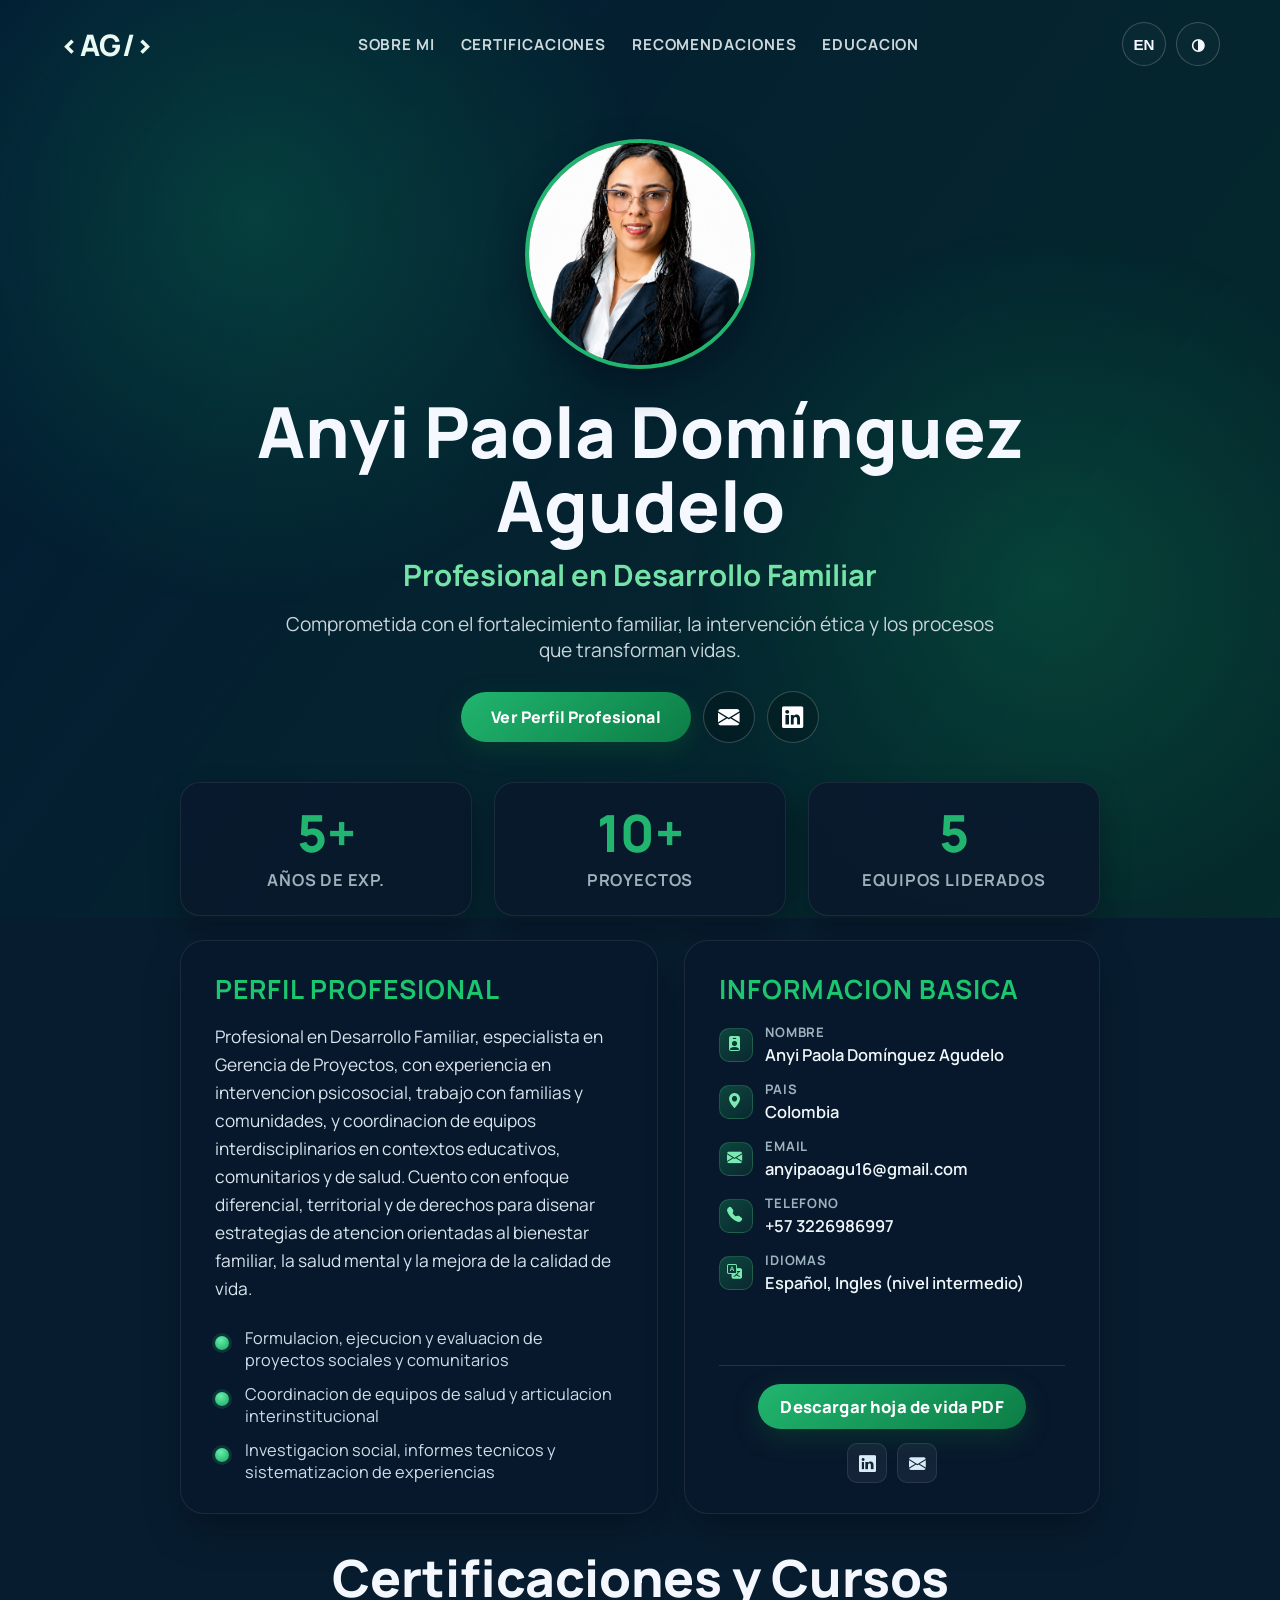
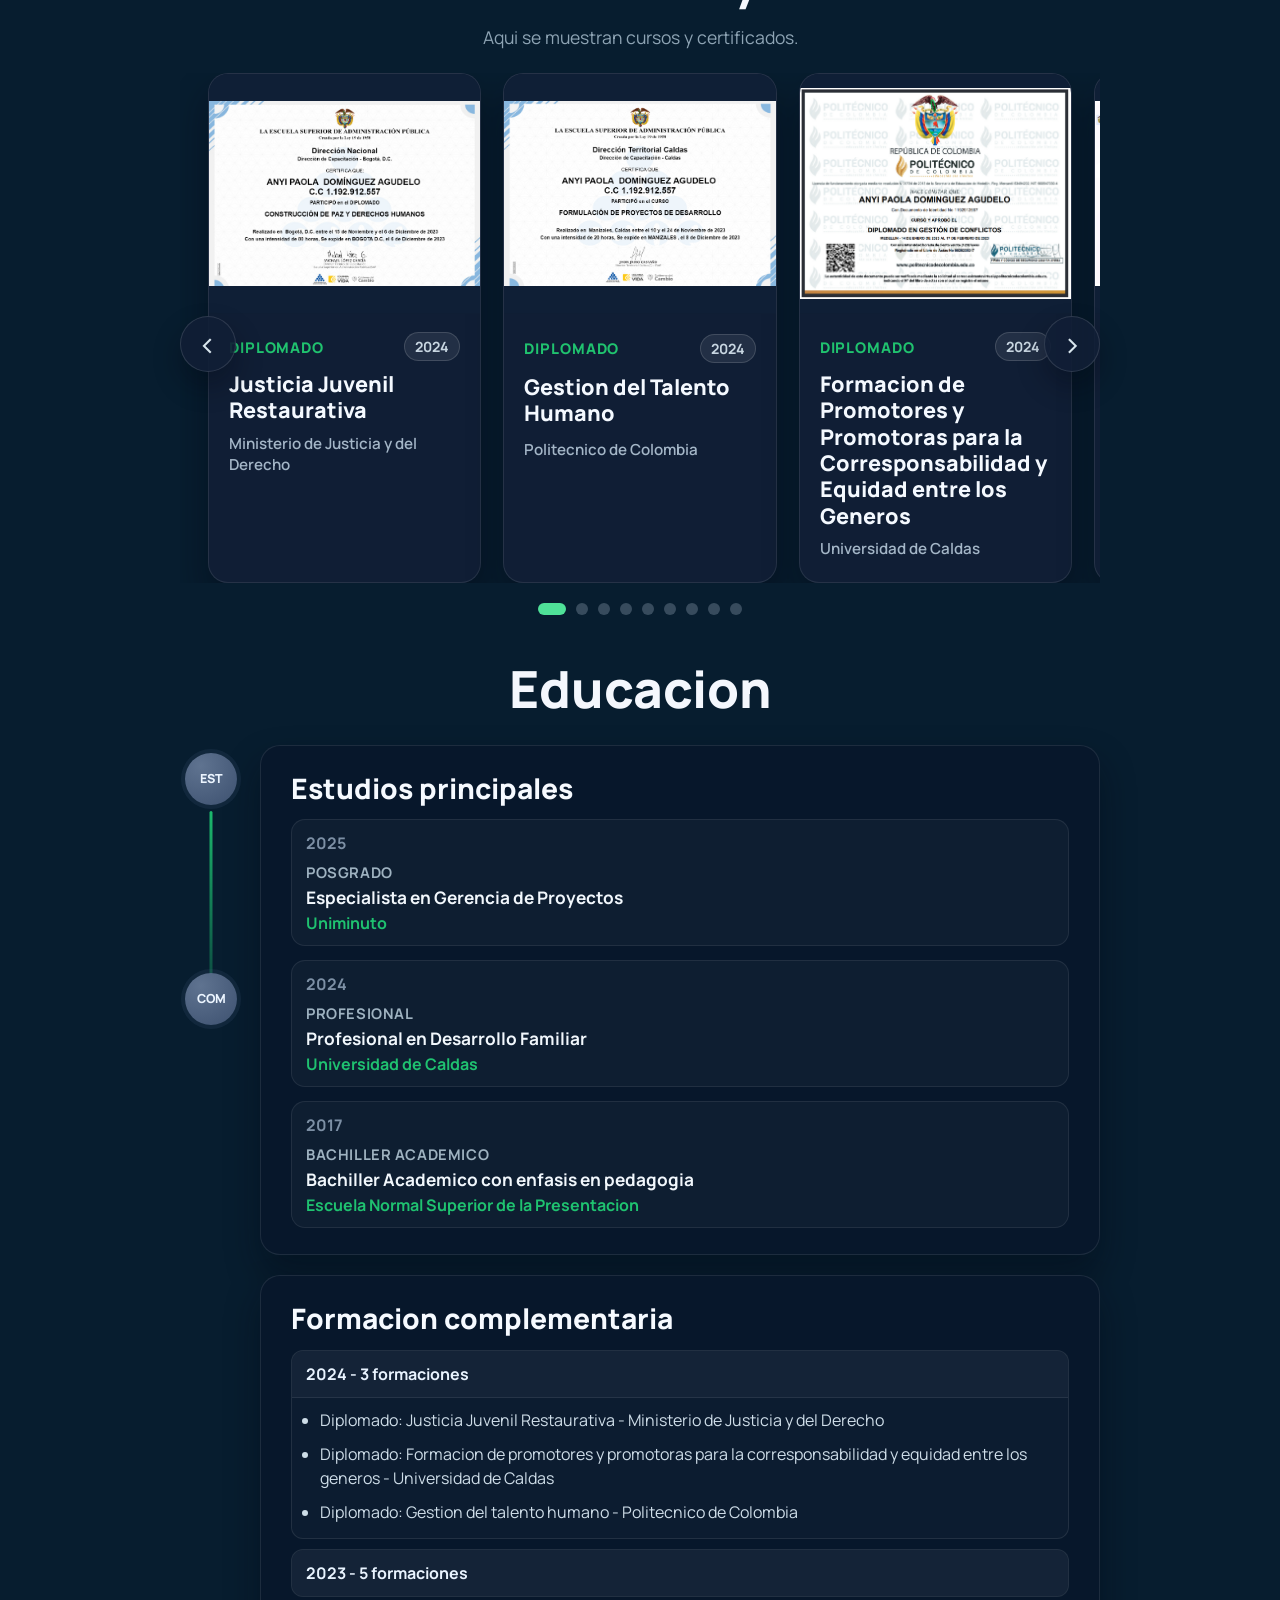
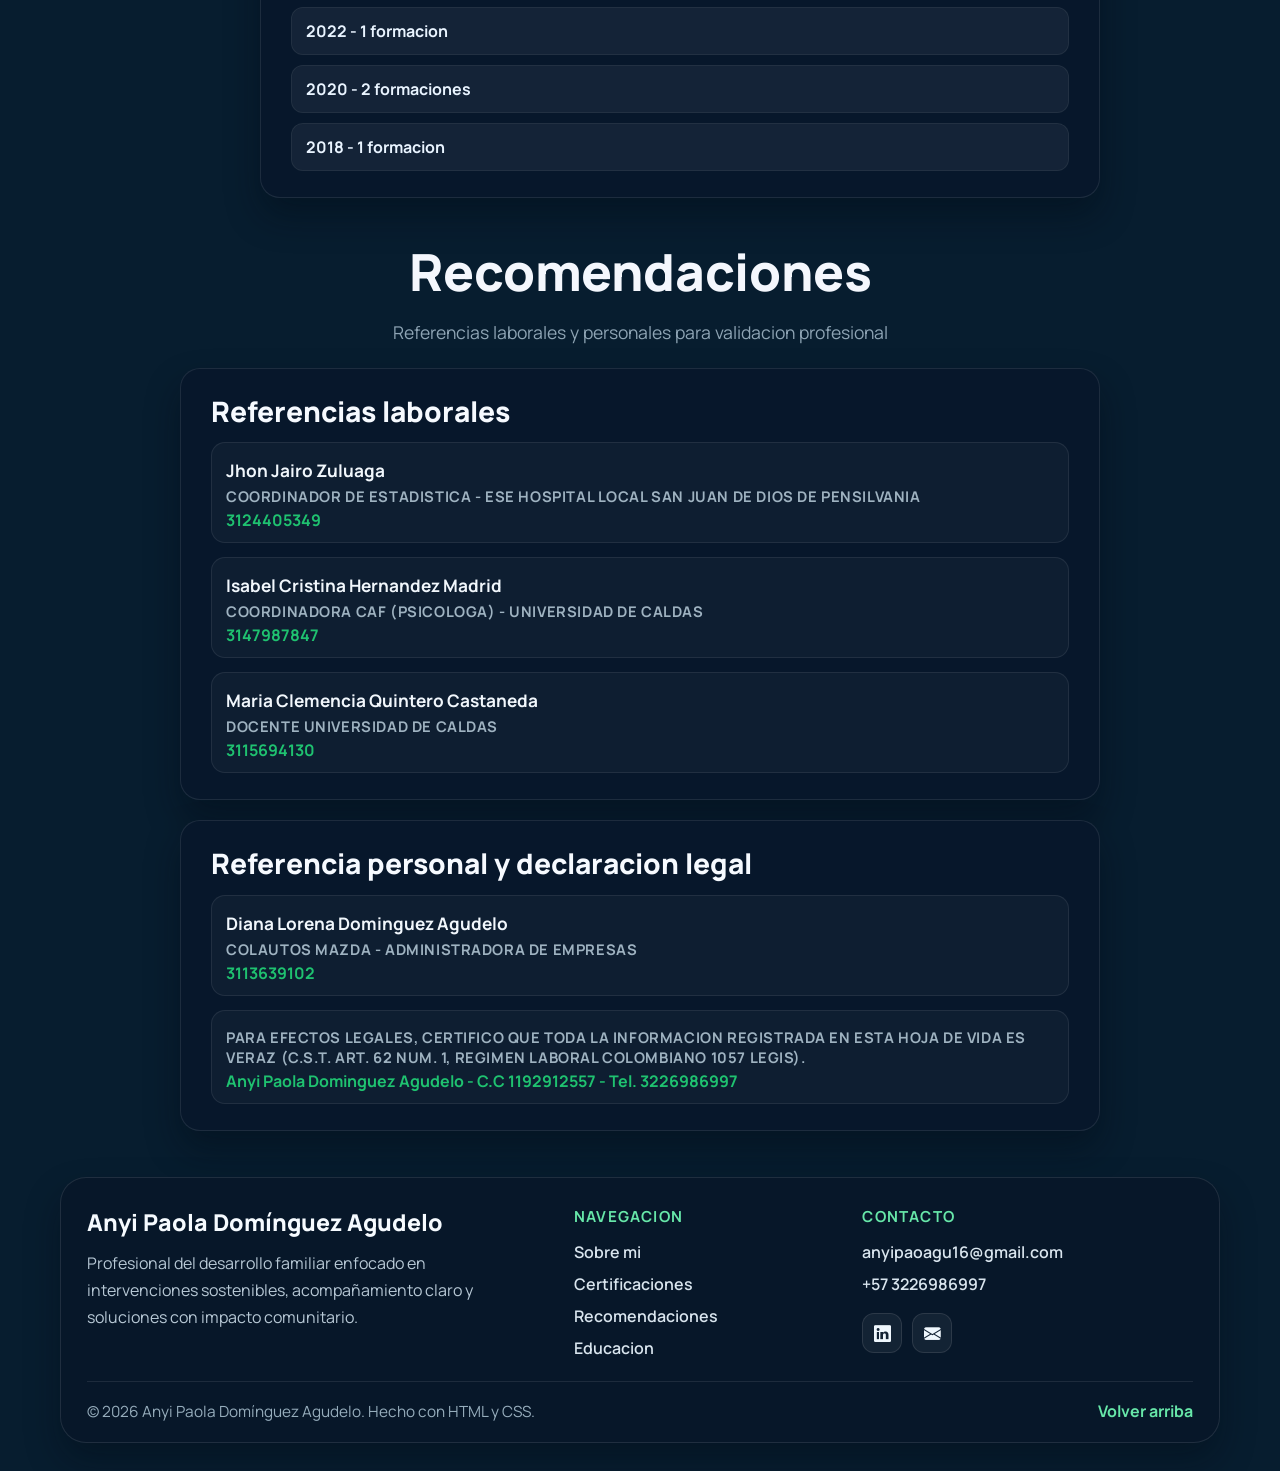
==== index.html @ e4d6c09f "Corregir flecha anterior del carrusel y enlace telefónico del footer Co-Authored-By: Claude Opus 5.5" ====
<!DOCTYPE html>
<html lang="es">
<head>
	<meta charset="UTF-8">
	<meta name="viewport" content="width=device-width, initial-scale=1.0">
	<title>Hoja de Vida | Anyi</title>
	<link rel="preconnect" href="https://fonts.googleapis.com">
	<link rel="preconnect" href="https://fonts.gstatic.com" crossorigin>
	<link href="https://fonts.googleapis.com/css2?family=Manrope:wght@400;500;600;700;800&display=swap" rel="stylesheet">
	<link rel="stylesheet" href="https://cdn.jsdelivr.net/npm/bootstrap-icons@1.11.3/font/bootstrap-icons.min.css">
	<link rel="stylesheet" href="styles.css">
</head>
<body>
	<!-- SECCION: FONDO DECORATIVO -->
	<div class="page-bg"></div>
	<div class="page-overlay"></div>

	<!-- SECCION: ENCABEZADO PRINCIPAL -->
	<header class="site-header">
		<a class="brand" href="#inicio" aria-label="Inicio">
			<span class="brand-mark">&lt;AG/&gt;</span>
		</a>

		<nav class="top-nav" aria-label="Navegacion principal">
			<a href="#sobre-mi">Sobre mi</a>
			<a href="#certificaciones">Certificaciones</a>
			<a href="#recomendaciones">Recomendaciones</a>
			<a href="#educacion">Educacion</a>
		</nav>

		<div class="top-actions" aria-label="Opciones">
			<button class="chip" type="button">EN</button>
			<button class="chip chip-icon" type="button" aria-label="Modo oscuro">&#9681;</button>
		</div>
	</header>

	<!-- SECCION: CONTENIDO PRINCIPAL -->
	<main id="inicio">
		<!-- SECCION: PORTADA / HERO -->
		<section class="hero">
			<img
				class="profile-image"
				src="assets/images/Imagen.png"
				alt="Foto de perfil">

			<h1>Anyi Paola Domínguez Agudelo</h1>
			<p class="job-title">Profesional en Desarrollo Familiar</p>
			<p class="tagline">Comprometida con el fortalecimiento familiar, la intervención ética y los procesos que transforman vidas.</p>

			<div class="hero-actions">
				<a class="btn-download" href="perfil-profesional.html" role="button">Ver Perfil Profesional</a>
				<a class="btn-social" href="https://mail.google.com/mail/?view=cm&fs=1&to=anyipaoagu16@gmail.com&su=Interes%20en%20tu%20perfil%20profesional&body=Hola%20Anyi,%0A%0AVi%20tu%20perfil%20y%20me%20interesa%20conversar%20contigo%20sobre%20una%20oportunidad%20laboral.%20Tu%20enfoque%20en%20desarrollo%20familiar,%20intervención%20psicosocial%20y%20gestión%20de%20proyectos%20está%20muy%20alineado%20con%20lo%20que%20estamos%20buscando.%0A%0ASi%20te%20parece,%20coordinamos%20una%20entrevista%20esta%20semana.%0A%0AQuedo%20atento/a,%0A" target="_blank" rel="noopener noreferrer" aria-label="Email"><i class="bi bi-envelope-fill" aria-hidden="true"></i></a>
				<a class="btn-social" href="https://www.linkedin.com/in/anyi-paola-domínguez-agudelo-2b6349274?utm_source=share_via&utm_content=profile&utm_medium=member_android" target="_blank" rel="noopener noreferrer" aria-label="LinkedIn"><i class="bi bi-linkedin" aria-hidden="true"></i></a>
			</div>
		</section>

		<!-- SECCION: SOBRE MI -->
		<section id="sobre-mi" class="about-section" aria-label="Seccion sobre mi">
			<div class="about-stats">
				<article class="stat-card">
					<h3>5+</h3>
					<p>Años de exp.</p>
				</article>
				<article class="stat-card">
					<h3>10+</h3>
					<p>Proyectos</p>
				</article>
				<article class="stat-card">
					<h3>5</h3>
					<p>Equipos liderados</p>
				</article>
			</div>

			<div class="about-grid">
				<article class="about-card who-card">
					<h2>Perfil profesional</h2>
					<p>
						Profesional en Desarrollo Familiar, especialista en Gerencia de Proyectos,
						con experiencia en intervencion psicosocial, trabajo con familias y comunidades, y coordinacion
						de equipos interdisciplinarios en contextos educativos, comunitarios y de salud. Cuento con
						enfoque diferencial, territorial y de derechos para disenar estrategias de atencion orientadas al
						bienestar familiar, la salud mental y la mejora de la calidad de vida.
					</p>

					<ul class="about-highlights">
						<li>Formulacion, ejecucion y evaluacion de proyectos sociales y comunitarios</li>
						<li>Coordinacion de equipos de salud y articulacion interinstitucional</li>
						<li>Investigacion social, informes tecnicos y sistematizacion de experiencias</li>
					</ul>
				</article>

				<article class="about-card info-card">
					<h2>Informacion basica</h2>
					<ul class="info-list">
						<li><i class="bi bi-person-badge-fill info-icon" aria-hidden="true"></i><span>Nombre</span><strong>Anyi Paola Domínguez Agudelo</strong></li>
						<li><i class="bi bi-geo-alt-fill info-icon" aria-hidden="true"></i><span>Pais</span><strong>Colombia</strong></li>
						<li><i class="bi bi-envelope-fill info-icon" aria-hidden="true"></i><span>Email</span><strong>anyipaoagu16@gmail.com</strong></li>
						<li><i class="bi bi-telephone-fill info-icon" aria-hidden="true"></i><span>Telefono</span><strong>+57 3226986997</strong></li>
						<li><i class="bi bi-translate info-icon" aria-hidden="true"></i><span>Idiomas</span><strong>Español, Ingles (nivel intermedio)</strong></li>
					</ul>

					<div class="info-footer">
						<a class="btn-download compact" href="assets/images/docs/hoja-de-vida-anyi.pdf" download="Hoja-de-Vida-Anyi-Paola-Dominguez.pdf" aria-label="Descargar hoja de vida en PDF">Descargar hoja de vida PDF</a>
						<div class="info-socials" aria-label="Redes sociales">
							<a href="https://www.linkedin.com/in/anyi-paola-domínguez-agudelo-2b6349274?utm_source=share_via&utm_content=profile&utm_medium=member_android" target="_blank" rel="noopener noreferrer" aria-label="LinkedIn"><i class="bi bi-linkedin" aria-hidden="true"></i></a>
							<a href="https://mail.google.com/mail/?view=cm&fs=1&to=anyipaoagu16@gmail.com&su=Interes%20en%20tu%20perfil%20profesional&body=Hola%20Anyi,%0A%0AVi%20tu%20perfil%20y%20me%20interesa%20conversar%20contigo%20sobre%20una%20oportunidad%20laboral.%20Tu%20enfoque%20en%20desarrollo%20familiar,%20intervención%20psicosocial%20y%20gestión%20de%20proyectos%20está%20muy%20alineado%20con%20lo%20que%20estamos%20buscando.%0A%0ASi%20te%20parece,%20coordinamos%20una%20entrevista%20esta%20semana.%0A%0AQuedo%20atento/a,%0A" target="_blank" rel="noopener noreferrer" aria-label="Email"><i class="bi bi-envelope-fill" aria-hidden="true"></i></a>
						</div>
					</div>
				</article>
			</div>
		</section>

		<!-- SECCION: EXPERIENCIA 
		<section id="experiencia" class="experience-section" aria-label="Seccion experiencia laboral">
			<h2 class="section-title">Experiencia Laboral</h2>

			<div class="experience-shell">
				<div class="experience-rail" aria-hidden="true">
					<div class="rail-dot">BK</div>
				</div>

				<div class="experience-card">
					<header class="experience-company">
						<h3>Banco Davivienda</h3>
						<p>5 anos 1 mes</p>
					</header>

					<article class="experience-role">
						<div class="role-head">
							<h4>Especialista I - Arquitecturas Agiles</h4>
							<span>Abr 2025 - Presente - 1 ano</span>
						</div>
						<p>
							Liderazgo integral (tecnico y de negocio) de equipos agiles para evolucionar el canal digital
							principal del banco. Definicion y ejecucion de soluciones distribuidas en AWS con building
							blocks reutilizables (APIs REST/GraphQL, cache en Redis y microservicios en Spring Boot con Kotlin).
						</p>
						<ul class="tech-list" aria-label="Tecnologias usadas en este cargo">
							<li>Angular</li>
							<li>React Native</li>
							<li>Spring Boot</li>
							<li>Kotlin</li>
							<li>AWS</li>
							<li>Redis</li>
							<li>GraphQL</li>
							<li>Jira</li>
						</ul>
					</article>

					<article class="experience-role">
						<div class="role-head">
							<h4>Profesional III - Arquitecturas Agiles</h4>
							<span>May 2023 - Abr 2025 - 2 anos</span>
						</div>
						<p>
							Liderazgo de equipos agiles para implementacion de software concurrente sobre AWS. Arquitecturas
							de microservicios y microfrontends con Angular, Quarkus y NestJS. Gestion de proyectos con Jira
							bajo Scrum.
						</p>
						<ul class="tech-list" aria-label="Tecnologias usadas en este cargo">
							<li>Angular</li>
							<li>NestJS</li>
							<li>Quarkus</li>
							<li>AWS</li>
							<li>Jira</li>
							<li>Scrum</li>
						</ul>
					</article>
				</div>
			</div>
		</section> -->

		<!-- SECCION: CERTIFICACIONES -->
		<section id="certificaciones" class="certifications-section" aria-label="Seccion certificaciones">
			<h2 class="section-title">Certificaciones y Cursos</h2>
			<p class="section-subtitle">Aqui se muestran cursos y certificados.</p>

			<div class="carousel certifications-carousel">
				<input class="carousel-toggle" type="radio" name="certifications-carousel" id="certifications-slide-1" checked>
				<input class="carousel-toggle" type="radio" name="certifications-carousel" id="certifications-slide-2">
				<input class="carousel-toggle" type="radio" name="certifications-carousel" id="certifications-slide-3">
				<input class="carousel-toggle" type="radio" name="certifications-carousel" id="certifications-slide-4">
				<input class="carousel-toggle" type="radio" name="certifications-carousel" id="certifications-slide-5">
				<input class="carousel-toggle" type="radio" name="certifications-carousel" id="certifications-slide-6">
				<input class="carousel-toggle" type="radio" name="certifications-carousel" id="certifications-slide-7">
				<input class="carousel-toggle" type="radio" name="certifications-carousel" id="certifications-slide-8">
				<input class="carousel-toggle" type="radio" name="certifications-carousel" id="certifications-slide-9">

				<div class="carousel-stage">
					<div class="carousel-track">
						<article class="certificate-card carousel-card">
							<div class="certificate-preview">
								<a class="certificate-zoom" href="#cert-modal-1" aria-label="Ver certificado Justicia Juvenil Restaurativa en grande">
									<img src="assets/images/Diplomado1.png" alt="Certificado Diplomado 1">
								</a>
							</div>
							<div class="certificate-body">
								<div class="certificate-meta">
									<p class="certificate-platform">Diplomado</p>
									<p class="certificate-year">2024</p>
								</div>
								<h3 class="certificate-title">Justicia Juvenil Restaurativa</h3>
								<p class="certificate-issuer">Ministerio de Justicia y del Derecho</p>
							</div>
						</article>

						<article class="certificate-card carousel-card">
							<div class="certificate-preview">
								<a class="certificate-zoom" href="#cert-modal-2" aria-label="Ver certificado Gestion del Talento Humano en grande">
									<img src="assets/images/Diplomado2.png" alt="Certificado Diplomado 2">
								</a>
							</div>
							<div class="certificate-body">
								<div class="certificate-meta">
									<p class="certificate-platform">Diplomado</p>
									<p class="certificate-year">2024</p>
								</div>
								<h3 class="certificate-title">Gestion del Talento Humano</h3>
								<p class="certificate-issuer">Politecnico de Colombia</p>
							</div>
						</article>

						<article class="certificate-card carousel-card">
							<div class="certificate-preview">
								<a class="certificate-zoom" href="#cert-modal-3" aria-label="Ver certificado Diplomado 3 en grande">
									<img src="assets/images/Diplomado3.png" alt="Certificado Diplomado 3">
								</a>
							</div>
							<div class="certificate-body">
								<div class="certificate-meta">
									<p class="certificate-platform">Diplomado</p>
									<p class="certificate-year">2024</p>
								</div>
								<h3 class="certificate-title">Formacion de Promotores y Promotoras para la Corresponsabilidad y Equidad entre los Generos</h3>
								<p class="certificate-issuer">Universidad de Caldas</p>
							</div>
						</article>

						<article class="certificate-card carousel-card">
							<div class="certificate-preview">
								<a class="certificate-zoom" href="#cert-modal-4" aria-label="Ver certificado en grande">
									<img src="assets/images/Certificado.png" alt="Certificado">
								</a>
							</div>
							<div class="certificate-body">
								<div class="certificate-meta">
									<p class="certificate-platform">Diplomado</p>
									<p class="certificate-year">2023</p>
								</div>
								<h3 class="certificate-title">Formulacion de Proyectos de Desarrollo</h3>
								<p class="certificate-issuer">ESAP</p>
							</div>
						</article>

						<article class="certificate-card carousel-card">
							<div class="certificate-preview">
								<a class="certificate-zoom" href="#cert-modal-5" aria-label="Ver certificado en grande">
									<img src="assets/images/Certificado1.png" alt="Certificado 1">
								</a>
							</div>
							<div class="certificate-body">
								<div class="certificate-meta">
									<p class="certificate-platform">Diplomado</p>
									<p class="certificate-year">2023</p>
								</div>
								<h3 class="certificate-title">Construccion de Paz y Derechos Humanos</h3>
								<p class="certificate-issuer">ESAP</p>
							</div>
						</article>

						<article class="certificate-card carousel-card">
							<div class="certificate-preview">
								<a class="certificate-zoom" href="#cert-modal-6" aria-label="Ver certificado en grande">
									<img src="assets/images/Certificado2.png" alt="Certificado 2">
								</a>
							</div>
							<div class="certificate-body">
								<div class="certificate-meta">
									<p class="certificate-platform">Diplomado</p>
									<p class="certificate-year">2023</p>
								</div>
								<h3 class="certificate-title">Me Cuido Activo</h3>
								<p class="certificate-issuer">Universidad Autonoma de Manizales</p>
							</div>
						</article>

						<article class="certificate-card carousel-card">
							<div class="certificate-preview">
								<a class="certificate-zoom" href="#cert-modal-7" aria-label="Ver certificado en grande">
									<img src="assets/images/Certificado3.png" alt="Certificado 3">
								</a>
							</div>
							<div class="certificate-body">
								<div class="certificate-meta">
									<p class="certificate-platform">Diplomado</p>
									<p class="certificate-year">2023</p>
								</div>
								<h3 class="certificate-title">Gestion de Conflictos</h3>
								<p class="certificate-issuer">Politecnico de Colombia</p>
							</div>
						</article>

						<article class="certificate-card carousel-card">
							<div class="certificate-preview">
								<a class="certificate-zoom" href="#cert-modal-8" aria-label="Ver certificado en grande">
									<img src="assets/images/Certificado4.png" alt="Certificado 4">
								</a>
							</div>
							<div class="certificate-body">
								<div class="certificate-meta">
									<p class="certificate-platform">Diplomado</p>
									<p class="certificate-year">2020</p>
								</div>
								<h3 class="certificate-title">Gestion Integral del Servicio al Ciudadano</h3>
								<p class="certificate-issuer">ESAP</p>
							</div>
						</article>

						<article class="certificate-card carousel-card">
							<div class="certificate-preview">
								<a class="certificate-zoom" href="#cert-modal-9" aria-label="Ver certificado en grande">
									<img src="assets/images/Certificado5.png" alt="Certificado 5">
								</a>
							</div>
							<div class="certificate-body">
								<div class="certificate-meta">
									<p class="certificate-platform">Diplomado</p>
									<p class="certificate-year">2020</p>
								</div>
								<h3 class="certificate-title">Habilidades para la Vida</h3>
								<p class="certificate-issuer">Prosperidad Social</p>
							</div>
						</article>
					</div>
				</div>

				<div class="carousel-arrows" aria-label="Controles del carrusel de certificaciones">
					<div class="arrow-set arrow-set-1">
						<label for="certifications-slide-9" class="carousel-arrow" aria-label="Certificado anterior">&#8249;</label>
						<label for="certifications-slide-2" class="carousel-arrow" aria-label="Certificado siguiente">&#8250;</label>
					</div>
					<div class="arrow-set arrow-set-2">
						<label for="certifications-slide-1" class="carousel-arrow" aria-label="Certificado anterior">&#8249;</label>
						<label for="certifications-slide-3" class="carousel-arrow" aria-label="Certificado siguiente">&#8250;</label>
					</div>
					<div class="arrow-set arrow-set-3">
						<label for="certifications-slide-2" class="carousel-arrow" aria-label="Certificado anterior">&#8249;</label>
						<label for="certifications-slide-4" class="carousel-arrow" aria-label="Certificado siguiente">&#8250;</label>
					</div>
					<div class="arrow-set arrow-set-4">
						<label for="certifications-slide-3" class="carousel-arrow" aria-label="Certificado anterior">&#8249;</label>
						<label for="certifications-slide-5" class="carousel-arrow" aria-label="Certificado siguiente">&#8250;</label>
					</div>
					<div class="arrow-set arrow-set-5">
						<label for="certifications-slide-4" class="carousel-arrow" aria-label="Certificado anterior">&#8249;</label>
						<label for="certifications-slide-6" class="carousel-arrow" aria-label="Certificado siguiente">&#8250;</label>
					</div>
					<div class="arrow-set arrow-set-6">
						<label for="certifications-slide-5" class="carousel-arrow" aria-label="Certificado anterior">&#8249;</label>
						<label for="certifications-slide-7" class="carousel-arrow" aria-label="Certificado siguiente">&#8250;</label>
					</div>
					<div class="arrow-set arrow-set-7">
						<label for="certifications-slide-6" class="carousel-arrow" aria-label="Certificado anterior">&#8249;</label>
						<label for="certifications-slide-8" class="carousel-arrow" aria-label="Certificado siguiente">&#8250;</label>
					</div>
					<div class="arrow-set arrow-set-8">
						<label for="certifications-slide-7" class="carousel-arrow" aria-label="Certificado anterior">&#8249;</label>
						<label for="certifications-slide-9" class="carousel-arrow" aria-label="Certificado siguiente">&#8250;</label>
					</div>
					<div class="arrow-set arrow-set-9">
						<label for="certifications-slide-8" class="carousel-arrow" aria-label="Certificado anterior">&#8249;</label>
						<label for="certifications-slide-1" class="carousel-arrow" aria-label="Certificado siguiente">&#8250;</label>
					</div>
				</div>

				<div class="carousel-dots" aria-label="Paginacion del carrusel de certificaciones">
					<label for="certifications-slide-1" class="carousel-dot"><span class="sr-only">Certificado 1</span></label>
					<label for="certifications-slide-2" class="carousel-dot"><span class="sr-only">Certificado 2</span></label>
					<label for="certifications-slide-3" class="carousel-dot"><span class="sr-only">Certificado 3</span></label>
					<label for="certifications-slide-4" class="carousel-dot"><span class="sr-only">Certificado 4</span></label>
					<label for="certifications-slide-5" class="carousel-dot"><span class="sr-only">Certificado 5</span></label>
					<label for="certifications-slide-6" class="carousel-dot"><span class="sr-only">Certificado 6</span></label>
					<label for="certifications-slide-7" class="carousel-dot"><span class="sr-only">Certificado 7</span></label>
					<label for="certifications-slide-8" class="carousel-dot"><span class="sr-only">Certificado 8</span></label>
					<label for="certifications-slide-9" class="carousel-dot"><span class="sr-only">Certificado 9</span></label>
				</div>
			</div>

			<div class="certificate-modals" aria-hidden="true">
				<aside id="cert-modal-1" class="cert-modal">
					<a href="#certificaciones" class="cert-modal-backdrop" aria-label="Cerrar vista ampliada"></a>
					<div class="cert-modal-content">
						<a href="#certificaciones" class="cert-modal-close" aria-label="Cerrar">&times;</a>
						<img src="assets/images/Diplomado1.png" alt="Certificado Diplomado 1 ampliado">
					</div>
				</aside>

				<aside id="cert-modal-2" class="cert-modal">
					<a href="#certificaciones" class="cert-modal-backdrop" aria-label="Cerrar vista ampliada"></a>
					<div class="cert-modal-content">
						<a href="#certificaciones" class="cert-modal-close" aria-label="Cerrar">&times;</a>
						<img src="assets/images/Diplomado2.png" alt="Certificado Diplomado 2 ampliado">
					</div>
				</aside>

				<aside id="cert-modal-3" class="cert-modal">
					<a href="#certificaciones" class="cert-modal-backdrop" aria-label="Cerrar vista ampliada"></a>
					<div class="cert-modal-content">
						<a href="#certificaciones" class="cert-modal-close" aria-label="Cerrar">&times;</a>
						<img src="assets/images/Diplomado3.png" alt="Certificado Diplomado 3 ampliado">
					</div>
				</aside>

				<aside id="cert-modal-4" class="cert-modal">
					<a href="#certificaciones" class="cert-modal-backdrop" aria-label="Cerrar vista ampliada"></a>
					<div class="cert-modal-content">
						<a href="#certificaciones" class="cert-modal-close" aria-label="Cerrar">&times;</a>
						<img src="assets/images/Certificado.png" alt="Certificado ampliado">
					</div>
				</aside>

				<aside id="cert-modal-5" class="cert-modal">
					<a href="#certificaciones" class="cert-modal-backdrop" aria-label="Cerrar vista ampliada"></a>
					<div class="cert-modal-content">
						<a href="#certificaciones" class="cert-modal-close" aria-label="Cerrar">&times;</a>
						<img src="assets/images/Certificado1.png" alt="Certificado 1 ampliado">
					</div>
				</aside>

				<aside id="cert-modal-6" class="cert-modal">
					<a href="#certificaciones" class="cert-modal-backdrop" aria-label="Cerrar vista ampliada"></a>
					<div class="cert-modal-content">
						<a href="#certificaciones" class="cert-modal-close" aria-label="Cerrar">&times;</a>
						<img src="assets/images/Certificado2.png" alt="Certificado 2 ampliado">
					</div>
				</aside>

				<aside id="cert-modal-7" class="cert-modal">
					<a href="#certificaciones" class="cert-modal-backdrop" aria-label="Cerrar vista ampliada"></a>
					<div class="cert-modal-content">
						<a href="#certificaciones" class="cert-modal-close" aria-label="Cerrar">&times;</a>
						<img src="assets/images/Certificado3.png" alt="Certificado 3 ampliado">
					</div>
				</aside>

				<aside id="cert-modal-8" class="cert-modal">
					<a href="#certificaciones" class="cert-modal-backdrop" aria-label="Cerrar vista ampliada"></a>
					<div class="cert-modal-content">
						<a href="#certificaciones" class="cert-modal-close" aria-label="Cerrar">&times;</a>
						<img src="assets/images/Certificado4.png" alt="Certificado 4 ampliado">
					</div>
				</aside>

				<aside id="cert-modal-9" class="cert-modal">
					<a href="#certificaciones" class="cert-modal-backdrop" aria-label="Cerrar vista ampliada"></a>
					<div class="cert-modal-content">
						<a href="#certificaciones" class="cert-modal-close" aria-label="Cerrar">&times;</a>
						<img src="assets/images/Certificado5.png" alt="Certificado 5 ampliado">
					</div>
				</aside>
			</div>
		</section>

		<!-- SECCION: EDUCACION -->
		<section id="educacion" class="education-section" aria-label="Seccion educacion">
			<h2 class="section-title">Educacion</h2>

			<div class="education-shell">
				<div class="education-rail" aria-hidden="true">
					<div class="edu-dot">EST</div>
					<div class="edu-dot">COM</div>
				</div>

				<div class="education-list">
					<article class="education-card">
						<h3>Estudios principales</h3>
						<ul class="edu-main-list" aria-label="Estudios principales">
							<li>
								<p class="edu-years">2025</p>
								<p class="edu-level">Posgrado</p>
								<p class="edu-title">Especialista en Gerencia de Proyectos</p>
								<p class="edu-institution">Uniminuto</p>
							</li>
							<li>
								<p class="edu-years">2024</p>
								<p class="edu-level">Profesional</p>
								<p class="edu-title">Profesional en Desarrollo Familiar</p>
								<p class="edu-institution">Universidad de Caldas</p>
							</li>
							<li>
								<p class="edu-years">2017</p>
								<p class="edu-level">Bachiller academico</p>
								<p class="edu-title">Bachiller Academico con enfasis en pedagogia</p>
								<p class="edu-institution">Escuela Normal Superior de la Presentacion</p>
							</li>
						</ul>
					</article>

					<article class="education-card">
						<h3>Formacion complementaria</h3>
						<div class="edu-accordion" aria-label="Formacion complementaria por ano">
							<details class="edu-group" open>
								<summary>2024 - 3 formaciones</summary>
								<ul>
									<li>Diplomado: Justicia Juvenil Restaurativa - Ministerio de Justicia y del Derecho</li>
									<li>Diplomado: Formacion de promotores y promotoras para la corresponsabilidad y equidad entre los generos - Universidad de Caldas</li>
									<li>Diplomado: Gestion del talento humano - Politecnico de Colombia</li>
								</ul>
							</details>

							<details class="edu-group">
								<summary>2023 - 5 formaciones</summary>
								<ul>
									<li>Semillero de investigacion: Semillero de Desarrollo Familiar - Universidad de Caldas</li>
									<li>Diplomado: Formulacion de proyectos de desarrollo - ESAP</li>
									<li>Diplomado: Construccion de paz y derechos humanos - ESAP</li>
									<li>Diplomado: Me cuido activo - Universidad Autonoma de Manizales</li>
									<li>Diplomado: Gestion de conflictos - Politecnico de Colombia</li>
								</ul>
							</details>

							<details class="edu-group">
								<summary>2022 - 1 formacion</summary>
								<ul>
									<li>Asistente: XII Foro Regional sobre Familia (retos y perspectivas) - Vicerrectoria de Proyeccion, Universidad de Caldas</li>
								</ul>
							</details>

							<details class="edu-group">
								<summary>2020 - 2 formaciones</summary>
								<ul>
									<li>Diplomado: Gestion integral del servicio al ciudadano - ESAP</li>
									<li>Diplomado: Habilidades para la vida - Prosperidad Social</li>
								</ul>
							</details>

							<details class="edu-group">
								<summary>2018 - 1 formacion</summary>
								<ul>
									<li>Curso: Organizacion de archivos - CINOC</li>
								</ul>
							</details>
						</div>
					</article>
				</div>
			</div>
		</section>

		<!-- SECCION: RECOMENDACIONES -->
		<section id="recomendaciones" class="education-section" aria-label="Seccion recomendaciones">
			<h2 class="section-title">Recomendaciones</h2>
			<p class="section-subtitle">Referencias laborales y personales para validacion profesional</p>

			<div class="education-list">
				<article class="education-card">
					<h3>Referencias laborales</h3>
					<ul class="edu-main-list" aria-label="Referencias laborales">
						<li>
							<p class="edu-title">Jhon Jairo Zuluaga</p>
							<p class="edu-level">Coordinador de estadistica - ESE Hospital Local San Juan de Dios de Pensilvania</p>
							<p class="edu-institution">3124405349</p>
						</li>
						<li>
							<p class="edu-title">Isabel Cristina Hernandez Madrid</p>
							<p class="edu-level">Coordinadora CAF (Psicologa) - Universidad de Caldas</p>
							<p class="edu-institution">3147987847</p>
						</li>
						<li>
							<p class="edu-title">Maria Clemencia Quintero Castaneda</p>
							<p class="edu-level">Docente Universidad de Caldas</p>
							<p class="edu-institution">3115694130</p>
						</li>
					</ul>
				</article>

				<article class="education-card">
					<h3>Referencia personal y declaracion legal</h3>
					<ul class="edu-main-list" aria-label="Referencia personal y declaracion legal">
						<li>
							<p class="edu-title">Diana Lorena Dominguez Agudelo</p>
							<p class="edu-level">Colautos Mazda - Administradora de empresas</p>
							<p class="edu-institution">3113639102</p>
						</li>
						<li>
							<p class="edu-level">Para efectos legales, certifico que toda la informacion registrada en esta hoja de vida es veraz (C.S.T. Art. 62 num. 1, Regimen laboral Colombiano 1057 Legis).</p>
							<p class="edu-institution">Anyi Paola Dominguez Agudelo - C.C 1192912557 - Tel. 3226986997</p>
						</li>
					</ul>
				</article>
			</div>
		</section>
	</main>

	<!-- SECCION: FOOTER -->
	<footer class="site-footer" aria-label="Pie de pagina">
		<div class="footer-grid">
			<div class="footer-brand-block">
				<a class="footer-brand" href="#inicio">Anyi Paola Domínguez Agudelo</a>
				<p>
					Profesional del desarrollo familiar enfocado en intervenciones sostenibles, acompañamiento claro y soluciones con impacto comunitario.
				</p>
			</div>

			<nav class="footer-links" aria-label="Enlaces rapidos del footer">
				<h3>Navegacion</h3>
				<a href="#sobre-mi">Sobre mi</a>
				<a href="#certificaciones">Certificaciones</a>
				<a href="#recomendaciones">Recomendaciones</a>
				<a href="#educacion">Educacion</a>
			</nav>

			<div class="footer-contact">
				<h3>Contacto</h3>
				<a href="mailto:anyipaoagu16@gmail.com">anyipaoagu16@gmail.com</a>
				<a href="tel:+573226986997">+57 3226986997</a>
				<div class="footer-socials" aria-label="Redes del footer">
					<a href="https://www.linkedin.com/in/anyi-paola-domínguez-agudelo-2b6349274?utm_source=share_via&utm_content=profile&utm_medium=member_android" target="_blank" rel="noopener noreferrer" aria-label="LinkedIn"><i class="bi bi-linkedin" aria-hidden="true"></i></a>
					<a href="https://mail.google.com/mail/?view=cm&fs=1&to=anyipaoagu16@gmail.com&su=Interes%20en%20tu%20perfil%20profesional&body=Hola%20Anyi,%0A%0AVi%20tu%20perfil%20y%20me%20interesa%20conversar%20contigo%20sobre%20una%20oportunidad%20laboral.%20Tu%20enfoque%20en%20desarrollo%20familiar,%20intervencion%20psicosocial%20y%20gestion%20de%20proyectos%20es%20muy%20alineado%20con%20lo%20que%20estamos%20buscando.%0A%0ASi%20te%20parece,%20coordinemos%20una%20entrevista%20esta%20semana.%0A%0AQuedo%20atento/a,%0A" target="_blank" rel="noopener noreferrer" aria-label="Correo"><i class="bi bi-envelope-fill" aria-hidden="true"></i></a>
				</div>
			</div>
		</div>

		<div class="footer-bottom">
			<p>© 2026 Anyi Paola Domínguez Agudelo. Hecho con HTML y CSS.</p>
			<a href="#inicio">Volver arriba</a>
		</div>
	</footer>

	<script>
		(() => {
			const slides = document.querySelectorAll('input[name="certifications-carousel"]');
			if (!slides.length) return;

			setInterval(() => {
				let currentIndex = 0;
				slides.forEach((slide, index) => {
					if (slide.checked) currentIndex = index;
				});

				const nextIndex = (currentIndex + 1) % slides.length;
				slides[nextIndex].checked = true;
			}, 3000);
		})();
	</script>

</body>
</html>
---- styles.css ----
:root {
	/* SECCION: VARIABLES GLOBALES */
	--bg-dark: #062038;
	--bg-mid: #0a4237;
	--text-primary: #f5f8ff;
	--text-soft: #c9d5da;
	--accent: #21b56f;
	--accent-dark: #0c7d46;
	--card-bg: rgba(8, 22, 35, 0.62);
	--card-deep: rgba(10, 25, 45, 0.88);
	--stroke: rgba(255, 255, 255, 0.2);
}

/* SECCION: BASE */
* {
	box-sizing: border-box;
}

html,
body {
	margin: 0;
	min-height: 100%;
}

body {
	font-family: "Manrope", sans-serif;
	color: var(--text-primary);
	background: #071d2f;
	position: relative;
	overflow-x: hidden;
}

/* SECCION: FONDOS */
.page-bg,
.page-overlay {
	position: fixed;
	inset: 0;
	pointer-events: none;
}

.page-bg {
	background-image:
		linear-gradient(125deg, rgba(4, 27, 52, 0.94), rgba(5, 51, 42, 0.65)),
		url("https://images.unsplash.com/photo-1482192505345-5655af888cc4?auto=format&fit=crop&w=2050&q=80");
	background-size: cover;
	background-position: center;
	z-index: -2;
	transform: scale(1.04);
}

.page-overlay {
	z-index: -1;
	background:
		radial-gradient(circle at 20% 24%, rgba(17, 197, 110, 0.2), transparent 32%),
		radial-gradient(circle at 82% 65%, rgba(17, 197, 110, 0.18), transparent 30%);
	animation: glow 12s ease-in-out infinite alternate;
}

@keyframes glow {
	from {
		filter: saturate(0.95);
	}

	to {
		filter: saturate(1.2);
	}
}

/* SECCION: ENCABEZADO */
.site-header {
	width: min(1160px, 92%);
	margin: 22px auto 0;
	display: flex;
	align-items: center;
	justify-content: space-between;
	gap: 18px;
}

.brand {
	text-decoration: none;
}

.brand-mark {
	display: inline-flex;
	align-items: center;
	color: #eaf9f2;
	font-weight: 800;
	font-size: 1.85rem;
	letter-spacing: 0.02em;
}

.top-nav {
	display: flex;
	align-items: center;
	gap: clamp(12px, 2vw, 34px);
}

.top-nav a {
	text-decoration: none;
	color: #e5edf0;
	font-weight: 700;
	text-transform: uppercase;
	font-size: 0.95rem;
	letter-spacing: 0.06em;
	opacity: 0.9;
	position: relative;
	transition: opacity 0.3s ease;
}

.top-nav a::after {
	content: '';
	position: absolute;
	bottom: -6px;
	left: 0;
	width: 0;
	height: 2px;
	background: linear-gradient(90deg, #72d3a7, #2ed18d);
	transition: width 0.3s ease;
}

.top-nav a:hover {
	opacity: 1;
}

.top-nav a:hover::after {
	width: 100%;
}

.top-actions {
	display: flex;
	align-items: center;
	gap: 10px;
}

.chip {
	border: 1px solid var(--stroke);
	border-radius: 999px;
	min-width: 44px;
	height: 44px;
	background: rgba(255, 255, 255, 0.02);
	color: var(--text-primary);
	font-size: 0.95rem;
	font-weight: 700;
	cursor: pointer;
}

.chip-icon {
	font-size: 1rem;
}

/* SECCION: HERO */
main {
	width: min(920px, 92%);
	margin: 42px auto 40px;
}

.hero {
	min-height: 74vh;
	display: grid;
	place-items: center;
	text-align: center;
	align-content: center;
	gap: 10px;
	animation: fade-up 0.9s ease both;
}

@keyframes fade-up {
	from {
		opacity: 0;
		transform: translateY(18px);
	}

	to {
		opacity: 1;
		transform: translateY(0);
	}
}

.profile-image {
	width: clamp(180px, 22vw, 230px);
	aspect-ratio: 1;
	border-radius: 50%;
	object-fit: cover;
	border: 4px solid var(--accent);
	box-shadow: 0 16px 34px rgba(3, 15, 28, 0.6);
	margin-bottom: 16px;
	cursor: pointer;
	transition:
		transform 0.28s ease,
		box-shadow 0.28s ease,
		border-color 0.28s ease,
		filter 0.28s ease;
	will-change: transform, box-shadow, filter;
	animation: profile-radar 1.2s ease-out infinite;
}

.profile-image:hover,
.profile-image:focus-visible {
	transform: translateY(-4px) scale(1.03);
	border-color: #7ff0b5;
	filter: brightness(1.06) saturate(1.05);
	box-shadow:
		0 20px 40px rgba(3, 15, 28, 0.68),
		0 0 0 14px rgba(33, 181, 111, 0.16),
		0 0 0 28px rgba(33, 181, 111, 0.06);
	animation-play-state: paused;
}

@keyframes profile-radar {
	0% {
		box-shadow:
			0 16px 34px rgba(3, 15, 28, 0.6),
			0 0 0 0 rgba(27, 182, 103, 0.38),
			0 0 0 0 rgba(27, 182, 103, 0.18);
	}

	55% {
		box-shadow:
			0 16px 34px rgba(3, 15, 28, 0.6),
			0 0 0 18px rgba(27, 182, 103, 0.14),
			0 0 0 36px rgba(27, 182, 103, 0.06);
	}

	100% {
		box-shadow:
			0 16px 34px rgba(3, 15, 28, 0.6),
			0 0 0 28px rgba(27, 182, 103, 0),
			0 0 0 52px rgba(27, 182, 103, 0);
	}
}

.hero h1 {
	margin: 0;
	font-size: clamp(2.1rem, 6vw, 4.4rem);
	font-weight: 800;
	line-height: 1.05;
}

.job-title {
	margin: 2px 0;
	color: #75e3a8;
	font-weight: 700;
	font-size: clamp(1.15rem, 2.3vw, 2rem);
}

.tagline {
	margin: 4px 0 18px;
	color: var(--text-soft);
	font-size: clamp(0.98rem, 1.5vw, 1.45rem);
	max-width: 720px;
}

.hero-actions {
	display: flex;
	align-items: center;
	justify-content: center;
	gap: 12px;
	flex-wrap: wrap;
}

.btn-download {
	text-decoration: none;
	color: white;
	font-weight: 800;
	background: linear-gradient(140deg, var(--accent), var(--accent-dark));
	border-radius: 999px;
	padding: 14px 30px;
	letter-spacing: 0.01em;
	box-shadow: 0 8px 24px rgba(8, 82, 48, 0.45);
	transition:
		transform 0.24s ease,
		box-shadow 0.24s ease,
		filter 0.24s ease;
}

.btn-download:hover,
.btn-download:focus-visible {
	transform: translateY(-2px);
	filter: brightness(1.04);
	box-shadow: 0 14px 28px rgba(8, 82, 48, 0.58);
}

.btn-social {
	text-decoration: none;
	width: 52px;
	height: 52px;
	border-radius: 50%;
	border: 1px solid var(--stroke);
	color: white;
	display: grid;
	place-items: center;
	font-weight: 800;
	background: rgba(0, 0, 0, 0.2);
	transition:
		transform 0.24s ease,
		box-shadow 0.24s ease,
		border-color 0.24s ease,
		background 0.24s ease;
}

.btn-social:hover,
.btn-social:focus-visible {
	transform: translateY(-2px) scale(1.04);
	border-color: rgba(127, 240, 181, 0.7);
	background: rgba(33, 181, 111, 0.16);
	box-shadow: 0 12px 24px rgba(4, 18, 34, 0.5);
}

.btn-social i {
	font-size: 1.35rem;
}

/* SECCION: SOBRE MI */
.about-section {
	margin: 8px 0 36px;
}

.about-stats {
	display: grid;
	grid-template-columns: repeat(3, minmax(140px, 1fr));
	gap: 22px;
	margin-bottom: 24px;
}

.stat-card {
	background: var(--card-deep);
	border: 1px solid rgba(255, 255, 255, 0.08);
	border-radius: 20px;
	padding: 24px 18px;
	text-align: center;
	box-shadow: 0 14px 28px rgba(5, 11, 21, 0.35);
}

.stat-card h3 {
	margin: 0;
	font-size: clamp(2.2rem, 4vw, 3.2rem);
	line-height: 1;
	color: var(--accent);
	font-weight: 800;
}

.stat-card p {
	margin: 10px 0 0;
	text-transform: uppercase;
	letter-spacing: 0.05em;
	font-weight: 700;
	color: #9eb0ba;
	font-size: 1.03rem;
}

.about-grid {
	display: grid;
	grid-template-columns: 1.15fr 1fr;
	gap: 26px;
	align-items: stretch;
}

.about-card {
	background: var(--card-deep);
	border: 1px solid rgba(255, 255, 255, 0.08);
	border-radius: 24px;
	padding: 30px 34px;
	box-shadow: 0 20px 34px rgba(4, 14, 26, 0.45);
}

.info-card {
	display: flex;
	flex-direction: column;
}

.about-card h2 {
	margin: 0 0 16px;
	text-transform: uppercase;
	letter-spacing: 0.04em;
	font-size: 1.65rem;
	color: #1cc66f;
}

.about-card p {
	margin: 0;
	font-size: 1.08rem;
	line-height: 1.62;
	color: #d9e5ee;
}

.about-highlights {
	margin: 24px 0 0;
	padding: 0;
	list-style: none;
	display: grid;
	gap: 12px;
}

.about-highlights li {
	position: relative;
	padding-left: 30px;
	font-size: 1.02rem;
	color: #d0dee9;
}

.about-highlights li::before {
	content: "";
	position: absolute;
	left: 0;
	top: 9px;
	width: 14px;
	height: 14px;
	border-radius: 50%;
	background: radial-gradient(circle at 40% 30%, #69edab, #13a760);
	box-shadow: 0 0 0 3px rgba(27, 182, 103, 0.18);
}

.info-list {
	margin: 0;
	padding: 0;
	list-style: none;
	display: grid;
	gap: 14px;
}

.info-list li {
	display: grid;
	gap: 2px;
	padding-left: 46px;
	position: relative;
}

.info-list li::before {
	content: "";
	position: absolute;
	left: 0;
	top: 5px;
	width: 32px;
	height: 32px;
	border-radius: 10px;
	background: linear-gradient(145deg, rgba(25, 168, 98, 0.32), rgba(18, 93, 62, 0.25));
	border: 1px solid rgba(102, 227, 159, 0.2);
}

.info-icon {
	position: absolute;
	left: 8px;
	top: 13px;
	font-size: 0.95rem;
	line-height: 1;
	color: #79ebb2;
	z-index: 1;
}

.info-list span {
	text-transform: uppercase;
	font-weight: 700;
	letter-spacing: 0.06em;
	font-size: 0.82rem;
	color: #9db3bf;
}

.info-list strong {
	font-size: 1.03rem;
	font-weight: 600;
	color: #f0f7fb;
}

.info-footer {
	margin-top: auto;
	padding-top: 18px;
	border-top: 1px solid rgba(255, 255, 255, 0.11);
	display: flex;
	justify-content: center;
	align-items: center;
	gap: 14px;
	flex-wrap: wrap;
	flex-direction: column;
}

.info-socials {
	display: flex;
	gap: 10px;
}

.info-socials a {
	text-decoration: none;
	width: 40px;
	height: 40px;
	display: grid;
	place-items: center;
	border-radius: 10px;
	background: rgba(255, 255, 255, 0.05);
	border: 1px solid rgba(255, 255, 255, 0.09);
	color: #d9ecf7;
	font-weight: 800;
}

.info-socials a i {
	font-size: 1.05rem;
}

.btn-download.compact {
	padding: 11px 22px;
	font-size: 1.04rem;
}

/* SECCION: EXPERIENCIA */
.experience-section {
	margin: 26px 0 38px;
}

.section-title {
	margin: 0 0 28px;
	text-align: center;
	font-size: clamp(2rem, 4.5vw, 3.2rem);
	line-height: 1.08;
	font-weight: 800;
	color: #f4f7fd;
}

.experience-shell {
	display: grid;
	grid-template-columns: 58px 1fr;
	gap: 16px;
	align-items: stretch;
}

.experience-rail {
	position: relative;
	display: flex;
	justify-content: center;
}

.experience-rail::after {
	content: "";
	position: absolute;
	top: 70px;
	bottom: 12px;
	width: 3px;
	border-radius: 12px;
	background: linear-gradient(180deg, #1dc06f, rgba(29, 192, 111, 0.22));
}

.rail-dot {
	width: 52px;
	height: 52px;
	border-radius: 50%;
	display: grid;
	place-items: center;
	font-size: 0.85rem;
	font-weight: 800;
	color: #ecfff4;
	background: radial-gradient(circle at 30% 20%, #22c975, #0f8f50);
	box-shadow: 0 0 0 5px rgba(22, 180, 100, 0.16);
	z-index: 1;
	margin-top: 18px;
}

.experience-card {
	background: rgba(8, 23, 44, 0.9);
	border: 1px solid rgba(255, 255, 255, 0.09);
	border-radius: 20px;
	overflow: hidden;
	box-shadow: 0 24px 36px rgba(1, 8, 18, 0.45);
}

.experience-company {
	padding: 26px 30px 16px;
	border-bottom: 1px solid rgba(255, 255, 255, 0.08);
	background: rgba(255, 255, 255, 0.015);
}

.experience-company h3 {
	margin: 0;
	font-size: 2rem;
	line-height: 1.1;
	font-weight: 800;
	color: #f7fbff;
}

.experience-company p {
	margin: 8px 0 0;
	font-size: 1.05rem;
	color: #8ca0af;
	font-weight: 500;
}

.experience-role {
	padding: 24px 30px;
	border-bottom: 1px solid rgba(255, 255, 255, 0.14);
}

.experience-role:last-child {
	border-bottom: none;
}

.role-head {
	display: flex;
	justify-content: space-between;
	align-items: baseline;
	gap: 12px;
	flex-wrap: wrap;
	margin-bottom: 10px;
}

.role-head h4 {
	margin: 0;
	font-size: 1.7rem;
	line-height: 1.2;
	font-weight: 800;
	color: #f4f8ff;
}

.role-head span {
	color: #1ec06f;
	font-size: 1.03rem;
	font-weight: 700;
	white-space: nowrap;
}

.experience-role p {
	margin: 0;
	color: #c9d8e3;
	font-size: 1.08rem;
	line-height: 1.58;
}

.tech-list {
	list-style: none;
	margin: 18px 0 0;
	padding: 0;
	display: flex;
	flex-wrap: wrap;
	gap: 10px;
}

.tech-list li {
	padding: 8px 12px;
	border-radius: 10px;
	border: 1px solid rgba(255, 255, 255, 0.09);
	background: rgba(255, 255, 255, 0.045);
	color: #dbe6ee;
	font-size: 0.95rem;
	font-weight: 600;
}

/* SECCION: PROYECTOS */
.sr-only {
	position: absolute;
	width: 1px;
	height: 1px;
	padding: 0;
	margin: -1px;
	overflow: hidden;
	clip: rect(0, 0, 0, 0);
	white-space: nowrap;
	border: 0;
}

.carousel {
	--gap: 22px;
	--cards-visible: 3;
	--slide-size: calc((100% - (var(--cards-visible) - 1) * var(--gap)) / var(--cards-visible));
	position: relative;
}

.carousel-toggle {
	position: absolute;
	opacity: 0;
	pointer-events: none;
}

.carousel-stage {
	overflow: hidden;
	padding: 0 28px;
}

.carousel-track {
	display: grid;
	grid-auto-flow: column;
	grid-auto-columns: var(--slide-size);
	gap: var(--gap);
	transition: transform 3.9s ease;
	will-change: transform;
}

.carousel-card {
	min-width: 0;
}

.carousel-arrows {
	position: absolute;
	left: 0;
	right: 0;
	top: 50%;
	transform: translateY(-50%);
	pointer-events: none;
	z-index: 2;
}

.arrow-set {
	display: none;
	justify-content: space-between;
	align-items: center;
}

.carousel-arrow {
	pointer-events: auto;
	width: 56px;
	height: 56px;
	border-radius: 50%;
	display: grid;
	place-items: center;
	background: rgba(17, 31, 54, 0.9);
	border: 1px solid rgba(255, 255, 255, 0.12);
	color: #d9e6ee;
	font-size: 2rem;
	line-height: 1;
	cursor: pointer;
	box-shadow: 0 14px 28px rgba(1, 7, 15, 0.32);
	transition: transform 0.2s ease, border-color 0.2s ease;
}

.carousel-arrow:hover {
	transform: scale(1.04);
	border-color: rgba(86, 228, 157, 0.35);
}

.carousel-dots {
	margin-top: 20px;
	display: flex;
	justify-content: center;
	gap: 10px;
}

.carousel-dot {
	width: 12px;
	height: 12px;
	border-radius: 999px;
	background: rgba(145, 164, 181, 0.35);
	cursor: pointer;
	transition: width 0.2s ease, background 0.2s ease;
}

.projects-section {
	margin: 24px 0 38px;
}

.section-subtitle {
	margin: -8px auto 24px;
	max-width: 720px;
	text-align: center;
	font-size: 1.1rem;
	color: #8ea4b4;
}

.project-card {
	background: rgba(8, 23, 44, 0.92);
	border: 1px solid rgba(255, 255, 255, 0.09);
	border-radius: 20px;
	box-shadow: 0 20px 34px rgba(1, 9, 18, 0.42);
	overflow: hidden;
	display: grid;
	gap: 12px;
	height: 100%;
}

.project-head {
	padding: 24px 22px 4px;
	display: flex;
	justify-content: space-between;
	gap: 10px;
	align-items: flex-start;
}

.project-title-wrap {
	display: flex;
	gap: 12px;
}

.project-icon {
	min-width: 46px;
	height: 46px;
	border-radius: 14px;
	display: grid;
	place-items: center;
	font-size: 0.78rem;
	font-weight: 800;
	color: #e6fff3;
	background: linear-gradient(155deg, rgba(30, 195, 111, 0.5), rgba(8, 94, 58, 0.4));
	border: 1px solid rgba(117, 242, 178, 0.25);
}

.project-title-wrap h3 {
	margin: 0;
	font-size: 1.65rem;
	line-height: 1.15;
	font-weight: 800;
	color: #f8fbff;
}

.project-title-wrap p {
	margin: 4px 0 0;
	text-transform: uppercase;
	font-size: 0.92rem;
	letter-spacing: 0.03em;
	font-weight: 700;
	color: #19c06c;
}

.status-pill {
	padding: 6px 12px;
	border-radius: 999px;
	border: 1px solid rgba(68, 233, 152, 0.3);
	background: rgba(22, 179, 100, 0.18);
	font-size: 0.94rem;
	font-weight: 700;
	color: #56e69d;
	white-space: nowrap;
}

.project-description {
	margin: 0;
	padding: 8px 22px 0;
	font-size: 1.04rem;
	line-height: 1.55;
	color: #c7d6e1;
}

.project-stack {
	list-style: none;
	margin: 8px 22px 6px;
	padding: 0;
	display: flex;
	flex-wrap: wrap;
	gap: 10px;
}

.project-stack li {
	padding: 8px 12px;
	border-radius: 10px;
	font-size: 0.92rem;
	font-weight: 600;
	color: #d7e4ed;
	background: rgba(255, 255, 255, 0.05);
	border: 1px solid rgba(255, 255, 255, 0.1);
}

.project-link {
	display: block;
	margin: 8px 0 0;
	text-decoration: none;
	text-align: center;
	padding: 16px 18px;
	font-size: 1.2rem;
	font-weight: 800;
	color: #f6fffa;
	background: linear-gradient(145deg, #1dbb69, #17954f);
	border-top: 1px solid rgba(255, 255, 255, 0.22);
}

.projects-carousel #projects-slide-1:checked ~ .carousel-stage .carousel-track {
	transform: translateX(0);
}

.projects-carousel #projects-slide-2:checked ~ .carousel-stage .carousel-track {
	transform: translateX(calc(-1 * (var(--slide-size) + var(--gap))));
}

.projects-carousel #projects-slide-3:checked ~ .carousel-stage .carousel-track {
	transform: translateX(calc(-2 * (var(--slide-size) + var(--gap))));
}

.projects-carousel #projects-slide-1:checked ~ .carousel-arrows .arrow-set-1,
.projects-carousel #projects-slide-2:checked ~ .carousel-arrows .arrow-set-2,
.projects-carousel #projects-slide-3:checked ~ .carousel-arrows .arrow-set-3,
.certifications-carousel #certifications-slide-1:checked ~ .carousel-arrows .arrow-set-1,
.certifications-carousel #certifications-slide-2:checked ~ .carousel-arrows .arrow-set-2,
.certifications-carousel #certifications-slide-3:checked ~ .carousel-arrows .arrow-set-3,
.certifications-carousel #certifications-slide-4:checked ~ .carousel-arrows .arrow-set-4,
.certifications-carousel #certifications-slide-5:checked ~ .carousel-arrows .arrow-set-5,
.certifications-carousel #certifications-slide-6:checked ~ .carousel-arrows .arrow-set-6,
.certifications-carousel #certifications-slide-7:checked ~ .carousel-arrows .arrow-set-7,
.certifications-carousel #certifications-slide-8:checked ~ .carousel-arrows .arrow-set-8,
.certifications-carousel #certifications-slide-9:checked ~ .carousel-arrows .arrow-set-9 {
	display: flex;
}

.projects-carousel #projects-slide-1:checked ~ .carousel-dots label[for="projects-slide-1"],
.projects-carousel #projects-slide-2:checked ~ .carousel-dots label[for="projects-slide-2"],
.projects-carousel #projects-slide-3:checked ~ .carousel-dots label[for="projects-slide-3"],
.certifications-carousel #certifications-slide-1:checked ~ .carousel-dots label[for="certifications-slide-1"],
.certifications-carousel #certifications-slide-2:checked ~ .carousel-dots label[for="certifications-slide-2"],
.certifications-carousel #certifications-slide-3:checked ~ .carousel-dots label[for="certifications-slide-3"],
.certifications-carousel #certifications-slide-4:checked ~ .carousel-dots label[for="certifications-slide-4"],
.certifications-carousel #certifications-slide-5:checked ~ .carousel-dots label[for="certifications-slide-5"],
.certifications-carousel #certifications-slide-6:checked ~ .carousel-dots label[for="certifications-slide-6"],
.certifications-carousel #certifications-slide-7:checked ~ .carousel-dots label[for="certifications-slide-7"],
.certifications-carousel #certifications-slide-8:checked ~ .carousel-dots label[for="certifications-slide-8"],
.certifications-carousel #certifications-slide-9:checked ~ .carousel-dots label[for="certifications-slide-9"] {
	width: 28px;
	background: #4fe198;
}

/* SECCION: CERTIFICACIONES */
.certifications-section {
	margin: 24px 0 46px;
}

.certificate-card {
	background: rgba(18, 31, 55, 0.94);
	border: 1px solid rgba(255, 255, 255, 0.09);
	border-radius: 20px;
	overflow: hidden;
	box-shadow: 0 20px 34px rgba(2, 8, 18, 0.42);
	height: 100%;
	display: flex;
	flex-direction: column;
}

.certificate-preview {
	height: 240px;
	position: relative;
	overflow: hidden;
	background: #0f1f36;
	border-bottom: 1px solid rgba(18, 27, 41, 0.12);
}

.certificate-preview img {
	width: 100%;
	height: 100%;
	object-fit: contain;
	display: block;
}

.certificate-zoom {
	display: block;
	width: 100%;
	height: 100%;
	cursor: zoom-in;
}

.certificate-zoom img {
	width: 100%;
	height: 100%;
	object-fit: contain;
	display: block;
}

.certificate-preview::before {
	content: "";
	position: absolute;
	inset: 0;
	background:
		linear-gradient(120deg, rgba(20, 38, 67, 0.08) 0 24%, transparent 24%),
		radial-gradient(circle at 88% 16%, rgba(208, 188, 122, 0.18), transparent 16%),
		linear-gradient(180deg, transparent 0 88%, rgba(25, 70, 116, 0.95) 88% 100%);
}

.certificate-preview::after {
	position: absolute;
	left: 34px;
	right: 34px;
	top: 42px;
	font-weight: 800;
	line-height: 1.08;
	color: #172534;
	white-space: pre-line;
	font-size: 1.1rem;
	text-transform: uppercase;
}

.certificate-preview-1::after {
	content: "Historias de Usuario\A en Scrum";
}

.certificate-preview-2::after {
	content: "Nest: Desarrollo backend\A escalable con Node";
	font-size: 1.22rem;
	text-transform: none;
}

.certificate-preview-3::after {
	content: "Diseno Web con CSS Grid\A y Flexbox";
}

.certificate-preview::before,
.certificate-preview::after,
.certificate-preview-1::after,
.certificate-preview-2::after,
.certificate-preview-3::after {
	content: none;
}

.certificate-body {
	padding: 18px 20px 22px;
	display: grid;
	gap: 10px;
	min-height: 172px;
}

.certificate-meta {
	display: flex;
	justify-content: space-between;
	align-items: center;
	gap: 12px;
}

.certificate-platform {
	margin: 0;
	font-size: 0.92rem;
	font-weight: 800;
	text-transform: uppercase;
	letter-spacing: 0.06em;
	color: #20c36f;
}

.certificate-year {
	margin: 0;
	padding: 4px 10px;
	border-radius: 999px;
	font-size: 0.88rem;
	font-weight: 700;
	color: #c9d7e2;
	background: rgba(255, 255, 255, 0.08);
	border: 1px solid rgba(255, 255, 255, 0.14);
}

.certificate-title {
	margin: 0;
	font-size: 1.35rem;
	line-height: 1.22;
	font-weight: 800;
	color: #f4f9ff;
}

.certificate-issuer {
	margin: 0;
	font-size: 0.95rem;
	line-height: 1.38;
	color: #a4b6c7;
	font-weight: 600;
}

.certifications-carousel #certifications-slide-1:checked ~ .carousel-stage .carousel-track {
	transform: translateX(0);
}

.certifications-carousel #certifications-slide-2:checked ~ .carousel-stage .carousel-track {
	transform: translateX(calc(-1 * (var(--slide-size) + var(--gap))));
}

.certifications-carousel #certifications-slide-3:checked ~ .carousel-stage .carousel-track {
	transform: translateX(calc(-2 * (var(--slide-size) + var(--gap))));
}

.certifications-carousel #certifications-slide-4:checked ~ .carousel-stage .carousel-track {
	transform: translateX(calc(-3 * (var(--slide-size) + var(--gap))));
}

.certifications-carousel #certifications-slide-5:checked ~ .carousel-stage .carousel-track {
	transform: translateX(calc(-4 * (var(--slide-size) + var(--gap))));
}

.certifications-carousel #certifications-slide-6:checked ~ .carousel-stage .carousel-track {
	transform: translateX(calc(-5 * (var(--slide-size) + var(--gap))));
}

.certifications-carousel #certifications-slide-7:checked ~ .carousel-stage .carousel-track {
	transform: translateX(calc(-6 * (var(--slide-size) + var(--gap))));
}

.certifications-carousel #certifications-slide-8:checked ~ .carousel-stage .carousel-track {
	transform: translateX(calc(-6 * (var(--slide-size) + var(--gap))));
}

.certifications-carousel #certifications-slide-9:checked ~ .carousel-stage .carousel-track {
	transform: translateX(calc(-6 * (var(--slide-size) + var(--gap))));
}

.cert-modal {
	position: fixed;
	inset: 0;
	display: none;
	align-items: center;
	justify-content: center;
	z-index: 1000;
	padding: 24px;
}

.cert-modal:target {
	display: flex;
}

.cert-modal-backdrop {
	position: absolute;
	inset: 0;
	background: rgba(2, 11, 21, 0.82);
	backdrop-filter: blur(3px);
}

.cert-modal-content {
	position: relative;
	max-width: min(1100px, 94vw);
	max-height: 90vh;
	padding: 14px;
	background: rgba(10, 28, 48, 0.95);
	border: 1px solid rgba(255, 255, 255, 0.18);
	border-radius: 18px;
	box-shadow: 0 30px 50px rgba(0, 0, 0, 0.5);
	z-index: 1;
}

.cert-modal-content img {
	display: block;
	max-width: 100%;
	max-height: calc(90vh - 30px);
	width: auto;
	height: auto;
	object-fit: contain;
	border-radius: 10px;
	background: #0b1a2f;
}

.cert-modal-close {
	position: absolute;
	right: -12px;
	top: -12px;
	width: 38px;
	height: 38px;
	display: grid;
	place-items: center;
	text-decoration: none;
	border-radius: 50%;
	background: #1cbf6d;
	color: #ffffff;
	font-size: 1.55rem;
	line-height: 1;
	font-weight: 700;
	box-shadow: 0 12px 24px rgba(3, 30, 18, 0.35);
}

/* SECCION: EDUCACION */
.education-section {
	margin: 26px 0 46px;
}

.education-shell {
	display: grid;
	grid-template-columns: 62px 1fr;
	gap: 18px;
	align-items: start;
}

.education-rail {
	position: relative;
	display: grid;
	justify-items: center;
	align-content: start;
	gap: 168px;
	padding-top: 8px;
}

.education-rail::before {
	content: "";
	position: absolute;
	left: 50%;
	transform: translateX(-50%);
	top: 66px;
	bottom: 26px;
	width: 3px;
	border-radius: 999px;
	background: linear-gradient(180deg, rgba(29, 193, 112, 0.95), rgba(29, 193, 112, 0.22));
}

.edu-dot {
	position: relative;
	z-index: 1;
	width: 52px;
	height: 52px;
	border-radius: 50%;
	display: grid;
	place-items: center;
	font-size: 0.78rem;
	font-weight: 800;
	color: #ecf5ff;
	background: radial-gradient(circle at 30% 25%, #5f7390, #3d5170);
	box-shadow: 0 0 0 4px rgba(69, 89, 122, 0.18);
}

.education-list {
	display: grid;
	gap: 20px;
}

.education-card {
	background: rgba(8, 23, 44, 0.92);
	border: 1px solid rgba(255, 255, 255, 0.09);
	border-radius: 20px;
	padding: 26px 30px;
	box-shadow: 0 18px 34px rgba(2, 9, 20, 0.4);
}

.education-card h3 {
	margin: 0 0 14px;
	font-size: clamp(1.35rem, 2.2vw, 1.9rem);
	line-height: 1.2;
	font-weight: 800;
	color: #f6faff;
}

.edu-main-list {
	list-style: none;
	margin: 0;
	padding: 0;
	display: grid;
	gap: 14px;
}

.edu-main-list li {
	padding: 12px 14px;
	border-radius: 14px;
	background: rgba(255, 255, 255, 0.03);
	border: 1px solid rgba(255, 255, 255, 0.08);
}

.edu-level,
.edu-title,
.edu-institution {
	margin: 4px 0 0;
}

.edu-level {
	font-size: 0.92rem;
	color: #9fb3c1;
	font-weight: 700;
	text-transform: uppercase;
	letter-spacing: 0.04em;
}

.edu-title {
	font-size: 1.08rem;
	color: #f1f7fc;
	font-weight: 700;
}

.edu-years {
	margin: 0 0 8px;
	font-size: 1rem;
	font-weight: 700;
	color: #7d90a5;
}

.edu-institution {
	font-size: 1rem;
	font-weight: 700;
	line-height: 1.25;
	color: #1fc270;
}

.edu-duration {
	margin: 8px 0 0;
	font-size: 1.12rem;
	color: #7f93a8;
	font-weight: 500;
}

.edu-tags {
	list-style: none;
	margin: 18px 0 0;
	padding: 0;
	display: flex;
	flex-wrap: wrap;
	gap: 10px;
}

.edu-tags li {
	padding: 8px 12px;
	border-radius: 10px;
	font-size: 0.95rem;
	font-weight: 600;
	color: #dbe7ee;
	background: rgba(255, 255, 255, 0.045);
	border: 1px solid rgba(255, 255, 255, 0.1);
}

.edu-accordion {
	display: grid;
	gap: 10px;
}

.edu-group {
	border: 1px solid rgba(255, 255, 255, 0.09);
	border-radius: 12px;
	background: rgba(255, 255, 255, 0.025);
	overflow: hidden;
}

.edu-group summary {
	cursor: pointer;
	list-style: none;
	padding: 12px 14px;
	font-weight: 700;
	color: #e9f4ff;
	background: rgba(255, 255, 255, 0.03);
}

.edu-group summary::-webkit-details-marker {
	display: none;
}

.edu-group[open] summary {
	border-bottom: 1px solid rgba(255, 255, 255, 0.08);
}

.edu-group ul {
	margin: 0;
	padding: 10px 14px 14px 28px;
	display: grid;
	gap: 10px;
	color: #cedde8;
	line-height: 1.5;
}

/* SECCION: TARJETAS BASE (OTRAS SECCIONES) */
.content-card {
	margin: 28px auto;
	background: var(--card-bg);
	backdrop-filter: blur(7px);
	border: 1px solid rgba(255, 255, 255, 0.12);
	border-radius: 24px;
	padding: 24px 24px 28px;
}

.content-card h2 {
	margin-top: 0;
	margin-bottom: 10px;
	font-size: 1.25rem;
	text-transform: uppercase;
	letter-spacing: 0.08em;
	color: #8ce8b7;
}

.content-card p {
	margin: 0;
	line-height: 1.7;
	color: #deebf2;
}

/* SECCION: FOOTER */
.site-footer {
	width: min(1160px, 92%);
	margin: 10px auto 28px;
	padding: 28px 26px 20px;
	background: rgba(8, 22, 40, 0.78);
	border: 1px solid rgba(255, 255, 255, 0.1);
	border-radius: 26px;
	backdrop-filter: blur(8px);
	box-shadow: 0 18px 34px rgba(2, 10, 19, 0.34);
}

.footer-grid {
	display: grid;
	grid-template-columns: 1.4fr 0.8fr 1fr;
	gap: 24px;
	padding-bottom: 22px;
}

.footer-brand,
.footer-links a,
.footer-contact a,
.footer-bottom a {
	text-decoration: none;
}

.footer-brand {
	display: inline-block;
	margin-bottom: 12px;
	font-size: 1.45rem;
	font-weight: 800;
	color: #f6fbff;
}

.footer-brand-block p {
	margin: 0;
	max-width: 420px;
	font-size: 1rem;
	line-height: 1.7;
	color: #b7c8d5;
}

.footer-links,
.footer-contact {
	display: grid;
	align-content: start;
	gap: 10px;
}

.footer-links h3,
.footer-contact h3 {
	margin: 0 0 4px;
	font-size: 0.95rem;
	text-transform: uppercase;
	letter-spacing: 0.08em;
	color: #67e7a9;
}

.footer-links a,
.footer-contact a {
	color: #d9e5ee;
	font-weight: 600;
}

.footer-socials {
	display: flex;
	gap: 10px;
	margin-top: 8px;
}

.footer-socials a {
	width: 40px;
	height: 40px;
	display: grid;
	place-items: center;
	border-radius: 12px;
	background: rgba(255, 255, 255, 0.05);
	border: 1px solid rgba(255, 255, 255, 0.1);
	color: #eff7fd;
	font-weight: 800;
}

.footer-socials a i {
	font-size: 1.05rem;
}

.footer-bottom {
	padding-top: 18px;
	border-top: 1px solid rgba(255, 255, 255, 0.09);
	display: flex;
	justify-content: space-between;
	align-items: center;
	gap: 14px;
	flex-wrap: wrap;
}

.footer-bottom p {
	margin: 0;
	color: #96adbc;
	font-size: 0.96rem;
}

.footer-bottom a {
	color: #67e7a9;
	font-weight: 700;
}

/* SECCION: RESPONSIVE */
@media (max-width: 880px) {
	.site-header {
		flex-wrap: wrap;
		justify-content: center;
	}

	.top-nav {
		order: 3;
		width: 100%;
		justify-content: center;
		flex-wrap: wrap;
		padding-top: 4px;
	}

	main {
		margin-top: 26px;
	}

	.about-stats {
		grid-template-columns: 1fr;
		gap: 14px;
	}

	.about-grid {
		grid-template-columns: 1fr;
		gap: 18px;
	}

	.about-card {
		padding: 24px 22px;
	}

	.experience-shell {
		grid-template-columns: 1fr;
		gap: 12px;
	}

	.experience-rail {
		display: none;
	}

	.experience-company h3 {
		font-size: 1.7rem;
	}

	.role-head h4 {
		font-size: 1.4rem;
	}

	.carousel {
		--cards-visible: 1;
	}

	.certifications-carousel #certifications-slide-8:checked ~ .carousel-stage .carousel-track {
		transform: translateX(calc(-7 * (var(--slide-size) + var(--gap))));
	}

	.certifications-carousel #certifications-slide-9:checked ~ .carousel-stage .carousel-track {
		transform: translateX(calc(-8 * (var(--slide-size) + var(--gap))));
	}

	.project-title-wrap h3 {
		font-size: 1.35rem;
	}

	.carousel-stage {
		padding: 0 18px;
	}

	.carousel-arrow {
		width: 48px;
		height: 48px;
		font-size: 1.7rem;
	}

	.education-shell {
		grid-template-columns: 1fr;
		gap: 12px;
	}

	.education-rail {
		display: none;
	}

	.site-footer {
		padding: 24px 20px 18px;
	}

	.footer-grid {
		grid-template-columns: 1fr;
		gap: 20px;
	}
}

@media (max-width: 560px) {
	.site-header {
		margin-top: 16px;
	}

	.brand-mark {
		font-size: 1.5rem;
	}

	.top-nav a {
		font-size: 0.78rem;
	}

	.chip {
		min-width: 40px;
		height: 40px;
	}

	.hero {
		min-height: 67vh;
	}

	.about-card h2 {
		font-size: 1.35rem;
	}

	.about-card p {
		font-size: 0.99rem;
	}

	.section-title {
		font-size: 1.75rem;
	}

	.experience-company,
	.experience-role {
		padding-left: 18px;
		padding-right: 18px;
	}

	.experience-role p {
		font-size: 0.98rem;
	}

	.tech-list li {
		font-size: 0.86rem;
	}

	.section-subtitle {
		font-size: 0.98rem;
	}

	.project-description {
		font-size: 0.97rem;
	}

	.project-link {
		font-size: 1.35rem;
	}

	.certificate-preview {
		height: 210px;
	}

	.certificate-title {
		font-size: 1.18rem;
	}

	.certificate-issuer {
		font-size: 0.9rem;
	}

	.cert-modal {
		padding: 12px;
	}

	.cert-modal-close {
		right: 4px;
		top: 4px;
	}

	.education-card {
		padding-left: 18px;
		padding-right: 18px;
	}

	.edu-institution {
		font-size: 1.08rem;
	}

	.edu-duration,
	.edu-years {
		font-size: 0.96rem;
	}

	.edu-tags li {
		font-size: 0.86rem;
	}

	.edu-group summary,
	.edu-group ul {
		font-size: 0.92rem;
	}

	.footer-brand {
		font-size: 1.2rem;
	}

	.footer-brand-block p,
	.footer-links a,
	.footer-contact a,
	.footer-bottom p,
	.footer-bottom a {
		font-size: 0.92rem;
	}
}

:root {
	/* SECCION: VARIABLES GLOBALES */
	--bg-dark: #062038;
	--bg-mid: #0a4237;
	--text-primary: #f5f8ff;
	--text-soft: #c9d5da;
	--accent: #21b56f;
	--accent-dark: #0c7d46;
	--card-bg: rgba(8, 22, 35, 0.62);
	--card-deep: rgba(10, 25, 45, 0.88);
	--stroke: rgba(255, 255, 255, 0.2);
}

/* SECCION: BASE */
* {
	box-sizing: border-box;
}

html,
body {
	margin: 0;
	min-height: 100%;
}

body {
	font-family: "Manrope", sans-serif;
	color: var(--text-primary);
	background: #071d2f;
	position: relative;
	overflow-x: hidden;
}

/* SECCION: FONDOS */
.page-bg,
.page-overlay {
	position: fixed;
	inset: 0;
	pointer-events: none;
}

.page-bg {
	background-image:
		linear-gradient(125deg, rgba(4, 27, 52, 0.94), rgba(5, 51, 42, 0.65)),
		url("https://images.unsplash.com/photo-1482192505345-5655af888cc4?auto=format&fit=crop&w=2050&q=80");
	background-size: cover;
	background-position: center;
	z-index: -2;
	transform: scale(1.04);
}

.page-overlay {
	z-index: -1;
	background:
		radial-gradient(circle at 20% 24%, rgba(17, 197, 110, 0.2), transparent 32%),
		radial-gradient(circle at 82% 65%, rgba(17, 197, 110, 0.18), transparent 30%);
	animation: glow 12s ease-in-out infinite alternate;
}

@keyframes glow {
	from {
		filter: saturate(0.95);
	}

	to {
		filter: saturate(1.2);
	}
}

/* SECCION: ENCABEZADO */
.site-header {
	width: min(1160px, 92%);
	margin: 22px auto 0;
	display: flex;
	align-items: center;
	justify-content: space-between;
	gap: 18px;
}

.brand {
	text-decoration: none;
}

.brand-mark {
	display: inline-flex;
	align-items: center;
	color: #eaf9f2;
	font-weight: 800;
	font-size: 1.85rem;
	letter-spacing: 0.02em;
}

.top-nav {
	display: flex;
	align-items: center;
	gap: clamp(12px, 2vw, 34px);
}

.top-nav a {
	text-decoration: none;
	color: #e5edf0;
	font-weight: 700;
	text-transform: uppercase;
	font-size: 0.95rem;
	letter-spacing: 0.06em;
	opacity: 0.9;
	position: relative;
	transition: opacity 0.3s ease;
}

.top-nav a::after {
	content: '';
	position: absolute;
	bottom: -6px;
	left: 0;
	width: 0;
	height: 2px;
	background: linear-gradient(90deg, #72d3a7, #2ed18d);
	transition: width 0.3s ease;
}

.top-nav a:hover {
	opacity: 1;
}

.top-nav a:hover::after {
	width: 100%;
}

.top-actions {
	display: flex;
	align-items: center;
	gap: 10px;
}

.chip {
	border: 1px solid var(--stroke);
	border-radius: 999px;
	min-width: 44px;
	height: 44px;
	background: rgba(255, 255, 255, 0.02);
	color: var(--text-primary);
	font-size: 0.95rem;
	font-weight: 700;
	cursor: pointer;
}

.chip-icon {
	font-size: 1rem;
}

/* SECCION: HERO */
main {
	width: min(920px, 92%);
	margin: 42px auto 40px;
}

.hero {
	min-height: 74vh;
	display: grid;
	place-items: center;
	text-align: center;
	align-content: center;
	gap: 10px;
	animation: fade-up 0.9s ease both;
}

@keyframes fade-up {
	from {
		opacity: 0;
		transform: translateY(18px);
	}

	to {
		opacity: 1;
		transform: translateY(0);
	}
}

.profile-image {
	width: clamp(180px, 22vw, 230px);
	aspect-ratio: 1;
	border-radius: 50%;
	object-fit: cover;
	border: 4px solid var(--accent);
	box-shadow: 0 16px 34px rgba(3, 15, 28, 0.6);
	margin-bottom: 16px;
	animation: profile-radar 1.2s ease-out infinite;
}

@keyframes profile-radar {
	0% {
		box-shadow:
			0 16px 34px rgba(3, 15, 28, 0.6),
			0 0 0 0 rgba(27, 182, 103, 0.38),
			0 0 0 0 rgba(27, 182, 103, 0.18);
	}

	55% {
		box-shadow:
			0 16px 34px rgba(3, 15, 28, 0.6),
			0 0 0 18px rgba(27, 182, 103, 0.14),
			0 0 0 36px rgba(27, 182, 103, 0.06);
	}

	100% {
		box-shadow:
			0 16px 34px rgba(3, 15, 28, 0.6),
			0 0 0 28px rgba(27, 182, 103, 0),
			0 0 0 52px rgba(27, 182, 103, 0);
	}
}

.hero h1 {
	margin: 0;
	font-size: clamp(2.1rem, 6vw, 4.4rem);
	font-weight: 800;
	line-height: 1.05;
}

.job-title {
	margin: 2px 0;
	color: #75e3a8;
	font-weight: 700;
	font-size: clamp(1.15rem, 2.3vw, 2rem);
}

.tagline {
	margin: 4px 0 18px;
	color: var(--text-soft);
	font-size: clamp(0.98rem, 1.5vw, 1.45rem);
	max-width: 720px;
}

.hero-actions {
	display: flex;
	align-items: center;
	justify-content: center;
	gap: 12px;
	flex-wrap: wrap;
}

.btn-download {
	text-decoration: none;
	color: white;
	font-weight: 800;
	background: linear-gradient(140deg, var(--accent), var(--accent-dark));
	border-radius: 999px;
	padding: 14px 30px;
	letter-spacing: 0.01em;
	box-shadow: 0 8px 24px rgba(8, 82, 48, 0.45);
}

.btn-social {
	text-decoration: none;
	width: 52px;
	height: 52px;
	border-radius: 50%;
	border: 1px solid var(--stroke);
	color: white;
	display: grid;
	place-items: center;
	font-weight: 800;
	background: rgba(0, 0, 0, 0.2);
}

.btn-social i {
	font-size: 1.35rem;
}

/* SECCION: SOBRE MI */
.about-section {
	margin: 8px 0 36px;
}

.about-stats {
	display: grid;
	grid-template-columns: repeat(3, minmax(140px, 1fr));
	gap: 22px;
	margin-bottom: 24px;
}

.stat-card {
	background: var(--card-deep);
	border: 1px solid rgba(255, 255, 255, 0.08);
	border-radius: 20px;
	padding: 24px 18px;
	text-align: center;
	box-shadow: 0 14px 28px rgba(5, 11, 21, 0.35);
}

.stat-card h3 {
	margin: 0;
	font-size: clamp(2.2rem, 4vw, 3.2rem);
	line-height: 1;
	color: var(--accent);
	font-weight: 800;
}

.stat-card p {
	margin: 10px 0 0;
	text-transform: uppercase;
	letter-spacing: 0.05em;
	font-weight: 700;
	color: #9eb0ba;
	font-size: 1.03rem;
}

.about-grid {
	display: grid;
	grid-template-columns: 1.15fr 1fr;
	gap: 26px;
	align-items: stretch;
}

.about-card {
	background: var(--card-deep);
	border: 1px solid rgba(255, 255, 255, 0.08);
	border-radius: 24px;
	padding: 30px 34px;
	box-shadow: 0 20px 34px rgba(4, 14, 26, 0.45);
}

.info-card {
	display: flex;
	flex-direction: column;
}

.about-card h2 {
	margin: 0 0 16px;
	text-transform: uppercase;
	letter-spacing: 0.04em;
	font-size: 1.65rem;
	color: #1cc66f;
}

.about-card p {
	margin: 0;
	font-size: 1.08rem;
	line-height: 1.62;
	color: #d9e5ee;
}

.about-highlights {
	margin: 24px 0 0;
	padding: 0;
	list-style: none;
	display: grid;
	gap: 12px;
}

.about-highlights li {
	position: relative;
	padding-left: 30px;
	font-size: 1.02rem;
	color: #d0dee9;
}

.about-highlights li::before {
	content: "";
	position: absolute;
	left: 0;
	top: 9px;
	width: 14px;
	height: 14px;
	border-radius: 50%;
	background: radial-gradient(circle at 40% 30%, #69edab, #13a760);
	box-shadow: 0 0 0 3px rgba(27, 182, 103, 0.18);
}

.info-list {
	margin: 0;
	padding: 0;
	list-style: none;
	display: grid;
	gap: 14px;
}

.info-list li {
	display: grid;
	gap: 2px;
	padding-left: 46px;
	position: relative;
}

.info-list li::before {
	content: "";
	position: absolute;
	left: 0;
	top: 5px;
	width: 32px;
	height: 32px;
	border-radius: 10px;
	background: linear-gradient(145deg, rgba(25, 168, 98, 0.32), rgba(18, 93, 62, 0.25));
	border: 1px solid rgba(102, 227, 159, 0.2);
}

.info-icon {
	position: absolute;
	left: 8px;
	top: 13px;
	font-size: 0.95rem;
	line-height: 1;
	color: #79ebb2;
	z-index: 1;
}

.info-list span {
	text-transform: uppercase;
	font-weight: 700;
	letter-spacing: 0.06em;
	font-size: 0.82rem;
	color: #9db3bf;
}

.info-list strong {
	font-size: 1.03rem;
	font-weight: 600;
	color: #f0f7fb;
}

.info-footer {
	margin-top: auto;
	padding-top: 18px;
	border-top: 1px solid rgba(255, 255, 255, 0.11);
	display: flex;
	justify-content: center;
	align-items: center;
	gap: 14px;
	flex-wrap: wrap;
	flex-direction: column;
}

.info-socials {
	display: flex;
	gap: 10px;
}

.info-socials a {
	text-decoration: none;
	width: 40px;
	height: 40px;
	display: grid;
	place-items: center;
	border-radius: 10px;
	background: rgba(255, 255, 255, 0.05);
	border: 1px solid rgba(255, 255, 255, 0.09);
	color: #d9ecf7;
	font-weight: 800;
}

.info-socials a i {
	font-size: 1.05rem;
}

.btn-download.compact {
	padding: 11px 22px;
	font-size: 1.04rem;
}

/* SECCION: EXPERIENCIA */
.experience-section {
	margin: 26px 0 38px;
}

.section-title {
	margin: 0 0 28px;
	text-align: center;
	font-size: clamp(2rem, 4.5vw, 3.2rem);
	line-height: 1.08;
	font-weight: 800;
	color: #f4f7fd;
}

.experience-shell {
	display: grid;
	grid-template-columns: 58px 1fr;
	gap: 16px;
	align-items: stretch;
}

.experience-rail {
	position: relative;
	display: flex;
	justify-content: center;
}

.experience-rail::after {
	content: "";
	position: absolute;
	top: 70px;
	bottom: 12px;
	width: 3px;
	border-radius: 12px;
	background: linear-gradient(180deg, #1dc06f, rgba(29, 192, 111, 0.22));
}

.rail-dot {
	width: 52px;
	height: 52px;
	border-radius: 50%;
	display: grid;
	place-items: center;
	font-size: 0.85rem;
	font-weight: 800;
	color: #ecfff4;
	background: radial-gradient(circle at 30% 20%, #22c975, #0f8f50);
	box-shadow: 0 0 0 5px rgba(22, 180, 100, 0.16);
	z-index: 1;
	margin-top: 18px;
}

.experience-card {
	background: rgba(8, 23, 44, 0.9);
	border: 1px solid rgba(255, 255, 255, 0.09);
	border-radius: 20px;
	overflow: hidden;
	box-shadow: 0 24px 36px rgba(1, 8, 18, 0.45);
}

.experience-company {
	padding: 26px 30px 16px;
	border-bottom: 1px solid rgba(255, 255, 255, 0.08);
	background: rgba(255, 255, 255, 0.015);
}

.experience-company h3 {
	margin: 0;
	font-size: 2rem;
	line-height: 1.1;
	font-weight: 800;
	color: #f7fbff;
}

.experience-company p {
	margin: 8px 0 0;
	font-size: 1.05rem;
	color: #8ca0af;
	font-weight: 500;
}

.experience-role {
	padding: 24px 30px;
	border-bottom: 1px solid rgba(255, 255, 255, 0.14);
}

.experience-role:last-child {
	border-bottom: none;
}

.role-head {
	display: flex;
	justify-content: space-between;
	align-items: baseline;
	gap: 12px;
	flex-wrap: wrap;
	margin-bottom: 10px;
}

.role-head h4 {
	margin: 0;
	font-size: 1.7rem;
	line-height: 1.2;
	font-weight: 800;
	color: #f4f8ff;
}

.role-head span {
	color: #1ec06f;
	font-size: 1.03rem;
	font-weight: 700;
	white-space: nowrap;
}

.experience-role p {
	margin: 0;
	color: #c9d8e3;
	font-size: 1.08rem;
	line-height: 1.58;
}

.tech-list {
	list-style: none;
	margin: 18px 0 0;
	padding: 0;
	display: flex;
	flex-wrap: wrap;
	gap: 10px;
}

.tech-list li {
	padding: 8px 12px;
	border-radius: 10px;
	border: 1px solid rgba(255, 255, 255, 0.09);
	background: rgba(255, 255, 255, 0.045);
	color: #dbe6ee;
	font-size: 0.95rem;
	font-weight: 600;
}

/* SECCION: PROYECTOS */
.sr-only {
	position: absolute;
	width: 1px;
	height: 1px;
	padding: 0;
	margin: -1px;
	overflow: hidden;
	clip: rect(0, 0, 0, 0);
	white-space: nowrap;
	border: 0;
}

.carousel {
	--gap: 22px;
	--cards-visible: 3;
	--slide-size: calc((100% - (var(--cards-visible) - 1) * var(--gap)) / var(--cards-visible));
	position: relative;
}

.carousel-toggle {
	position: absolute;
	opacity: 0;
	pointer-events: none;
}

.carousel-stage {
	overflow: hidden;
	padding: 0 28px;
}

.carousel-track {
	display: grid;
	grid-auto-flow: column;
	grid-auto-columns: var(--slide-size);
	gap: var(--gap);
	transition: transform 3.9s ease;
	will-change: transform;
}

.carousel-card {
	min-width: 0;
}

.carousel-arrows {
	position: absolute;
	left: 0;
	right: 0;
	top: 50%;
	transform: translateY(-50%);
	pointer-events: none;
	z-index: 2;
}

.arrow-set {
	display: none;
	justify-content: space-between;
	align-items: center;
}

.carousel-arrow {
	pointer-events: auto;
	width: 56px;
	height: 56px;
	border-radius: 50%;
	display: grid;
	place-items: center;
	background: rgba(17, 31, 54, 0.9);
	border: 1px solid rgba(255, 255, 255, 0.12);
	color: #d9e6ee;
	font-size: 2rem;
	line-height: 1;
	cursor: pointer;
	box-shadow: 0 14px 28px rgba(1, 7, 15, 0.32);
	transition: transform 0.2s ease, border-color 0.2s ease;
}

.carousel-arrow:hover {
	transform: scale(1.04);
	border-color: rgba(86, 228, 157, 0.35);
}

.carousel-dots {
	margin-top: 20px;
	display: flex;
	justify-content: center;
	gap: 10px;
}

.carousel-dot {
	width: 12px;
	height: 12px;
	border-radius: 999px;
	background: rgba(145, 164, 181, 0.35);
	cursor: pointer;
	transition: width 0.2s ease, background 0.2s ease;
}

.projects-section {
	margin: 24px 0 38px;
}

.section-subtitle {
	margin: -8px auto 24px;
	max-width: 720px;
	text-align: center;
	font-size: 1.1rem;
	color: #8ea4b4;
}

.project-card {
	background: rgba(8, 23, 44, 0.92);
	border: 1px solid rgba(255, 255, 255, 0.09);
	border-radius: 20px;
	box-shadow: 0 20px 34px rgba(1, 9, 18, 0.42);
	overflow: hidden;
	display: grid;
	gap: 12px;
	height: 100%;
}

.project-head {
	padding: 24px 22px 4px;
	display: flex;
	justify-content: space-between;
	gap: 10px;
	align-items: flex-start;
}

.project-title-wrap {
	display: flex;
	gap: 12px;
}

.project-icon {
	min-width: 46px;
	height: 46px;
	border-radius: 14px;
	display: grid;
	place-items: center;
	font-size: 0.78rem;
	font-weight: 800;
	color: #e6fff3;
	background: linear-gradient(155deg, rgba(30, 195, 111, 0.5), rgba(8, 94, 58, 0.4));
	border: 1px solid rgba(117, 242, 178, 0.25);
}

.project-title-wrap h3 {
	margin: 0;
	font-size: 1.65rem;
	line-height: 1.15;
	font-weight: 800;
	color: #f8fbff;
}

.project-title-wrap p {
	margin: 4px 0 0;
	text-transform: uppercase;
	font-size: 0.92rem;
	letter-spacing: 0.03em;
	font-weight: 700;
	color: #19c06c;
}

.status-pill {
	padding: 6px 12px;
	border-radius: 999px;
	border: 1px solid rgba(68, 233, 152, 0.3);
	background: rgba(22, 179, 100, 0.18);
	font-size: 0.94rem;
	font-weight: 700;
	color: #56e69d;
	white-space: nowrap;
}

.project-description {
	margin: 0;
	padding: 8px 22px 0;
	font-size: 1.04rem;
	line-height: 1.55;
	color: #c7d6e1;
}

.project-stack {
	list-style: none;
	margin: 8px 22px 6px;
	padding: 0;
	display: flex;
	flex-wrap: wrap;
	gap: 10px;
}

.project-stack li {
	padding: 8px 12px;
	border-radius: 10px;
	font-size: 0.92rem;
	font-weight: 600;
	color: #d7e4ed;
	background: rgba(255, 255, 255, 0.05);
	border: 1px solid rgba(255, 255, 255, 0.1);
}

.project-link {
	display: block;
	margin: 8px 0 0;
	text-decoration: none;
	text-align: center;
	padding: 16px 18px;
	font-size: 1.2rem;
	font-weight: 800;
	color: #f6fffa;
	background: linear-gradient(145deg, #1dbb69, #17954f);
	border-top: 1px solid rgba(255, 255, 255, 0.22);
}

.projects-carousel #projects-slide-1:checked ~ .carousel-stage .carousel-track {
	transform: translateX(0);
}

.projects-carousel #projects-slide-2:checked ~ .carousel-stage .carousel-track {
	transform: translateX(calc(-1 * (var(--slide-size) + var(--gap))));
}

.projects-carousel #projects-slide-3:checked ~ .carousel-stage .carousel-track {
	transform: translateX(calc(-2 * (var(--slide-size) + var(--gap))));
}

.projects-carousel #projects-slide-1:checked ~ .carousel-arrows .arrow-set-1,
.projects-carousel #projects-slide-2:checked ~ .carousel-arrows .arrow-set-2,
.projects-carousel #projects-slide-3:checked ~ .carousel-arrows .arrow-set-3,
.certifications-carousel #certifications-slide-1:checked ~ .carousel-arrows .arrow-set-1,
.certifications-carousel #certifications-slide-2:checked ~ .carousel-arrows .arrow-set-2,
.certifications-carousel #certifications-slide-3:checked ~ .carousel-arrows .arrow-set-3,
.certifications-carousel #certifications-slide-4:checked ~ .carousel-arrows .arrow-set-4,
.certifications-carousel #certifications-slide-5:checked ~ .carousel-arrows .arrow-set-5,
.certifications-carousel #certifications-slide-6:checked ~ .carousel-arrows .arrow-set-6,
.certifications-carousel #certifications-slide-7:checked ~ .carousel-arrows .arrow-set-7,
.certifications-carousel #certifications-slide-8:checked ~ .carousel-arrows .arrow-set-8,
.certifications-carousel #certifications-slide-9:checked ~ .carousel-arrows .arrow-set-9 {
	display: flex;
}

.projects-carousel #projects-slide-1:checked ~ .carousel-dots label[for="projects-slide-1"],
.projects-carousel #projects-slide-2:checked ~ .carousel-dots label[for="projects-slide-2"],
.projects-carousel #projects-slide-3:checked ~ .carousel-dots label[for="projects-slide-3"],
.certifications-carousel #certifications-slide-1:checked ~ .carousel-dots label[for="certifications-slide-1"],
.certifications-carousel #certifications-slide-2:checked ~ .carousel-dots label[for="certifications-slide-2"],
.certifications-carousel #certifications-slide-3:checked ~ .carousel-dots label[for="certifications-slide-3"],
.certifications-carousel #certifications-slide-4:checked ~ .carousel-dots label[for="certifications-slide-4"],
.certifications-carousel #certifications-slide-5:checked ~ .carousel-dots label[for="certifications-slide-5"],
.certifications-carousel #certifications-slide-6:checked ~ .carousel-dots label[for="certifications-slide-6"],
.certifications-carousel #certifications-slide-7:checked ~ .carousel-dots label[for="certifications-slide-7"],
.certifications-carousel #certifications-slide-8:checked ~ .carousel-dots label[for="certifications-slide-8"],
.certifications-carousel #certifications-slide-9:checked ~ .carousel-dots label[for="certifications-slide-9"] {
	width: 28px;
	background: #4fe198;
}

/* SECCION: CERTIFICACIONES */
.certifications-section {
	margin: 24px 0 46px;
}

.certificate-card {
	background: rgba(18, 31, 55, 0.94);
	border: 1px solid rgba(255, 255, 255, 0.09);
	border-radius: 20px;
	overflow: hidden;
	box-shadow: 0 20px 34px rgba(2, 8, 18, 0.42);
	height: 100%;
	display: flex;
	flex-direction: column;
}

.certificate-preview {
	height: 240px;
	position: relative;
	overflow: hidden;
	background: #0f1f36;
	border-bottom: 1px solid rgba(18, 27, 41, 0.12);
}

.certificate-preview img {
	width: 100%;
	height: 100%;
	object-fit: contain;
	display: block;
}

.certificate-zoom {
	display: block;
	width: 100%;
	height: 100%;
	cursor: zoom-in;
}

.certificate-zoom img {
	width: 100%;
	height: 100%;
	object-fit: contain;
	display: block;
}

.certificate-preview::before {
	content: "";
	position: absolute;
	inset: 0;
	background:
		linear-gradient(120deg, rgba(20, 38, 67, 0.08) 0 24%, transparent 24%),
		radial-gradient(circle at 88% 16%, rgba(208, 188, 122, 0.18), transparent 16%),
		linear-gradient(180deg, transparent 0 88%, rgba(25, 70, 116, 0.95) 88% 100%);
}

.certificate-preview::after {
	position: absolute;
	left: 34px;
	right: 34px;
	top: 42px;
	font-weight: 800;
	line-height: 1.08;
	color: #172534;
	white-space: pre-line;
	font-size: 1.1rem;
	text-transform: uppercase;
}

.certificate-preview-1::after {
	content: "Historias de Usuario\A en Scrum";
}

.certificate-preview-2::after {
	content: "Nest: Desarrollo backend\A escalable con Node";
	font-size: 1.22rem;
	text-transform: none;
}

.certificate-preview-3::after {
	content: "Diseno Web con CSS Grid\A y Flexbox";
}

.certificate-preview::before,
.certificate-preview::after,
.certificate-preview-1::after,
.certificate-preview-2::after,
.certificate-preview-3::after {
	content: none;
}

.certificate-body {
	padding: 18px 20px 22px;
	display: grid;
	gap: 10px;
	min-height: 172px;
}

.certificate-meta {
	display: flex;
	justify-content: space-between;
	align-items: center;
	gap: 12px;
}

.certificate-platform {
	margin: 0;
	font-size: 0.92rem;
	font-weight: 800;
	text-transform: uppercase;
	letter-spacing: 0.06em;
	color: #20c36f;
}

.certificate-year {
	margin: 0;
	padding: 4px 10px;
	border-radius: 999px;
	font-size: 0.88rem;
	font-weight: 700;
	color: #c9d7e2;
	background: rgba(255, 255, 255, 0.08);
	border: 1px solid rgba(255, 255, 255, 0.14);
}

.certificate-title {
	margin: 0;
	font-size: 1.35rem;
	line-height: 1.22;
	font-weight: 800;
	color: #f4f9ff;
}

.certificate-issuer {
	margin: 0;
	font-size: 0.95rem;
	line-height: 1.38;
	color: #a4b6c7;
	font-weight: 600;
}

.certifications-carousel #certifications-slide-1:checked ~ .carousel-stage .carousel-track {
	transform: translateX(0);
}

.certifications-carousel #certifications-slide-2:checked ~ .carousel-stage .carousel-track {
	transform: translateX(calc(-1 * (var(--slide-size) + var(--gap))));
}

.certifications-carousel #certifications-slide-3:checked ~ .carousel-stage .carousel-track {
	transform: translateX(calc(-2 * (var(--slide-size) + var(--gap))));
}

.certifications-carousel #certifications-slide-4:checked ~ .carousel-stage .carousel-track {
	transform: translateX(calc(-3 * (var(--slide-size) + var(--gap))));
}

.certifications-carousel #certifications-slide-5:checked ~ .carousel-stage .carousel-track {
	transform: translateX(calc(-4 * (var(--slide-size) + var(--gap))));
}

.certifications-carousel #certifications-slide-6:checked ~ .carousel-stage .carousel-track {
	transform: translateX(calc(-5 * (var(--slide-size) + var(--gap))));
}

.certifications-carousel #certifications-slide-7:checked ~ .carousel-stage .carousel-track {
	transform: translateX(calc(-6 * (var(--slide-size) + var(--gap))));
}

.certifications-carousel #certifications-slide-8:checked ~ .carousel-stage .carousel-track {
	transform: translateX(calc(-6 * (var(--slide-size) + var(--gap))));
}

.certifications-carousel #certifications-slide-9:checked ~ .carousel-stage .carousel-track {
	transform: translateX(calc(-6 * (var(--slide-size) + var(--gap))));
}

.cert-modal {
	position: fixed;
	inset: 0;
	display: none;
	align-items: center;
	justify-content: center;
	z-index: 1000;
	padding: 24px;
}

.cert-modal:target {
	display: flex;
}

.cert-modal-backdrop {
	position: absolute;
	inset: 0;
	background: rgba(2, 11, 21, 0.82);
	backdrop-filter: blur(3px);
}

.cert-modal-content {
	position: relative;
	max-width: min(1100px, 94vw);
	max-height: 90vh;
	padding: 14px;
	background: rgba(10, 28, 48, 0.95);
	border: 1px solid rgba(255, 255, 255, 0.18);
	border-radius: 18px;
	box-shadow: 0 30px 50px rgba(0, 0, 0, 0.5);
	z-index: 1;
}

.cert-modal-content img {
	display: block;
	max-width: 100%;
	max-height: calc(90vh - 30px);
	width: auto;
	height: auto;
	object-fit: contain;
	border-radius: 10px;
	background: #0b1a2f;
}

.cert-modal-close {
	position: absolute;
	right: -12px;
	top: -12px;
	width: 38px;
	height: 38px;
	display: grid;
	place-items: center;
	text-decoration: none;
	border-radius: 50%;
	background: #1cbf6d;
	color: #ffffff;
	font-size: 1.55rem;
	line-height: 1;
	font-weight: 700;
	box-shadow: 0 12px 24px rgba(3, 30, 18, 0.35);
}

/* SECCION: EDUCACION */
.education-section {
	margin: 26px 0 46px;
}

.education-shell {
	display: grid;
	grid-template-columns: 62px 1fr;
	gap: 18px;
	align-items: start;
}

.education-rail {
	position: relative;
	display: grid;
	justify-items: center;
	align-content: start;
	gap: 168px;
	padding-top: 8px;
}

.education-rail::before {
	content: "";
	position: absolute;
	left: 50%;
	transform: translateX(-50%);
	top: 66px;
	bottom: 26px;
	width: 3px;
	border-radius: 999px;
	background: linear-gradient(180deg, rgba(29, 193, 112, 0.95), rgba(29, 193, 112, 0.22));
}

.edu-dot {
	position: relative;
	z-index: 1;
	width: 52px;
	height: 52px;
	border-radius: 50%;
	display: grid;
	place-items: center;
	font-size: 0.78rem;
	font-weight: 800;
	color: #ecf5ff;
	background: radial-gradient(circle at 30% 25%, #5f7390, #3d5170);
	box-shadow: 0 0 0 4px rgba(69, 89, 122, 0.18);
}

.education-list {
	display: grid;
	gap: 20px;
}

.education-card {
	background: rgba(8, 23, 44, 0.92);
	border: 1px solid rgba(255, 255, 255, 0.09);
	border-radius: 20px;
	padding: 26px 30px;
	box-shadow: 0 18px 34px rgba(2, 9, 20, 0.4);
}

.education-card h3 {
	margin: 0 0 14px;
	font-size: clamp(1.35rem, 2.2vw, 1.9rem);
	line-height: 1.2;
	font-weight: 800;
	color: #f6faff;
}

.edu-main-list {
	list-style: none;
	margin: 0;
	padding: 0;
	display: grid;
	gap: 14px;
}

.edu-main-list li {
	padding: 12px 14px;
	border-radius: 14px;
	background: rgba(255, 255, 255, 0.03);
	border: 1px solid rgba(255, 255, 255, 0.08);
}

.edu-level,
.edu-title,
.edu-institution {
	margin: 4px 0 0;
}

.edu-level {
	font-size: 0.92rem;
	color: #9fb3c1;
	font-weight: 700;
	text-transform: uppercase;
	letter-spacing: 0.04em;
}

.edu-title {
	font-size: 1.08rem;
	color: #f1f7fc;
	font-weight: 700;
}

.edu-years {
	margin: 0 0 8px;
	font-size: 1rem;
	font-weight: 700;
	color: #7d90a5;
}

.edu-institution {
	font-size: 1rem;
	font-weight: 700;
	line-height: 1.25;
	color: #1fc270;
}

.edu-duration {
	margin: 8px 0 0;
	font-size: 1.12rem;
	color: #7f93a8;
	font-weight: 500;
}

.edu-tags {
	list-style: none;
	margin: 18px 0 0;
	padding: 0;
	display: flex;
	flex-wrap: wrap;
	gap: 10px;
}

.edu-tags li {
	padding: 8px 12px;
	border-radius: 10px;
	font-size: 0.95rem;
	font-weight: 600;
	color: #dbe7ee;
	background: rgba(255, 255, 255, 0.045);
	border: 1px solid rgba(255, 255, 255, 0.1);
}

.edu-accordion {
	display: grid;
	gap: 10px;
}

.edu-group {
	border: 1px solid rgba(255, 255, 255, 0.09);
	border-radius: 12px;
	background: rgba(255, 255, 255, 0.025);
	overflow: hidden;
}

.edu-group summary {
	cursor: pointer;
	list-style: none;
	padding: 12px 14px;
	font-weight: 700;
	color: #e9f4ff;
	background: rgba(255, 255, 255, 0.03);
}

.edu-group summary::-webkit-details-marker {
	display: none;
}

.edu-group[open] summary {
	border-bottom: 1px solid rgba(255, 255, 255, 0.08);
}

.edu-group ul {
	margin: 0;
	padding: 10px 14px 14px 28px;
	display: grid;
	gap: 10px;
	color: #cedde8;
	line-height: 1.5;
}

/* SECCION: TARJETAS BASE (OTRAS SECCIONES) */
.content-card {
	margin: 28px auto;
	background: var(--card-bg);
	backdrop-filter: blur(7px);
	border: 1px solid rgba(255, 255, 255, 0.12);
	border-radius: 24px;
	padding: 24px 24px 28px;
}

.content-card h2 {
	margin-top: 0;
	margin-bottom: 10px;
	font-size: 1.25rem;
	text-transform: uppercase;
	letter-spacing: 0.08em;
	color: #8ce8b7;
}

.content-card p {
	margin: 0;
	line-height: 1.7;
	color: #deebf2;
}

/* SECCION: FOOTER */
.site-footer {
	width: min(1160px, 92%);
	margin: 10px auto 28px;
	padding: 28px 26px 20px;
	background: rgba(8, 22, 40, 0.78);
	border: 1px solid rgba(255, 255, 255, 0.1);
	border-radius: 26px;
	backdrop-filter: blur(8px);
	box-shadow: 0 18px 34px rgba(2, 10, 19, 0.34);
}

.footer-grid {
	display: grid;
	grid-template-columns: 1.4fr 0.8fr 1fr;
	gap: 24px;
	padding-bottom: 22px;
}

.footer-brand,
.footer-links a,
.footer-contact a,
.footer-bottom a {
	text-decoration: none;
}

.footer-brand {
	display: inline-block;
	margin-bottom: 12px;
	font-size: 1.45rem;
	font-weight: 800;
	color: #f6fbff;
}

.footer-brand-block p {
	margin: 0;
	max-width: 420px;
	font-size: 1rem;
	line-height: 1.7;
	color: #b7c8d5;
}

.footer-links,
.footer-contact {
	display: grid;
	align-content: start;
	gap: 10px;
}

.footer-links h3,
.footer-contact h3 {
	margin: 0 0 4px;
	font-size: 0.95rem;
	text-transform: uppercase;
	letter-spacing: 0.08em;
	color: #67e7a9;
}

.footer-links a,
.footer-contact a {
	color: #d9e5ee;
	font-weight: 600;
}

.footer-socials {
	display: flex;
	gap: 10px;
	margin-top: 8px;
}

.footer-socials a {
	width: 40px;
	height: 40px;
	display: grid;
	place-items: center;
	border-radius: 12px;
	background: rgba(255, 255, 255, 0.05);
	border: 1px solid rgba(255, 255, 255, 0.1);
	color: #eff7fd;
	font-weight: 800;
}

.footer-socials a i {
	font-size: 1.05rem;
}

.footer-bottom {
	padding-top: 18px;
	border-top: 1px solid rgba(255, 255, 255, 0.09);
	display: flex;
	justify-content: space-between;
	align-items: center;
	gap: 14px;
	flex-wrap: wrap;
}

.footer-bottom p {
	margin: 0;
	color: #96adbc;
	font-size: 0.96rem;
}

.footer-bottom a {
	color: #67e7a9;
	font-weight: 700;
}

/* SECCION: RESPONSIVE */
@media (max-width: 880px) {
	.site-header {
		flex-wrap: wrap;
		justify-content: center;
	}

	.top-nav {
		order: 3;
		width: 100%;
		justify-content: center;
		flex-wrap: wrap;
		padding-top: 4px;
	}

	main {
		margin-top: 26px;
	}

	.about-stats {
		grid-template-columns: 1fr;
		gap: 14px;
	}

	.about-grid {
		grid-template-columns: 1fr;
		gap: 18px;
	}

	.about-card {
		padding: 24px 22px;
	}

	.experience-shell {
		grid-template-columns: 1fr;
		gap: 12px;
	}

	.experience-rail {
		display: none;
	}

	.experience-company h3 {
		font-size: 1.7rem;
	}

	.role-head h4 {
		font-size: 1.4rem;
	}

	.carousel {
		--cards-visible: 1;
	}

	.certifications-carousel #certifications-slide-8:checked ~ .carousel-stage .carousel-track {
		transform: translateX(calc(-7 * (var(--slide-size) + var(--gap))));
	}

	.certifications-carousel #certifications-slide-9:checked ~ .carousel-stage .carousel-track {
		transform: translateX(calc(-8 * (var(--slide-size) + var(--gap))));
	}

	.project-title-wrap h3 {
		font-size: 1.35rem;
	}

	.carousel-stage {
		padding: 0 18px;
	}

	.carousel-arrow {
		width: 48px;
		height: 48px;
		font-size: 1.7rem;
	}

	.education-shell {
		grid-template-columns: 1fr;
		gap: 12px;
	}

	.education-rail {
		display: none;
	}

	.site-footer {
		padding: 24px 20px 18px;
	}

	.footer-grid {
		grid-template-columns: 1fr;
		gap: 20px;
	}
}

@media (max-width: 560px) {
	.site-header {
		margin-top: 16px;
	}

	.brand-mark {
		font-size: 1.5rem;
	}

	.top-nav a {
		font-size: 0.78rem;
	}

	.chip {
		min-width: 40px;
		height: 40px;
	}

	.hero {
		min-height: 67vh;
	}

	.about-card h2 {
		font-size: 1.35rem;
	}

	.about-card p {
		font-size: 0.99rem;
	}

	.section-title {
		font-size: 1.75rem;
	}

	.experience-company,
	.experience-role {
		padding-left: 18px;
		padding-right: 18px;
	}

	.experience-role p {
		font-size: 0.98rem;
	}

	.tech-list li {
		font-size: 0.86rem;
	}

	.section-subtitle {
		font-size: 0.98rem;
	}

	.project-description {
		font-size: 0.97rem;
	}

	.project-link {
		font-size: 1.35rem;
	}

	.certificate-preview {
		height: 210px;
	}

	.certificate-title {
		font-size: 1.18rem;
	}

	.certificate-issuer {
		font-size: 0.9rem;
	}

	.cert-modal {
		padding: 12px;
	}

	.cert-modal-close {
		right: 4px;
		top: 4px;
	}

	.education-card {
		padding-left: 18px;
		padding-right: 18px;
	}

	.edu-institution {
		font-size: 1.08rem;
	}

	.edu-duration,
	.edu-years {
		font-size: 0.96rem;
	}

	.edu-tags li {
		font-size: 0.86rem;
	}

	.edu-group summary,
	.edu-group ul {
		font-size: 0.92rem;
	}

	.footer-brand {
		font-size: 1.2rem;
	}

	.footer-brand-block p,
	.footer-links a,
	.footer-contact a,
	.footer-bottom p,
	.footer-bottom a {
		font-size: 0.92rem;
	}
}
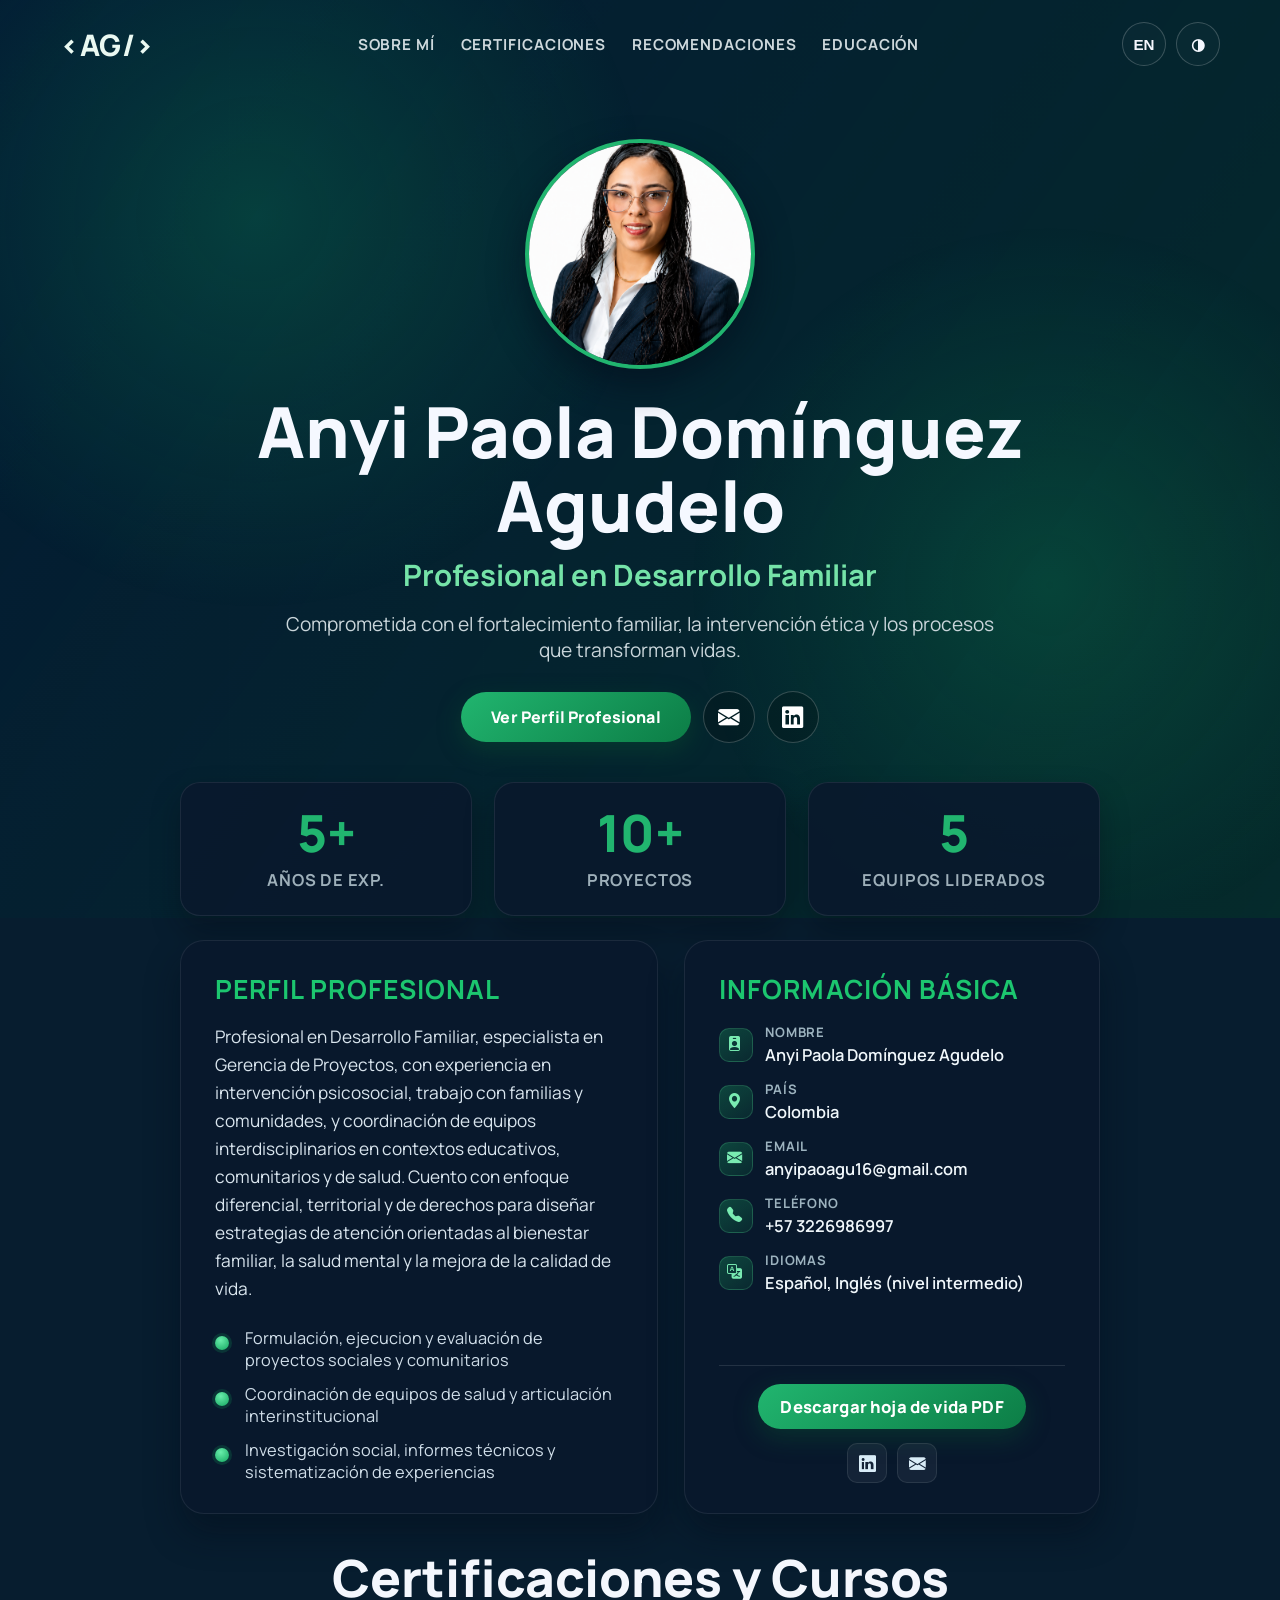
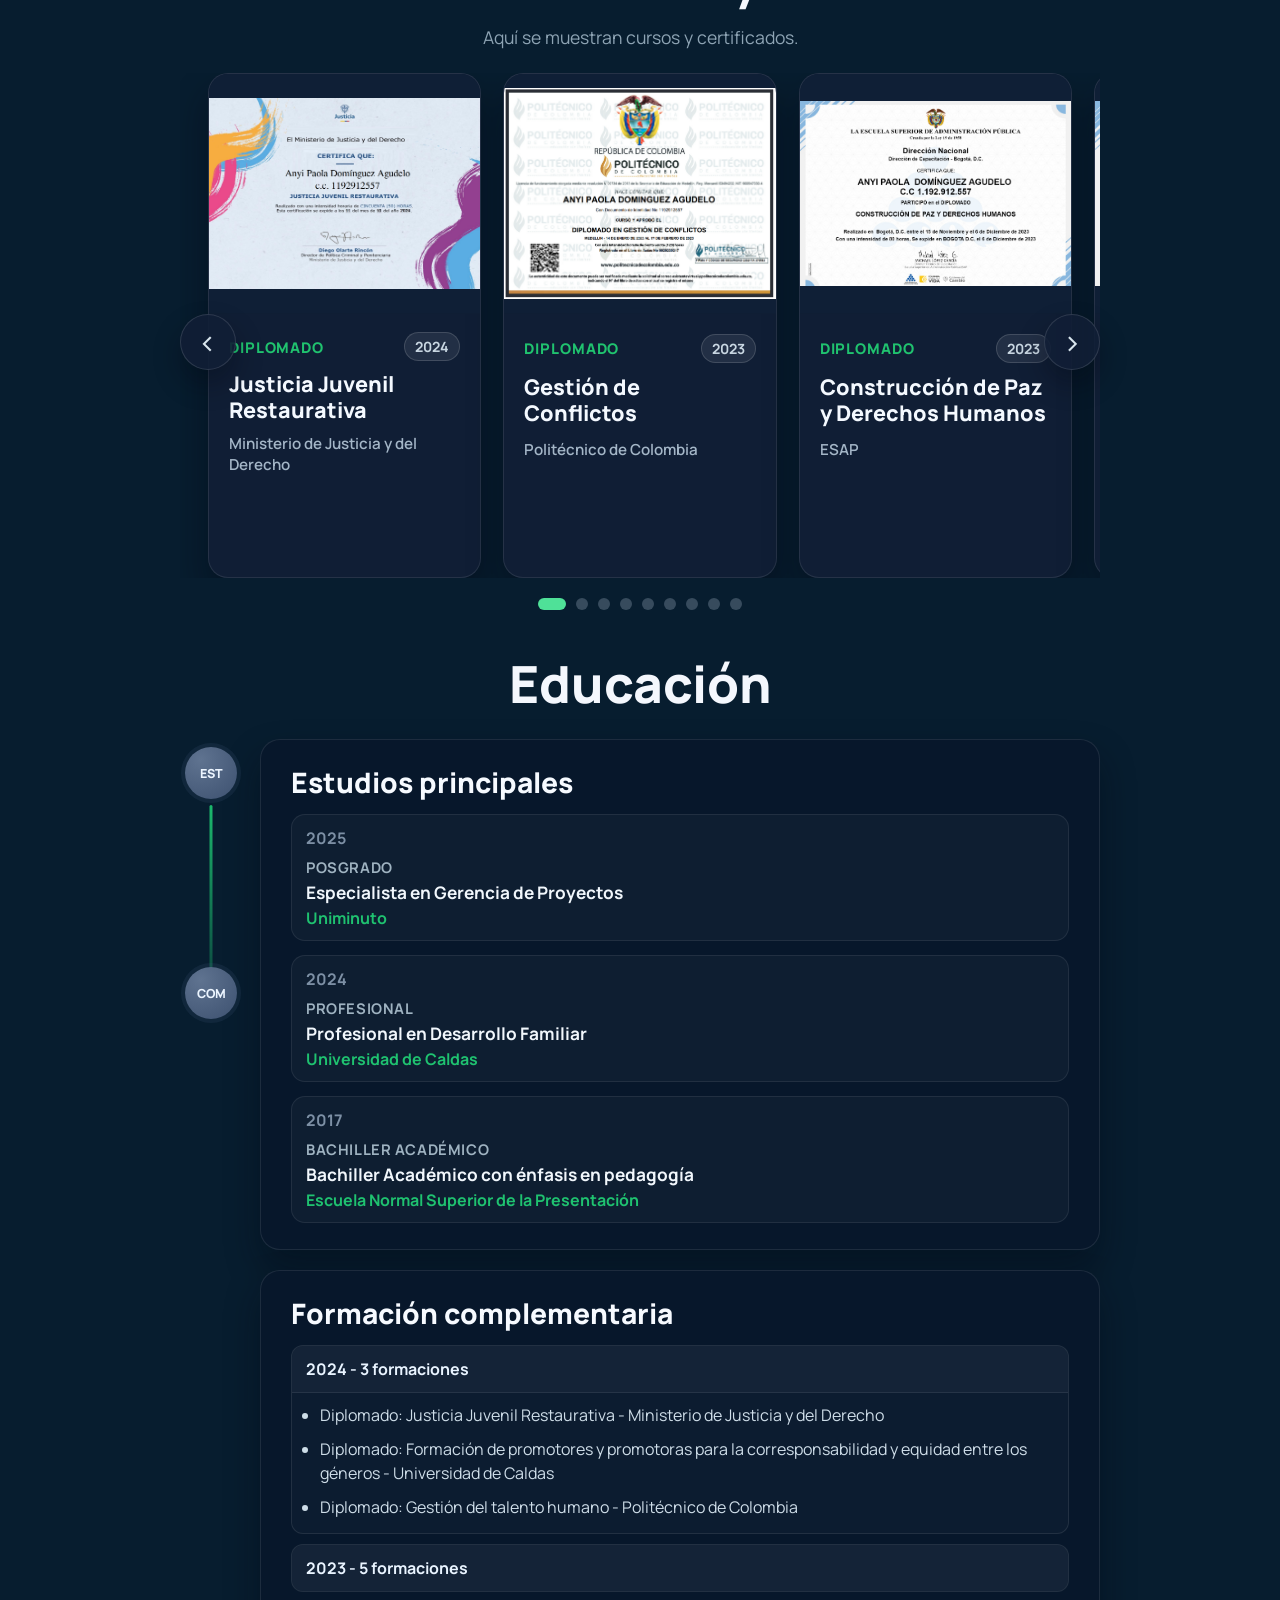
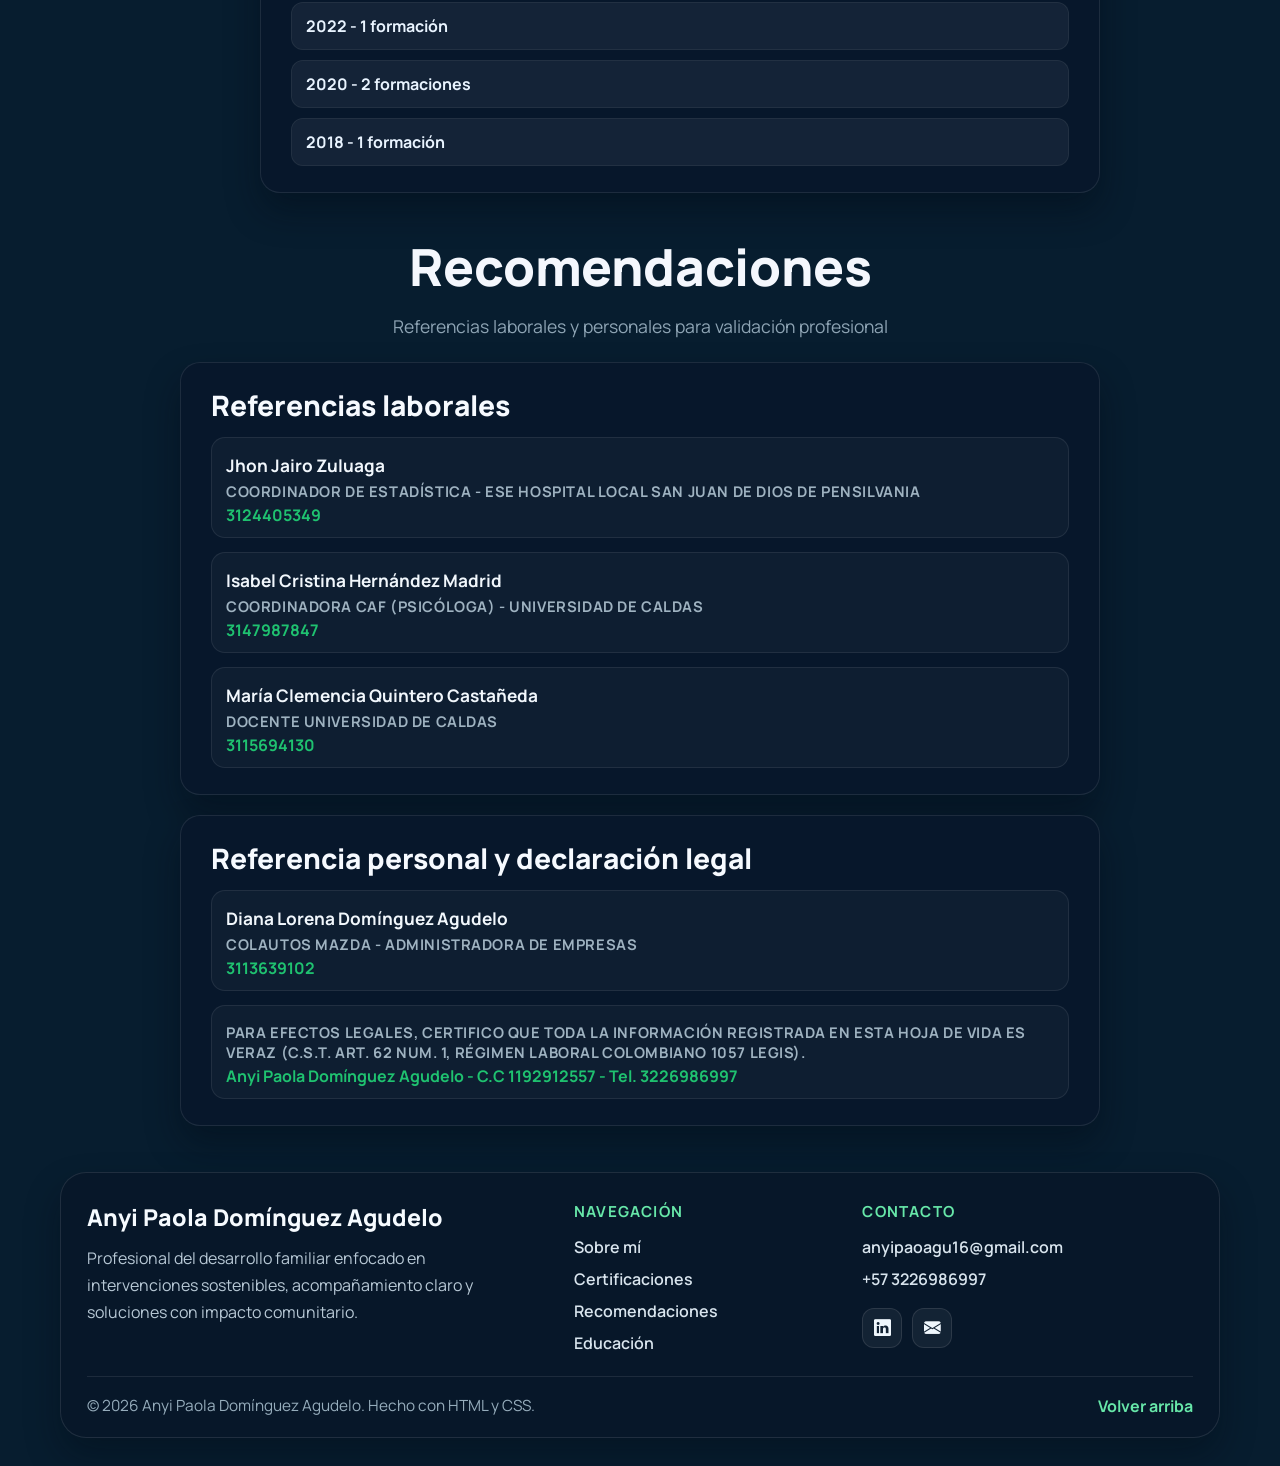
==== commit a8d32685: "Emparejar certificados con sus imágenes y corregir tildes - Cada tarjeta del carrusel y su vista amp" ====
--- a/index.html
+++ b/index.html
@@ -21,11 +21,11 @@
 			<span class="brand-mark">&lt;AG/&gt;</span>
 		</a>
 
-		<nav class="top-nav" aria-label="Navegacion principal">
-			<a href="#sobre-mi">Sobre mi</a>
+		<nav class="top-nav" aria-label="Navegación principal">
+			<a href="#sobre-mi">Sobre mí</a>
 			<a href="#certificaciones">Certificaciones</a>
 			<a href="#recomendaciones">Recomendaciones</a>
-			<a href="#educacion">Educacion</a>
+			<a href="#educacion">Educación</a>
 		</nav>
 
 		<div class="top-actions" aria-label="Opciones">
@@ -55,7 +55,7 @@
 		</section>
 
 		<!-- SECCION: SOBRE MI -->
-		<section id="sobre-mi" class="about-section" aria-label="Seccion sobre mi">
+		<section id="sobre-mi" class="about-section" aria-label="Sección sobre mí">
 			<div class="about-stats">
 				<article class="stat-card">
 					<h3>5+</h3>
@@ -76,27 +76,27 @@
 					<h2>Perfil profesional</h2>
 					<p>
 						Profesional en Desarrollo Familiar, especialista en Gerencia de Proyectos,
-						con experiencia en intervencion psicosocial, trabajo con familias y comunidades, y coordinacion
+						con experiencia en intervención psicosocial, trabajo con familias y comunidades, y coordinación
 						de equipos interdisciplinarios en contextos educativos, comunitarios y de salud. Cuento con
-						enfoque diferencial, territorial y de derechos para disenar estrategias de atencion orientadas al
+						enfoque diferencial, territorial y de derechos para diseñar estrategias de atención orientadas al
 						bienestar familiar, la salud mental y la mejora de la calidad de vida.
 					</p>
 
 					<ul class="about-highlights">
-						<li>Formulacion, ejecucion y evaluacion de proyectos sociales y comunitarios</li>
-						<li>Coordinacion de equipos de salud y articulacion interinstitucional</li>
-						<li>Investigacion social, informes tecnicos y sistematizacion de experiencias</li>
+						<li>Formulación, ejecucion y evaluación de proyectos sociales y comunitarios</li>
+						<li>Coordinación de equipos de salud y articulación interinstitucional</li>
+						<li>Investigación social, informes técnicos y sistematización de experiencias</li>
 					</ul>
 				</article>
 
 				<article class="about-card info-card">
-					<h2>Informacion basica</h2>
+					<h2>Información básica</h2>
 					<ul class="info-list">
 						<li><i class="bi bi-person-badge-fill info-icon" aria-hidden="true"></i><span>Nombre</span><strong>Anyi Paola Domínguez Agudelo</strong></li>
-						<li><i class="bi bi-geo-alt-fill info-icon" aria-hidden="true"></i><span>Pais</span><strong>Colombia</strong></li>
+						<li><i class="bi bi-geo-alt-fill info-icon" aria-hidden="true"></i><span>País</span><strong>Colombia</strong></li>
 						<li><i class="bi bi-envelope-fill info-icon" aria-hidden="true"></i><span>Email</span><strong>anyipaoagu16@gmail.com</strong></li>
-						<li><i class="bi bi-telephone-fill info-icon" aria-hidden="true"></i><span>Telefono</span><strong>+57 3226986997</strong></li>
-						<li><i class="bi bi-translate info-icon" aria-hidden="true"></i><span>Idiomas</span><strong>Español, Ingles (nivel intermedio)</strong></li>
+						<li><i class="bi bi-telephone-fill info-icon" aria-hidden="true"></i><span>Teléfono</span><strong>+57 3226986997</strong></li>
+						<li><i class="bi bi-translate info-icon" aria-hidden="true"></i><span>Idiomas</span><strong>Español, Inglés (nivel intermedio)</strong></li>
 					</ul>
 
 					<div class="info-footer">
@@ -171,9 +171,9 @@
 		</section> -->
 
 		<!-- SECCION: CERTIFICACIONES -->
-		<section id="certificaciones" class="certifications-section" aria-label="Seccion certificaciones">
+		<section id="certificaciones" class="certifications-section" aria-label="Sección certificaciones">
 			<h2 class="section-title">Certificaciones y Cursos</h2>
-			<p class="section-subtitle">Aqui se muestran cursos y certificados.</p>
+			<p class="section-subtitle">Aquí se muestran cursos y certificados.</p>
 
 			<div class="carousel certifications-carousel">
 				<input class="carousel-toggle" type="radio" name="certifications-carousel" id="certifications-slide-1" checked>
@@ -191,7 +191,7 @@
 						<article class="certificate-card carousel-card">
 							<div class="certificate-preview">
 								<a class="certificate-zoom" href="#cert-modal-1" aria-label="Ver certificado Justicia Juvenil Restaurativa en grande">
-									<img src="assets/images/Diplomado1.png" alt="Certificado Diplomado 1">
+									<img src="assets/images/Certificado3.png" alt="Certificado Justicia Juvenil Restaurativa - Ministerio de Justicia y del Derecho">
 								</a>
 							</div>
 							<div class="certificate-body">
@@ -206,40 +206,8 @@
 
 						<article class="certificate-card carousel-card">
 							<div class="certificate-preview">
-								<a class="certificate-zoom" href="#cert-modal-2" aria-label="Ver certificado Gestion del Talento Humano en grande">
-									<img src="assets/images/Diplomado2.png" alt="Certificado Diplomado 2">
-								</a>
-							</div>
-							<div class="certificate-body">
-								<div class="certificate-meta">
-									<p class="certificate-platform">Diplomado</p>
-									<p class="certificate-year">2024</p>
-								</div>
-								<h3 class="certificate-title">Gestion del Talento Humano</h3>
-								<p class="certificate-issuer">Politecnico de Colombia</p>
-							</div>
-						</article>
-
-						<article class="certificate-card carousel-card">
-							<div class="certificate-preview">
-								<a class="certificate-zoom" href="#cert-modal-3" aria-label="Ver certificado Diplomado 3 en grande">
-									<img src="assets/images/Diplomado3.png" alt="Certificado Diplomado 3">
-								</a>
-							</div>
-							<div class="certificate-body">
-								<div class="certificate-meta">
-									<p class="certificate-platform">Diplomado</p>
-									<p class="certificate-year">2024</p>
-								</div>
-								<h3 class="certificate-title">Formacion de Promotores y Promotoras para la Corresponsabilidad y Equidad entre los Generos</h3>
-								<p class="certificate-issuer">Universidad de Caldas</p>
-							</div>
-						</article>
-
-						<article class="certificate-card carousel-card">
-							<div class="certificate-preview">
-								<a class="certificate-zoom" href="#cert-modal-4" aria-label="Ver certificado en grande">
-									<img src="assets/images/Certificado.png" alt="Certificado">
+								<a class="certificate-zoom" href="#cert-modal-2" aria-label="Ver certificado Gestión de Conflictos en grande">
+									<img src="assets/images/Diplomado3.png" alt="Certificado Gestión de Conflictos - Politécnico de Colombia">
 								</a>
 							</div>
 							<div class="certificate-body">
@@ -247,15 +215,15 @@
 									<p class="certificate-platform">Diplomado</p>
 									<p class="certificate-year">2023</p>
 								</div>
-								<h3 class="certificate-title">Formulacion de Proyectos de Desarrollo</h3>
-								<p class="certificate-issuer">ESAP</p>
-							</div>
-						</article>
-
-						<article class="certificate-card carousel-card">
-							<div class="certificate-preview">
-								<a class="certificate-zoom" href="#cert-modal-5" aria-label="Ver certificado en grande">
-									<img src="assets/images/Certificado1.png" alt="Certificado 1">
+								<h3 class="certificate-title">Gestión de Conflictos</h3>
+								<p class="certificate-issuer">Politécnico de Colombia</p>
+							</div>
+						</article>
+
+						<article class="certificate-card carousel-card">
+							<div class="certificate-preview">
+								<a class="certificate-zoom" href="#cert-modal-3" aria-label="Ver certificado Construcción de Paz y Derechos Humanos en grande">
+									<img src="assets/images/Diplomado1.png" alt="Certificado Construcción de Paz y Derechos Humanos - ESAP">
 								</a>
 							</div>
 							<div class="certificate-body">
@@ -263,68 +231,100 @@
 									<p class="certificate-platform">Diplomado</p>
 									<p class="certificate-year">2023</p>
 								</div>
-								<h3 class="certificate-title">Construccion de Paz y Derechos Humanos</h3>
+								<h3 class="certificate-title">Construcción de Paz y Derechos Humanos</h3>
 								<p class="certificate-issuer">ESAP</p>
 							</div>
 						</article>
 
 						<article class="certificate-card carousel-card">
 							<div class="certificate-preview">
-								<a class="certificate-zoom" href="#cert-modal-6" aria-label="Ver certificado en grande">
-									<img src="assets/images/Certificado2.png" alt="Certificado 2">
-								</a>
-							</div>
-							<div class="certificate-body">
-								<div class="certificate-meta">
-									<p class="certificate-platform">Diplomado</p>
+								<a class="certificate-zoom" href="#cert-modal-4" aria-label="Ver certificado Formulación de Proyectos de Desarrollo en grande">
+									<img src="assets/images/Diplomado2.png" alt="Certificado Formulación de Proyectos de Desarrollo - ESAP">
+								</a>
+							</div>
+							<div class="certificate-body">
+								<div class="certificate-meta">
+									<p class="certificate-platform">Curso</p>
 									<p class="certificate-year">2023</p>
 								</div>
+								<h3 class="certificate-title">Formulación de Proyectos de Desarrollo</h3>
+								<p class="certificate-issuer">ESAP</p>
+							</div>
+						</article>
+
+						<article class="certificate-card carousel-card">
+							<div class="certificate-preview">
+								<a class="certificate-zoom" href="#cert-modal-5" aria-label="Ver certificado Me Cuido Activo en grande">
+									<img src="assets/images/Certificado1.png" alt="Certificado Me Cuido Activo - Universidad Autónoma de Manizales">
+								</a>
+							</div>
+							<div class="certificate-body">
+								<div class="certificate-meta">
+									<p class="certificate-platform">Curso</p>
+									<p class="certificate-year">2023</p>
+								</div>
 								<h3 class="certificate-title">Me Cuido Activo</h3>
-								<p class="certificate-issuer">Universidad Autonoma de Manizales</p>
-							</div>
-						</article>
-
-						<article class="certificate-card carousel-card">
-							<div class="certificate-preview">
-								<a class="certificate-zoom" href="#cert-modal-7" aria-label="Ver certificado en grande">
-									<img src="assets/images/Certificado3.png" alt="Certificado 3">
-								</a>
-							</div>
-							<div class="certificate-body">
-								<div class="certificate-meta">
-									<p class="certificate-platform">Diplomado</p>
+								<p class="certificate-issuer">Universidad Autónoma de Manizales</p>
+							</div>
+						</article>
+
+						<article class="certificate-card carousel-card">
+							<div class="certificate-preview">
+								<a class="certificate-zoom" href="#cert-modal-6" aria-label="Ver certificado VIII Cátedra Itinerante Bonaventuriana: Infancias, Desarrollo Humano y Contextos en grande">
+									<img src="assets/images/Certificado5.png" alt="Certificado VIII Cátedra Itinerante Bonaventuriana: Infancias, Desarrollo Humano y Contextos - Universidad de San Buenaventura Cali">
+								</a>
+							</div>
+							<div class="certificate-body">
+								<div class="certificate-meta">
+									<p class="certificate-platform">Cátedra</p>
 									<p class="certificate-year">2023</p>
 								</div>
-								<h3 class="certificate-title">Gestion de Conflictos</h3>
-								<p class="certificate-issuer">Politecnico de Colombia</p>
-							</div>
-						</article>
-
-						<article class="certificate-card carousel-card">
-							<div class="certificate-preview">
-								<a class="certificate-zoom" href="#cert-modal-8" aria-label="Ver certificado en grande">
-									<img src="assets/images/Certificado4.png" alt="Certificado 4">
-								</a>
-							</div>
-							<div class="certificate-body">
-								<div class="certificate-meta">
-									<p class="certificate-platform">Diplomado</p>
+								<h3 class="certificate-title">VIII Cátedra Itinerante Bonaventuriana: Infancias, Desarrollo Humano y Contextos</h3>
+								<p class="certificate-issuer">Universidad de San Buenaventura Cali</p>
+							</div>
+						</article>
+
+						<article class="certificate-card carousel-card">
+							<div class="certificate-preview">
+								<a class="certificate-zoom" href="#cert-modal-7" aria-label="Ver certificado XII Foro Regional sobre Familia: Retos y Perspectivas en grande">
+									<img src="assets/images/Certificado4.png" alt="Certificado XII Foro Regional sobre Familia: Retos y Perspectivas - Universidad de Caldas">
+								</a>
+							</div>
+							<div class="certificate-body">
+								<div class="certificate-meta">
+									<p class="certificate-platform">Foro</p>
+									<p class="certificate-year">2022</p>
+								</div>
+								<h3 class="certificate-title">XII Foro Regional sobre Familia: Retos y Perspectivas</h3>
+								<p class="certificate-issuer">Universidad de Caldas</p>
+							</div>
+						</article>
+
+						<article class="certificate-card carousel-card">
+							<div class="certificate-preview">
+								<a class="certificate-zoom" href="#cert-modal-8" aria-label="Ver certificado Gestión Integral del Servicio al Ciudadano en grande">
+									<img src="assets/images/Certificado2.png" alt="Certificado Gestión Integral del Servicio al Ciudadano - ESAP">
+								</a>
+							</div>
+							<div class="certificate-body">
+								<div class="certificate-meta">
+									<p class="certificate-platform">Curso</p>
 									<p class="certificate-year">2020</p>
 								</div>
-								<h3 class="certificate-title">Gestion Integral del Servicio al Ciudadano</h3>
+								<h3 class="certificate-title">Gestión Integral del Servicio al Ciudadano</h3>
 								<p class="certificate-issuer">ESAP</p>
 							</div>
 						</article>
 
 						<article class="certificate-card carousel-card">
 							<div class="certificate-preview">
-								<a class="certificate-zoom" href="#cert-modal-9" aria-label="Ver certificado en grande">
-									<img src="assets/images/Certificado5.png" alt="Certificado 5">
-								</a>
-							</div>
-							<div class="certificate-body">
-								<div class="certificate-meta">
-									<p class="certificate-platform">Diplomado</p>
+								<a class="certificate-zoom" href="#cert-modal-9" aria-label="Ver certificado Habilidades para la Vida en grande">
+									<img src="assets/images/Certificado.png" alt="Certificado Habilidades para la Vida - Prosperidad Social">
+								</a>
+							</div>
+							<div class="certificate-body">
+								<div class="certificate-meta">
+									<p class="certificate-platform">Módulo en línea</p>
 									<p class="certificate-year">2020</p>
 								</div>
 								<h3 class="certificate-title">Habilidades para la Vida</h3>
@@ -373,7 +373,7 @@
 					</div>
 				</div>
 
-				<div class="carousel-dots" aria-label="Paginacion del carrusel de certificaciones">
+				<div class="carousel-dots" aria-label="Paginación del carrusel de certificaciones">
 					<label for="certifications-slide-1" class="carousel-dot"><span class="sr-only">Certificado 1</span></label>
 					<label for="certifications-slide-2" class="carousel-dot"><span class="sr-only">Certificado 2</span></label>
 					<label for="certifications-slide-3" class="carousel-dot"><span class="sr-only">Certificado 3</span></label>
@@ -391,7 +391,7 @@
 					<a href="#certificaciones" class="cert-modal-backdrop" aria-label="Cerrar vista ampliada"></a>
 					<div class="cert-modal-content">
 						<a href="#certificaciones" class="cert-modal-close" aria-label="Cerrar">&times;</a>
-						<img src="assets/images/Diplomado1.png" alt="Certificado Diplomado 1 ampliado">
+						<img src="assets/images/Certificado3.png" alt="Certificado Justicia Juvenil Restaurativa ampliado">
 					</div>
 				</aside>
 
@@ -399,7 +399,7 @@
 					<a href="#certificaciones" class="cert-modal-backdrop" aria-label="Cerrar vista ampliada"></a>
 					<div class="cert-modal-content">
 						<a href="#certificaciones" class="cert-modal-close" aria-label="Cerrar">&times;</a>
-						<img src="assets/images/Diplomado2.png" alt="Certificado Diplomado 2 ampliado">
+						<img src="assets/images/Diplomado3.png" alt="Certificado Gestión de Conflictos ampliado">
 					</div>
 				</aside>
 
@@ -407,7 +407,7 @@
 					<a href="#certificaciones" class="cert-modal-backdrop" aria-label="Cerrar vista ampliada"></a>
 					<div class="cert-modal-content">
 						<a href="#certificaciones" class="cert-modal-close" aria-label="Cerrar">&times;</a>
-						<img src="assets/images/Diplomado3.png" alt="Certificado Diplomado 3 ampliado">
+						<img src="assets/images/Diplomado1.png" alt="Certificado Construcción de Paz y Derechos Humanos ampliado">
 					</div>
 				</aside>
 
@@ -415,7 +415,7 @@
 					<a href="#certificaciones" class="cert-modal-backdrop" aria-label="Cerrar vista ampliada"></a>
 					<div class="cert-modal-content">
 						<a href="#certificaciones" class="cert-modal-close" aria-label="Cerrar">&times;</a>
-						<img src="assets/images/Certificado.png" alt="Certificado ampliado">
+						<img src="assets/images/Diplomado2.png" alt="Certificado Formulación de Proyectos de Desarrollo ampliado">
 					</div>
 				</aside>
 
@@ -423,7 +423,7 @@
 					<a href="#certificaciones" class="cert-modal-backdrop" aria-label="Cerrar vista ampliada"></a>
 					<div class="cert-modal-content">
 						<a href="#certificaciones" class="cert-modal-close" aria-label="Cerrar">&times;</a>
-						<img src="assets/images/Certificado1.png" alt="Certificado 1 ampliado">
+						<img src="assets/images/Certificado1.png" alt="Certificado Me Cuido Activo ampliado">
 					</div>
 				</aside>
 
@@ -431,7 +431,7 @@
 					<a href="#certificaciones" class="cert-modal-backdrop" aria-label="Cerrar vista ampliada"></a>
 					<div class="cert-modal-content">
 						<a href="#certificaciones" class="cert-modal-close" aria-label="Cerrar">&times;</a>
-						<img src="assets/images/Certificado2.png" alt="Certificado 2 ampliado">
+						<img src="assets/images/Certificado5.png" alt="Certificado VIII Cátedra Itinerante Bonaventuriana: Infancias, Desarrollo Humano y Contextos ampliado">
 					</div>
 				</aside>
 
@@ -439,7 +439,7 @@
 					<a href="#certificaciones" class="cert-modal-backdrop" aria-label="Cerrar vista ampliada"></a>
 					<div class="cert-modal-content">
 						<a href="#certificaciones" class="cert-modal-close" aria-label="Cerrar">&times;</a>
-						<img src="assets/images/Certificado3.png" alt="Certificado 3 ampliado">
+						<img src="assets/images/Certificado4.png" alt="Certificado XII Foro Regional sobre Familia: Retos y Perspectivas ampliado">
 					</div>
 				</aside>
 
@@ -447,7 +447,7 @@
 					<a href="#certificaciones" class="cert-modal-backdrop" aria-label="Cerrar vista ampliada"></a>
 					<div class="cert-modal-content">
 						<a href="#certificaciones" class="cert-modal-close" aria-label="Cerrar">&times;</a>
-						<img src="assets/images/Certificado4.png" alt="Certificado 4 ampliado">
+						<img src="assets/images/Certificado2.png" alt="Certificado Gestión Integral del Servicio al Ciudadano ampliado">
 					</div>
 				</aside>
 
@@ -455,15 +455,15 @@
 					<a href="#certificaciones" class="cert-modal-backdrop" aria-label="Cerrar vista ampliada"></a>
 					<div class="cert-modal-content">
 						<a href="#certificaciones" class="cert-modal-close" aria-label="Cerrar">&times;</a>
-						<img src="assets/images/Certificado5.png" alt="Certificado 5 ampliado">
+						<img src="assets/images/Certificado.png" alt="Certificado Habilidades para la Vida ampliado">
 					</div>
 				</aside>
 			</div>
 		</section>
 
 		<!-- SECCION: EDUCACION -->
-		<section id="educacion" class="education-section" aria-label="Seccion educacion">
-			<h2 class="section-title">Educacion</h2>
+		<section id="educacion" class="education-section" aria-label="Sección educación">
+			<h2 class="section-title">Educación</h2>
 
 			<div class="education-shell">
 				<div class="education-rail" aria-hidden="true">
@@ -489,55 +489,55 @@
 							</li>
 							<li>
 								<p class="edu-years">2017</p>
-								<p class="edu-level">Bachiller academico</p>
-								<p class="edu-title">Bachiller Academico con enfasis en pedagogia</p>
-								<p class="edu-institution">Escuela Normal Superior de la Presentacion</p>
+								<p class="edu-level">Bachiller académico</p>
+								<p class="edu-title">Bachiller Académico con énfasis en pedagogía</p>
+								<p class="edu-institution">Escuela Normal Superior de la Presentación</p>
 							</li>
 						</ul>
 					</article>
 
 					<article class="education-card">
-						<h3>Formacion complementaria</h3>
-						<div class="edu-accordion" aria-label="Formacion complementaria por ano">
+						<h3>Formación complementaria</h3>
+						<div class="edu-accordion" aria-label="Formación complementaria por año">
 							<details class="edu-group" open>
 								<summary>2024 - 3 formaciones</summary>
 								<ul>
 									<li>Diplomado: Justicia Juvenil Restaurativa - Ministerio de Justicia y del Derecho</li>
-									<li>Diplomado: Formacion de promotores y promotoras para la corresponsabilidad y equidad entre los generos - Universidad de Caldas</li>
-									<li>Diplomado: Gestion del talento humano - Politecnico de Colombia</li>
+									<li>Diplomado: Formación de promotores y promotoras para la corresponsabilidad y equidad entre los géneros - Universidad de Caldas</li>
+									<li>Diplomado: Gestión del talento humano - Politécnico de Colombia</li>
 								</ul>
 							</details>
 
 							<details class="edu-group">
 								<summary>2023 - 5 formaciones</summary>
 								<ul>
-									<li>Semillero de investigacion: Semillero de Desarrollo Familiar - Universidad de Caldas</li>
-									<li>Diplomado: Formulacion de proyectos de desarrollo - ESAP</li>
-									<li>Diplomado: Construccion de paz y derechos humanos - ESAP</li>
-									<li>Diplomado: Me cuido activo - Universidad Autonoma de Manizales</li>
-									<li>Diplomado: Gestion de conflictos - Politecnico de Colombia</li>
+									<li>Semillero de investigación: Semillero de Desarrollo Familiar - Universidad de Caldas</li>
+									<li>Diplomado: Formulación de proyectos de desarrollo - ESAP</li>
+									<li>Diplomado: Construcción de paz y derechos humanos - ESAP</li>
+									<li>Diplomado: Me cuido activo - Universidad Autónoma de Manizales</li>
+									<li>Diplomado: Gestión de conflictos - Politécnico de Colombia</li>
 								</ul>
 							</details>
 
 							<details class="edu-group">
-								<summary>2022 - 1 formacion</summary>
+								<summary>2022 - 1 formación</summary>
 								<ul>
-									<li>Asistente: XII Foro Regional sobre Familia (retos y perspectivas) - Vicerrectoria de Proyeccion, Universidad de Caldas</li>
+									<li>Asistente: XII Foro Regional sobre Familia (retos y perspectivas) - Vicerrectoría de Proyección, Universidad de Caldas</li>
 								</ul>
 							</details>
 
 							<details class="edu-group">
 								<summary>2020 - 2 formaciones</summary>
 								<ul>
-									<li>Diplomado: Gestion integral del servicio al ciudadano - ESAP</li>
+									<li>Diplomado: Gestión integral del servicio al ciudadano - ESAP</li>
 									<li>Diplomado: Habilidades para la vida - Prosperidad Social</li>
 								</ul>
 							</details>
 
 							<details class="edu-group">
-								<summary>2018 - 1 formacion</summary>
+								<summary>2018 - 1 formación</summary>
 								<ul>
-									<li>Curso: Organizacion de archivos - CINOC</li>
+									<li>Curso: Organización de archivos - CINOC</li>
 								</ul>
 							</details>
 						</div>
@@ -547,9 +547,9 @@
 		</section>
 
 		<!-- SECCION: RECOMENDACIONES -->
-		<section id="recomendaciones" class="education-section" aria-label="Seccion recomendaciones">
+		<section id="recomendaciones" class="education-section" aria-label="Sección recomendaciones">
 			<h2 class="section-title">Recomendaciones</h2>
-			<p class="section-subtitle">Referencias laborales y personales para validacion profesional</p>
+			<p class="section-subtitle">Referencias laborales y personales para validación profesional</p>
 
 			<div class="education-list">
 				<article class="education-card">
@@ -557,16 +557,16 @@
 					<ul class="edu-main-list" aria-label="Referencias laborales">
 						<li>
 							<p class="edu-title">Jhon Jairo Zuluaga</p>
-							<p class="edu-level">Coordinador de estadistica - ESE Hospital Local San Juan de Dios de Pensilvania</p>
+							<p class="edu-level">Coordinador de estadística - ESE Hospital Local San Juan de Dios de Pensilvania</p>
 							<p class="edu-institution">3124405349</p>
 						</li>
 						<li>
-							<p class="edu-title">Isabel Cristina Hernandez Madrid</p>
-							<p class="edu-level">Coordinadora CAF (Psicologa) - Universidad de Caldas</p>
+							<p class="edu-title">Isabel Cristina Hernández Madrid</p>
+							<p class="edu-level">Coordinadora CAF (Psicóloga) - Universidad de Caldas</p>
 							<p class="edu-institution">3147987847</p>
 						</li>
 						<li>
-							<p class="edu-title">Maria Clemencia Quintero Castaneda</p>
+							<p class="edu-title">María Clemencia Quintero Castañeda</p>
 							<p class="edu-level">Docente Universidad de Caldas</p>
 							<p class="edu-institution">3115694130</p>
 						</li>
@@ -574,16 +574,16 @@
 				</article>
 
 				<article class="education-card">
-					<h3>Referencia personal y declaracion legal</h3>
-					<ul class="edu-main-list" aria-label="Referencia personal y declaracion legal">
+					<h3>Referencia personal y declaración legal</h3>
+					<ul class="edu-main-list" aria-label="Referencia personal y declaración legal">
 						<li>
-							<p class="edu-title">Diana Lorena Dominguez Agudelo</p>
+							<p class="edu-title">Diana Lorena Domínguez Agudelo</p>
 							<p class="edu-level">Colautos Mazda - Administradora de empresas</p>
 							<p class="edu-institution">3113639102</p>
 						</li>
 						<li>
-							<p class="edu-level">Para efectos legales, certifico que toda la informacion registrada en esta hoja de vida es veraz (C.S.T. Art. 62 num. 1, Regimen laboral Colombiano 1057 Legis).</p>
-							<p class="edu-institution">Anyi Paola Dominguez Agudelo - C.C 1192912557 - Tel. 3226986997</p>
+							<p class="edu-level">Para efectos legales, certifico que toda la información registrada en esta hoja de vida es veraz (C.S.T. Art. 62 num. 1, Régimen laboral Colombiano 1057 Legis).</p>
+							<p class="edu-institution">Anyi Paola Domínguez Agudelo - C.C 1192912557 - Tel. 3226986997</p>
 						</li>
 					</ul>
 				</article>
@@ -592,7 +592,7 @@
 	</main>
 
 	<!-- SECCION: FOOTER -->
-	<footer class="site-footer" aria-label="Pie de pagina">
+	<footer class="site-footer" aria-label="Pie de página">
 		<div class="footer-grid">
 			<div class="footer-brand-block">
 				<a class="footer-brand" href="#inicio">Anyi Paola Domínguez Agudelo</a>
@@ -601,12 +601,12 @@
 				</p>
 			</div>
 
-			<nav class="footer-links" aria-label="Enlaces rapidos del footer">
-				<h3>Navegacion</h3>
-				<a href="#sobre-mi">Sobre mi</a>
+			<nav class="footer-links" aria-label="Enlaces rápidos del footer">
+				<h3>Navegación</h3>
+				<a href="#sobre-mi">Sobre mí</a>
 				<a href="#certificaciones">Certificaciones</a>
 				<a href="#recomendaciones">Recomendaciones</a>
-				<a href="#educacion">Educacion</a>
+				<a href="#educacion">Educación</a>
 			</nav>
 
 			<div class="footer-contact">
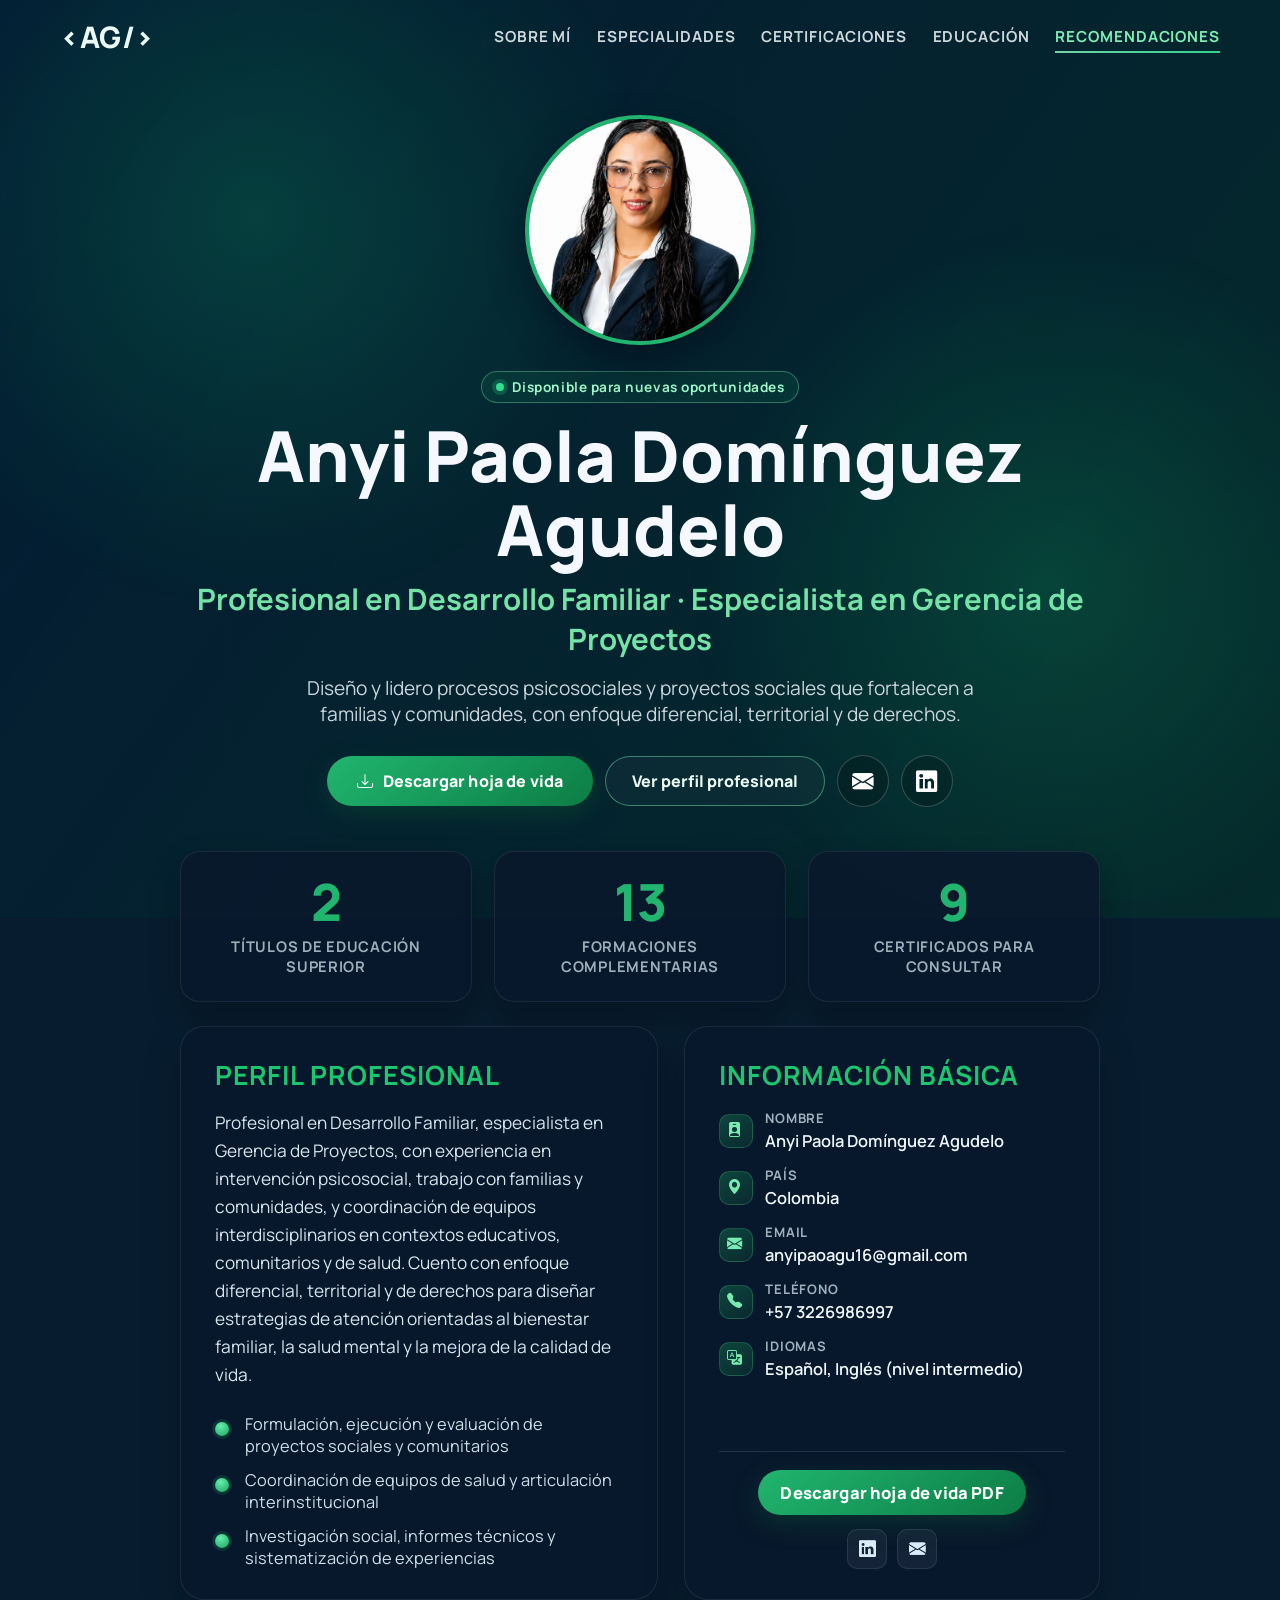
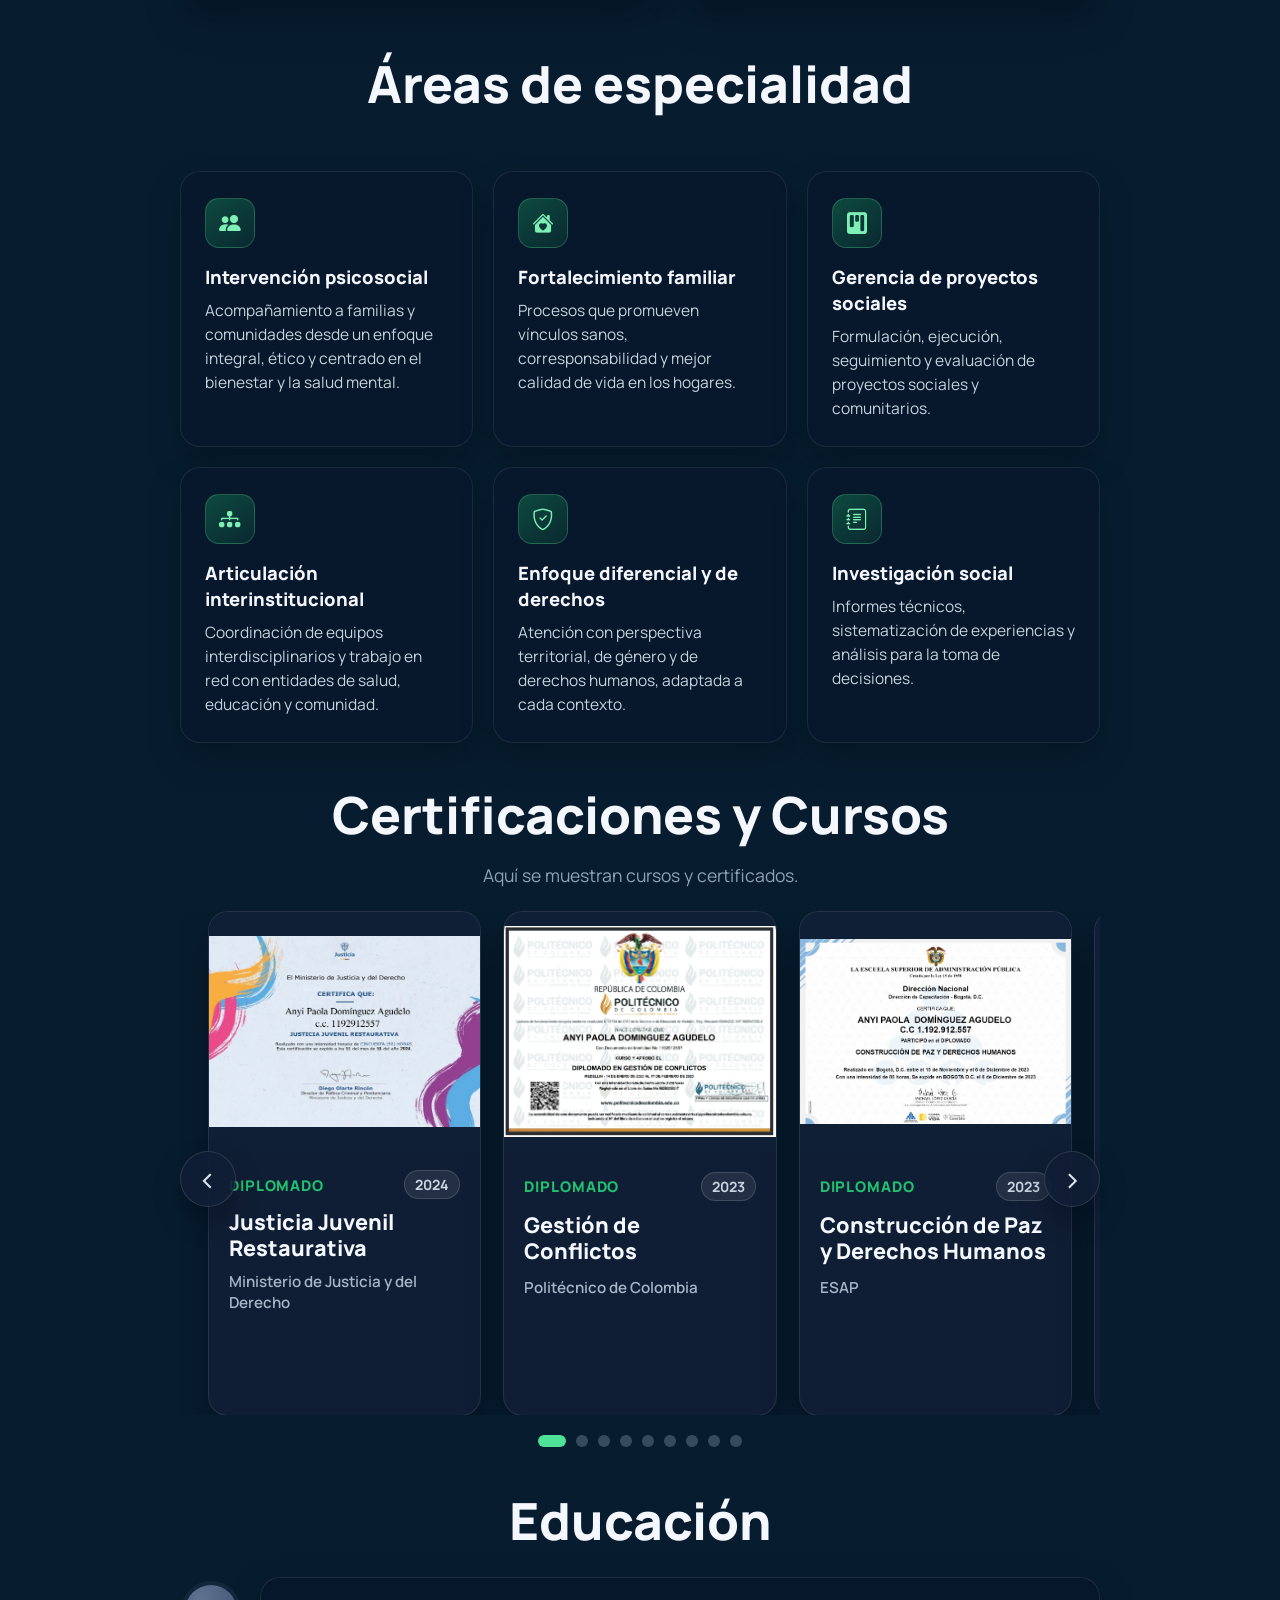
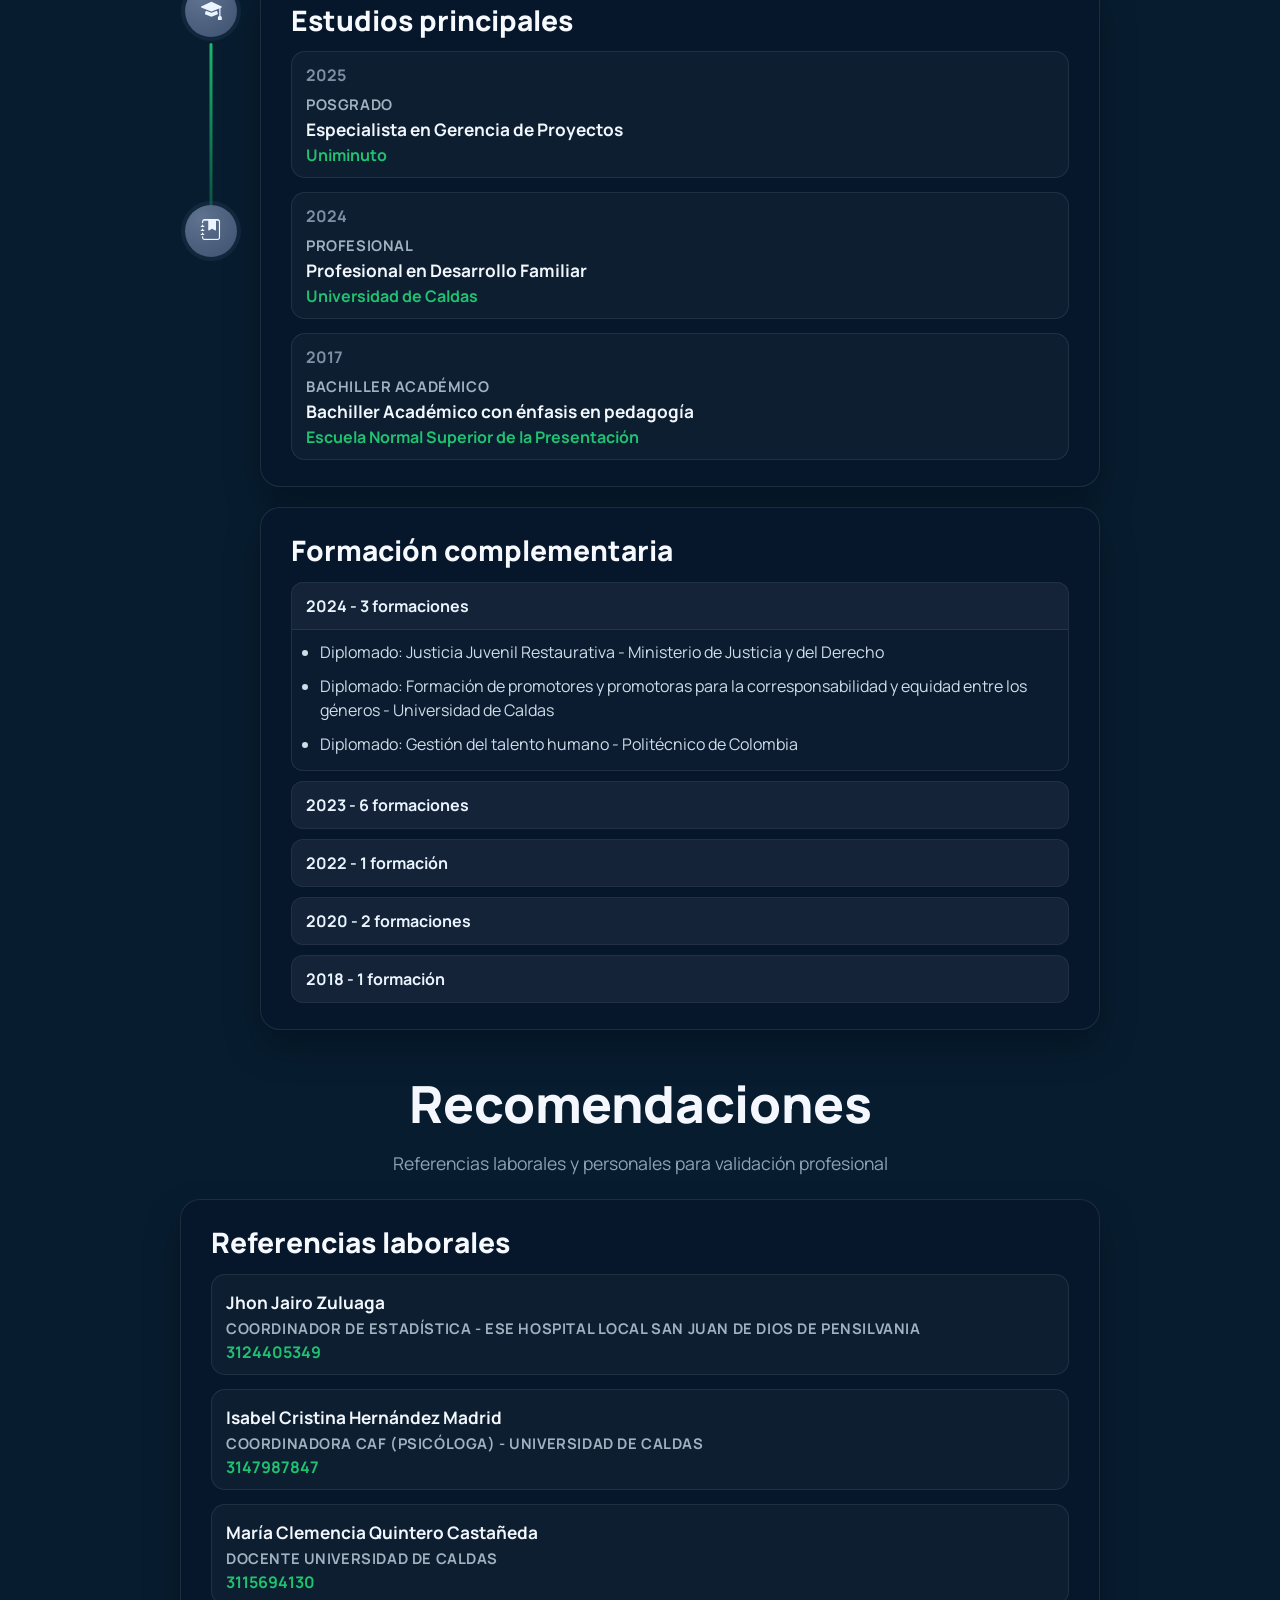
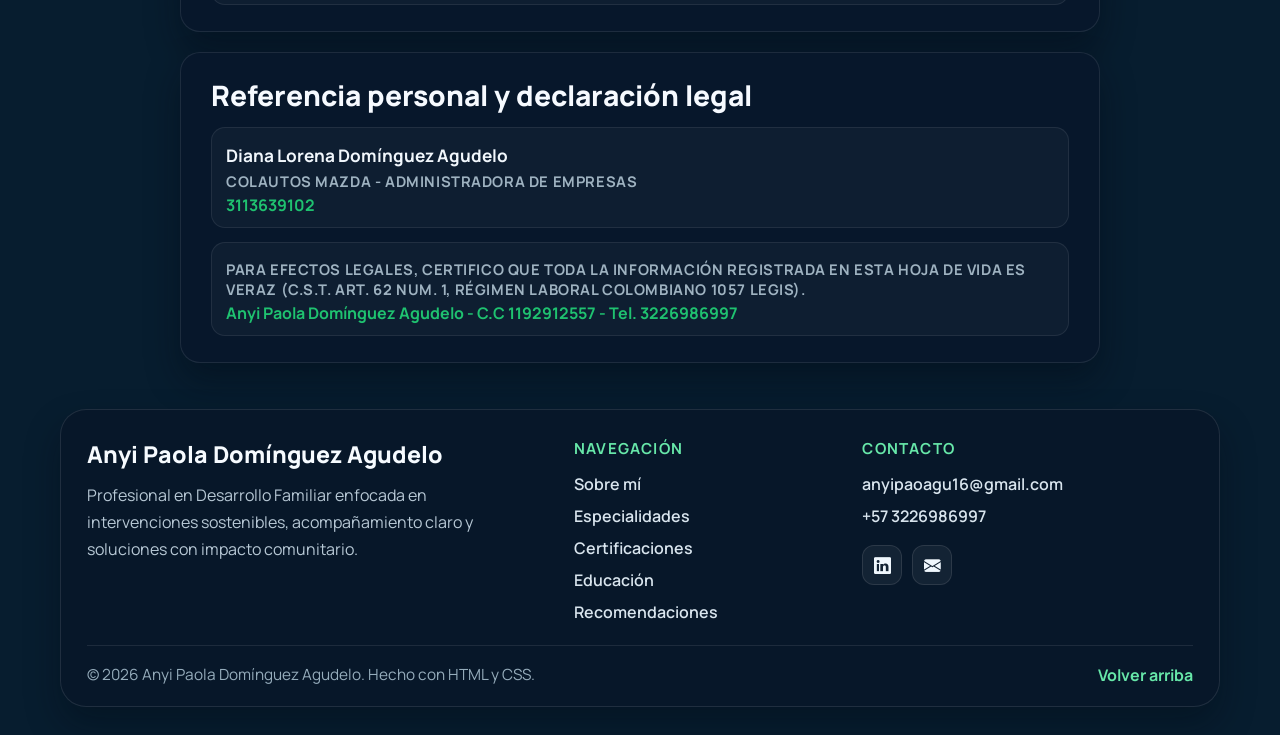
==== commit 64918dfa: "Mejorar la hoja de vida: diseño premium, rendimiento y vista previa al compartir - Encabezado fijo c" ====
--- a/index.html
+++ b/index.html
@@ -3,7 +3,24 @@
 <head>
 	<meta charset="UTF-8">
 	<meta name="viewport" content="width=device-width, initial-scale=1.0">
-	<title>Hoja de Vida | Anyi</title>
+	<title>Anyi Paola Domínguez Agudelo | Hoja de vida</title>
+	<meta name="description" content="Hoja de vida de Anyi Paola Domínguez Agudelo, Profesional en Desarrollo Familiar y Especialista en Gerencia de Proyectos. Intervención psicosocial, trabajo con familias y comunidades, y gestión de proyectos sociales.">
+	<meta name="author" content="Anyi Paola Domínguez Agudelo">
+	<meta name="theme-color" content="#062038">
+	<link rel="canonical" href="https://oskildo97.github.io/Hoja-de-vida-anyi.github.io/">
+	<meta property="og:type" content="profile">
+	<meta property="og:locale" content="es_CO">
+	<meta property="og:site_name" content="Hoja de vida | Anyi Paola Domínguez Agudelo">
+	<meta property="og:title" content="Anyi Paola Domínguez Agudelo | Hoja de vida">
+	<meta property="og:description" content="Profesional en Desarrollo Familiar y Especialista en Gerencia de Proyectos. Intervención psicosocial, familias, comunidades y proyectos sociales.">
+	<meta property="og:url" content="https://oskildo97.github.io/Hoja-de-vida-anyi.github.io/">
+	<meta property="og:image" content="https://oskildo97.github.io/Hoja-de-vida-anyi.github.io/assets/images/og-image.jpg">
+	<meta property="og:image:width" content="1200">
+	<meta property="og:image:height" content="630">
+	<meta property="og:image:alt" content="Anyi Paola Domínguez Agudelo, Profesional en Desarrollo Familiar">
+	<meta name="twitter:card" content="summary_large_image">
+	<link rel="icon" href="favicon.svg" type="image/svg+xml">
+	<link rel="apple-touch-icon" href="apple-touch-icon.png">
 	<link rel="preconnect" href="https://fonts.googleapis.com">
 	<link rel="preconnect" href="https://fonts.gstatic.com" crossorigin>
 	<link href="https://fonts.googleapis.com/css2?family=Manrope:wght@400;500;600;700;800&display=swap" rel="stylesheet">
@@ -23,15 +40,11 @@
 
 		<nav class="top-nav" aria-label="Navegación principal">
 			<a href="#sobre-mi">Sobre mí</a>
+			<a href="#especialidades">Especialidades</a>
 			<a href="#certificaciones">Certificaciones</a>
+			<a href="#educacion">Educación</a>
 			<a href="#recomendaciones">Recomendaciones</a>
-			<a href="#educacion">Educación</a>
 		</nav>
-
-		<div class="top-actions" aria-label="Opciones">
-			<button class="chip" type="button">EN</button>
-			<button class="chip chip-icon" type="button" aria-label="Modo oscuro">&#9681;</button>
-		</div>
 	</header>
 
 	<!-- SECCION: CONTENIDO PRINCIPAL -->
@@ -40,15 +53,19 @@
 		<section class="hero">
 			<img
 				class="profile-image"
-				src="assets/images/Imagen.png"
-				alt="Foto de perfil">
-
+				src="assets/images/perfil.webp"
+				width="560" height="710"
+				fetchpriority="high"
+				alt="Foto de perfil de Anyi Paola Domínguez Agudelo">
+
+			<p class="hero-kicker">Disponible para nuevas oportunidades</p>
 			<h1>Anyi Paola Domínguez Agudelo</h1>
-			<p class="job-title">Profesional en Desarrollo Familiar</p>
-			<p class="tagline">Comprometida con el fortalecimiento familiar, la intervención ética y los procesos que transforman vidas.</p>
+			<p class="job-title">Profesional en Desarrollo Familiar · Especialista en Gerencia de Proyectos</p>
+			<p class="tagline">Diseño y lidero procesos psicosociales y proyectos sociales que fortalecen a familias y comunidades, con enfoque diferencial, territorial y de derechos.</p>
 
 			<div class="hero-actions">
-				<a class="btn-download" href="perfil-profesional.html" role="button">Ver Perfil Profesional</a>
+				<a class="btn-download" href="assets/images/docs/hoja-de-vida-anyi.pdf" download="Hoja-de-Vida-Anyi-Paola-Dominguez.pdf"><i class="bi bi-download" aria-hidden="true"></i> Descargar hoja de vida</a>
+				<a class="btn-outline" href="perfil-profesional.html">Ver perfil profesional</a>
 				<a class="btn-social" href="https://mail.google.com/mail/?view=cm&fs=1&to=anyipaoagu16@gmail.com&su=Interes%20en%20tu%20perfil%20profesional&body=Hola%20Anyi,%0A%0AVi%20tu%20perfil%20y%20me%20interesa%20conversar%20contigo%20sobre%20una%20oportunidad%20laboral.%20Tu%20enfoque%20en%20desarrollo%20familiar,%20intervención%20psicosocial%20y%20gestión%20de%20proyectos%20está%20muy%20alineado%20con%20lo%20que%20estamos%20buscando.%0A%0ASi%20te%20parece,%20coordinamos%20una%20entrevista%20esta%20semana.%0A%0AQuedo%20atento/a,%0A" target="_blank" rel="noopener noreferrer" aria-label="Email"><i class="bi bi-envelope-fill" aria-hidden="true"></i></a>
 				<a class="btn-social" href="https://www.linkedin.com/in/anyi-paola-domínguez-agudelo-2b6349274?utm_source=share_via&utm_content=profile&utm_medium=member_android" target="_blank" rel="noopener noreferrer" aria-label="LinkedIn"><i class="bi bi-linkedin" aria-hidden="true"></i></a>
 			</div>
@@ -58,16 +75,16 @@
 		<section id="sobre-mi" class="about-section" aria-label="Sección sobre mí">
 			<div class="about-stats">
 				<article class="stat-card">
-					<h3>5+</h3>
-					<p>Años de exp.</p>
+					<h3>2</h3>
+					<p>Títulos de educación superior</p>
 				</article>
 				<article class="stat-card">
-					<h3>10+</h3>
-					<p>Proyectos</p>
+					<h3>13</h3>
+					<p>Formaciones complementarias</p>
 				</article>
 				<article class="stat-card">
-					<h3>5</h3>
-					<p>Equipos liderados</p>
+					<h3>9</h3>
+					<p>Certificados para consultar</p>
 				</article>
 			</div>
 
@@ -83,7 +100,7 @@
 					</p>
 
 					<ul class="about-highlights">
-						<li>Formulación, ejecucion y evaluación de proyectos sociales y comunitarios</li>
+						<li>Formulación, ejecución y evaluación de proyectos sociales y comunitarios</li>
 						<li>Coordinación de equipos de salud y articulación interinstitucional</li>
 						<li>Investigación social, informes técnicos y sistematización de experiencias</li>
 					</ul>
@@ -110,7 +127,46 @@
 			</div>
 		</section>
 
-		<!-- SECCION: EXPERIENCIA 
+		<!-- SECCION: AREAS DE ESPECIALIDAD -->
+		<section id="especialidades" class="skills-section" aria-label="Sección áreas de especialidad">
+			<h2 class="section-title">Áreas de especialidad</h2>
+			<p class="section-subtitle">Lo que aporto a equipos, instituciones y comunidades</p>
+
+			<div class="skills-grid">
+				<article class="skill-card">
+					<span class="skill-icon"><i class="bi bi-people-fill" aria-hidden="true"></i></span>
+					<h3>Intervención psicosocial</h3>
+					<p>Acompañamiento a familias y comunidades desde un enfoque integral, ético y centrado en el bienestar y la salud mental.</p>
+				</article>
+				<article class="skill-card">
+					<span class="skill-icon"><i class="bi bi-house-heart-fill" aria-hidden="true"></i></span>
+					<h3>Fortalecimiento familiar</h3>
+					<p>Procesos que promueven vínculos sanos, corresponsabilidad y mejor calidad de vida en los hogares.</p>
+				</article>
+				<article class="skill-card">
+					<span class="skill-icon"><i class="bi bi-kanban-fill" aria-hidden="true"></i></span>
+					<h3>Gerencia de proyectos sociales</h3>
+					<p>Formulación, ejecución, seguimiento y evaluación de proyectos sociales y comunitarios.</p>
+				</article>
+				<article class="skill-card">
+					<span class="skill-icon"><i class="bi bi-diagram-3-fill" aria-hidden="true"></i></span>
+					<h3>Articulación interinstitucional</h3>
+					<p>Coordinación de equipos interdisciplinarios y trabajo en red con entidades de salud, educación y comunidad.</p>
+				</article>
+				<article class="skill-card">
+					<span class="skill-icon"><i class="bi bi-shield-check" aria-hidden="true"></i></span>
+					<h3>Enfoque diferencial y de derechos</h3>
+					<p>Atención con perspectiva territorial, de género y de derechos humanos, adaptada a cada contexto.</p>
+				</article>
+				<article class="skill-card">
+					<span class="skill-icon"><i class="bi bi-journal-text" aria-hidden="true"></i></span>
+					<h3>Investigación social</h3>
+					<p>Informes técnicos, sistematización de experiencias y análisis para la toma de decisiones.</p>
+				</article>
+			</div>
+		</section>
+
+		<!-- SECCION: EXPERIENCIA
 		<section id="experiencia" class="experience-section" aria-label="Seccion experiencia laboral">
 			<h2 class="section-title">Experiencia Laboral</h2>
 
@@ -191,7 +247,7 @@
 						<article class="certificate-card carousel-card">
 							<div class="certificate-preview">
 								<a class="certificate-zoom" href="#cert-modal-1" aria-label="Ver certificado Justicia Juvenil Restaurativa en grande">
-									<img src="assets/images/Certificado3.png" alt="Certificado Justicia Juvenil Restaurativa - Ministerio de Justicia y del Derecho">
+									<img src="assets/images/certificado3.webp" width="1196" height="838" loading="lazy" decoding="async" alt="Certificado Justicia Juvenil Restaurativa - Ministerio de Justicia y del Derecho">
 								</a>
 							</div>
 							<div class="certificate-body">
@@ -207,7 +263,7 @@
 						<article class="certificate-card carousel-card">
 							<div class="certificate-preview">
 								<a class="certificate-zoom" href="#cert-modal-2" aria-label="Ver certificado Gestión de Conflictos en grande">
-									<img src="assets/images/Diplomado3.png" alt="Certificado Gestión de Conflictos - Politécnico de Colombia">
+									<img src="assets/images/diplomado3.webp" width="1099" height="853" loading="lazy" decoding="async" alt="Certificado Gestión de Conflictos - Politécnico de Colombia">
 								</a>
 							</div>
 							<div class="certificate-body">
@@ -223,7 +279,7 @@
 						<article class="certificate-card carousel-card">
 							<div class="certificate-preview">
 								<a class="certificate-zoom" href="#cert-modal-3" aria-label="Ver certificado Construcción de Paz y Derechos Humanos en grande">
-									<img src="assets/images/Diplomado1.png" alt="Certificado Construcción de Paz y Derechos Humanos - ESAP">
+									<img src="assets/images/diplomado1.webp" width="1322" height="905" loading="lazy" decoding="async" alt="Certificado Construcción de Paz y Derechos Humanos - ESAP">
 								</a>
 							</div>
 							<div class="certificate-body">
@@ -239,7 +295,7 @@
 						<article class="certificate-card carousel-card">
 							<div class="certificate-preview">
 								<a class="certificate-zoom" href="#cert-modal-4" aria-label="Ver certificado Formulación de Proyectos de Desarrollo en grande">
-									<img src="assets/images/Diplomado2.png" alt="Certificado Formulación de Proyectos de Desarrollo - ESAP">
+									<img src="assets/images/diplomado2.webp" width="1363" height="934" loading="lazy" decoding="async" alt="Certificado Formulación de Proyectos de Desarrollo - ESAP">
 								</a>
 							</div>
 							<div class="certificate-body">
@@ -255,7 +311,7 @@
 						<article class="certificate-card carousel-card">
 							<div class="certificate-preview">
 								<a class="certificate-zoom" href="#cert-modal-5" aria-label="Ver certificado Me Cuido Activo en grande">
-									<img src="assets/images/Certificado1.png" alt="Certificado Me Cuido Activo - Universidad Autónoma de Manizales">
+									<img src="assets/images/certificado1.webp" width="803" height="859" loading="lazy" decoding="async" alt="Certificado Me Cuido Activo - Universidad Autónoma de Manizales">
 								</a>
 							</div>
 							<div class="certificate-body">
@@ -271,7 +327,7 @@
 						<article class="certificate-card carousel-card">
 							<div class="certificate-preview">
 								<a class="certificate-zoom" href="#cert-modal-6" aria-label="Ver certificado VIII Cátedra Itinerante Bonaventuriana: Infancias, Desarrollo Humano y Contextos en grande">
-									<img src="assets/images/Certificado5.png" alt="Certificado VIII Cátedra Itinerante Bonaventuriana: Infancias, Desarrollo Humano y Contextos - Universidad de San Buenaventura Cali">
+									<img src="assets/images/certificado5.webp" width="1271" height="917" loading="lazy" decoding="async" alt="Certificado VIII Cátedra Itinerante Bonaventuriana: Infancias, Desarrollo Humano y Contextos - Universidad de San Buenaventura Cali">
 								</a>
 							</div>
 							<div class="certificate-body">
@@ -287,7 +343,7 @@
 						<article class="certificate-card carousel-card">
 							<div class="certificate-preview">
 								<a class="certificate-zoom" href="#cert-modal-7" aria-label="Ver certificado XII Foro Regional sobre Familia: Retos y Perspectivas en grande">
-									<img src="assets/images/Certificado4.png" alt="Certificado XII Foro Regional sobre Familia: Retos y Perspectivas - Universidad de Caldas">
+									<img src="assets/images/certificado4.webp" width="1075" height="864" loading="lazy" decoding="async" alt="Certificado XII Foro Regional sobre Familia: Retos y Perspectivas - Universidad de Caldas">
 								</a>
 							</div>
 							<div class="certificate-body">
@@ -303,7 +359,7 @@
 						<article class="certificate-card carousel-card">
 							<div class="certificate-preview">
 								<a class="certificate-zoom" href="#cert-modal-8" aria-label="Ver certificado Gestión Integral del Servicio al Ciudadano en grande">
-									<img src="assets/images/Certificado2.png" alt="Certificado Gestión Integral del Servicio al Ciudadano - ESAP">
+									<img src="assets/images/certificado2.webp" width="1183" height="830" loading="lazy" decoding="async" alt="Certificado Gestión Integral del Servicio al Ciudadano - ESAP">
 								</a>
 							</div>
 							<div class="certificate-body">
@@ -319,7 +375,7 @@
 						<article class="certificate-card carousel-card">
 							<div class="certificate-preview">
 								<a class="certificate-zoom" href="#cert-modal-9" aria-label="Ver certificado Habilidades para la Vida en grande">
-									<img src="assets/images/Certificado.png" alt="Certificado Habilidades para la Vida - Prosperidad Social">
+									<img src="assets/images/certificado.webp" width="1343" height="920" loading="lazy" decoding="async" alt="Certificado Habilidades para la Vida - Prosperidad Social">
 								</a>
 							</div>
 							<div class="certificate-body">
@@ -391,7 +447,7 @@
 					<a href="#certificaciones" class="cert-modal-backdrop" aria-label="Cerrar vista ampliada"></a>
 					<div class="cert-modal-content">
 						<a href="#certificaciones" class="cert-modal-close" aria-label="Cerrar">&times;</a>
-						<img src="assets/images/Certificado3.png" alt="Certificado Justicia Juvenil Restaurativa ampliado">
+						<img src="assets/images/certificado3.webp" width="1196" height="838" loading="lazy" decoding="async" alt="Certificado Justicia Juvenil Restaurativa ampliado">
 					</div>
 				</aside>
 
@@ -399,7 +455,7 @@
 					<a href="#certificaciones" class="cert-modal-backdrop" aria-label="Cerrar vista ampliada"></a>
 					<div class="cert-modal-content">
 						<a href="#certificaciones" class="cert-modal-close" aria-label="Cerrar">&times;</a>
-						<img src="assets/images/Diplomado3.png" alt="Certificado Gestión de Conflictos ampliado">
+						<img src="assets/images/diplomado3.webp" width="1099" height="853" loading="lazy" decoding="async" alt="Certificado Gestión de Conflictos ampliado">
 					</div>
 				</aside>
 
@@ -407,7 +463,7 @@
 					<a href="#certificaciones" class="cert-modal-backdrop" aria-label="Cerrar vista ampliada"></a>
 					<div class="cert-modal-content">
 						<a href="#certificaciones" class="cert-modal-close" aria-label="Cerrar">&times;</a>
-						<img src="assets/images/Diplomado1.png" alt="Certificado Construcción de Paz y Derechos Humanos ampliado">
+						<img src="assets/images/diplomado1.webp" width="1322" height="905" loading="lazy" decoding="async" alt="Certificado Construcción de Paz y Derechos Humanos ampliado">
 					</div>
 				</aside>
 
@@ -415,7 +471,7 @@
 					<a href="#certificaciones" class="cert-modal-backdrop" aria-label="Cerrar vista ampliada"></a>
 					<div class="cert-modal-content">
 						<a href="#certificaciones" class="cert-modal-close" aria-label="Cerrar">&times;</a>
-						<img src="assets/images/Diplomado2.png" alt="Certificado Formulación de Proyectos de Desarrollo ampliado">
+						<img src="assets/images/diplomado2.webp" width="1363" height="934" loading="lazy" decoding="async" alt="Certificado Formulación de Proyectos de Desarrollo ampliado">
 					</div>
 				</aside>
 
@@ -423,7 +479,7 @@
 					<a href="#certificaciones" class="cert-modal-backdrop" aria-label="Cerrar vista ampliada"></a>
 					<div class="cert-modal-content">
 						<a href="#certificaciones" class="cert-modal-close" aria-label="Cerrar">&times;</a>
-						<img src="assets/images/Certificado1.png" alt="Certificado Me Cuido Activo ampliado">
+						<img src="assets/images/certificado1.webp" width="803" height="859" loading="lazy" decoding="async" alt="Certificado Me Cuido Activo ampliado">
 					</div>
 				</aside>
 
@@ -431,7 +487,7 @@
 					<a href="#certificaciones" class="cert-modal-backdrop" aria-label="Cerrar vista ampliada"></a>
 					<div class="cert-modal-content">
 						<a href="#certificaciones" class="cert-modal-close" aria-label="Cerrar">&times;</a>
-						<img src="assets/images/Certificado5.png" alt="Certificado VIII Cátedra Itinerante Bonaventuriana: Infancias, Desarrollo Humano y Contextos ampliado">
+						<img src="assets/images/certificado5.webp" width="1271" height="917" loading="lazy" decoding="async" alt="Certificado VIII Cátedra Itinerante Bonaventuriana: Infancias, Desarrollo Humano y Contextos ampliado">
 					</div>
 				</aside>
 
@@ -439,7 +495,7 @@
 					<a href="#certificaciones" class="cert-modal-backdrop" aria-label="Cerrar vista ampliada"></a>
 					<div class="cert-modal-content">
 						<a href="#certificaciones" class="cert-modal-close" aria-label="Cerrar">&times;</a>
-						<img src="assets/images/Certificado4.png" alt="Certificado XII Foro Regional sobre Familia: Retos y Perspectivas ampliado">
+						<img src="assets/images/certificado4.webp" width="1075" height="864" loading="lazy" decoding="async" alt="Certificado XII Foro Regional sobre Familia: Retos y Perspectivas ampliado">
 					</div>
 				</aside>
 
@@ -447,7 +503,7 @@
 					<a href="#certificaciones" class="cert-modal-backdrop" aria-label="Cerrar vista ampliada"></a>
 					<div class="cert-modal-content">
 						<a href="#certificaciones" class="cert-modal-close" aria-label="Cerrar">&times;</a>
-						<img src="assets/images/Certificado2.png" alt="Certificado Gestión Integral del Servicio al Ciudadano ampliado">
+						<img src="assets/images/certificado2.webp" width="1183" height="830" loading="lazy" decoding="async" alt="Certificado Gestión Integral del Servicio al Ciudadano ampliado">
 					</div>
 				</aside>
 
@@ -455,7 +511,7 @@
 					<a href="#certificaciones" class="cert-modal-backdrop" aria-label="Cerrar vista ampliada"></a>
 					<div class="cert-modal-content">
 						<a href="#certificaciones" class="cert-modal-close" aria-label="Cerrar">&times;</a>
-						<img src="assets/images/Certificado.png" alt="Certificado Habilidades para la Vida ampliado">
+						<img src="assets/images/certificado.webp" width="1343" height="920" loading="lazy" decoding="async" alt="Certificado Habilidades para la Vida ampliado">
 					</div>
 				</aside>
 			</div>
@@ -467,8 +523,8 @@
 
 			<div class="education-shell">
 				<div class="education-rail" aria-hidden="true">
-					<div class="edu-dot">EST</div>
-					<div class="edu-dot">COM</div>
+					<div class="edu-dot" title="Estudios principales"><i class="bi bi-mortarboard-fill"></i></div>
+					<div class="edu-dot" title="Formación complementaria"><i class="bi bi-journal-bookmark-fill"></i></div>
 				</div>
 
 				<div class="education-list">
@@ -509,13 +565,14 @@
 							</details>
 
 							<details class="edu-group">
-								<summary>2023 - 5 formaciones</summary>
+								<summary>2023 - 6 formaciones</summary>
 								<ul>
 									<li>Semillero de investigación: Semillero de Desarrollo Familiar - Universidad de Caldas</li>
-									<li>Diplomado: Formulación de proyectos de desarrollo - ESAP</li>
+									<li>Curso: Formulación de proyectos de desarrollo - ESAP</li>
 									<li>Diplomado: Construcción de paz y derechos humanos - ESAP</li>
-									<li>Diplomado: Me cuido activo - Universidad Autónoma de Manizales</li>
+									<li>Curso: Me cuido activo - Universidad Autónoma de Manizales</li>
 									<li>Diplomado: Gestión de conflictos - Politécnico de Colombia</li>
+									<li>Cátedra: VIII Cátedra Itinerante Bonaventuriana: Infancias, Desarrollo Humano y Contextos - Universidad de San Buenaventura Cali</li>
 								</ul>
 							</details>
 
@@ -529,8 +586,8 @@
 							<details class="edu-group">
 								<summary>2020 - 2 formaciones</summary>
 								<ul>
-									<li>Diplomado: Gestión integral del servicio al ciudadano - ESAP</li>
-									<li>Diplomado: Habilidades para la vida - Prosperidad Social</li>
+									<li>Curso: Gestión integral del servicio al ciudadano - ESAP</li>
+									<li>Módulo en línea: Habilidades para la vida - Prosperidad Social</li>
 								</ul>
 							</details>
 
@@ -597,16 +654,17 @@
 			<div class="footer-brand-block">
 				<a class="footer-brand" href="#inicio">Anyi Paola Domínguez Agudelo</a>
 				<p>
-					Profesional del desarrollo familiar enfocado en intervenciones sostenibles, acompañamiento claro y soluciones con impacto comunitario.
+					Profesional en Desarrollo Familiar enfocada en intervenciones sostenibles, acompañamiento claro y soluciones con impacto comunitario.
 				</p>
 			</div>
 
 			<nav class="footer-links" aria-label="Enlaces rápidos del footer">
 				<h3>Navegación</h3>
 				<a href="#sobre-mi">Sobre mí</a>
+				<a href="#especialidades">Especialidades</a>
 				<a href="#certificaciones">Certificaciones</a>
+				<a href="#educacion">Educación</a>
 				<a href="#recomendaciones">Recomendaciones</a>
-				<a href="#educacion">Educación</a>
 			</nav>
 
 			<div class="footer-contact">
@@ -628,18 +686,61 @@
 
 	<script>
 		(() => {
+			const reduceMotion = window.matchMedia('(prefers-reduced-motion: reduce)').matches;
+
+			// Carrusel: avanza solo, pero se pausa al pasar el mouse, al enfocarlo o cuando no está en pantalla.
+			const carousel = document.querySelector('.certifications-carousel');
 			const slides = document.querySelectorAll('input[name="certifications-carousel"]');
-			if (!slides.length) return;
-
-			setInterval(() => {
-				let currentIndex = 0;
-				slides.forEach((slide, index) => {
-					if (slide.checked) currentIndex = index;
+			if (carousel && slides.length && !reduceMotion) {
+				let paused = false;
+				let visible = false;
+				const pause = () => { paused = true; };
+				const resume = () => { paused = false; };
+				carousel.addEventListener('mouseenter', pause);
+				carousel.addEventListener('mouseleave', resume);
+				carousel.addEventListener('focusin', pause);
+				carousel.addEventListener('focusout', resume);
+				new IntersectionObserver(([entry]) => { visible = entry.isIntersecting; }).observe(carousel);
+
+				setInterval(() => {
+					if (paused || !visible || document.hidden || location.hash.startsWith('#cert-modal')) return;
+					const current = [...slides].findIndex((slide) => slide.checked);
+					slides[(current + 1) % slides.length].checked = true;
+				}, 5000);
+			}
+
+			// Encabezado: fondo al hacer scroll.
+			const header = document.querySelector('.site-header');
+			const onScroll = () => header.classList.toggle('is-scrolled', window.scrollY > 24);
+			onScroll();
+			window.addEventListener('scroll', onScroll, { passive: true });
+
+			// Menú: resalta la sección visible.
+			const links = [...document.querySelectorAll('.top-nav a[href^="#"]')];
+			const sections = links.map((link) => document.querySelector(link.getAttribute('href'))).filter(Boolean);
+			const spy = new IntersectionObserver((entries) => {
+				entries.forEach((entry) => {
+					if (!entry.isIntersecting) return;
+					links.forEach((link) => link.classList.toggle('is-active', link.getAttribute('href') === '#' + entry.target.id));
 				});
-
-				const nextIndex = (currentIndex + 1) % slides.length;
-				slides[nextIndex].checked = true;
-			}, 3000);
+			}, { rootMargin: '-45% 0px -50% 0px' });
+			sections.forEach((section) => spy.observe(section));
+
+			// Aparición suave de tarjetas al hacer scroll.
+			if (!reduceMotion && 'IntersectionObserver' in window) {
+				const items = document.querySelectorAll('.stat-card, .about-card, .skill-card, .section-title, .section-subtitle, .carousel, .education-card, .site-footer');
+				const reveal = new IntersectionObserver((entries) => {
+					entries.forEach((entry) => {
+						if (!entry.isIntersecting) return;
+						entry.target.classList.add('is-visible');
+						reveal.unobserve(entry.target);
+					});
+				}, { rootMargin: '0px 0px -8% 0px' });
+				items.forEach((item) => {
+					item.classList.add('reveal');
+					reveal.observe(item);
+				});
+			}
 		})();
 	</script>
 
--- a/styles.css
+++ b/styles.css
@@ -69,7 +69,11 @@
 /* SECCION: ENCABEZADO */
 .site-header {
 	width: min(1160px, 92%);
-	margin: 22px auto 0;
+	margin: 0 auto;
+	padding: 16px 0;
+	position: sticky;
+	top: 0;
+	z-index: 50;
 	display: flex;
 	align-items: center;
 	justify-content: space-between;
@@ -126,28 +130,6 @@
 	width: 100%;
 }
 
-.top-actions {
-	display: flex;
-	align-items: center;
-	gap: 10px;
-}
-
-.chip {
-	border: 1px solid var(--stroke);
-	border-radius: 999px;
-	min-width: 44px;
-	height: 44px;
-	background: rgba(255, 255, 255, 0.02);
-	color: var(--text-primary);
-	font-size: 0.95rem;
-	font-weight: 700;
-	cursor: pointer;
-}
-
-.chip-icon {
-	font-size: 1rem;
-}
-
 /* SECCION: HERO */
 main {
 	width: min(920px, 92%);
@@ -178,6 +160,7 @@
 
 .profile-image {
 	width: clamp(180px, 22vw, 230px);
+	height: auto;
 	aspect-ratio: 1;
 	border-radius: 50%;
 	object-fit: cover;
@@ -191,7 +174,7 @@
 		border-color 0.28s ease,
 		filter 0.28s ease;
 	will-change: transform, box-shadow, filter;
-	animation: profile-radar 1.2s ease-out infinite;
+	animation: profile-radar 3.2s ease-out infinite;
 }
 
 .profile-image:hover,
@@ -1558,11 +1541,6 @@
 		font-size: 0.78rem;
 	}
 
-	.chip {
-		min-width: 40px;
-		height: 40px;
-	}
-
 	.hero {
 		min-height: 67vh;
 	}
@@ -1662,1623 +1640,369 @@
 	}
 }
 
-:root {
-	/* SECCION: VARIABLES GLOBALES */
-	--bg-dark: #062038;
-	--bg-mid: #0a4237;
-	--text-primary: #f5f8ff;
-	--text-soft: #c9d5da;
-	--accent: #21b56f;
-	--accent-dark: #0c7d46;
-	--card-bg: rgba(8, 22, 35, 0.62);
-	--card-deep: rgba(10, 25, 45, 0.88);
-	--stroke: rgba(255, 255, 255, 0.2);
-}
-
-/* SECCION: BASE */
-* {
-	box-sizing: border-box;
-}
-
-html,
-body {
-	margin: 0;
-	min-height: 100%;
-}
-
-body {
-	font-family: "Manrope", sans-serif;
-	color: var(--text-primary);
-	background: #071d2f;
-	position: relative;
-	overflow-x: hidden;
-}
-
-/* SECCION: FONDOS */
-.page-bg,
-.page-overlay {
-	position: fixed;
-	inset: 0;
-	pointer-events: none;
-}
-
-.page-bg {
-	background-image:
-		linear-gradient(125deg, rgba(4, 27, 52, 0.94), rgba(5, 51, 42, 0.65)),
-		url("https://images.unsplash.com/photo-1482192505345-5655af888cc4?auto=format&fit=crop&w=2050&q=80");
-	background-size: cover;
-	background-position: center;
-	z-index: -2;
-	transform: scale(1.04);
-}
-
-.page-overlay {
+/* ============================================================
+   SECCION: MEJORAS PREMIUM
+   ============================================================ */
+
+html {
+	scroll-behavior: smooth;
+	scroll-padding-top: 96px;
+}
+
+/* Encabezado fijo con fondo al hacer scroll */
+.site-header::before {
+	content: "";
+	position: absolute;
+	inset: 0 calc(50% - 50vw);
 	z-index: -1;
-	background:
-		radial-gradient(circle at 20% 24%, rgba(17, 197, 110, 0.2), transparent 32%),
-		radial-gradient(circle at 82% 65%, rgba(17, 197, 110, 0.18), transparent 30%);
-	animation: glow 12s ease-in-out infinite alternate;
-}
-
-@keyframes glow {
-	from {
-		filter: saturate(0.95);
-	}
-
-	to {
-		filter: saturate(1.2);
-	}
-}
-
-/* SECCION: ENCABEZADO */
-.site-header {
-	width: min(1160px, 92%);
-	margin: 22px auto 0;
-	display: flex;
-	align-items: center;
-	justify-content: space-between;
-	gap: 18px;
-}
-
-.brand {
-	text-decoration: none;
-}
-
-.brand-mark {
+	background: rgba(5, 22, 38, 0.78);
+	backdrop-filter: blur(14px);
+	-webkit-backdrop-filter: blur(14px);
+	border-bottom: 1px solid rgba(255, 255, 255, 0.08);
+	opacity: 0;
+	transition: opacity 0.3s ease;
+}
+
+.site-header.is-scrolled::before {
+	opacity: 1;
+}
+
+.top-nav a.is-active {
+	opacity: 1;
+	color: #7ff0b5;
+}
+
+.top-nav a.is-active::after {
+	width: 100%;
+}
+
+a:focus-visible,
+summary:focus-visible,
+label:focus-visible {
+	outline: 2px solid #7ff0b5;
+	outline-offset: 3px;
+	border-radius: 6px;
+}
+
+/* Portada */
+.hero {
+	padding-bottom: 36px;
+}
+
+.info-list {
+	margin-bottom: 20px;
+}
+
+.hero-kicker {
+	margin: 0 0 6px;
 	display: inline-flex;
 	align-items: center;
-	color: #eaf9f2;
-	font-weight: 800;
-	font-size: 1.85rem;
-	letter-spacing: 0.02em;
-}
-
-.top-nav {
-	display: flex;
-	align-items: center;
-	gap: clamp(12px, 2vw, 34px);
-}
-
-.top-nav a {
-	text-decoration: none;
-	color: #e5edf0;
+	gap: 8px;
+	padding: 6px 14px;
+	border-radius: 999px;
+	border: 1px solid rgba(127, 240, 181, 0.35);
+	background: rgba(33, 181, 111, 0.1);
+	color: #9ff5c8;
+	font-size: 0.85rem;
 	font-weight: 700;
-	text-transform: uppercase;
-	font-size: 0.95rem;
-	letter-spacing: 0.06em;
-	opacity: 0.9;
-	position: relative;
-	transition: opacity 0.3s ease;
-}
-
-.top-nav a::after {
-	content: '';
-	position: absolute;
-	bottom: -6px;
-	left: 0;
-	width: 0;
-	height: 2px;
-	background: linear-gradient(90deg, #72d3a7, #2ed18d);
-	transition: width 0.3s ease;
-}
-
-.top-nav a:hover {
-	opacity: 1;
-}
-
-.top-nav a:hover::after {
-	width: 100%;
-}
-
-.top-actions {
-	display: flex;
+	letter-spacing: 0.04em;
+}
+
+.hero-kicker::before {
+	content: "";
+	width: 8px;
+	height: 8px;
+	border-radius: 50%;
+	background: #2ee08d;
+	box-shadow: 0 0 0 4px rgba(46, 224, 141, 0.2);
+}
+
+.btn-download {
+	display: inline-flex;
 	align-items: center;
 	gap: 10px;
 }
 
-.chip {
-	border: 1px solid var(--stroke);
+.btn-outline {
+	text-decoration: none;
+	color: #eaf9f2;
+	font-weight: 800;
+	border: 1px solid rgba(127, 240, 181, 0.45);
+	background: rgba(255, 255, 255, 0.03);
 	border-radius: 999px;
-	min-width: 44px;
-	height: 44px;
-	background: rgba(255, 255, 255, 0.02);
-	color: var(--text-primary);
-	font-size: 0.95rem;
-	font-weight: 700;
-	cursor: pointer;
-}
-
-.chip-icon {
-	font-size: 1rem;
-}
-
-/* SECCION: HERO */
-main {
-	width: min(920px, 92%);
-	margin: 42px auto 40px;
-}
-
-.hero {
-	min-height: 74vh;
-	display: grid;
-	place-items: center;
-	text-align: center;
-	align-content: center;
-	gap: 10px;
-	animation: fade-up 0.9s ease both;
-}
-
-@keyframes fade-up {
-	from {
-		opacity: 0;
-		transform: translateY(18px);
-	}
-
-	to {
-		opacity: 1;
-		transform: translateY(0);
-	}
-}
-
-.profile-image {
-	width: clamp(180px, 22vw, 230px);
-	aspect-ratio: 1;
-	border-radius: 50%;
-	object-fit: cover;
-	border: 4px solid var(--accent);
-	box-shadow: 0 16px 34px rgba(3, 15, 28, 0.6);
-	margin-bottom: 16px;
-	animation: profile-radar 1.2s ease-out infinite;
-}
-
-@keyframes profile-radar {
-	0% {
-		box-shadow:
-			0 16px 34px rgba(3, 15, 28, 0.6),
-			0 0 0 0 rgba(27, 182, 103, 0.38),
-			0 0 0 0 rgba(27, 182, 103, 0.18);
-	}
-
-	55% {
-		box-shadow:
-			0 16px 34px rgba(3, 15, 28, 0.6),
-			0 0 0 18px rgba(27, 182, 103, 0.14),
-			0 0 0 36px rgba(27, 182, 103, 0.06);
-	}
-
-	100% {
-		box-shadow:
-			0 16px 34px rgba(3, 15, 28, 0.6),
-			0 0 0 28px rgba(27, 182, 103, 0),
-			0 0 0 52px rgba(27, 182, 103, 0);
-	}
-}
-
-.hero h1 {
-	margin: 0;
-	font-size: clamp(2.1rem, 6vw, 4.4rem);
-	font-weight: 800;
-	line-height: 1.05;
-}
-
-.job-title {
-	margin: 2px 0;
-	color: #75e3a8;
-	font-weight: 700;
-	font-size: clamp(1.15rem, 2.3vw, 2rem);
-}
-
-.tagline {
-	margin: 4px 0 18px;
-	color: var(--text-soft);
-	font-size: clamp(0.98rem, 1.5vw, 1.45rem);
-	max-width: 720px;
-}
-
-.hero-actions {
-	display: flex;
-	align-items: center;
-	justify-content: center;
-	gap: 12px;
-	flex-wrap: wrap;
-}
-
-.btn-download {
-	text-decoration: none;
-	color: white;
-	font-weight: 800;
-	background: linear-gradient(140deg, var(--accent), var(--accent-dark));
-	border-radius: 999px;
-	padding: 14px 30px;
-	letter-spacing: 0.01em;
-	box-shadow: 0 8px 24px rgba(8, 82, 48, 0.45);
-}
-
-.btn-social {
-	text-decoration: none;
-	width: 52px;
-	height: 52px;
-	border-radius: 50%;
-	border: 1px solid var(--stroke);
-	color: white;
-	display: grid;
-	place-items: center;
-	font-weight: 800;
-	background: rgba(0, 0, 0, 0.2);
-}
-
-.btn-social i {
-	font-size: 1.35rem;
-}
-
-/* SECCION: SOBRE MI */
-.about-section {
-	margin: 8px 0 36px;
-}
-
-.about-stats {
-	display: grid;
-	grid-template-columns: repeat(3, minmax(140px, 1fr));
-	gap: 22px;
-	margin-bottom: 24px;
+	padding: 13px 26px;
+	transition:
+		transform 0.24s ease,
+		background 0.24s ease,
+		border-color 0.24s ease;
+}
+
+.btn-outline:hover,
+.btn-outline:focus-visible {
+	transform: translateY(-2px);
+	background: rgba(33, 181, 111, 0.14);
+	border-color: rgba(127, 240, 181, 0.8);
 }
 
 .stat-card {
+	transition: transform 0.3s ease, border-color 0.3s ease;
+}
+
+.stat-card:hover {
+	transform: translateY(-4px);
+	border-color: rgba(127, 240, 181, 0.3);
+}
+
+.stat-card p {
+	font-size: 0.92rem;
+	line-height: 1.35;
+}
+
+/* Areas de especialidad */
+.skills-section {
+	margin: 56px 0 44px;
+}
+
+.skills-section .section-title {
+	margin-bottom: 14px;
+}
+
+.skills-section .section-subtitle {
+	margin-bottom: 30px;
+}
+
+.skills-grid {
+	display: grid;
+	grid-template-columns: repeat(3, 1fr);
+	gap: 20px;
+}
+
+.skill-card {
+	position: relative;
 	background: var(--card-deep);
 	border: 1px solid rgba(255, 255, 255, 0.08);
 	border-radius: 20px;
-	padding: 24px 18px;
-	text-align: center;
-	box-shadow: 0 14px 28px rgba(5, 11, 21, 0.35);
-}
-
-.stat-card h3 {
-	margin: 0;
-	font-size: clamp(2.2rem, 4vw, 3.2rem);
-	line-height: 1;
-	color: var(--accent);
-	font-weight: 800;
-}
-
-.stat-card p {
-	margin: 10px 0 0;
-	text-transform: uppercase;
-	letter-spacing: 0.05em;
-	font-weight: 700;
-	color: #9eb0ba;
-	font-size: 1.03rem;
-}
-
-.about-grid {
-	display: grid;
-	grid-template-columns: 1.15fr 1fr;
-	gap: 26px;
-	align-items: stretch;
-}
-
-.about-card {
-	background: var(--card-deep);
-	border: 1px solid rgba(255, 255, 255, 0.08);
-	border-radius: 24px;
-	padding: 30px 34px;
-	box-shadow: 0 20px 34px rgba(4, 14, 26, 0.45);
-}
-
-.info-card {
-	display: flex;
-	flex-direction: column;
-}
-
-.about-card h2 {
-	margin: 0 0 16px;
-	text-transform: uppercase;
-	letter-spacing: 0.04em;
-	font-size: 1.65rem;
-	color: #1cc66f;
-}
-
-.about-card p {
-	margin: 0;
-	font-size: 1.08rem;
-	line-height: 1.62;
-	color: #d9e5ee;
-}
-
-.about-highlights {
-	margin: 24px 0 0;
-	padding: 0;
-	list-style: none;
-	display: grid;
-	gap: 12px;
-}
-
-.about-highlights li {
-	position: relative;
-	padding-left: 30px;
-	font-size: 1.02rem;
-	color: #d0dee9;
-}
-
-.about-highlights li::before {
+	padding: 26px 24px;
+	box-shadow: 0 16px 30px rgba(4, 14, 26, 0.4);
+	overflow: hidden;
+	transition:
+		transform 0.3s ease,
+		border-color 0.3s ease,
+		box-shadow 0.3s ease;
+}
+
+.skill-card::after {
 	content: "";
 	position: absolute;
-	left: 0;
-	top: 9px;
-	width: 14px;
-	height: 14px;
-	border-radius: 50%;
-	background: radial-gradient(circle at 40% 30%, #69edab, #13a760);
-	box-shadow: 0 0 0 3px rgba(27, 182, 103, 0.18);
-}
-
-.info-list {
+	inset: 0 0 auto;
+	height: 3px;
+	background: linear-gradient(90deg, #21b56f, rgba(33, 181, 111, 0));
+	opacity: 0;
+	transition: opacity 0.3s ease;
+}
+
+.skill-card:hover {
+	transform: translateY(-5px);
+	border-color: rgba(127, 240, 181, 0.3);
+	box-shadow: 0 22px 40px rgba(4, 14, 26, 0.55);
+}
+
+.skill-card:hover::after {
+	opacity: 1;
+}
+
+.skill-icon {
+	width: 50px;
+	height: 50px;
+	display: grid;
+	place-items: center;
+	border-radius: 14px;
+	background: linear-gradient(145deg, rgba(25, 168, 98, 0.35), rgba(18, 93, 62, 0.25));
+	border: 1px solid rgba(102, 227, 159, 0.25);
+	color: #7ff0b5;
+	font-size: 1.35rem;
+	margin-bottom: 16px;
+}
+
+.skill-card h3 {
+	margin: 0 0 8px;
+	font-size: 1.15rem;
+	font-weight: 800;
+	color: #f4f7fd;
+}
+
+.skill-card p {
 	margin: 0;
-	padding: 0;
-	list-style: none;
-	display: grid;
-	gap: 14px;
-}
-
-.info-list li {
-	display: grid;
-	gap: 2px;
-	padding-left: 46px;
-	position: relative;
-}
-
-.info-list li::before {
-	content: "";
-	position: absolute;
-	left: 0;
-	top: 5px;
-	width: 32px;
-	height: 32px;
-	border-radius: 10px;
-	background: linear-gradient(145deg, rgba(25, 168, 98, 0.32), rgba(18, 93, 62, 0.25));
-	border: 1px solid rgba(102, 227, 159, 0.2);
-}
-
-.info-icon {
-	position: absolute;
-	left: 8px;
-	top: 13px;
-	font-size: 0.95rem;
+	font-size: 0.97rem;
+	line-height: 1.55;
+	color: #c4d3dd;
+}
+
+.edu-dot i {
+	font-size: 1.3rem;
 	line-height: 1;
-	color: #79ebb2;
-	z-index: 1;
-}
-
-.info-list span {
-	text-transform: uppercase;
-	font-weight: 700;
-	letter-spacing: 0.06em;
-	font-size: 0.82rem;
-	color: #9db3bf;
-}
-
-.info-list strong {
-	font-size: 1.03rem;
-	font-weight: 600;
-	color: #f0f7fb;
-}
-
-.info-footer {
-	margin-top: auto;
-	padding-top: 18px;
-	border-top: 1px solid rgba(255, 255, 255, 0.11);
-	display: flex;
-	justify-content: center;
-	align-items: center;
-	gap: 14px;
-	flex-wrap: wrap;
-	flex-direction: column;
-}
-
-.info-socials {
-	display: flex;
-	gap: 10px;
-}
-
-.info-socials a {
-	text-decoration: none;
-	width: 40px;
-	height: 40px;
-	display: grid;
-	place-items: center;
-	border-radius: 10px;
-	background: rgba(255, 255, 255, 0.05);
-	border: 1px solid rgba(255, 255, 255, 0.09);
-	color: #d9ecf7;
-	font-weight: 800;
-}
-
-.info-socials a i {
-	font-size: 1.05rem;
-}
-
-.btn-download.compact {
-	padding: 11px 22px;
-	font-size: 1.04rem;
-}
-
-/* SECCION: EXPERIENCIA */
-.experience-section {
-	margin: 26px 0 38px;
-}
-
-.section-title {
-	margin: 0 0 28px;
-	text-align: center;
-	font-size: clamp(2rem, 4.5vw, 3.2rem);
-	line-height: 1.08;
-	font-weight: 800;
-	color: #f4f7fd;
-}
-
-.experience-shell {
-	display: grid;
-	grid-template-columns: 58px 1fr;
-	gap: 16px;
-	align-items: stretch;
-}
-
-.experience-rail {
-	position: relative;
-	display: flex;
-	justify-content: center;
-}
-
-.experience-rail::after {
-	content: "";
-	position: absolute;
-	top: 70px;
-	bottom: 12px;
-	width: 3px;
-	border-radius: 12px;
-	background: linear-gradient(180deg, #1dc06f, rgba(29, 192, 111, 0.22));
-}
-
-.rail-dot {
-	width: 52px;
-	height: 52px;
-	border-radius: 50%;
-	display: grid;
-	place-items: center;
-	font-size: 0.85rem;
-	font-weight: 800;
-	color: #ecfff4;
-	background: radial-gradient(circle at 30% 20%, #22c975, #0f8f50);
-	box-shadow: 0 0 0 5px rgba(22, 180, 100, 0.16);
-	z-index: 1;
-	margin-top: 18px;
-}
-
-.experience-card {
-	background: rgba(8, 23, 44, 0.9);
-	border: 1px solid rgba(255, 255, 255, 0.09);
-	border-radius: 20px;
-	overflow: hidden;
-	box-shadow: 0 24px 36px rgba(1, 8, 18, 0.45);
-}
-
-.experience-company {
-	padding: 26px 30px 16px;
-	border-bottom: 1px solid rgba(255, 255, 255, 0.08);
-	background: rgba(255, 255, 255, 0.015);
-}
-
-.experience-company h3 {
-	margin: 0;
-	font-size: 2rem;
-	line-height: 1.1;
-	font-weight: 800;
-	color: #f7fbff;
-}
-
-.experience-company p {
-	margin: 8px 0 0;
-	font-size: 1.05rem;
-	color: #8ca0af;
-	font-weight: 500;
-}
-
-.experience-role {
-	padding: 24px 30px;
-	border-bottom: 1px solid rgba(255, 255, 255, 0.14);
-}
-
-.experience-role:last-child {
-	border-bottom: none;
-}
-
-.role-head {
-	display: flex;
-	justify-content: space-between;
-	align-items: baseline;
-	gap: 12px;
-	flex-wrap: wrap;
-	margin-bottom: 10px;
-}
-
-.role-head h4 {
-	margin: 0;
-	font-size: 1.7rem;
-	line-height: 1.2;
-	font-weight: 800;
-	color: #f4f8ff;
-}
-
-.role-head span {
-	color: #1ec06f;
-	font-size: 1.03rem;
-	font-weight: 700;
-	white-space: nowrap;
-}
-
-.experience-role p {
-	margin: 0;
-	color: #c9d8e3;
-	font-size: 1.08rem;
-	line-height: 1.58;
-}
-
-.tech-list {
-	list-style: none;
-	margin: 18px 0 0;
-	padding: 0;
-	display: flex;
-	flex-wrap: wrap;
-	gap: 10px;
-}
-
-.tech-list li {
-	padding: 8px 12px;
-	border-radius: 10px;
-	border: 1px solid rgba(255, 255, 255, 0.09);
-	background: rgba(255, 255, 255, 0.045);
-	color: #dbe6ee;
-	font-size: 0.95rem;
-	font-weight: 600;
-}
-
-/* SECCION: PROYECTOS */
-.sr-only {
-	position: absolute;
-	width: 1px;
-	height: 1px;
-	padding: 0;
-	margin: -1px;
-	overflow: hidden;
-	clip: rect(0, 0, 0, 0);
-	white-space: nowrap;
-	border: 0;
-}
-
-.carousel {
-	--gap: 22px;
-	--cards-visible: 3;
-	--slide-size: calc((100% - (var(--cards-visible) - 1) * var(--gap)) / var(--cards-visible));
-	position: relative;
-}
-
-.carousel-toggle {
-	position: absolute;
+}
+
+/* Aparicion suave al hacer scroll */
+.reveal {
 	opacity: 0;
-	pointer-events: none;
-}
-
-.carousel-stage {
-	overflow: hidden;
-	padding: 0 28px;
-}
-
-.carousel-track {
-	display: grid;
-	grid-auto-flow: column;
-	grid-auto-columns: var(--slide-size);
-	gap: var(--gap);
-	transition: transform 3.9s ease;
-	will-change: transform;
-}
-
-.carousel-card {
-	min-width: 0;
-}
-
-.carousel-arrows {
-	position: absolute;
-	left: 0;
-	right: 0;
-	top: 50%;
-	transform: translateY(-50%);
-	pointer-events: none;
-	z-index: 2;
-}
-
-.arrow-set {
-	display: none;
-	justify-content: space-between;
-	align-items: center;
-}
-
-.carousel-arrow {
-	pointer-events: auto;
-	width: 56px;
-	height: 56px;
-	border-radius: 50%;
-	display: grid;
-	place-items: center;
-	background: rgba(17, 31, 54, 0.9);
-	border: 1px solid rgba(255, 255, 255, 0.12);
-	color: #d9e6ee;
-	font-size: 2rem;
-	line-height: 1;
-	cursor: pointer;
-	box-shadow: 0 14px 28px rgba(1, 7, 15, 0.32);
-	transition: transform 0.2s ease, border-color 0.2s ease;
-}
-
-.carousel-arrow:hover {
-	transform: scale(1.04);
-	border-color: rgba(86, 228, 157, 0.35);
-}
-
-.carousel-dots {
-	margin-top: 20px;
-	display: flex;
-	justify-content: center;
-	gap: 10px;
-}
-
-.carousel-dot {
-	width: 12px;
-	height: 12px;
-	border-radius: 999px;
-	background: rgba(145, 164, 181, 0.35);
-	cursor: pointer;
-	transition: width 0.2s ease, background 0.2s ease;
-}
-
-.projects-section {
-	margin: 24px 0 38px;
-}
-
-.section-subtitle {
-	margin: -8px auto 24px;
-	max-width: 720px;
-	text-align: center;
-	font-size: 1.1rem;
-	color: #8ea4b4;
-}
-
-.project-card {
-	background: rgba(8, 23, 44, 0.92);
-	border: 1px solid rgba(255, 255, 255, 0.09);
-	border-radius: 20px;
-	box-shadow: 0 20px 34px rgba(1, 9, 18, 0.42);
-	overflow: hidden;
-	display: grid;
-	gap: 12px;
-	height: 100%;
-}
-
-.project-head {
-	padding: 24px 22px 4px;
-	display: flex;
-	justify-content: space-between;
-	gap: 10px;
-	align-items: flex-start;
-}
-
-.project-title-wrap {
-	display: flex;
-	gap: 12px;
-}
-
-.project-icon {
-	min-width: 46px;
-	height: 46px;
-	border-radius: 14px;
-	display: grid;
-	place-items: center;
-	font-size: 0.78rem;
-	font-weight: 800;
-	color: #e6fff3;
-	background: linear-gradient(155deg, rgba(30, 195, 111, 0.5), rgba(8, 94, 58, 0.4));
-	border: 1px solid rgba(117, 242, 178, 0.25);
-}
-
-.project-title-wrap h3 {
-	margin: 0;
-	font-size: 1.65rem;
-	line-height: 1.15;
-	font-weight: 800;
-	color: #f8fbff;
-}
-
-.project-title-wrap p {
-	margin: 4px 0 0;
-	text-transform: uppercase;
-	font-size: 0.92rem;
-	letter-spacing: 0.03em;
-	font-weight: 700;
-	color: #19c06c;
-}
-
-.status-pill {
-	padding: 6px 12px;
-	border-radius: 999px;
-	border: 1px solid rgba(68, 233, 152, 0.3);
-	background: rgba(22, 179, 100, 0.18);
-	font-size: 0.94rem;
-	font-weight: 700;
-	color: #56e69d;
-	white-space: nowrap;
-}
-
-.project-description {
-	margin: 0;
-	padding: 8px 22px 0;
-	font-size: 1.04rem;
-	line-height: 1.55;
-	color: #c7d6e1;
-}
-
-.project-stack {
-	list-style: none;
-	margin: 8px 22px 6px;
-	padding: 0;
-	display: flex;
-	flex-wrap: wrap;
-	gap: 10px;
-}
-
-.project-stack li {
-	padding: 8px 12px;
-	border-radius: 10px;
-	font-size: 0.92rem;
-	font-weight: 600;
-	color: #d7e4ed;
-	background: rgba(255, 255, 255, 0.05);
-	border: 1px solid rgba(255, 255, 255, 0.1);
-}
-
-.project-link {
-	display: block;
-	margin: 8px 0 0;
-	text-decoration: none;
-	text-align: center;
-	padding: 16px 18px;
-	font-size: 1.2rem;
-	font-weight: 800;
-	color: #f6fffa;
-	background: linear-gradient(145deg, #1dbb69, #17954f);
-	border-top: 1px solid rgba(255, 255, 255, 0.22);
-}
-
-.projects-carousel #projects-slide-1:checked ~ .carousel-stage .carousel-track {
-	transform: translateX(0);
-}
-
-.projects-carousel #projects-slide-2:checked ~ .carousel-stage .carousel-track {
-	transform: translateX(calc(-1 * (var(--slide-size) + var(--gap))));
-}
-
-.projects-carousel #projects-slide-3:checked ~ .carousel-stage .carousel-track {
-	transform: translateX(calc(-2 * (var(--slide-size) + var(--gap))));
-}
-
-.projects-carousel #projects-slide-1:checked ~ .carousel-arrows .arrow-set-1,
-.projects-carousel #projects-slide-2:checked ~ .carousel-arrows .arrow-set-2,
-.projects-carousel #projects-slide-3:checked ~ .carousel-arrows .arrow-set-3,
-.certifications-carousel #certifications-slide-1:checked ~ .carousel-arrows .arrow-set-1,
-.certifications-carousel #certifications-slide-2:checked ~ .carousel-arrows .arrow-set-2,
-.certifications-carousel #certifications-slide-3:checked ~ .carousel-arrows .arrow-set-3,
-.certifications-carousel #certifications-slide-4:checked ~ .carousel-arrows .arrow-set-4,
-.certifications-carousel #certifications-slide-5:checked ~ .carousel-arrows .arrow-set-5,
-.certifications-carousel #certifications-slide-6:checked ~ .carousel-arrows .arrow-set-6,
-.certifications-carousel #certifications-slide-7:checked ~ .carousel-arrows .arrow-set-7,
-.certifications-carousel #certifications-slide-8:checked ~ .carousel-arrows .arrow-set-8,
-.certifications-carousel #certifications-slide-9:checked ~ .carousel-arrows .arrow-set-9 {
-	display: flex;
-}
-
-.projects-carousel #projects-slide-1:checked ~ .carousel-dots label[for="projects-slide-1"],
-.projects-carousel #projects-slide-2:checked ~ .carousel-dots label[for="projects-slide-2"],
-.projects-carousel #projects-slide-3:checked ~ .carousel-dots label[for="projects-slide-3"],
-.certifications-carousel #certifications-slide-1:checked ~ .carousel-dots label[for="certifications-slide-1"],
-.certifications-carousel #certifications-slide-2:checked ~ .carousel-dots label[for="certifications-slide-2"],
-.certifications-carousel #certifications-slide-3:checked ~ .carousel-dots label[for="certifications-slide-3"],
-.certifications-carousel #certifications-slide-4:checked ~ .carousel-dots label[for="certifications-slide-4"],
-.certifications-carousel #certifications-slide-5:checked ~ .carousel-dots label[for="certifications-slide-5"],
-.certifications-carousel #certifications-slide-6:checked ~ .carousel-dots label[for="certifications-slide-6"],
-.certifications-carousel #certifications-slide-7:checked ~ .carousel-dots label[for="certifications-slide-7"],
-.certifications-carousel #certifications-slide-8:checked ~ .carousel-dots label[for="certifications-slide-8"],
-.certifications-carousel #certifications-slide-9:checked ~ .carousel-dots label[for="certifications-slide-9"] {
-	width: 28px;
-	background: #4fe198;
-}
-
-/* SECCION: CERTIFICACIONES */
-.certifications-section {
-	margin: 24px 0 46px;
-}
-
-.certificate-card {
-	background: rgba(18, 31, 55, 0.94);
-	border: 1px solid rgba(255, 255, 255, 0.09);
-	border-radius: 20px;
-	overflow: hidden;
-	box-shadow: 0 20px 34px rgba(2, 8, 18, 0.42);
-	height: 100%;
-	display: flex;
-	flex-direction: column;
-}
-
-.certificate-preview {
-	height: 240px;
-	position: relative;
-	overflow: hidden;
-	background: #0f1f36;
-	border-bottom: 1px solid rgba(18, 27, 41, 0.12);
-}
-
-.certificate-preview img {
-	width: 100%;
-	height: 100%;
-	object-fit: contain;
-	display: block;
-}
-
-.certificate-zoom {
-	display: block;
-	width: 100%;
-	height: 100%;
-	cursor: zoom-in;
-}
-
-.certificate-zoom img {
-	width: 100%;
-	height: 100%;
-	object-fit: contain;
-	display: block;
-}
-
-.certificate-preview::before {
-	content: "";
-	position: absolute;
-	inset: 0;
-	background:
-		linear-gradient(120deg, rgba(20, 38, 67, 0.08) 0 24%, transparent 24%),
-		radial-gradient(circle at 88% 16%, rgba(208, 188, 122, 0.18), transparent 16%),
-		linear-gradient(180deg, transparent 0 88%, rgba(25, 70, 116, 0.95) 88% 100%);
-}
-
-.certificate-preview::after {
-	position: absolute;
-	left: 34px;
-	right: 34px;
-	top: 42px;
-	font-weight: 800;
-	line-height: 1.08;
-	color: #172534;
-	white-space: pre-line;
-	font-size: 1.1rem;
-	text-transform: uppercase;
-}
-
-.certificate-preview-1::after {
-	content: "Historias de Usuario\A en Scrum";
-}
-
-.certificate-preview-2::after {
-	content: "Nest: Desarrollo backend\A escalable con Node";
-	font-size: 1.22rem;
-	text-transform: none;
-}
-
-.certificate-preview-3::after {
-	content: "Diseno Web con CSS Grid\A y Flexbox";
-}
-
-.certificate-preview::before,
-.certificate-preview::after,
-.certificate-preview-1::after,
-.certificate-preview-2::after,
-.certificate-preview-3::after {
-	content: none;
-}
-
-.certificate-body {
-	padding: 18px 20px 22px;
-	display: grid;
-	gap: 10px;
-	min-height: 172px;
-}
-
-.certificate-meta {
-	display: flex;
-	justify-content: space-between;
-	align-items: center;
-	gap: 12px;
-}
-
-.certificate-platform {
-	margin: 0;
-	font-size: 0.92rem;
-	font-weight: 800;
-	text-transform: uppercase;
-	letter-spacing: 0.06em;
-	color: #20c36f;
-}
-
-.certificate-year {
-	margin: 0;
-	padding: 4px 10px;
-	border-radius: 999px;
-	font-size: 0.88rem;
-	font-weight: 700;
-	color: #c9d7e2;
-	background: rgba(255, 255, 255, 0.08);
-	border: 1px solid rgba(255, 255, 255, 0.14);
-}
-
-.certificate-title {
-	margin: 0;
-	font-size: 1.35rem;
-	line-height: 1.22;
-	font-weight: 800;
-	color: #f4f9ff;
-}
-
-.certificate-issuer {
-	margin: 0;
-	font-size: 0.95rem;
-	line-height: 1.38;
-	color: #a4b6c7;
-	font-weight: 600;
-}
-
-.certifications-carousel #certifications-slide-1:checked ~ .carousel-stage .carousel-track {
-	transform: translateX(0);
-}
-
-.certifications-carousel #certifications-slide-2:checked ~ .carousel-stage .carousel-track {
-	transform: translateX(calc(-1 * (var(--slide-size) + var(--gap))));
-}
-
-.certifications-carousel #certifications-slide-3:checked ~ .carousel-stage .carousel-track {
-	transform: translateX(calc(-2 * (var(--slide-size) + var(--gap))));
-}
-
-.certifications-carousel #certifications-slide-4:checked ~ .carousel-stage .carousel-track {
-	transform: translateX(calc(-3 * (var(--slide-size) + var(--gap))));
-}
-
-.certifications-carousel #certifications-slide-5:checked ~ .carousel-stage .carousel-track {
-	transform: translateX(calc(-4 * (var(--slide-size) + var(--gap))));
-}
-
-.certifications-carousel #certifications-slide-6:checked ~ .carousel-stage .carousel-track {
-	transform: translateX(calc(-5 * (var(--slide-size) + var(--gap))));
-}
-
-.certifications-carousel #certifications-slide-7:checked ~ .carousel-stage .carousel-track {
-	transform: translateX(calc(-6 * (var(--slide-size) + var(--gap))));
-}
-
-.certifications-carousel #certifications-slide-8:checked ~ .carousel-stage .carousel-track {
-	transform: translateX(calc(-6 * (var(--slide-size) + var(--gap))));
-}
-
-.certifications-carousel #certifications-slide-9:checked ~ .carousel-stage .carousel-track {
-	transform: translateX(calc(-6 * (var(--slide-size) + var(--gap))));
-}
-
-.cert-modal {
-	position: fixed;
-	inset: 0;
-	display: none;
-	align-items: center;
-	justify-content: center;
-	z-index: 1000;
-	padding: 24px;
-}
-
-.cert-modal:target {
-	display: flex;
-}
-
-.cert-modal-backdrop {
-	position: absolute;
-	inset: 0;
-	background: rgba(2, 11, 21, 0.82);
-	backdrop-filter: blur(3px);
-}
-
-.cert-modal-content {
-	position: relative;
-	max-width: min(1100px, 94vw);
-	max-height: 90vh;
-	padding: 14px;
-	background: rgba(10, 28, 48, 0.95);
-	border: 1px solid rgba(255, 255, 255, 0.18);
-	border-radius: 18px;
-	box-shadow: 0 30px 50px rgba(0, 0, 0, 0.5);
-	z-index: 1;
-}
-
-.cert-modal-content img {
-	display: block;
-	max-width: 100%;
-	max-height: calc(90vh - 30px);
-	width: auto;
-	height: auto;
-	object-fit: contain;
-	border-radius: 10px;
-	background: #0b1a2f;
-}
-
-.cert-modal-close {
-	position: absolute;
-	right: -12px;
-	top: -12px;
-	width: 38px;
-	height: 38px;
-	display: grid;
-	place-items: center;
-	text-decoration: none;
-	border-radius: 50%;
-	background: #1cbf6d;
-	color: #ffffff;
-	font-size: 1.55rem;
-	line-height: 1;
-	font-weight: 700;
-	box-shadow: 0 12px 24px rgba(3, 30, 18, 0.35);
-}
-
-/* SECCION: EDUCACION */
-.education-section {
-	margin: 26px 0 46px;
-}
-
-.education-shell {
-	display: grid;
-	grid-template-columns: 62px 1fr;
-	gap: 18px;
-	align-items: start;
-}
-
-.education-rail {
-	position: relative;
-	display: grid;
-	justify-items: center;
-	align-content: start;
-	gap: 168px;
-	padding-top: 8px;
-}
-
-.education-rail::before {
-	content: "";
-	position: absolute;
-	left: 50%;
-	transform: translateX(-50%);
-	top: 66px;
-	bottom: 26px;
-	width: 3px;
-	border-radius: 999px;
-	background: linear-gradient(180deg, rgba(29, 193, 112, 0.95), rgba(29, 193, 112, 0.22));
-}
-
-.edu-dot {
-	position: relative;
-	z-index: 1;
-	width: 52px;
-	height: 52px;
-	border-radius: 50%;
-	display: grid;
-	place-items: center;
-	font-size: 0.78rem;
-	font-weight: 800;
-	color: #ecf5ff;
-	background: radial-gradient(circle at 30% 25%, #5f7390, #3d5170);
-	box-shadow: 0 0 0 4px rgba(69, 89, 122, 0.18);
-}
-
-.education-list {
-	display: grid;
-	gap: 20px;
-}
-
-.education-card {
-	background: rgba(8, 23, 44, 0.92);
-	border: 1px solid rgba(255, 255, 255, 0.09);
-	border-radius: 20px;
-	padding: 26px 30px;
-	box-shadow: 0 18px 34px rgba(2, 9, 20, 0.4);
-}
-
-.education-card h3 {
-	margin: 0 0 14px;
-	font-size: clamp(1.35rem, 2.2vw, 1.9rem);
-	line-height: 1.2;
-	font-weight: 800;
-	color: #f6faff;
-}
-
-.edu-main-list {
-	list-style: none;
-	margin: 0;
-	padding: 0;
-	display: grid;
-	gap: 14px;
-}
-
-.edu-main-list li {
-	padding: 12px 14px;
-	border-radius: 14px;
-	background: rgba(255, 255, 255, 0.03);
-	border: 1px solid rgba(255, 255, 255, 0.08);
-}
-
-.edu-level,
-.edu-title,
-.edu-institution {
-	margin: 4px 0 0;
-}
-
-.edu-level {
-	font-size: 0.92rem;
-	color: #9fb3c1;
-	font-weight: 700;
-	text-transform: uppercase;
-	letter-spacing: 0.04em;
-}
-
-.edu-title {
-	font-size: 1.08rem;
-	color: #f1f7fc;
-	font-weight: 700;
-}
-
-.edu-years {
-	margin: 0 0 8px;
-	font-size: 1rem;
-	font-weight: 700;
-	color: #7d90a5;
-}
-
-.edu-institution {
-	font-size: 1rem;
-	font-weight: 700;
-	line-height: 1.25;
-	color: #1fc270;
-}
-
-.edu-duration {
-	margin: 8px 0 0;
-	font-size: 1.12rem;
-	color: #7f93a8;
-	font-weight: 500;
-}
-
-.edu-tags {
-	list-style: none;
-	margin: 18px 0 0;
-	padding: 0;
-	display: flex;
-	flex-wrap: wrap;
-	gap: 10px;
-}
-
-.edu-tags li {
-	padding: 8px 12px;
-	border-radius: 10px;
-	font-size: 0.95rem;
-	font-weight: 600;
-	color: #dbe7ee;
-	background: rgba(255, 255, 255, 0.045);
-	border: 1px solid rgba(255, 255, 255, 0.1);
-}
-
-.edu-accordion {
-	display: grid;
-	gap: 10px;
-}
-
-.edu-group {
-	border: 1px solid rgba(255, 255, 255, 0.09);
-	border-radius: 12px;
-	background: rgba(255, 255, 255, 0.025);
-	overflow: hidden;
-}
-
-.edu-group summary {
-	cursor: pointer;
-	list-style: none;
-	padding: 12px 14px;
-	font-weight: 700;
-	color: #e9f4ff;
-	background: rgba(255, 255, 255, 0.03);
-}
-
-.edu-group summary::-webkit-details-marker {
-	display: none;
-}
-
-.edu-group[open] summary {
-	border-bottom: 1px solid rgba(255, 255, 255, 0.08);
-}
-
-.edu-group ul {
-	margin: 0;
-	padding: 10px 14px 14px 28px;
-	display: grid;
-	gap: 10px;
-	color: #cedde8;
-	line-height: 1.5;
-}
-
-/* SECCION: TARJETAS BASE (OTRAS SECCIONES) */
-.content-card {
-	margin: 28px auto;
-	background: var(--card-bg);
-	backdrop-filter: blur(7px);
-	border: 1px solid rgba(255, 255, 255, 0.12);
-	border-radius: 24px;
-	padding: 24px 24px 28px;
-}
-
-.content-card h2 {
-	margin-top: 0;
-	margin-bottom: 10px;
-	font-size: 1.25rem;
-	text-transform: uppercase;
-	letter-spacing: 0.08em;
-	color: #8ce8b7;
-}
-
-.content-card p {
-	margin: 0;
-	line-height: 1.7;
-	color: #deebf2;
-}
-
-/* SECCION: FOOTER */
-.site-footer {
-	width: min(1160px, 92%);
-	margin: 10px auto 28px;
-	padding: 28px 26px 20px;
-	background: rgba(8, 22, 40, 0.78);
-	border: 1px solid rgba(255, 255, 255, 0.1);
-	border-radius: 26px;
-	backdrop-filter: blur(8px);
-	box-shadow: 0 18px 34px rgba(2, 10, 19, 0.34);
-}
-
-.footer-grid {
-	display: grid;
-	grid-template-columns: 1.4fr 0.8fr 1fr;
-	gap: 24px;
-	padding-bottom: 22px;
-}
-
-.footer-brand,
-.footer-links a,
-.footer-contact a,
-.footer-bottom a {
-	text-decoration: none;
-}
-
-.footer-brand {
-	display: inline-block;
-	margin-bottom: 12px;
-	font-size: 1.45rem;
-	font-weight: 800;
-	color: #f6fbff;
-}
-
-.footer-brand-block p {
-	margin: 0;
-	max-width: 420px;
-	font-size: 1rem;
-	line-height: 1.7;
-	color: #b7c8d5;
-}
-
-.footer-links,
-.footer-contact {
-	display: grid;
-	align-content: start;
-	gap: 10px;
-}
-
-.footer-links h3,
-.footer-contact h3 {
-	margin: 0 0 4px;
-	font-size: 0.95rem;
-	text-transform: uppercase;
-	letter-spacing: 0.08em;
-	color: #67e7a9;
-}
-
-.footer-links a,
-.footer-contact a {
-	color: #d9e5ee;
-	font-weight: 600;
-}
-
-.footer-socials {
-	display: flex;
-	gap: 10px;
-	margin-top: 8px;
-}
-
-.footer-socials a {
-	width: 40px;
-	height: 40px;
-	display: grid;
-	place-items: center;
-	border-radius: 12px;
-	background: rgba(255, 255, 255, 0.05);
-	border: 1px solid rgba(255, 255, 255, 0.1);
-	color: #eff7fd;
-	font-weight: 800;
-}
-
-.footer-socials a i {
-	font-size: 1.05rem;
-}
-
-.footer-bottom {
-	padding-top: 18px;
-	border-top: 1px solid rgba(255, 255, 255, 0.09);
-	display: flex;
-	justify-content: space-between;
-	align-items: center;
-	gap: 14px;
-	flex-wrap: wrap;
-}
-
-.footer-bottom p {
-	margin: 0;
-	color: #96adbc;
-	font-size: 0.96rem;
-}
-
-.footer-bottom a {
-	color: #67e7a9;
-	font-weight: 700;
-}
-
-/* SECCION: RESPONSIVE */
+	transform: translateY(22px);
+	transition:
+		opacity 0.7s ease,
+		transform 0.7s cubic-bezier(0.22, 1, 0.36, 1);
+}
+
+.reveal.is-visible {
+	opacity: 1;
+	transform: none;
+}
+
+.stat-card.reveal:nth-child(2),
+.skill-card.reveal:nth-child(3n + 2) {
+	transition-delay: 0.08s;
+}
+
+.stat-card.reveal:nth-child(3),
+.skill-card.reveal:nth-child(3n + 3) {
+	transition-delay: 0.16s;
+}
+
 @media (max-width: 880px) {
 	.site-header {
-		flex-wrap: wrap;
-		justify-content: center;
+		padding: 12px 0;
+		gap: 10px;
 	}
 
 	.top-nav {
-		order: 3;
+		flex-wrap: nowrap;
+		justify-content: flex-start;
+		overflow-x: auto;
+		gap: 22px;
+		padding: 6px 4px 10px;
+		scrollbar-width: none;
+		-webkit-mask-image: linear-gradient(90deg, transparent 0, #000 12px, #000 calc(100% - 24px), transparent 100%);
+		mask-image: linear-gradient(90deg, transparent 0, #000 12px, #000 calc(100% - 24px), transparent 100%);
+	}
+
+	.top-nav::-webkit-scrollbar {
+		display: none;
+	}
+
+	.top-nav a {
+		flex: none;
+	}
+
+	.top-nav a::after {
+		bottom: -4px;
+	}
+
+	html {
+		scroll-padding-top: 120px;
+	}
+
+	.about-stats {
+		grid-template-columns: repeat(3, 1fr);
+		gap: 10px;
+	}
+
+	.stat-card {
+		padding: 16px 8px;
+		border-radius: 16px;
+	}
+
+	.stat-card h3 {
+		font-size: 2rem;
+	}
+
+	.stat-card p {
+		font-size: 0.68rem;
+		letter-spacing: 0.03em;
+		margin-top: 6px;
+	}
+
+	.skills-grid {
+		grid-template-columns: repeat(2, 1fr);
+		gap: 14px;
+	}
+}
+
+@media (max-width: 560px) {
+	.site-header {
+		margin-top: 0;
+	}
+
+	.hero {
+		min-height: auto;
+		padding: 18px 0 28px;
+	}
+
+	.profile-image {
+		width: 160px;
+	}
+
+	.job-title {
+		font-size: 1.02rem;
+	}
+
+	.tagline {
+		font-size: 0.95rem;
+	}
+
+	.hero-actions {
+		gap: 10px;
+	}
+
+	.hero-actions .btn-download,
+	.hero-actions .btn-outline {
 		width: 100%;
 		justify-content: center;
-		flex-wrap: wrap;
-		padding-top: 4px;
-	}
-
-	main {
-		margin-top: 26px;
-	}
-
-	.about-stats {
-		grid-template-columns: 1fr;
-		gap: 14px;
-	}
-
-	.about-grid {
-		grid-template-columns: 1fr;
-		gap: 18px;
-	}
-
-	.about-card {
-		padding: 24px 22px;
-	}
-
-	.experience-shell {
+		text-align: center;
+	}
+
+	.skills-section {
+		margin: 40px 0 32px;
+	}
+
+	.skills-grid {
 		grid-template-columns: 1fr;
 		gap: 12px;
 	}
 
-	.experience-rail {
-		display: none;
-	}
-
-	.experience-company h3 {
-		font-size: 1.7rem;
-	}
-
-	.role-head h4 {
-		font-size: 1.4rem;
-	}
-
-	.carousel {
-		--cards-visible: 1;
-	}
-
-	.certifications-carousel #certifications-slide-8:checked ~ .carousel-stage .carousel-track {
-		transform: translateX(calc(-7 * (var(--slide-size) + var(--gap))));
-	}
-
-	.certifications-carousel #certifications-slide-9:checked ~ .carousel-stage .carousel-track {
-		transform: translateX(calc(-8 * (var(--slide-size) + var(--gap))));
-	}
-
-	.project-title-wrap h3 {
-		font-size: 1.35rem;
-	}
-
-	.carousel-stage {
-		padding: 0 18px;
-	}
-
-	.carousel-arrow {
-		width: 48px;
-		height: 48px;
-		font-size: 1.7rem;
-	}
-
-	.education-shell {
-		grid-template-columns: 1fr;
-		gap: 12px;
-	}
-
-	.education-rail {
-		display: none;
-	}
-
-	.site-footer {
-		padding: 24px 20px 18px;
-	}
-
-	.footer-grid {
-		grid-template-columns: 1fr;
-		gap: 20px;
-	}
-}
-
-@media (max-width: 560px) {
-	.site-header {
-		margin-top: 16px;
-	}
-
-	.brand-mark {
-		font-size: 1.5rem;
-	}
-
-	.top-nav a {
-		font-size: 0.78rem;
-	}
-
-	.chip {
-		min-width: 40px;
-		height: 40px;
-	}
-
-	.hero {
-		min-height: 67vh;
-	}
-
-	.about-card h2 {
-		font-size: 1.35rem;
-	}
-
-	.about-card p {
-		font-size: 0.99rem;
-	}
-
-	.section-title {
-		font-size: 1.75rem;
-	}
-
-	.experience-company,
-	.experience-role {
-		padding-left: 18px;
-		padding-right: 18px;
-	}
-
-	.experience-role p {
-		font-size: 0.98rem;
-	}
-
-	.tech-list li {
-		font-size: 0.86rem;
-	}
-
-	.section-subtitle {
-		font-size: 0.98rem;
-	}
-
-	.project-description {
-		font-size: 0.97rem;
-	}
-
-	.project-link {
-		font-size: 1.35rem;
-	}
-
-	.certificate-preview {
-		height: 210px;
-	}
-
-	.certificate-title {
-		font-size: 1.18rem;
-	}
-
-	.certificate-issuer {
+	.skill-card {
+		display: grid;
+		grid-template-columns: 44px 1fr;
+		column-gap: 14px;
+		padding: 18px;
+	}
+
+	.skill-icon {
+		width: 44px;
+		height: 44px;
+		font-size: 1.15rem;
+		margin: 0;
+		grid-row: span 2;
+	}
+
+	.skill-card h3 {
+		font-size: 1.02rem;
+		margin-bottom: 4px;
+	}
+
+	.skill-card p {
 		font-size: 0.9rem;
 	}
-
-	.cert-modal {
-		padding: 12px;
-	}
-
-	.cert-modal-close {
-		right: 4px;
-		top: 4px;
-	}
-
-	.education-card {
-		padding-left: 18px;
-		padding-right: 18px;
-	}
-
-	.edu-institution {
-		font-size: 1.08rem;
-	}
-
-	.edu-duration,
-	.edu-years {
-		font-size: 0.96rem;
-	}
-
-	.edu-tags li {
-		font-size: 0.86rem;
-	}
-
-	.edu-group summary,
-	.edu-group ul {
-		font-size: 0.92rem;
-	}
-
-	.footer-brand {
-		font-size: 1.2rem;
-	}
-
-	.footer-brand-block p,
-	.footer-links a,
-	.footer-contact a,
-	.footer-bottom p,
-	.footer-bottom a {
-		font-size: 0.92rem;
-	}
-}
+}
+
+@media (prefers-reduced-motion: reduce) {
+	html {
+		scroll-behavior: auto;
+	}
+
+	*,
+	*::before,
+	*::after {
+		animation-duration: 0.01ms !important;
+		animation-iteration-count: 1 !important;
+		transition-duration: 0.01ms !important;
+	}
+}
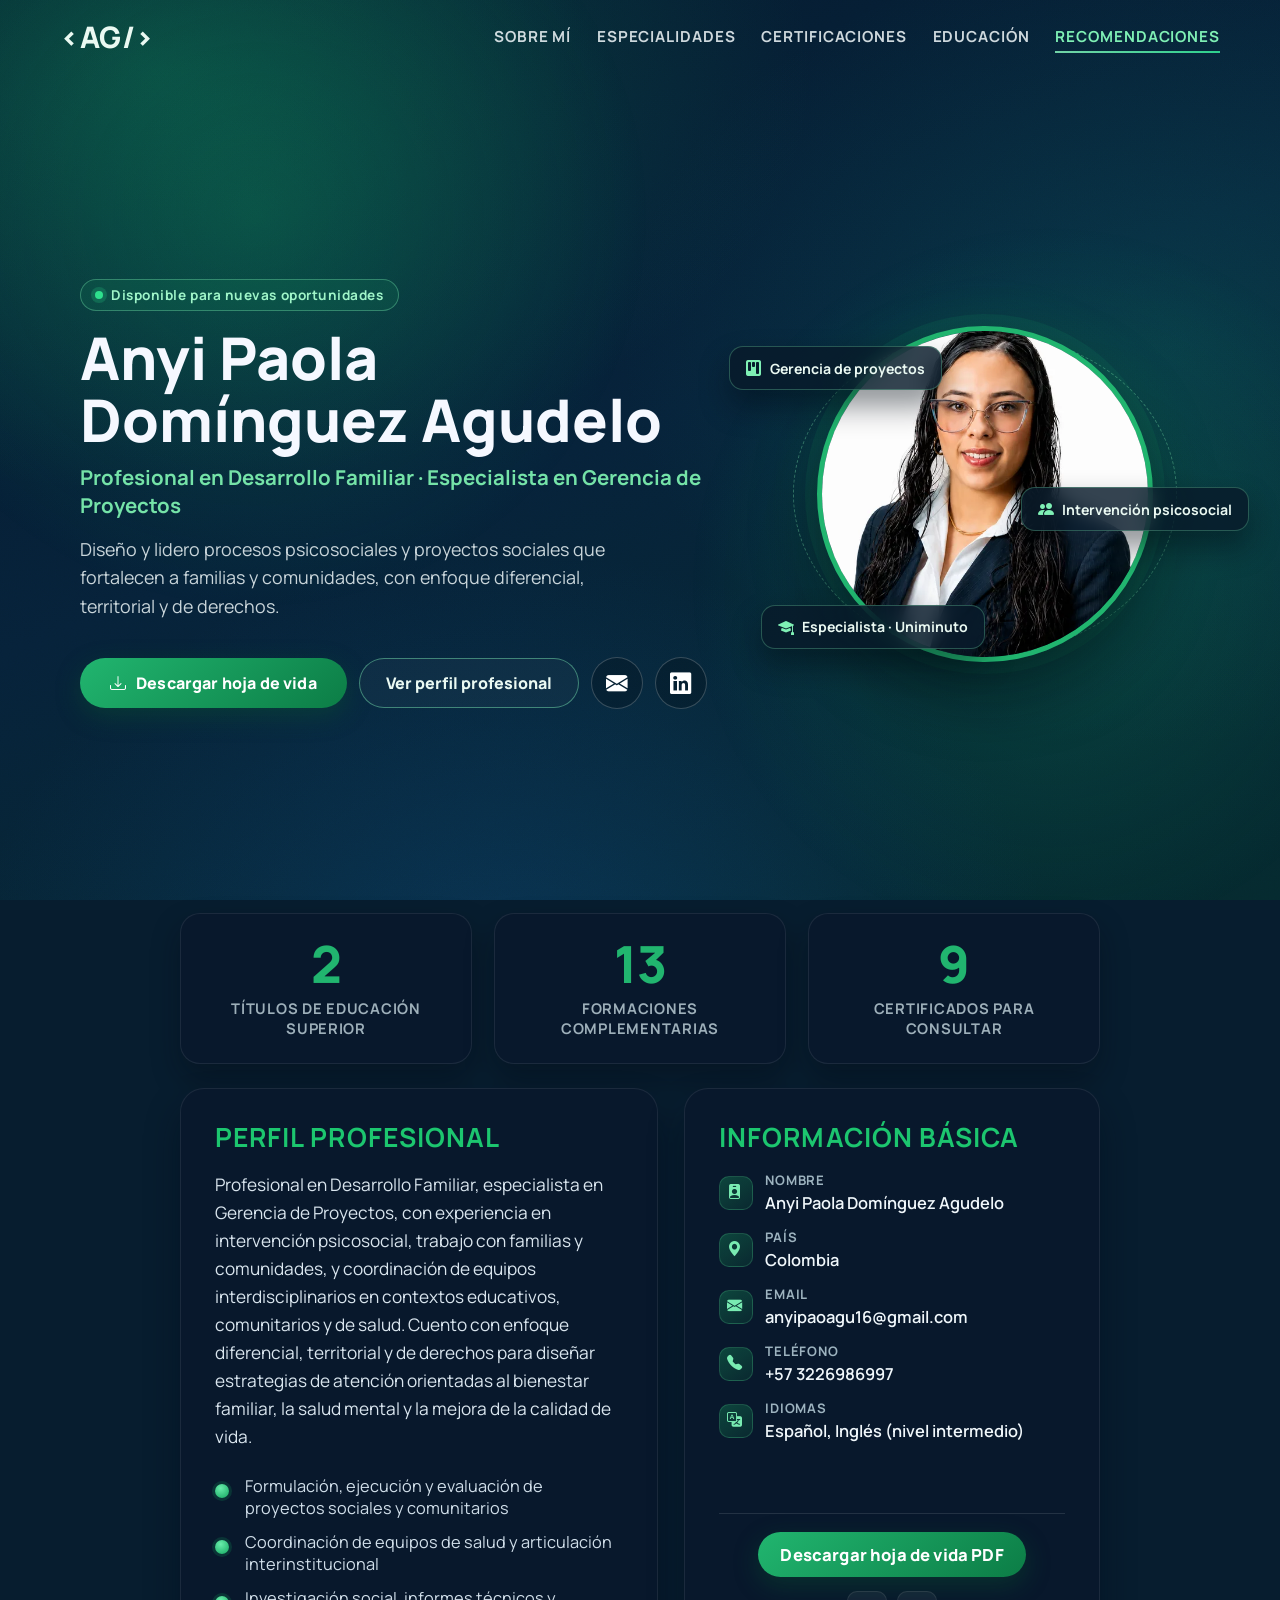
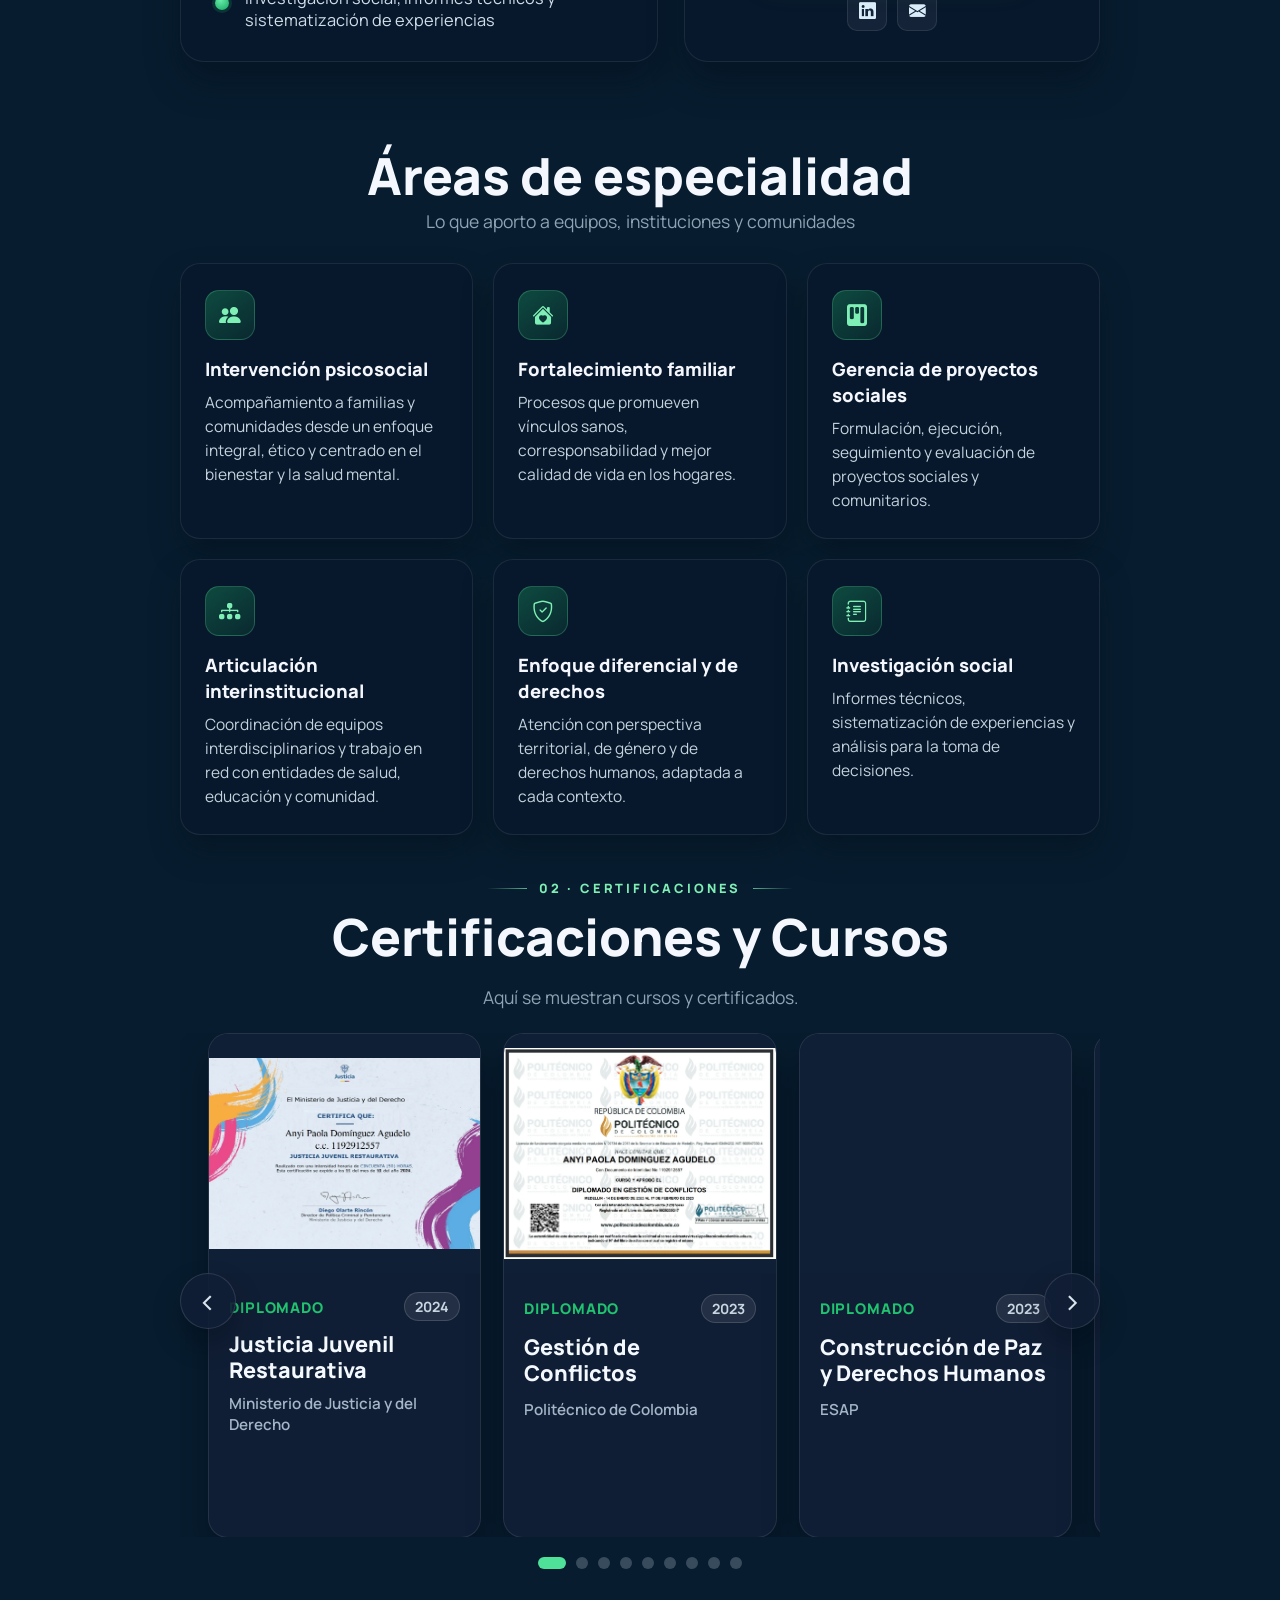
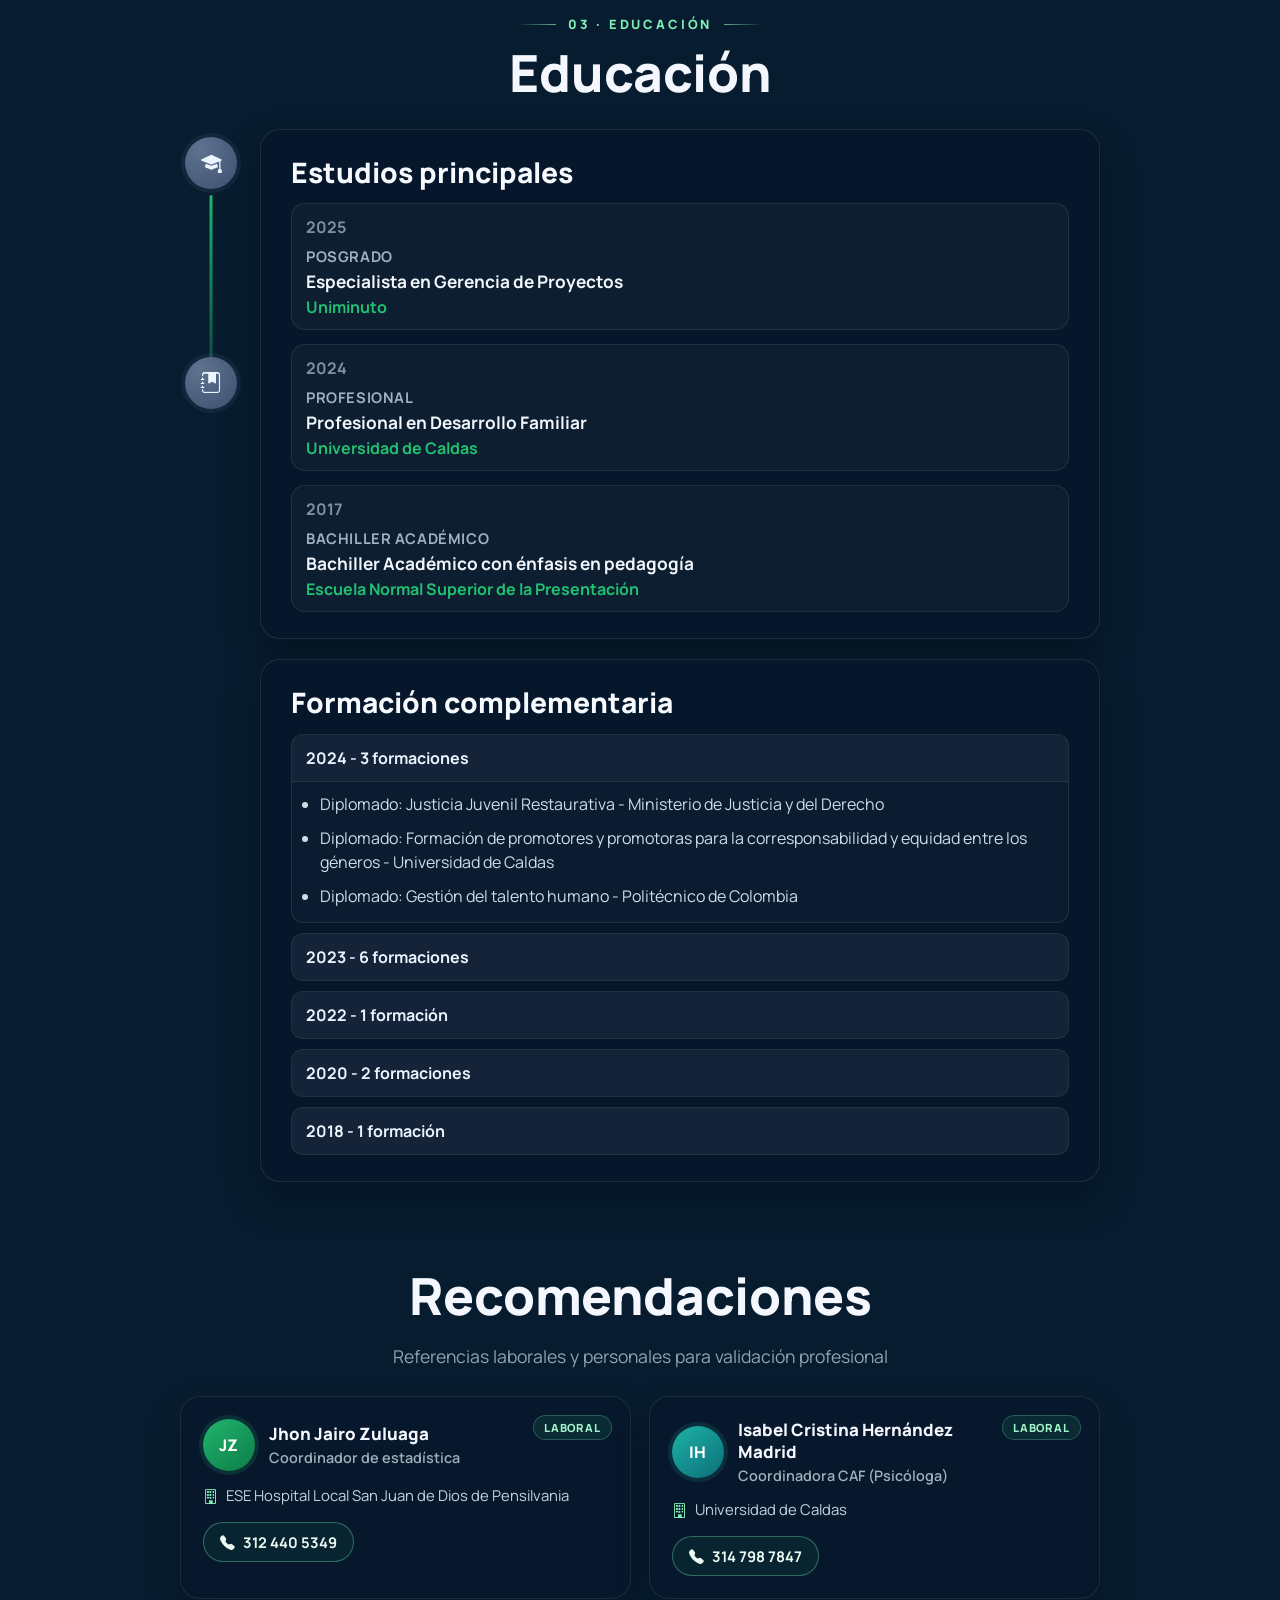
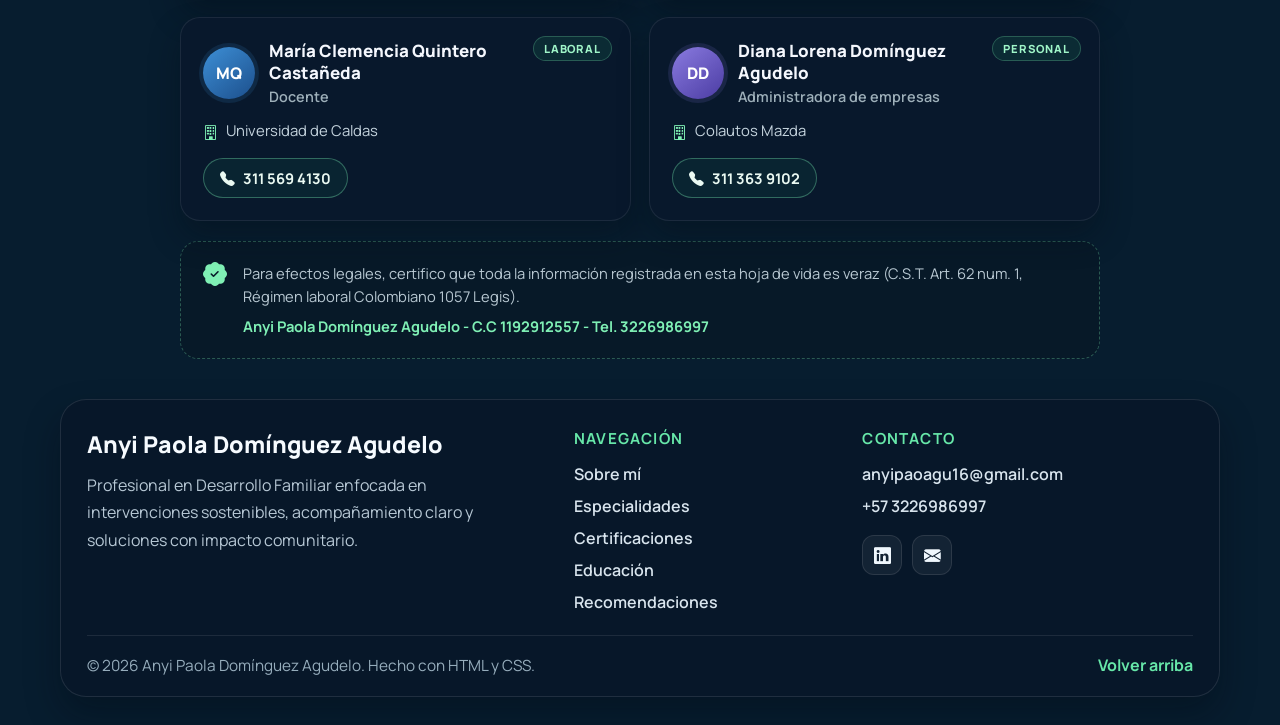
==== commit 031926d8: "Rediseñar portada, fondo, referencias y títulos de sección - Portada en dos columnas en pantallas gr" ====
--- a/index.html
+++ b/index.html
@@ -51,23 +51,32 @@
 	<main id="inicio">
 		<!-- SECCION: PORTADA / HERO -->
 		<section class="hero">
-			<img
-				class="profile-image"
-				src="assets/images/perfil.webp"
-				width="560" height="710"
-				fetchpriority="high"
-				alt="Foto de perfil de Anyi Paola Domínguez Agudelo">
-
-			<p class="hero-kicker">Disponible para nuevas oportunidades</p>
-			<h1>Anyi Paola Domínguez Agudelo</h1>
-			<p class="job-title">Profesional en Desarrollo Familiar · Especialista en Gerencia de Proyectos</p>
-			<p class="tagline">Diseño y lidero procesos psicosociales y proyectos sociales que fortalecen a familias y comunidades, con enfoque diferencial, territorial y de derechos.</p>
-
-			<div class="hero-actions">
-				<a class="btn-download" href="assets/images/docs/hoja-de-vida-anyi.pdf" download="Hoja-de-Vida-Anyi-Paola-Dominguez.pdf"><i class="bi bi-download" aria-hidden="true"></i> Descargar hoja de vida</a>
-				<a class="btn-outline" href="perfil-profesional.html">Ver perfil profesional</a>
-				<a class="btn-social" href="https://mail.google.com/mail/?view=cm&fs=1&to=anyipaoagu16@gmail.com&su=Interes%20en%20tu%20perfil%20profesional&body=Hola%20Anyi,%0A%0AVi%20tu%20perfil%20y%20me%20interesa%20conversar%20contigo%20sobre%20una%20oportunidad%20laboral.%20Tu%20enfoque%20en%20desarrollo%20familiar,%20intervención%20psicosocial%20y%20gestión%20de%20proyectos%20está%20muy%20alineado%20con%20lo%20que%20estamos%20buscando.%0A%0ASi%20te%20parece,%20coordinamos%20una%20entrevista%20esta%20semana.%0A%0AQuedo%20atento/a,%0A" target="_blank" rel="noopener noreferrer" aria-label="Email"><i class="bi bi-envelope-fill" aria-hidden="true"></i></a>
-				<a class="btn-social" href="https://www.linkedin.com/in/anyi-paola-domínguez-agudelo-2b6349274?utm_source=share_via&utm_content=profile&utm_medium=member_android" target="_blank" rel="noopener noreferrer" aria-label="LinkedIn"><i class="bi bi-linkedin" aria-hidden="true"></i></a>
+			<div class="hero-text">
+				<p class="hero-kicker">Disponible para nuevas oportunidades</p>
+				<h1>Anyi Paola Domínguez Agudelo</h1>
+				<p class="job-title">Profesional en Desarrollo Familiar · Especialista en Gerencia de Proyectos</p>
+				<p class="tagline">Diseño y lidero procesos psicosociales y proyectos sociales que fortalecen a familias y comunidades, con enfoque diferencial, territorial y de derechos.</p>
+
+				<div class="hero-actions">
+					<a class="btn-download" href="assets/images/docs/hoja-de-vida-anyi.pdf" download="Hoja-de-Vida-Anyi-Paola-Dominguez.pdf"><i class="bi bi-download" aria-hidden="true"></i> Descargar hoja de vida</a>
+					<a class="btn-outline" href="perfil-profesional.html">Ver perfil profesional</a>
+					<a class="btn-social" href="https://mail.google.com/mail/?view=cm&fs=1&to=anyipaoagu16@gmail.com&su=Interes%20en%20tu%20perfil%20profesional&body=Hola%20Anyi,%0A%0AVi%20tu%20perfil%20y%20me%20interesa%20conversar%20contigo%20sobre%20una%20oportunidad%20laboral.%20Tu%20enfoque%20en%20desarrollo%20familiar,%20intervención%20psicosocial%20y%20gestión%20de%20proyectos%20está%20muy%20alineado%20con%20lo%20que%20estamos%20buscando.%0A%0ASi%20te%20parece,%20coordinamos%20una%20entrevista%20esta%20semana.%0A%0AQuedo%20atento/a,%0A" target="_blank" rel="noopener noreferrer" aria-label="Email"><i class="bi bi-envelope-fill" aria-hidden="true"></i></a>
+					<a class="btn-social" href="https://www.linkedin.com/in/anyi-paola-domínguez-agudelo-2b6349274?utm_source=share_via&utm_content=profile&utm_medium=member_android" target="_blank" rel="noopener noreferrer" aria-label="LinkedIn"><i class="bi bi-linkedin" aria-hidden="true"></i></a>
+				</div>
+			</div>
+
+			<div class="hero-visual">
+				<div class="hero-photo">
+					<img
+						class="profile-image"
+						src="assets/images/perfil.webp"
+						width="560" height="710"
+						fetchpriority="high"
+						alt="Foto de perfil de Anyi Paola Domínguez Agudelo">
+				</div>
+				<span class="hero-badge hero-badge-1"><i class="bi bi-kanban-fill" aria-hidden="true"></i> Gerencia de proyectos</span>
+				<span class="hero-badge hero-badge-2"><i class="bi bi-people-fill" aria-hidden="true"></i> Intervención psicosocial</span>
+				<span class="hero-badge hero-badge-3"><i class="bi bi-mortarboard-fill" aria-hidden="true"></i> Especialista · Uniminuto</span>
 			</div>
 		</section>
 
@@ -129,6 +138,7 @@
 
 		<!-- SECCION: AREAS DE ESPECIALIDAD -->
 		<section id="especialidades" class="skills-section" aria-label="Sección áreas de especialidad">
+			<p class="section-eyebrow">01 · Especialidades</p>
 			<h2 class="section-title">Áreas de especialidad</h2>
 			<p class="section-subtitle">Lo que aporto a equipos, instituciones y comunidades</p>
 
@@ -228,6 +238,7 @@
 
 		<!-- SECCION: CERTIFICACIONES -->
 		<section id="certificaciones" class="certifications-section" aria-label="Sección certificaciones">
+			<p class="section-eyebrow">02 · Certificaciones</p>
 			<h2 class="section-title">Certificaciones y Cursos</h2>
 			<p class="section-subtitle">Aquí se muestran cursos y certificados.</p>
 
@@ -519,6 +530,7 @@
 
 		<!-- SECCION: EDUCACION -->
 		<section id="educacion" class="education-section" aria-label="Sección educación">
+			<p class="section-eyebrow">03 · Educación</p>
 			<h2 class="section-title">Educación</h2>
 
 			<div class="education-shell">
@@ -604,47 +616,69 @@
 		</section>
 
 		<!-- SECCION: RECOMENDACIONES -->
-		<section id="recomendaciones" class="education-section" aria-label="Sección recomendaciones">
+		<section id="recomendaciones" class="refs-section" aria-label="Sección recomendaciones">
+			<p class="section-eyebrow">04 · Recomendaciones</p>
 			<h2 class="section-title">Recomendaciones</h2>
 			<p class="section-subtitle">Referencias laborales y personales para validación profesional</p>
 
-			<div class="education-list">
-				<article class="education-card">
-					<h3>Referencias laborales</h3>
-					<ul class="edu-main-list" aria-label="Referencias laborales">
-						<li>
-							<p class="edu-title">Jhon Jairo Zuluaga</p>
-							<p class="edu-level">Coordinador de estadística - ESE Hospital Local San Juan de Dios de Pensilvania</p>
-							<p class="edu-institution">3124405349</p>
-						</li>
-						<li>
-							<p class="edu-title">Isabel Cristina Hernández Madrid</p>
-							<p class="edu-level">Coordinadora CAF (Psicóloga) - Universidad de Caldas</p>
-							<p class="edu-institution">3147987847</p>
-						</li>
-						<li>
-							<p class="edu-title">María Clemencia Quintero Castañeda</p>
-							<p class="edu-level">Docente Universidad de Caldas</p>
-							<p class="edu-institution">3115694130</p>
-						</li>
-					</ul>
-				</article>
-
-				<article class="education-card">
-					<h3>Referencia personal y declaración legal</h3>
-					<ul class="edu-main-list" aria-label="Referencia personal y declaración legal">
-						<li>
-							<p class="edu-title">Diana Lorena Domínguez Agudelo</p>
-							<p class="edu-level">Colautos Mazda - Administradora de empresas</p>
-							<p class="edu-institution">3113639102</p>
-						</li>
-						<li>
-							<p class="edu-level">Para efectos legales, certifico que toda la información registrada en esta hoja de vida es veraz (C.S.T. Art. 62 num. 1, Régimen laboral Colombiano 1057 Legis).</p>
-							<p class="edu-institution">Anyi Paola Domínguez Agudelo - C.C 1192912557 - Tel. 3226986997</p>
-						</li>
-					</ul>
-				</article>
-			</div>
+			<div class="refs-grid">
+				<article class="ref-card">
+					<span class="ref-tag">Laboral</span>
+					<div class="ref-head">
+						<span class="ref-avatar" aria-hidden="true">JZ</span>
+						<div>
+							<h4 class="ref-name">Jhon Jairo Zuluaga</h4>
+							<p class="ref-role">Coordinador de estadística</p>
+						</div>
+					</div>
+					<p class="ref-org"><i class="bi bi-building" aria-hidden="true"></i> ESE Hospital Local San Juan de Dios de Pensilvania</p>
+					<a class="ref-call" href="tel:+573124405349" aria-label="Llamar a Jhon Jairo Zuluaga"><i class="bi bi-telephone-fill" aria-hidden="true"></i> 312 440 5349</a>
+				</article>
+				<article class="ref-card">
+					<span class="ref-tag">Laboral</span>
+					<div class="ref-head">
+						<span class="ref-avatar" aria-hidden="true">IH</span>
+						<div>
+							<h4 class="ref-name">Isabel Cristina Hernández Madrid</h4>
+							<p class="ref-role">Coordinadora CAF (Psicóloga)</p>
+						</div>
+					</div>
+					<p class="ref-org"><i class="bi bi-building" aria-hidden="true"></i> Universidad de Caldas</p>
+					<a class="ref-call" href="tel:+573147987847" aria-label="Llamar a Isabel Cristina Hernández Madrid"><i class="bi bi-telephone-fill" aria-hidden="true"></i> 314 798 7847</a>
+				</article>
+				<article class="ref-card">
+					<span class="ref-tag">Laboral</span>
+					<div class="ref-head">
+						<span class="ref-avatar" aria-hidden="true">MQ</span>
+						<div>
+							<h4 class="ref-name">María Clemencia Quintero Castañeda</h4>
+							<p class="ref-role">Docente</p>
+						</div>
+					</div>
+					<p class="ref-org"><i class="bi bi-building" aria-hidden="true"></i> Universidad de Caldas</p>
+					<a class="ref-call" href="tel:+573115694130" aria-label="Llamar a María Clemencia Quintero Castañeda"><i class="bi bi-telephone-fill" aria-hidden="true"></i> 311 569 4130</a>
+				</article>
+				<article class="ref-card">
+					<span class="ref-tag">Personal</span>
+					<div class="ref-head">
+						<span class="ref-avatar" aria-hidden="true">DD</span>
+						<div>
+							<h4 class="ref-name">Diana Lorena Domínguez Agudelo</h4>
+							<p class="ref-role">Administradora de empresas</p>
+						</div>
+					</div>
+					<p class="ref-org"><i class="bi bi-building" aria-hidden="true"></i> Colautos Mazda</p>
+					<a class="ref-call" href="tel:+573113639102" aria-label="Llamar a Diana Lorena Domínguez Agudelo"><i class="bi bi-telephone-fill" aria-hidden="true"></i> 311 363 9102</a>
+				</article>
+			</div>
+
+			<aside class="ref-note" aria-label="Declaración legal">
+				<span class="ref-note-icon" aria-hidden="true"><i class="bi bi-patch-check-fill"></i></span>
+				<div>
+					<p>Para efectos legales, certifico que toda la información registrada en esta hoja de vida es veraz (C.S.T. Art. 62 num. 1, Régimen laboral Colombiano 1057 Legis).</p>
+					<p class="ref-note-sign">Anyi Paola Domínguez Agudelo - C.C 1192912557 - Tel. 3226986997</p>
+				</div>
+			</aside>
 		</section>
 	</main>
 
@@ -716,19 +750,27 @@
 			window.addEventListener('scroll', onScroll, { passive: true });
 
 			// Menú: resalta la sección visible.
-			const links = [...document.querySelectorAll('.top-nav a[href^="#"]')];
+			const nav = document.querySelector('.top-nav');
+			const links = [...nav.querySelectorAll('a[href^="#"]')];
 			const sections = links.map((link) => document.querySelector(link.getAttribute('href'))).filter(Boolean);
 			const spy = new IntersectionObserver((entries) => {
 				entries.forEach((entry) => {
 					if (!entry.isIntersecting) return;
-					links.forEach((link) => link.classList.toggle('is-active', link.getAttribute('href') === '#' + entry.target.id));
+					links.forEach((link) => {
+						const active = link.getAttribute('href') === '#' + entry.target.id;
+						link.classList.toggle('is-active', active);
+						// En móvil el menú se desliza: mantiene visible la sección activa.
+						if (active && nav.scrollWidth > nav.clientWidth) {
+							nav.scrollTo({ left: link.offsetLeft - nav.offsetLeft - 16, behavior: reduceMotion ? 'auto' : 'smooth' });
+						}
+					});
 				});
 			}, { rootMargin: '-45% 0px -50% 0px' });
 			sections.forEach((section) => spy.observe(section));
 
 			// Aparición suave de tarjetas al hacer scroll.
 			if (!reduceMotion && 'IntersectionObserver' in window) {
-				const items = document.querySelectorAll('.stat-card, .about-card, .skill-card, .section-title, .section-subtitle, .carousel, .education-card, .site-footer');
+				const items = document.querySelectorAll('.stat-card, .about-card, .skill-card, .section-eyebrow, .section-title, .section-subtitle, .carousel, .ref-card, .ref-note, .education-card, .site-footer');
 				const reveal = new IntersectionObserver((entries) => {
 					entries.forEach((entry) => {
 						if (!entry.isIntersecting) return;
--- a/styles.css
+++ b/styles.css
@@ -39,13 +39,22 @@
 }
 
 .page-bg {
-	background-image:
-		linear-gradient(125deg, rgba(4, 27, 52, 0.94), rgba(5, 51, 42, 0.65)),
-		url("https://images.unsplash.com/photo-1482192505345-5655af888cc4?auto=format&fit=crop&w=2050&q=80");
-	background-size: cover;
-	background-position: center;
 	z-index: -2;
-	transform: scale(1.04);
+	background:
+		radial-gradient(1100px 700px at 12% 8%, rgba(22, 170, 105, 0.28), transparent 60%),
+		radial-gradient(900px 650px at 92% 38%, rgba(16, 130, 120, 0.22), transparent 62%),
+		radial-gradient(900px 700px at 40% 108%, rgba(14, 70, 130, 0.4), transparent 60%),
+		linear-gradient(160deg, #041a2e 0%, #06223a 48%, #052a2f 100%);
+}
+
+/* Textura de grano sutil */
+.page-bg::after {
+	content: "";
+	position: absolute;
+	inset: 0;
+	opacity: 0.07;
+	mix-blend-mode: overlay;
+	background-image: url("data:image/svg+xml,%3Csvg xmlns='http://www.w3.org/2000/svg' width='160' height='160'%3E%3Cfilter id='n'%3E%3CfeTurbulence type='fractalNoise' baseFrequency='0.85' numOctaves='3' stitchTiles='stitch'/%3E%3C/filter%3E%3Crect width='100%25' height='100%25' filter='url(%23n)'/%3E%3C/svg%3E");
 }
 
 .page-overlay {
@@ -2006,3 +2015,423 @@
 		transition-duration: 0.01ms !important;
 	}
 }
+
+
+/* ============================================================
+   SECCION: PAQUETE VISUAL (portada, etiquetas, referencias)
+   ============================================================ */
+
+/* Portada: base (movil) */
+.hero-text {
+	display: grid;
+	justify-items: center;
+	gap: 10px;
+}
+
+.hero-visual {
+	position: relative;
+	order: -1;
+	display: grid;
+	place-items: center;
+}
+
+.hero-photo {
+	position: relative;
+	display: grid;
+	place-items: center;
+}
+
+.hero-photo::before {
+	content: "";
+	position: absolute;
+	inset: -14px;
+	border-radius: 50%;
+	border: 1px dashed rgba(127, 240, 181, 0.4);
+	animation: ring-spin 50s linear infinite;
+	pointer-events: none;
+}
+
+.hero-photo::after {
+	content: "";
+	position: absolute;
+	inset: -48px;
+	z-index: -1;
+	border-radius: 50%;
+	background: radial-gradient(circle, rgba(33, 181, 111, 0.28), transparent 66%);
+	pointer-events: none;
+}
+
+.hero-photo .profile-image {
+	margin-bottom: 0;
+}
+
+@keyframes ring-spin {
+	to {
+		transform: rotate(360deg);
+	}
+}
+
+.hero-badge {
+	display: none;
+}
+
+@keyframes badge-float {
+	0%,
+	100% {
+		transform: translateY(0);
+	}
+
+	50% {
+		transform: translateY(-8px);
+	}
+}
+
+/* Portada: dos columnas en pantallas grandes */
+@media (min-width: 900px) {
+	.hero {
+		width: min(1120px, 92vw);
+		margin-left: calc(50% - min(560px, 46vw));
+		grid-template-columns: minmax(0, 1.25fr) minmax(0, 0.85fr);
+		place-items: center start;
+		text-align: left;
+		gap: 56px;
+		min-height: calc(100vh - 110px);
+		padding: 24px 0 56px;
+	}
+
+	.hero-text {
+		justify-items: start;
+	}
+
+	.hero h1 {
+		font-size: clamp(2.6rem, 4.6vw, 4rem);
+	}
+
+	.job-title {
+		font-size: clamp(1.1rem, 1.6vw, 1.35rem);
+	}
+
+	.tagline {
+		font-size: 1.12rem;
+		line-height: 1.6;
+		max-width: 560px;
+	}
+
+	.hero-actions {
+		justify-content: flex-start;
+		margin-top: 8px;
+	}
+
+	.hero-visual {
+		order: 0;
+		justify-self: center;
+		width: min(400px, 100%);
+	}
+
+	.hero-photo {
+		width: 100%;
+	}
+
+	.hero-photo .profile-image {
+		width: 84%;
+		border-width: 5px;
+		animation: none;
+		box-shadow:
+			0 30px 60px rgba(2, 10, 20, 0.6),
+			0 0 0 12px rgba(33, 181, 111, 0.1);
+	}
+
+	.hero-photo::before {
+		inset: 2%;
+	}
+
+	.hero-badge {
+		position: absolute;
+		display: inline-flex;
+		align-items: center;
+		gap: 8px;
+		padding: 10px 16px;
+		border-radius: 14px;
+		background: rgba(8, 26, 42, 0.82);
+		border: 1px solid rgba(127, 240, 181, 0.28);
+		backdrop-filter: blur(10px);
+		-webkit-backdrop-filter: blur(10px);
+		box-shadow: 0 16px 30px rgba(2, 10, 20, 0.45);
+		color: #eaf9f2;
+		font-size: 0.88rem;
+		font-weight: 700;
+		white-space: nowrap;
+		animation: badge-float 6s ease-in-out infinite;
+	}
+
+	.hero-badge i {
+		color: #7ff0b5;
+		font-size: 1rem;
+	}
+
+	.hero-badge-1 {
+		top: 6%;
+		left: -14%;
+	}
+
+	.hero-badge-2 {
+		top: 48%;
+		right: -16%;
+		animation-delay: -2s;
+	}
+
+	.hero-badge-3 {
+		bottom: 4%;
+		left: -6%;
+		animation-delay: -4s;
+	}
+}
+
+/* Etiquetas editoriales sobre los titulos */
+.section-eyebrow {
+	display: flex;
+	align-items: center;
+	justify-content: center;
+	gap: 12px;
+	margin: 0 0 12px;
+	color: #7ff0b5;
+	font-size: 0.8rem;
+	font-weight: 800;
+	letter-spacing: 0.22em;
+	text-transform: uppercase;
+}
+
+.section-eyebrow::before,
+.section-eyebrow::after {
+	content: "";
+	width: 40px;
+	height: 1px;
+	background: linear-gradient(90deg, transparent, rgba(127, 240, 181, 0.7));
+}
+
+.section-eyebrow::after {
+	background: linear-gradient(90deg, rgba(127, 240, 181, 0.7), transparent);
+}
+
+/* Recomendaciones como tarjetas */
+.refs-section {
+	margin: 56px 0 40px;
+}
+
+.refs-section .section-subtitle {
+	margin-bottom: 28px;
+}
+
+.refs-grid {
+	display: grid;
+	grid-template-columns: repeat(2, minmax(0, 1fr));
+	gap: 18px;
+}
+
+.ref-card {
+	position: relative;
+	display: grid;
+	gap: 14px;
+	align-content: start;
+	padding: 22px;
+	border-radius: 20px;
+	background: var(--card-deep);
+	border: 1px solid rgba(255, 255, 255, 0.08);
+	box-shadow: 0 16px 30px rgba(4, 14, 26, 0.4);
+	transition:
+		transform 0.3s ease,
+		border-color 0.3s ease;
+}
+
+.ref-card:hover {
+	transform: translateY(-4px);
+	border-color: rgba(127, 240, 181, 0.3);
+}
+
+.ref-tag {
+	position: absolute;
+	top: 18px;
+	right: 18px;
+	padding: 4px 10px;
+	border-radius: 999px;
+	background: rgba(33, 181, 111, 0.12);
+	border: 1px solid rgba(127, 240, 181, 0.25);
+	color: #9ff5c8;
+	font-size: 0.7rem;
+	font-weight: 800;
+	letter-spacing: 0.08em;
+	text-transform: uppercase;
+}
+
+.ref-head {
+	display: flex;
+	align-items: center;
+	gap: 14px;
+	padding-right: 78px;
+}
+
+.ref-avatar {
+	flex: none;
+	width: 52px;
+	height: 52px;
+	display: grid;
+	place-items: center;
+	border-radius: 50%;
+	color: #ffffff;
+	font-weight: 800;
+	letter-spacing: 0.03em;
+	background: linear-gradient(140deg, #21b56f, #0c7d46);
+	box-shadow: 0 0 0 4px rgba(33, 181, 111, 0.14);
+}
+
+.ref-card:nth-child(2) .ref-avatar {
+	background: linear-gradient(140deg, #1eb3a6, #0b6f7a);
+	box-shadow: 0 0 0 4px rgba(30, 179, 166, 0.14);
+}
+
+.ref-card:nth-child(3) .ref-avatar {
+	background: linear-gradient(140deg, #3d8fd6, #1c4f8c);
+	box-shadow: 0 0 0 4px rgba(61, 143, 214, 0.14);
+}
+
+.ref-card:nth-child(4) .ref-avatar {
+	background: linear-gradient(140deg, #8a7be0, #4b3ca3);
+	box-shadow: 0 0 0 4px rgba(138, 123, 224, 0.14);
+}
+
+.ref-name {
+	margin: 0;
+	font-size: 1.06rem;
+	font-weight: 800;
+	color: #f4f7fd;
+	line-height: 1.3;
+}
+
+.ref-role {
+	margin: 3px 0 0;
+	color: #9eb0ba;
+	font-size: 0.9rem;
+	font-weight: 600;
+}
+
+.ref-org {
+	margin: 0;
+	display: flex;
+	align-items: flex-start;
+	gap: 8px;
+	color: #c4d3dd;
+	font-size: 0.93rem;
+	line-height: 1.45;
+}
+
+.ref-org i {
+	color: #7ff0b5;
+	margin-top: 2px;
+}
+
+.ref-call {
+	justify-self: start;
+	display: inline-flex;
+	align-items: center;
+	gap: 8px;
+	padding: 9px 16px;
+	border-radius: 999px;
+	border: 1px solid rgba(127, 240, 181, 0.35);
+	background: rgba(33, 181, 111, 0.08);
+	color: #eaf9f2;
+	font-size: 0.92rem;
+	font-weight: 700;
+	text-decoration: none;
+	transition:
+		background 0.24s ease,
+		border-color 0.24s ease;
+}
+
+.ref-call:hover,
+.ref-call:focus-visible {
+	background: rgba(33, 181, 111, 0.2);
+	border-color: rgba(127, 240, 181, 0.75);
+}
+
+.ref-note {
+	margin-top: 20px;
+	display: flex;
+	align-items: flex-start;
+	gap: 16px;
+	padding: 20px 22px;
+	border-radius: 18px;
+	border: 1px dashed rgba(127, 240, 181, 0.3);
+	background: rgba(8, 22, 35, 0.5);
+}
+
+.ref-note-icon {
+	flex: none;
+	color: #7ff0b5;
+	font-size: 1.5rem;
+	line-height: 1;
+}
+
+.ref-note p {
+	margin: 0;
+	color: #b9c9d3;
+	font-size: 0.92rem;
+	line-height: 1.55;
+}
+
+.ref-note .ref-note-sign {
+	margin-top: 8px;
+	color: #7ff0b5;
+	font-weight: 700;
+}
+
+@media (max-width: 680px) {
+	.refs-grid {
+		grid-template-columns: 1fr;
+		gap: 12px;
+	}
+
+	.ref-card {
+		padding: 18px;
+	}
+
+	.ref-note {
+		padding: 16px 18px;
+	}
+
+	.section-eyebrow {
+		font-size: 0.72rem;
+		letter-spacing: 0.18em;
+	}
+}
+
+@media (min-width: 900px) and (max-width: 1199px) {
+	.hero {
+		gap: 40px;
+	}
+
+	.hero-badge {
+		font-size: 0.8rem;
+		padding: 8px 13px;
+	}
+
+	.hero-badge-1 {
+		left: -8%;
+	}
+
+	.hero-badge-2 {
+		right: -4%;
+		top: 56%;
+	}
+}
+
+@media (max-width: 899px) {
+	.hero-visual {
+		margin: 14px 0 26px;
+	}
+}
+
+@media (min-width: 900px) and (max-width: 1199px) {
+	.hero-photo::after {
+		inset: -18px;
+	}
+}
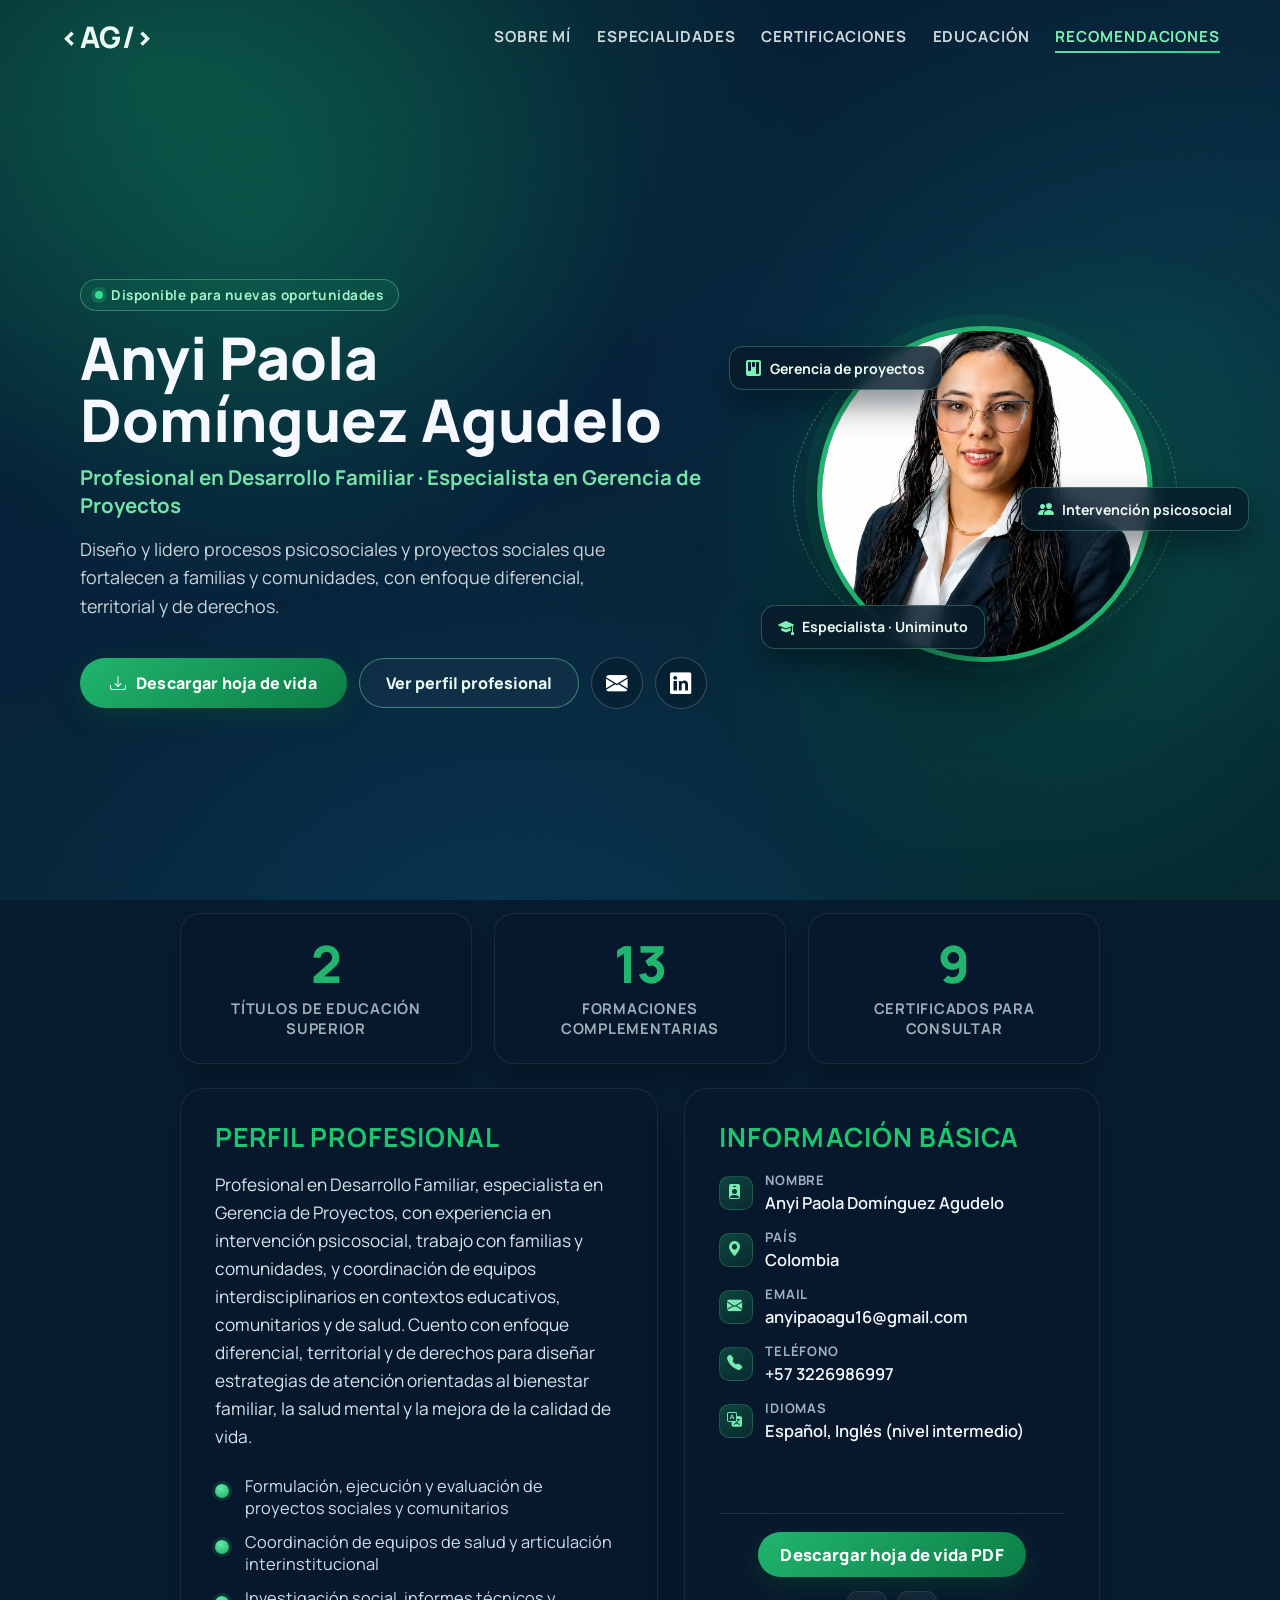
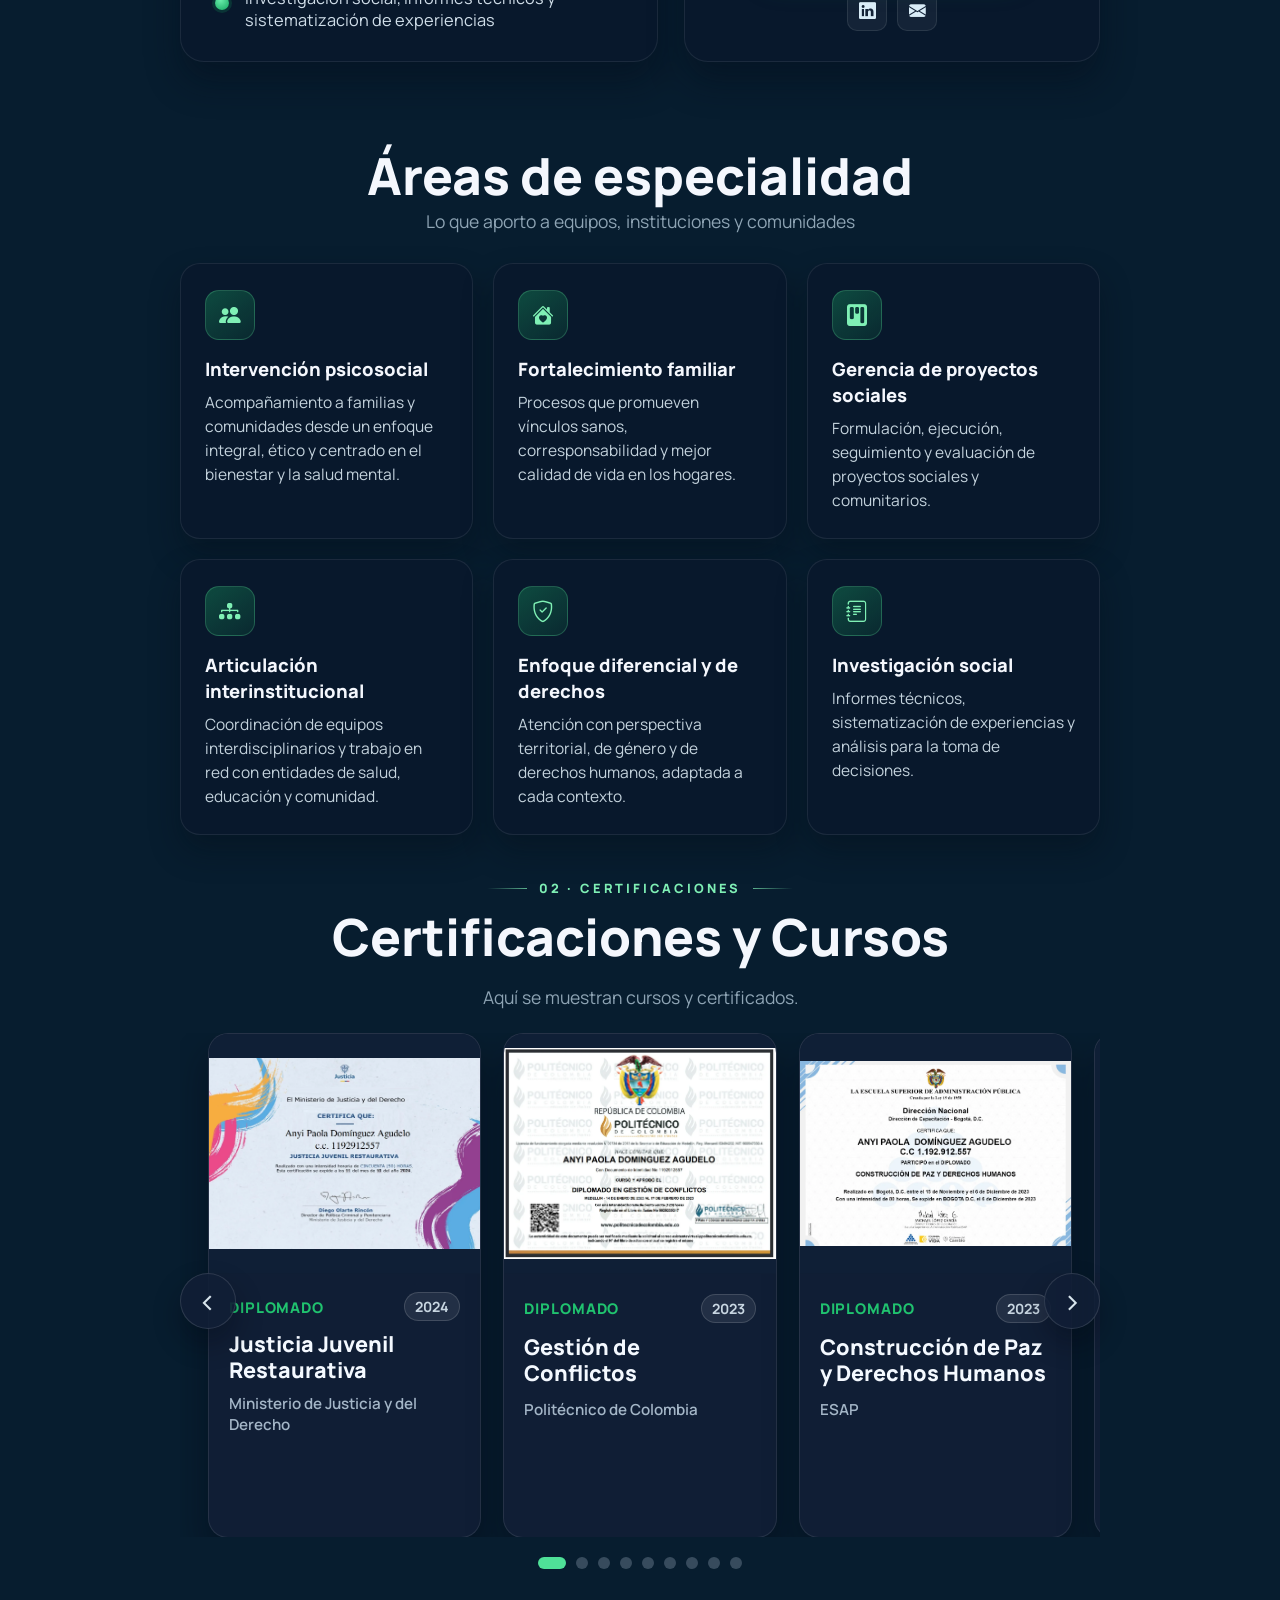
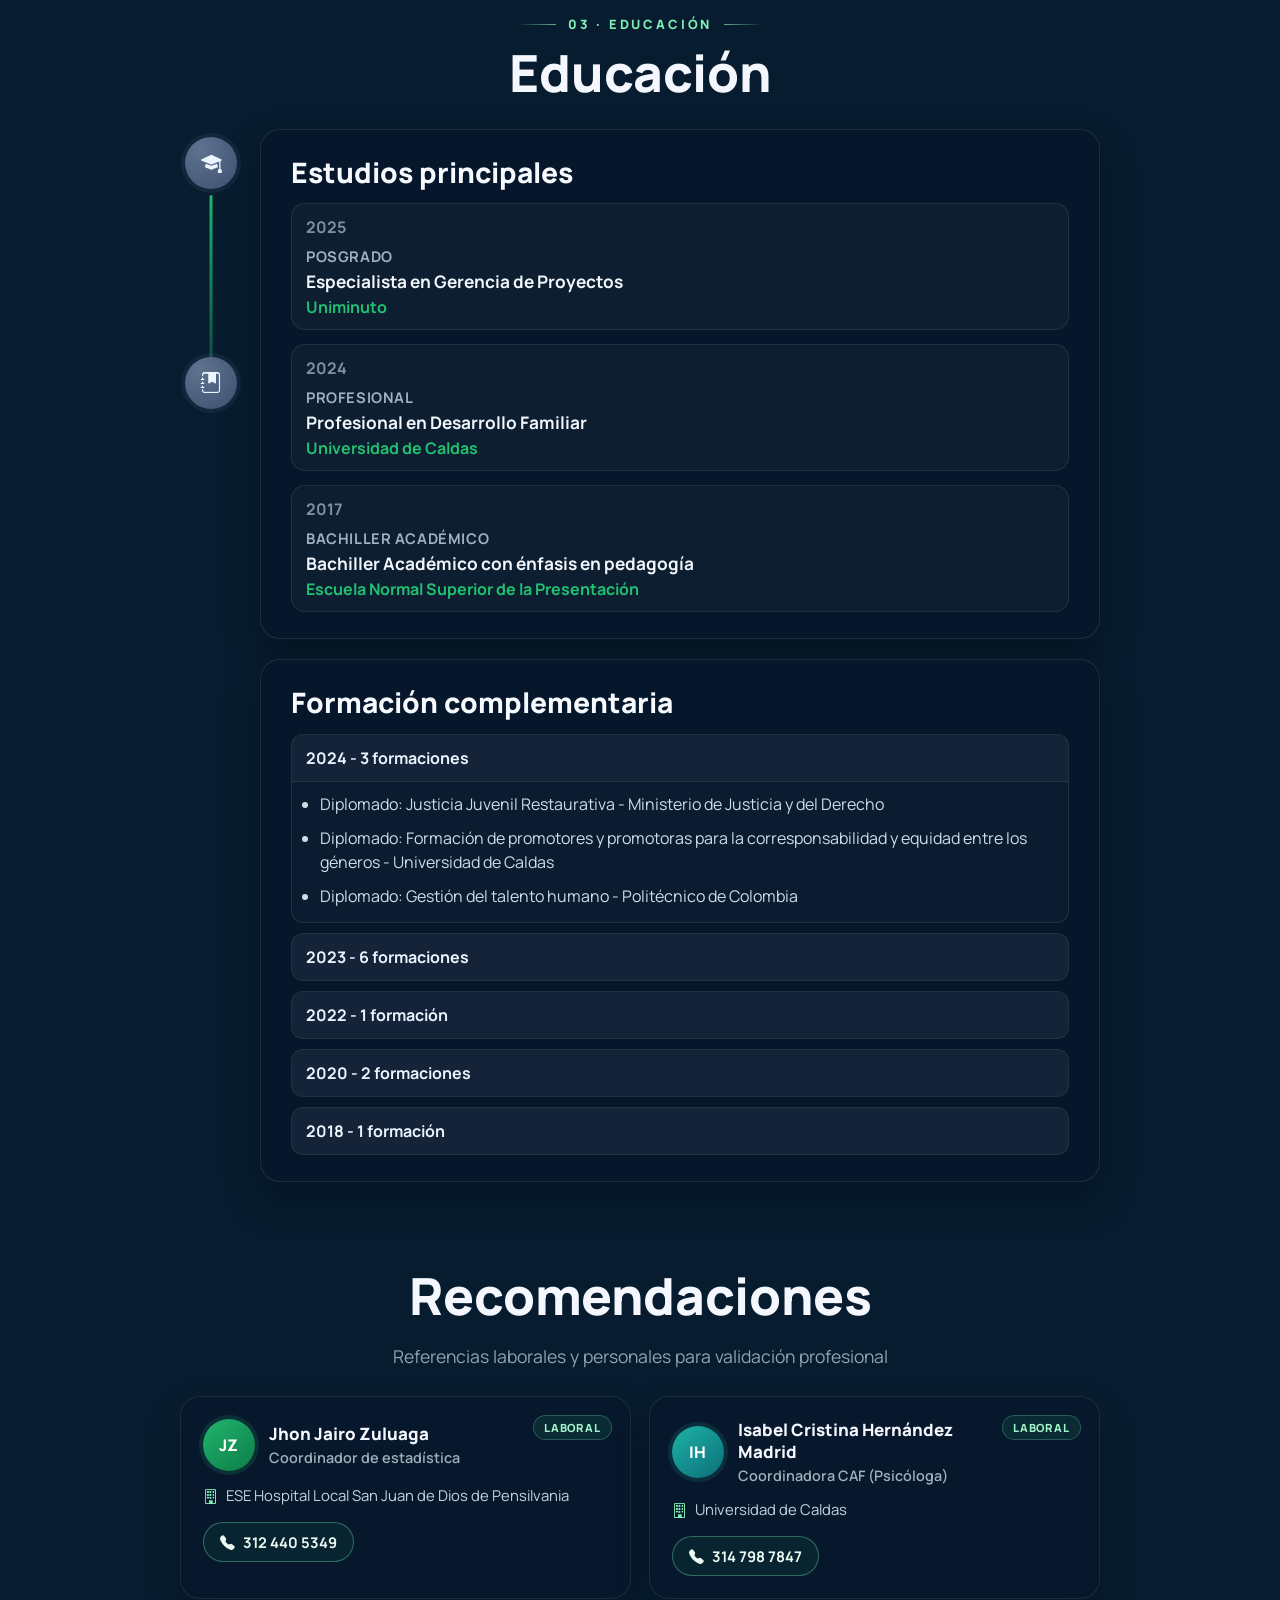
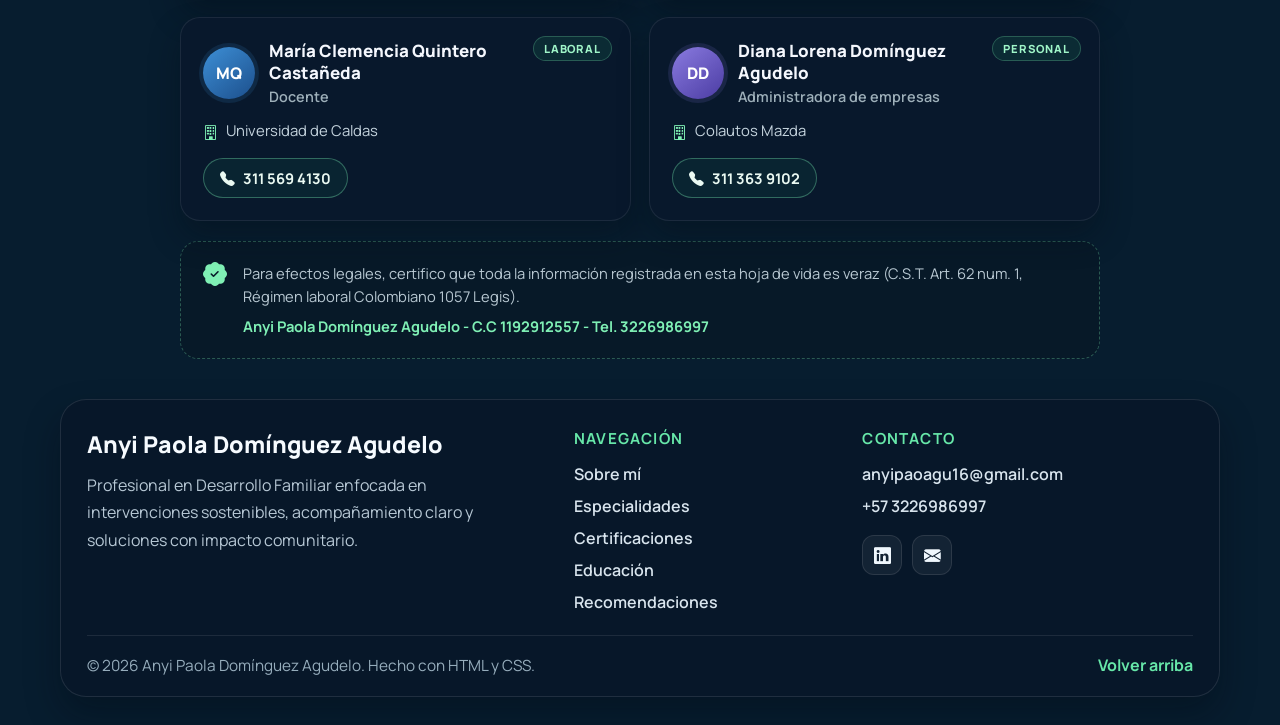
==== commit d1eb6a02: "Agregar efectos de impacto: entrada animada, contadores, brillo y progreso - La portada aparece en c" ====
--- a/index.html
+++ b/index.html
@@ -28,6 +28,8 @@
 	<link rel="stylesheet" href="styles.css">
 </head>
 <body>
+	<div class="scroll-progress" aria-hidden="true"></div>
+
 	<!-- SECCION: FONDO DECORATIVO -->
 	<div class="page-bg"></div>
 	<div class="page-overlay"></div>
@@ -53,7 +55,7 @@
 		<section class="hero">
 			<div class="hero-text">
 				<p class="hero-kicker">Disponible para nuevas oportunidades</p>
-				<h1>Anyi Paola Domínguez Agudelo</h1>
+				<h1><span class="h1-line">Anyi Paola</span> <span class="h1-line">Domínguez Agudelo</span></h1>
 				<p class="job-title">Profesional en Desarrollo Familiar · Especialista en Gerencia de Proyectos</p>
 				<p class="tagline">Diseño y lidero procesos psicosociales y proyectos sociales que fortalecen a familias y comunidades, con enfoque diferencial, territorial y de derechos.</p>
 
@@ -745,9 +747,62 @@
 
 			// Encabezado: fondo al hacer scroll.
 			const header = document.querySelector('.site-header');
-			const onScroll = () => header.classList.toggle('is-scrolled', window.scrollY > 24);
+			const progress = document.querySelector('.scroll-progress');
+			let ticking = false;
+			const onScroll = () => {
+				ticking = false;
+				header.classList.toggle('is-scrolled', window.scrollY > 24);
+				const max = document.documentElement.scrollHeight - window.innerHeight;
+				progress.style.transform = 'scaleX(' + (max > 0 ? Math.min(window.scrollY / max, 1) : 0) + ')';
+			};
 			onScroll();
-			window.addEventListener('scroll', onScroll, { passive: true });
+			window.addEventListener('scroll', () => {
+				if (!ticking) {
+					ticking = true;
+					requestAnimationFrame(onScroll);
+				}
+			}, { passive: true });
+			window.addEventListener('resize', onScroll);
+
+			// Contadores: las cifras suben desde 0 al aparecer en pantalla.
+			const counters = document.querySelectorAll('.stat-card h3');
+			if (!reduceMotion && 'IntersectionObserver' in window) {
+				const countObserver = new IntersectionObserver((entries) => {
+					entries.forEach((entry) => {
+						if (!entry.isIntersecting) return;
+						countObserver.unobserve(entry.target);
+						const el = entry.target;
+						const target = Number(el.dataset.target);
+						const start = performance.now();
+						const duration = 1400;
+						const step = (now) => {
+							const t = Math.min((now - start) / duration, 1);
+							el.textContent = Math.round(target * (1 - Math.pow(1 - t, 3)));
+							if (t < 1) requestAnimationFrame(step);
+						};
+						requestAnimationFrame(step);
+					});
+				}, { threshold: 0.6 });
+				counters.forEach((el) => {
+					const target = parseInt(el.textContent, 10);
+					if (Number.isNaN(target)) return;
+					el.dataset.target = target;
+					el.setAttribute('aria-label', String(target));
+					el.textContent = '0';
+					countObserver.observe(el);
+				});
+			}
+
+			// Brillo que sigue el mouse en las tarjetas (solo en pantallas con mouse).
+			if (window.matchMedia('(hover: hover) and (pointer: fine)').matches) {
+				document.querySelectorAll('.skill-card, .ref-card').forEach((card) => {
+					card.addEventListener('pointermove', (event) => {
+						const rect = card.getBoundingClientRect();
+						card.style.setProperty('--mx', (event.clientX - rect.left) + 'px');
+						card.style.setProperty('--my', (event.clientY - rect.top) + 'px');
+					});
+				});
+			}
 
 			// Menú: resalta la sección visible.
 			const nav = document.querySelector('.top-nav');
--- a/styles.css
+++ b/styles.css
@@ -2435,3 +2435,155 @@
 		inset: -18px;
 	}
 }
+
+/* ============================================================
+   SECCION: EFECTOS DE IMPACTO
+   ============================================================ */
+
+/* Barra de progreso de lectura */
+.scroll-progress {
+	position: fixed;
+	top: 0;
+	left: 0;
+	right: 0;
+	z-index: 60;
+	height: 3px;
+	background: linear-gradient(90deg, #0c7d46, #21b56f 55%, #7ff0b5);
+	box-shadow: 0 0 12px rgba(33, 181, 111, 0.6);
+	transform: scaleX(0);
+	transform-origin: left center;
+	pointer-events: none;
+}
+
+/* Entrada animada de la portada */
+.hero {
+	animation: none;
+}
+
+.h1-line {
+	display: block;
+}
+
+.hero-text > *:not(h1),
+.h1-line {
+	animation: intro-up 0.9s cubic-bezier(0.22, 1, 0.36, 1) both;
+}
+
+.hero-text .hero-kicker {
+	animation-delay: 0.1s;
+}
+
+.h1-line:first-child {
+	animation-delay: 0.22s;
+}
+
+.h1-line:last-child {
+	animation-delay: 0.34s;
+}
+
+.hero-text .job-title {
+	animation-delay: 0.5s;
+}
+
+.hero-text .tagline {
+	animation-delay: 0.62s;
+}
+
+.hero-text .hero-actions {
+	animation-delay: 0.76s;
+}
+
+.hero-photo {
+	animation: intro-photo 1.1s cubic-bezier(0.22, 1, 0.36, 1) 0.25s both;
+}
+
+@keyframes intro-up {
+	from {
+		opacity: 0;
+		transform: translateY(26px);
+		filter: blur(6px);
+	}
+
+	to {
+		opacity: 1;
+		transform: none;
+		filter: none;
+	}
+}
+
+@keyframes intro-photo {
+	from {
+		opacity: 0;
+		transform: scale(0.86);
+	}
+
+	to {
+		opacity: 1;
+		transform: none;
+	}
+}
+
+@keyframes badge-in {
+	from {
+		opacity: 0;
+		scale: 0.6;
+	}
+
+	to {
+		opacity: 1;
+		scale: 1;
+	}
+}
+
+@media (min-width: 900px) {
+	.hero-badge {
+		animation:
+			badge-in 0.6s cubic-bezier(0.34, 1.56, 0.64, 1) both,
+			badge-float 6s ease-in-out infinite;
+	}
+
+	.hero-badge-1 {
+		animation-delay: 1s, 0s;
+	}
+
+	.hero-badge-2 {
+		animation-delay: 1.15s, -2s;
+	}
+
+	.hero-badge-3 {
+		animation-delay: 1.3s, -4s;
+	}
+}
+
+/* Brillo que sigue el mouse */
+@property --spot {
+	syntax: "<number>";
+	inherits: false;
+	initial-value: 0;
+}
+
+.skill-card,
+.ref-card {
+	background:
+		radial-gradient(420px circle at var(--mx, 50%) var(--my, 50%), rgba(33, 181, 111, calc(0.26 * var(--spot))), transparent 50%),
+		var(--card-deep);
+	transition:
+		--spot 0.35s ease,
+		transform 0.3s ease,
+		border-color 0.3s ease,
+		box-shadow 0.3s ease;
+}
+
+.skill-card:hover,
+.ref-card:hover {
+	--spot: 1;
+}
+
+@media (prefers-reduced-motion: reduce) {
+	.hero-text > *,
+	.h1-line,
+	.hero-photo,
+	.hero-badge {
+		animation: none !important;
+	}
+}
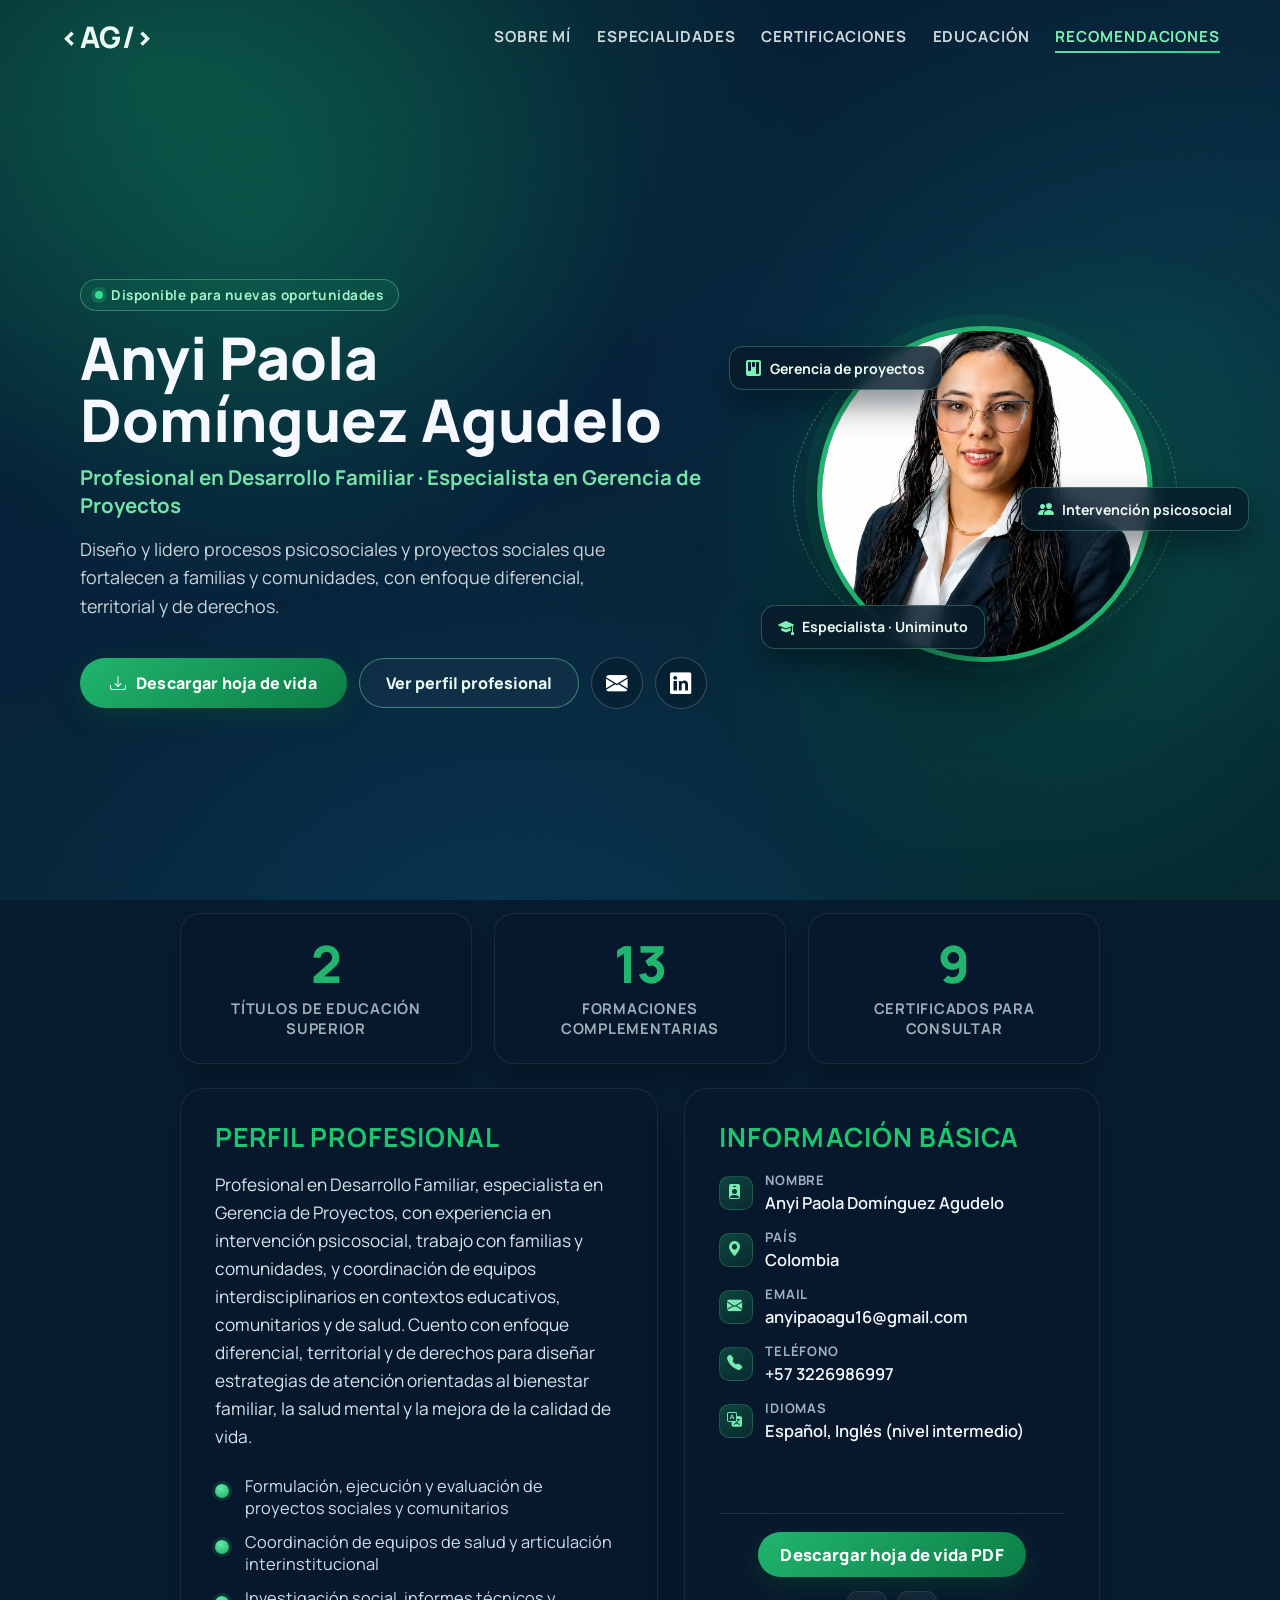
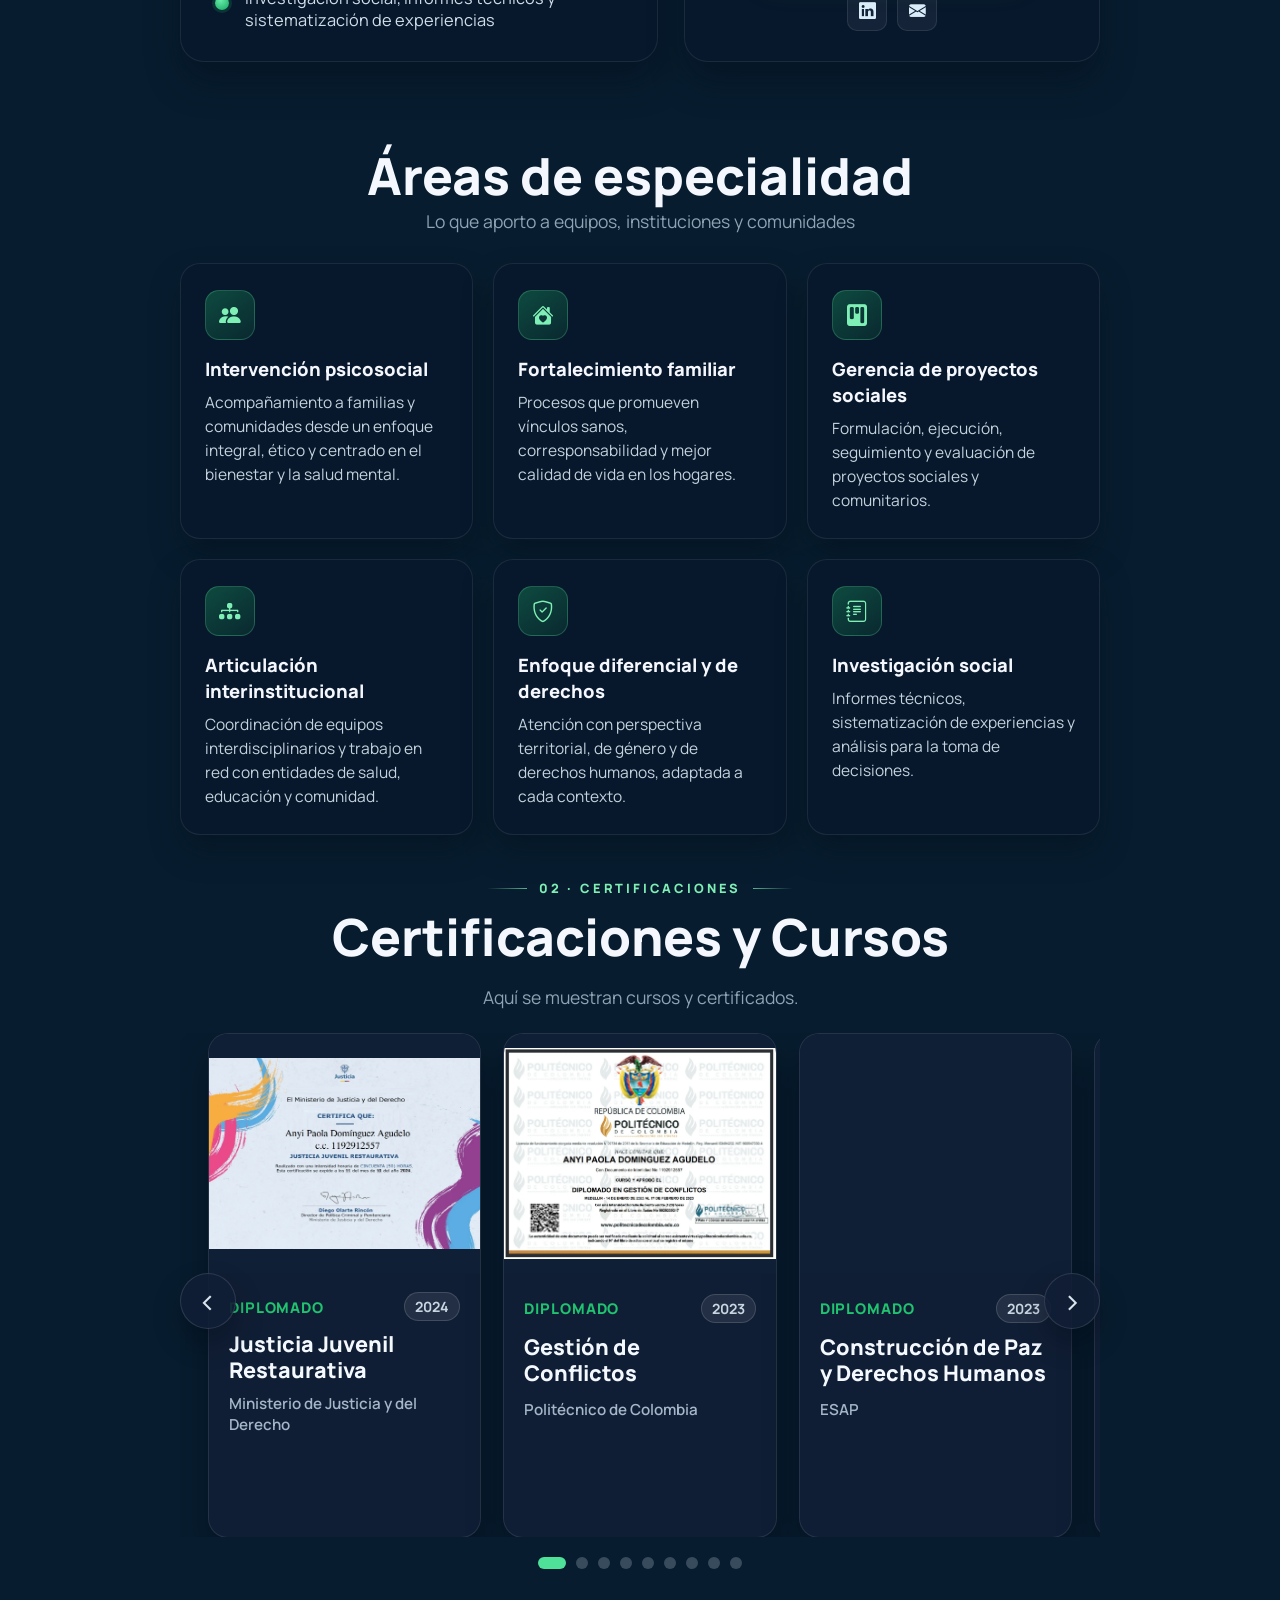
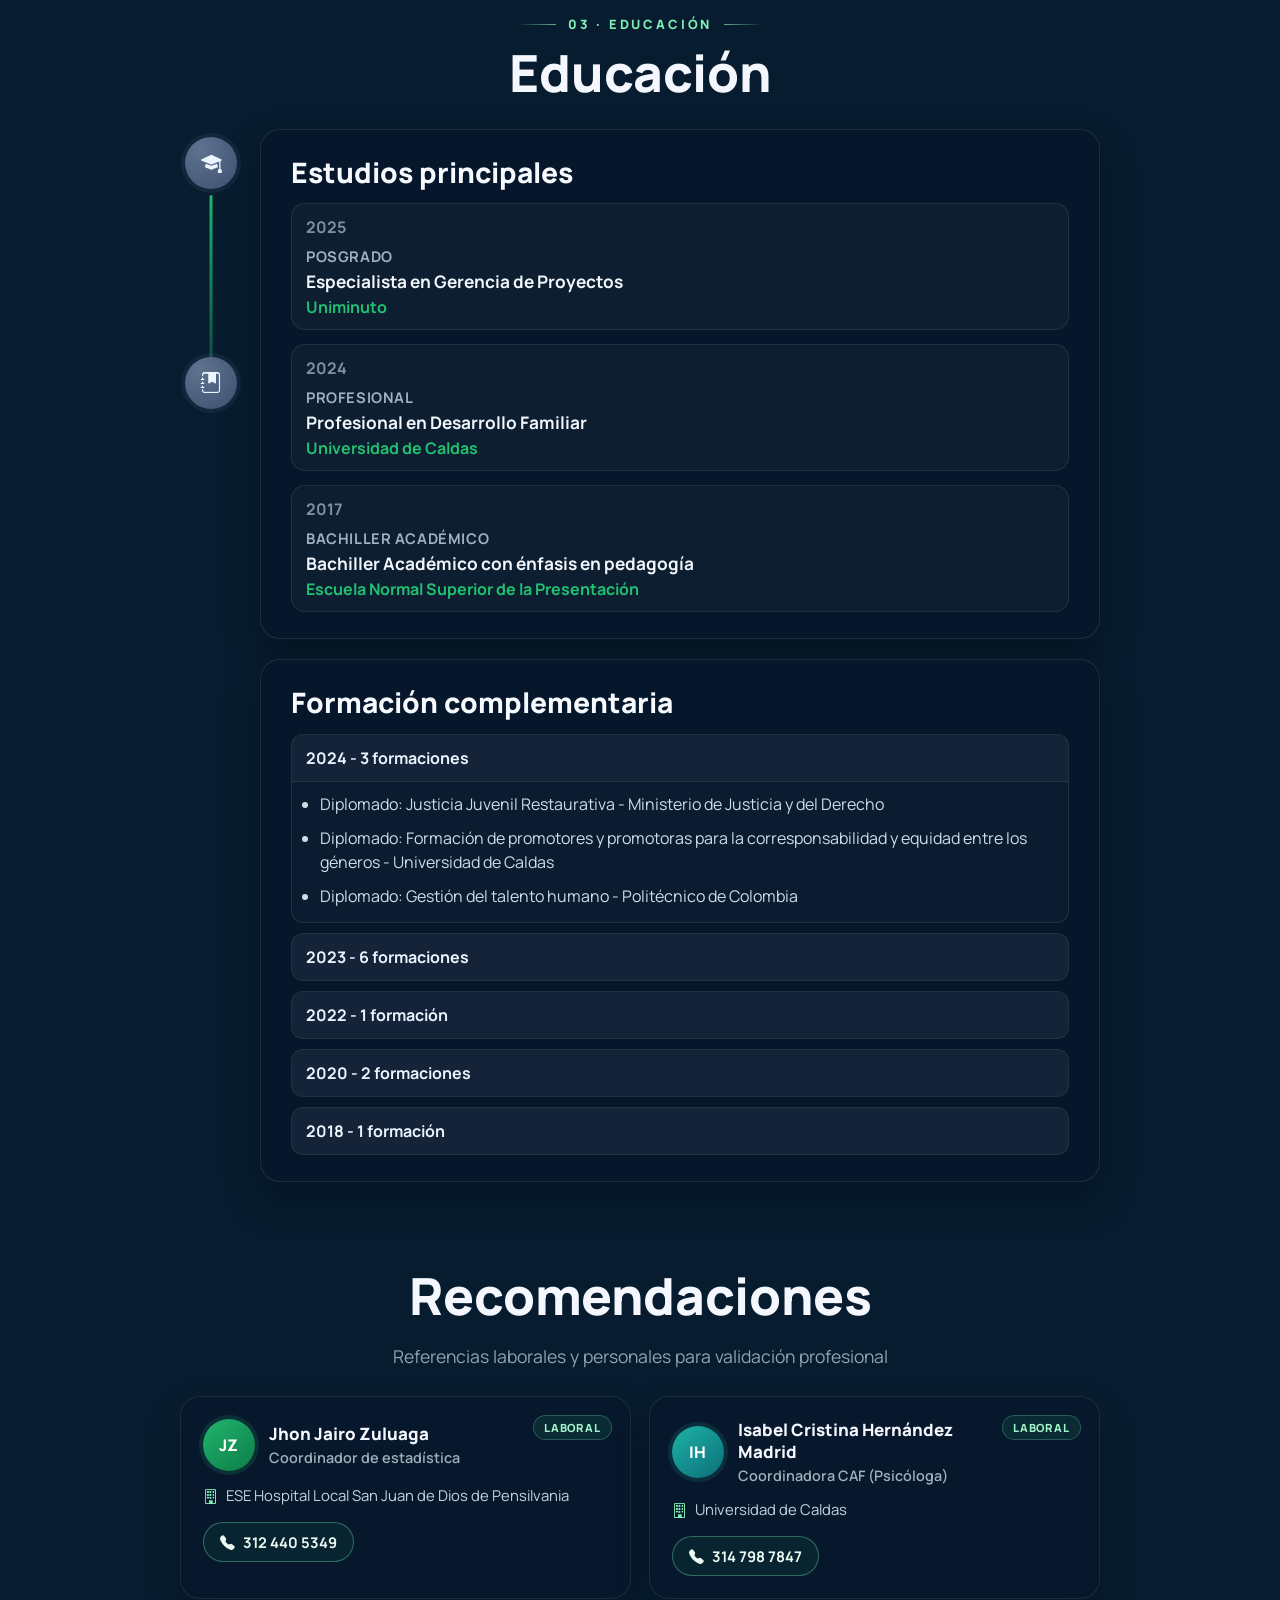
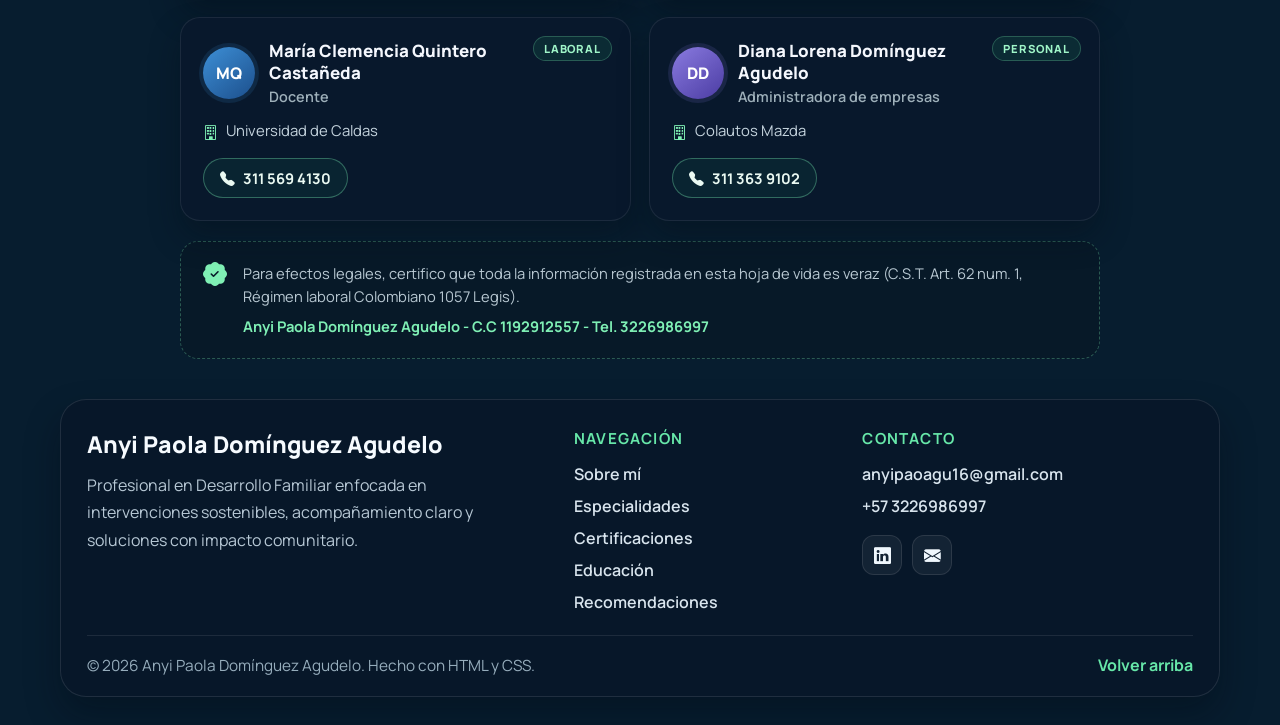
==== commit c3e5c38c: "Agregar etiquetas de imagen para la vista previa en WhatsApp Co-Authored-By: Claude Opus 5.5 <norepl" ====
--- a/index.html
+++ b/index.html
@@ -15,6 +15,8 @@
 	<meta property="og:description" content="Profesional en Desarrollo Familiar y Especialista en Gerencia de Proyectos. Intervención psicosocial, familias, comunidades y proyectos sociales.">
 	<meta property="og:url" content="https://oskildo97.github.io/Hoja-de-vida-anyi.github.io/">
 	<meta property="og:image" content="https://oskildo97.github.io/Hoja-de-vida-anyi.github.io/assets/images/og-image.jpg">
+	<meta property="og:image:secure_url" content="https://oskildo97.github.io/Hoja-de-vida-anyi.github.io/assets/images/og-image.jpg">
+	<meta property="og:image:type" content="image/jpeg">
 	<meta property="og:image:width" content="1200">
 	<meta property="og:image:height" content="630">
 	<meta property="og:image:alt" content="Anyi Paola Domínguez Agudelo, Profesional en Desarrollo Familiar">
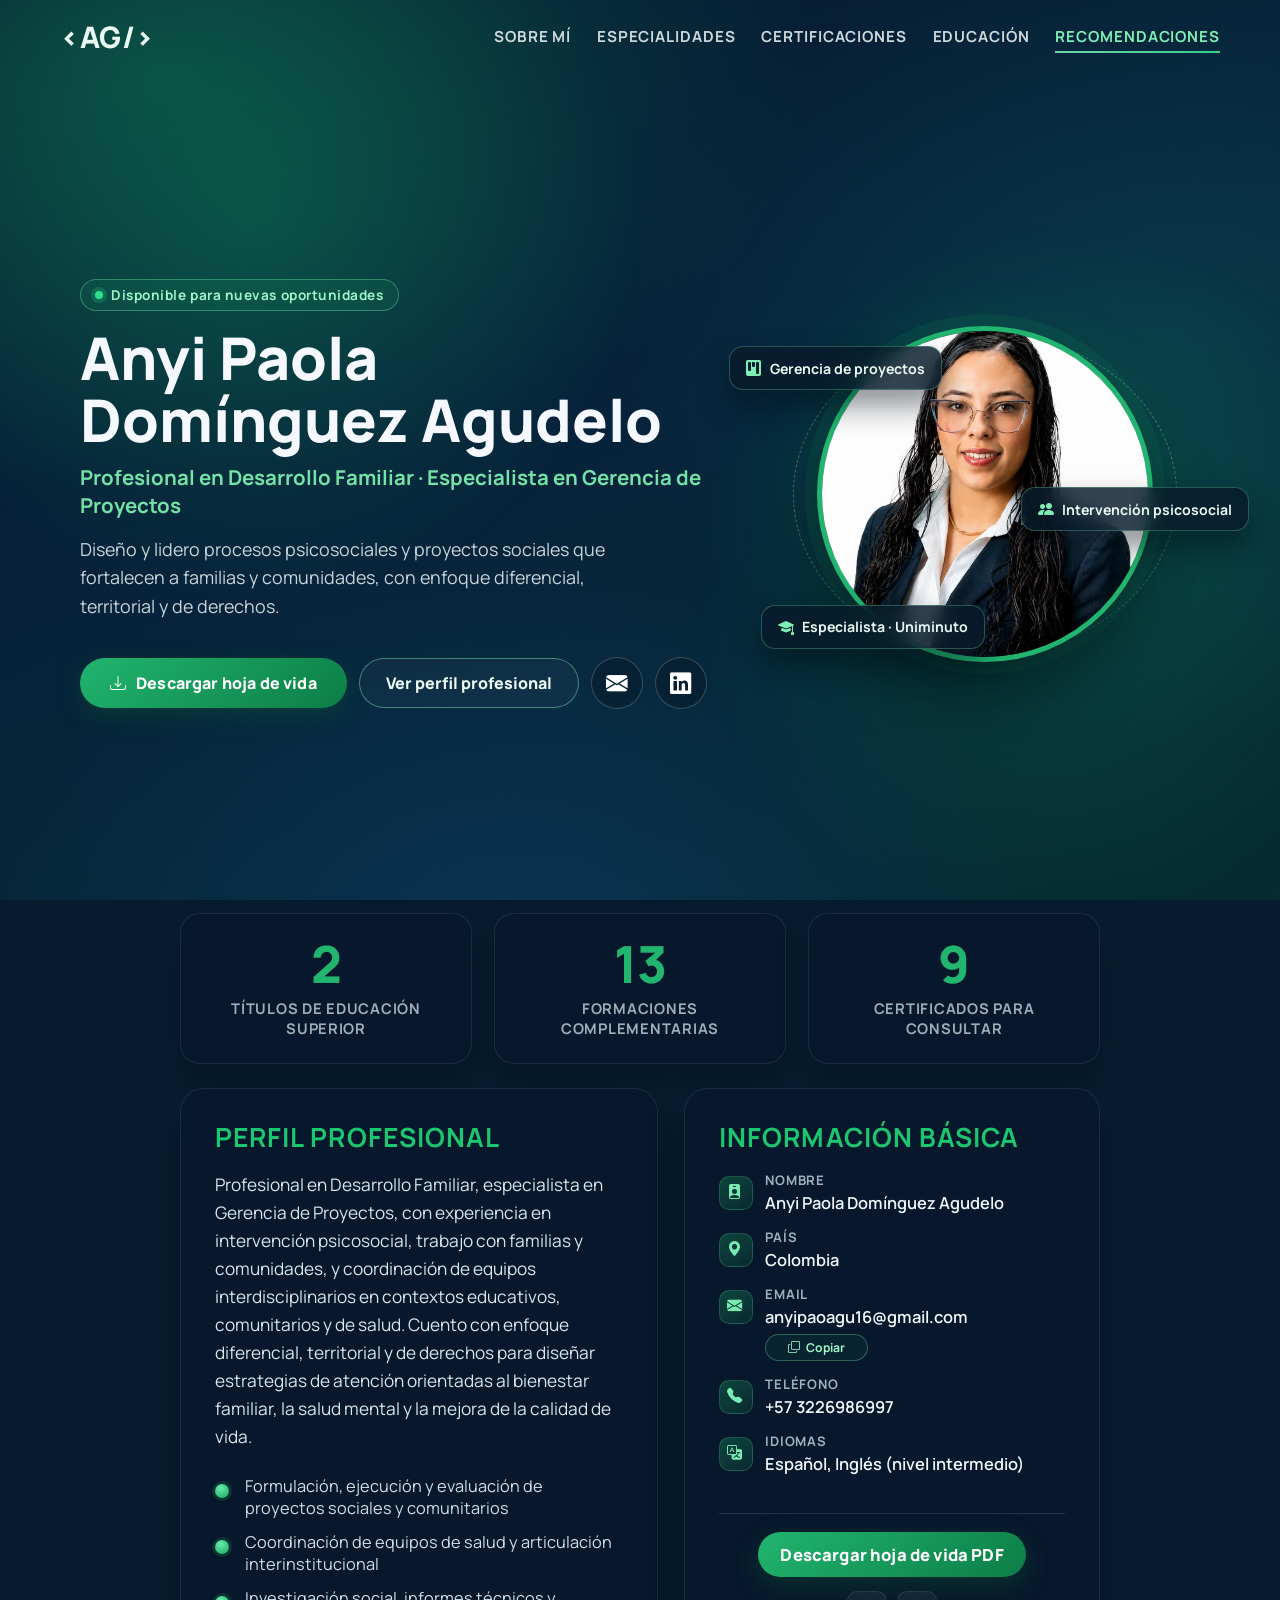
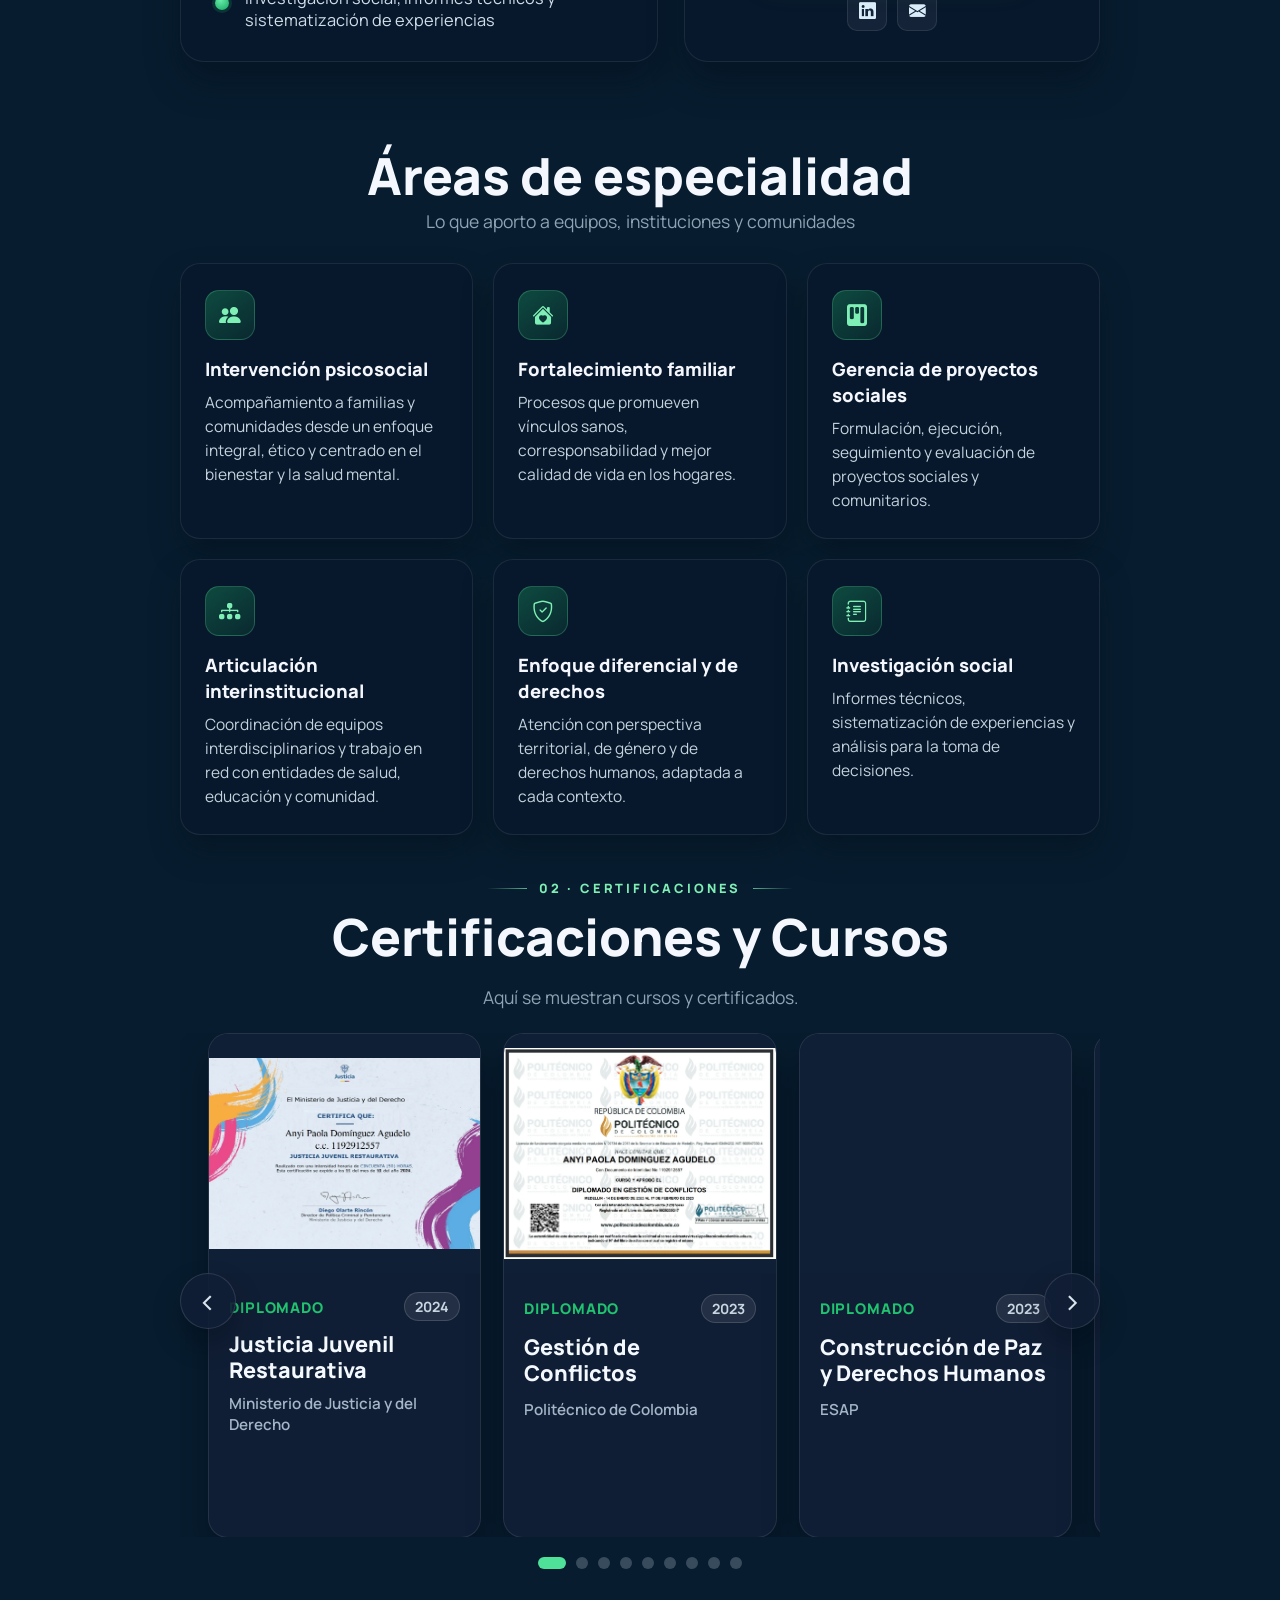
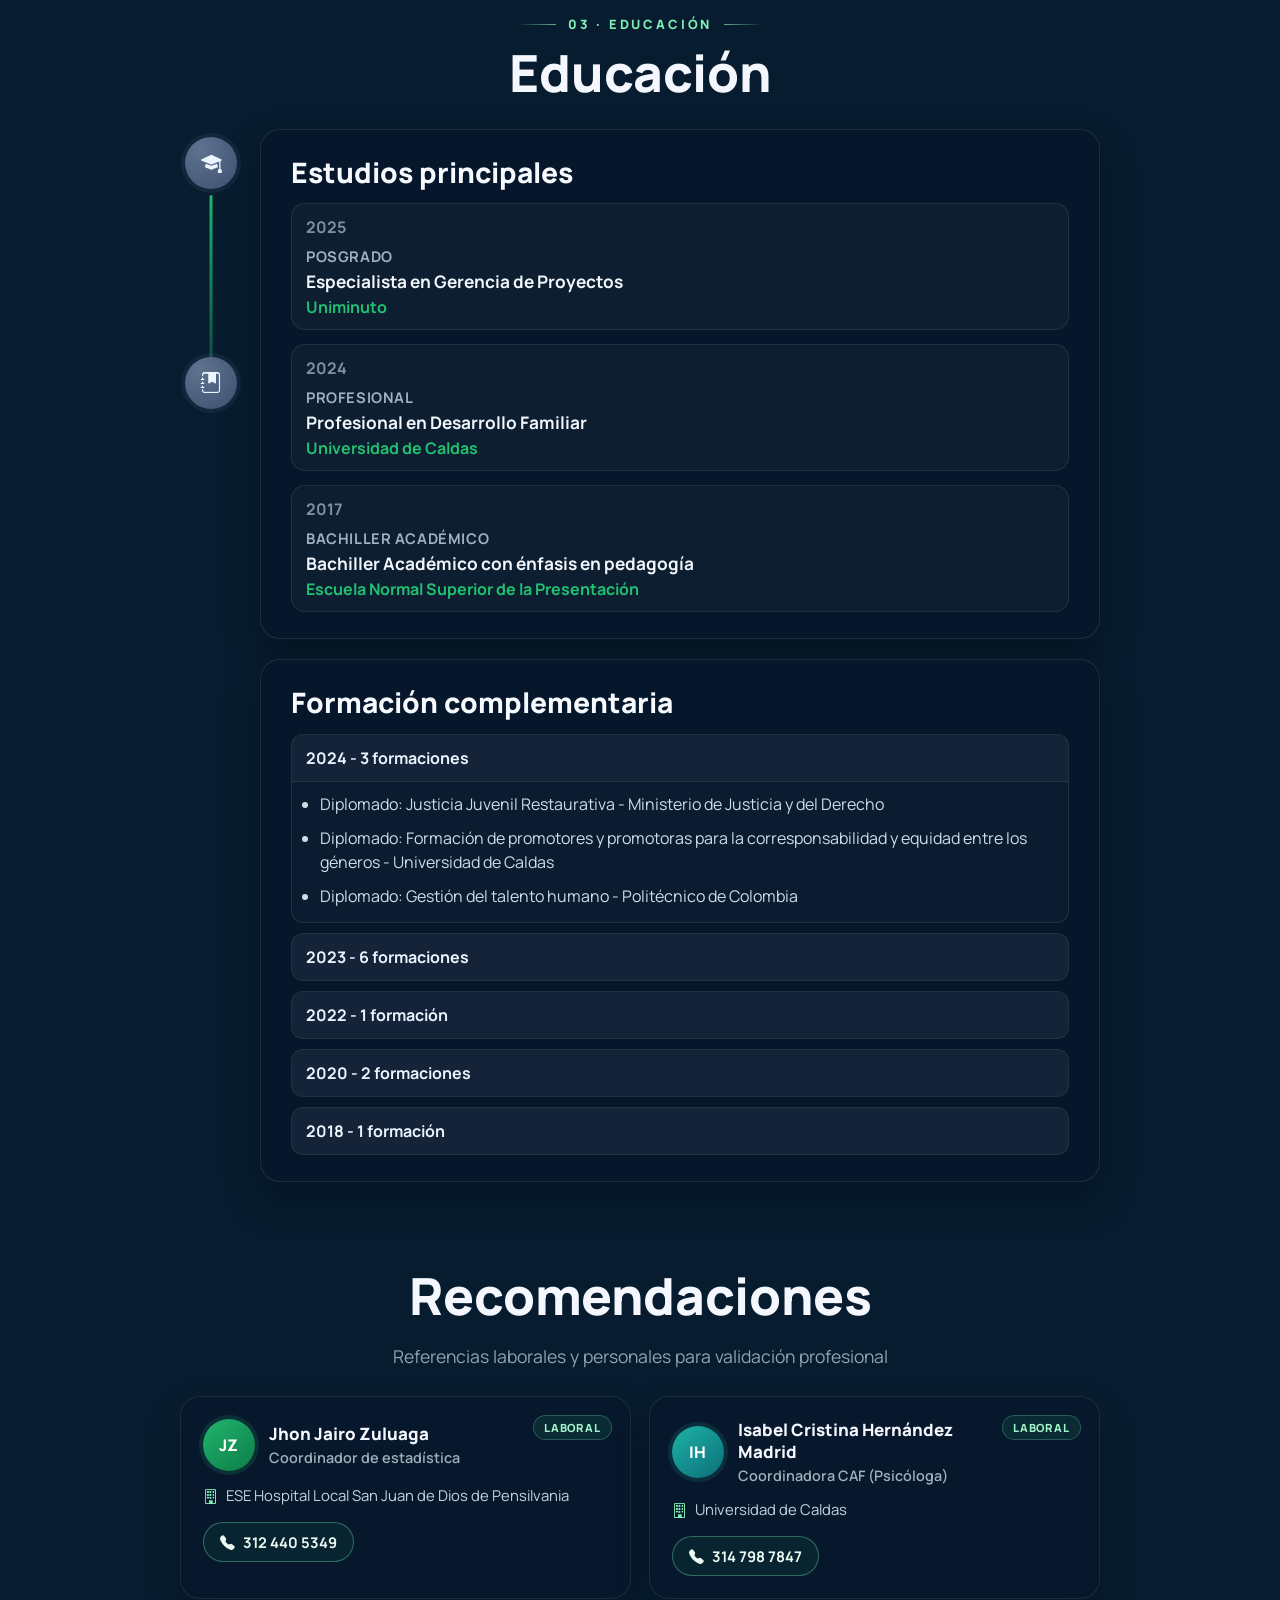
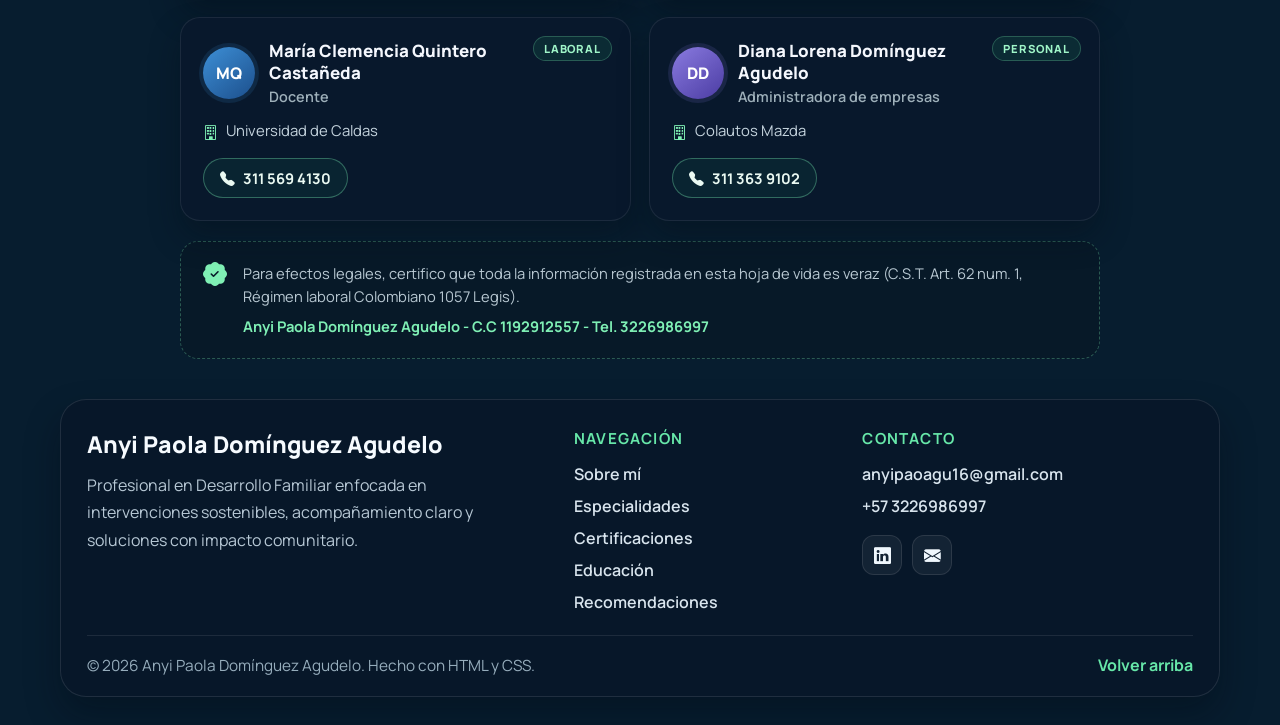
==== commit 8eac97ca: "Mejorar el contacto por correo: plantilla y botón para copiar - Los botones de correo usan mailto, q" ====
--- a/index.html
+++ b/index.html
@@ -31,6 +31,7 @@
 </head>
 <body>
 	<div class="scroll-progress" aria-hidden="true"></div>
+	<div class="sr-only" id="copy-status" aria-live="polite"></div>
 
 	<!-- SECCION: FONDO DECORATIVO -->
 	<div class="page-bg"></div>
@@ -64,7 +65,7 @@
 				<div class="hero-actions">
 					<a class="btn-download" href="assets/images/docs/hoja-de-vida-anyi.pdf" download="Hoja-de-Vida-Anyi-Paola-Dominguez.pdf"><i class="bi bi-download" aria-hidden="true"></i> Descargar hoja de vida</a>
 					<a class="btn-outline" href="perfil-profesional.html">Ver perfil profesional</a>
-					<a class="btn-social" href="https://mail.google.com/mail/?view=cm&fs=1&to=anyipaoagu16@gmail.com&su=Interes%20en%20tu%20perfil%20profesional&body=Hola%20Anyi,%0A%0AVi%20tu%20perfil%20y%20me%20interesa%20conversar%20contigo%20sobre%20una%20oportunidad%20laboral.%20Tu%20enfoque%20en%20desarrollo%20familiar,%20intervención%20psicosocial%20y%20gestión%20de%20proyectos%20está%20muy%20alineado%20con%20lo%20que%20estamos%20buscando.%0A%0ASi%20te%20parece,%20coordinamos%20una%20entrevista%20esta%20semana.%0A%0AQuedo%20atento/a,%0A" target="_blank" rel="noopener noreferrer" aria-label="Email"><i class="bi bi-envelope-fill" aria-hidden="true"></i></a>
+					<a class="btn-social" href="mailto:anyipaoagu16@gmail.com?subject=Contacto%20desde%20tu%20hoja%20de%20vida%20%E2%80%93%20Anyi%20Paola%20Dom%C3%ADnguez&amp;body=Hola%20Anyi%3A%0D%0A%0D%0AVi%20tu%20hoja%20de%20vida%20y%20me%20gustar%C3%ADa%20contactarte%20sobre%20la%20siguiente%20oportunidad%3A%0D%0A%0D%0ACargo%3A%0D%0AEntidad%3A%0D%0ATel%C3%A9fono%20de%20contacto%3A%0D%0A%0D%0ASaludos%2C%0D%0A" aria-label="Email"><i class="bi bi-envelope-fill" aria-hidden="true"></i></a>
 					<a class="btn-social" href="https://www.linkedin.com/in/anyi-paola-domínguez-agudelo-2b6349274?utm_source=share_via&utm_content=profile&utm_medium=member_android" target="_blank" rel="noopener noreferrer" aria-label="LinkedIn"><i class="bi bi-linkedin" aria-hidden="true"></i></a>
 				</div>
 			</div>
@@ -124,7 +125,12 @@
 					<ul class="info-list">
 						<li><i class="bi bi-person-badge-fill info-icon" aria-hidden="true"></i><span>Nombre</span><strong>Anyi Paola Domínguez Agudelo</strong></li>
 						<li><i class="bi bi-geo-alt-fill info-icon" aria-hidden="true"></i><span>País</span><strong>Colombia</strong></li>
-						<li><i class="bi bi-envelope-fill info-icon" aria-hidden="true"></i><span>Email</span><strong>anyipaoagu16@gmail.com</strong></li>
+						<li><i class="bi bi-envelope-fill info-icon" aria-hidden="true"></i><span>Email</span>
+							<div class="info-value">
+								<strong>anyipaoagu16@gmail.com</strong>
+								<button type="button" class="copy-btn" data-copy="anyipaoagu16@gmail.com" aria-label="Copiar correo electrónico"><i class="bi bi-copy" aria-hidden="true"></i><span class="copy-label">Copiar</span></button>
+							</div>
+						</li>
 						<li><i class="bi bi-telephone-fill info-icon" aria-hidden="true"></i><span>Teléfono</span><strong>+57 3226986997</strong></li>
 						<li><i class="bi bi-translate info-icon" aria-hidden="true"></i><span>Idiomas</span><strong>Español, Inglés (nivel intermedio)</strong></li>
 					</ul>
@@ -133,7 +139,7 @@
 						<a class="btn-download compact" href="assets/images/docs/hoja-de-vida-anyi.pdf" download="Hoja-de-Vida-Anyi-Paola-Dominguez.pdf" aria-label="Descargar hoja de vida en PDF">Descargar hoja de vida PDF</a>
 						<div class="info-socials" aria-label="Redes sociales">
 							<a href="https://www.linkedin.com/in/anyi-paola-domínguez-agudelo-2b6349274?utm_source=share_via&utm_content=profile&utm_medium=member_android" target="_blank" rel="noopener noreferrer" aria-label="LinkedIn"><i class="bi bi-linkedin" aria-hidden="true"></i></a>
-							<a href="https://mail.google.com/mail/?view=cm&fs=1&to=anyipaoagu16@gmail.com&su=Interes%20en%20tu%20perfil%20profesional&body=Hola%20Anyi,%0A%0AVi%20tu%20perfil%20y%20me%20interesa%20conversar%20contigo%20sobre%20una%20oportunidad%20laboral.%20Tu%20enfoque%20en%20desarrollo%20familiar,%20intervención%20psicosocial%20y%20gestión%20de%20proyectos%20está%20muy%20alineado%20con%20lo%20que%20estamos%20buscando.%0A%0ASi%20te%20parece,%20coordinamos%20una%20entrevista%20esta%20semana.%0A%0AQuedo%20atento/a,%0A" target="_blank" rel="noopener noreferrer" aria-label="Email"><i class="bi bi-envelope-fill" aria-hidden="true"></i></a>
+							<a href="mailto:anyipaoagu16@gmail.com?subject=Contacto%20desde%20tu%20hoja%20de%20vida%20%E2%80%93%20Anyi%20Paola%20Dom%C3%ADnguez&amp;body=Hola%20Anyi%3A%0D%0A%0D%0AVi%20tu%20hoja%20de%20vida%20y%20me%20gustar%C3%ADa%20contactarte%20sobre%20la%20siguiente%20oportunidad%3A%0D%0A%0D%0ACargo%3A%0D%0AEntidad%3A%0D%0ATel%C3%A9fono%20de%20contacto%3A%0D%0A%0D%0ASaludos%2C%0D%0A" aria-label="Email"><i class="bi bi-envelope-fill" aria-hidden="true"></i></a>
 						</div>
 					</div>
 				</article>
@@ -707,11 +713,11 @@
 
 			<div class="footer-contact">
 				<h3>Contacto</h3>
-				<a href="mailto:anyipaoagu16@gmail.com">anyipaoagu16@gmail.com</a>
+				<a href="mailto:anyipaoagu16@gmail.com?subject=Contacto%20desde%20tu%20hoja%20de%20vida%20%E2%80%93%20Anyi%20Paola%20Dom%C3%ADnguez&amp;body=Hola%20Anyi%3A%0D%0A%0D%0AVi%20tu%20hoja%20de%20vida%20y%20me%20gustar%C3%ADa%20contactarte%20sobre%20la%20siguiente%20oportunidad%3A%0D%0A%0D%0ACargo%3A%0D%0AEntidad%3A%0D%0ATel%C3%A9fono%20de%20contacto%3A%0D%0A%0D%0ASaludos%2C%0D%0A">anyipaoagu16@gmail.com</a>
 				<a href="tel:+573226986997">+57 3226986997</a>
 				<div class="footer-socials" aria-label="Redes del footer">
 					<a href="https://www.linkedin.com/in/anyi-paola-domínguez-agudelo-2b6349274?utm_source=share_via&utm_content=profile&utm_medium=member_android" target="_blank" rel="noopener noreferrer" aria-label="LinkedIn"><i class="bi bi-linkedin" aria-hidden="true"></i></a>
-					<a href="https://mail.google.com/mail/?view=cm&fs=1&to=anyipaoagu16@gmail.com&su=Interes%20en%20tu%20perfil%20profesional&body=Hola%20Anyi,%0A%0AVi%20tu%20perfil%20y%20me%20interesa%20conversar%20contigo%20sobre%20una%20oportunidad%20laboral.%20Tu%20enfoque%20en%20desarrollo%20familiar,%20intervencion%20psicosocial%20y%20gestion%20de%20proyectos%20es%20muy%20alineado%20con%20lo%20que%20estamos%20buscando.%0A%0ASi%20te%20parece,%20coordinemos%20una%20entrevista%20esta%20semana.%0A%0AQuedo%20atento/a,%0A" target="_blank" rel="noopener noreferrer" aria-label="Correo"><i class="bi bi-envelope-fill" aria-hidden="true"></i></a>
+					<a href="mailto:anyipaoagu16@gmail.com?subject=Contacto%20desde%20tu%20hoja%20de%20vida%20%E2%80%93%20Anyi%20Paola%20Dom%C3%ADnguez&amp;body=Hola%20Anyi%3A%0D%0A%0D%0AVi%20tu%20hoja%20de%20vida%20y%20me%20gustar%C3%ADa%20contactarte%20sobre%20la%20siguiente%20oportunidad%3A%0D%0A%0D%0ACargo%3A%0D%0AEntidad%3A%0D%0ATel%C3%A9fono%20de%20contacto%3A%0D%0A%0D%0ASaludos%2C%0D%0A" aria-label="Correo"><i class="bi bi-envelope-fill" aria-hidden="true"></i></a>
 				</div>
 			</div>
 		</div>
@@ -746,6 +752,43 @@
 					slides[(current + 1) % slides.length].checked = true;
 				}, 5000);
 			}
+
+			// Botón para copiar el correo.
+			const copyStatus = document.getElementById('copy-status');
+			document.querySelectorAll('.copy-btn').forEach((button) => {
+				const label = button.querySelector('.copy-label');
+				const icon = button.querySelector('i');
+				let timer;
+				button.addEventListener('click', async () => {
+					const text = button.dataset.copy;
+					let ok = false;
+					try {
+						await navigator.clipboard.writeText(text);
+						ok = true;
+					} catch (error) {
+						const field = document.createElement('textarea');
+						field.value = text;
+						field.setAttribute('readonly', '');
+						field.style.position = 'fixed';
+						field.style.opacity = '0';
+						document.body.appendChild(field);
+						field.select();
+						try { ok = document.execCommand('copy'); } catch (e) { ok = false; }
+						field.remove();
+					}
+					label.textContent = ok ? '¡Copiado!' : 'No se pudo copiar';
+					icon.className = ok ? 'bi bi-check2' : 'bi bi-exclamation-circle';
+					button.classList.toggle('is-copied', ok);
+					copyStatus.textContent = ok ? 'Correo copiado al portapapeles' : 'No se pudo copiar el correo';
+					clearTimeout(timer);
+					timer = setTimeout(() => {
+						label.textContent = 'Copiar';
+						icon.className = 'bi bi-copy';
+						button.classList.remove('is-copied');
+						copyStatus.textContent = '';
+					}, 2200);
+				});
+			});
 
 			// Encabezado: fondo al hacer scroll.
 			const header = document.querySelector('.site-header');
--- a/styles.css
+++ b/styles.css
@@ -2587,3 +2587,60 @@
 		animation: none !important;
 	}
 }
+
+/* Boton copiar correo */
+.info-value {
+	display: flex;
+	align-items: center;
+	flex-wrap: wrap;
+	gap: 6px 10px;
+}
+
+.copy-btn {
+	display: inline-flex;
+	align-items: center;
+	gap: 6px;
+	padding: 4px 10px;
+	border-radius: 999px;
+	border: 1px solid rgba(127, 240, 181, 0.3);
+	background: rgba(33, 181, 111, 0.08);
+	color: #9ff5c8;
+	font-family: inherit;
+	font-size: 0.76rem;
+	font-weight: 700;
+	cursor: pointer;
+	transition:
+		background 0.2s ease,
+		border-color 0.2s ease,
+		color 0.2s ease;
+}
+
+.copy-btn:hover,
+.copy-btn:focus-visible {
+	background: rgba(33, 181, 111, 0.2);
+	border-color: rgba(127, 240, 181, 0.7);
+}
+
+.copy-btn:focus-visible {
+	outline: 2px solid #7ff0b5;
+	outline-offset: 2px;
+}
+
+.copy-btn.is-copied {
+	background: #21b56f;
+	border-color: #21b56f;
+	color: #ffffff;
+}
+
+.info-list .copy-btn .copy-label {
+	text-transform: none;
+	letter-spacing: normal;
+	font-size: inherit;
+	font-weight: inherit;
+	color: inherit;
+}
+
+.copy-btn {
+	min-width: 6.4rem;
+	justify-content: center;
+}
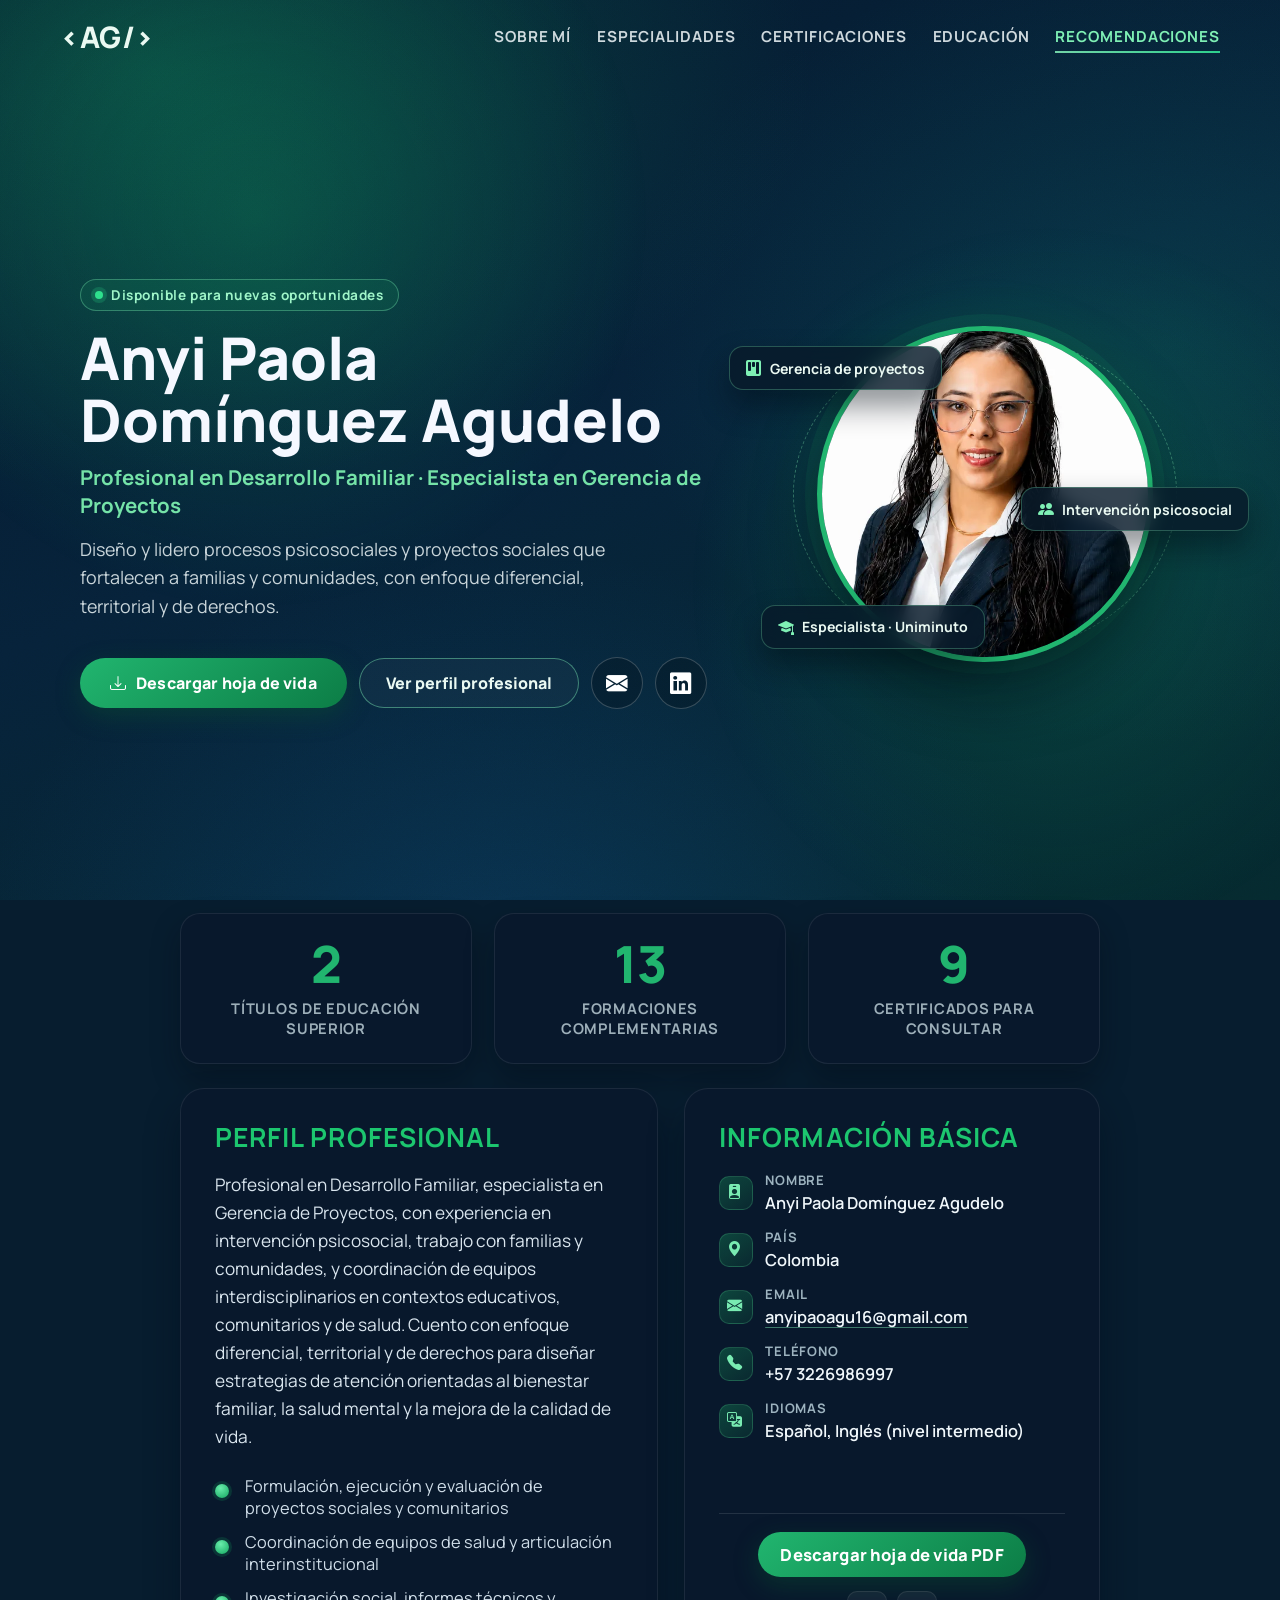
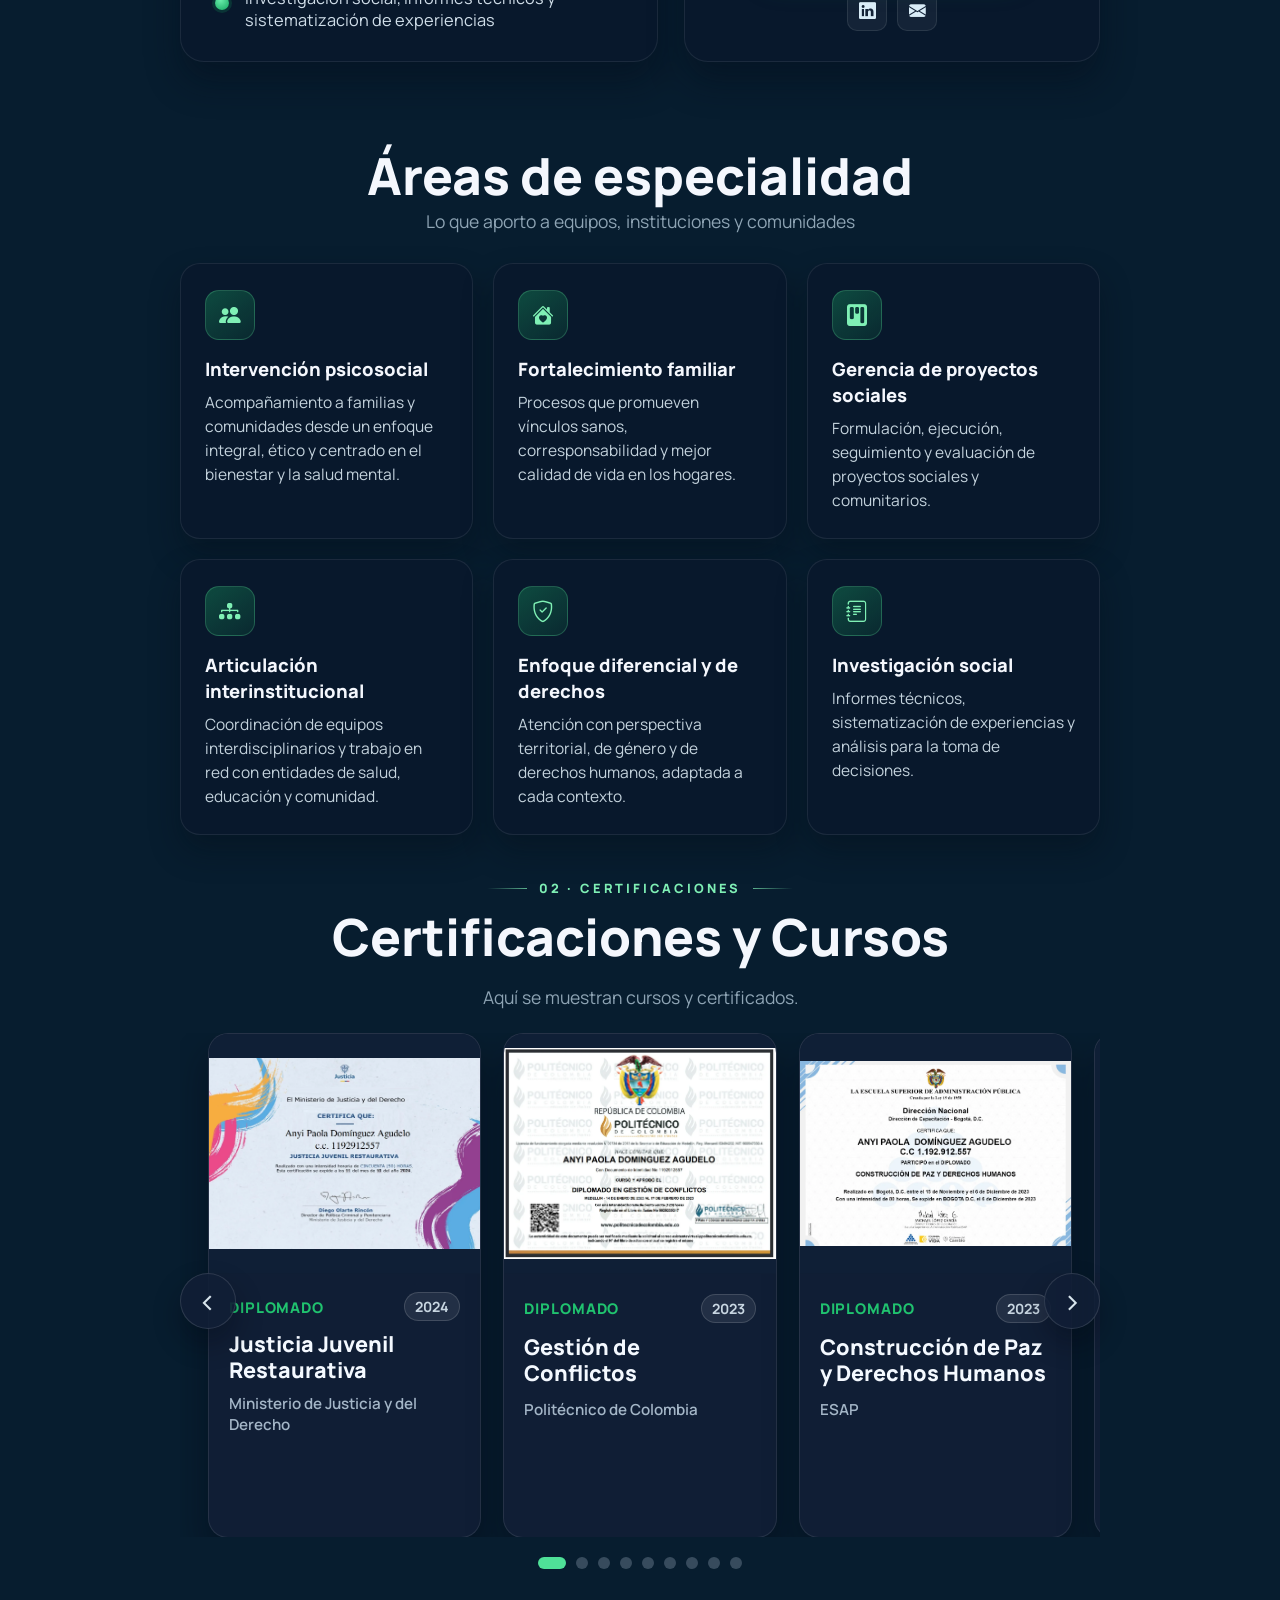
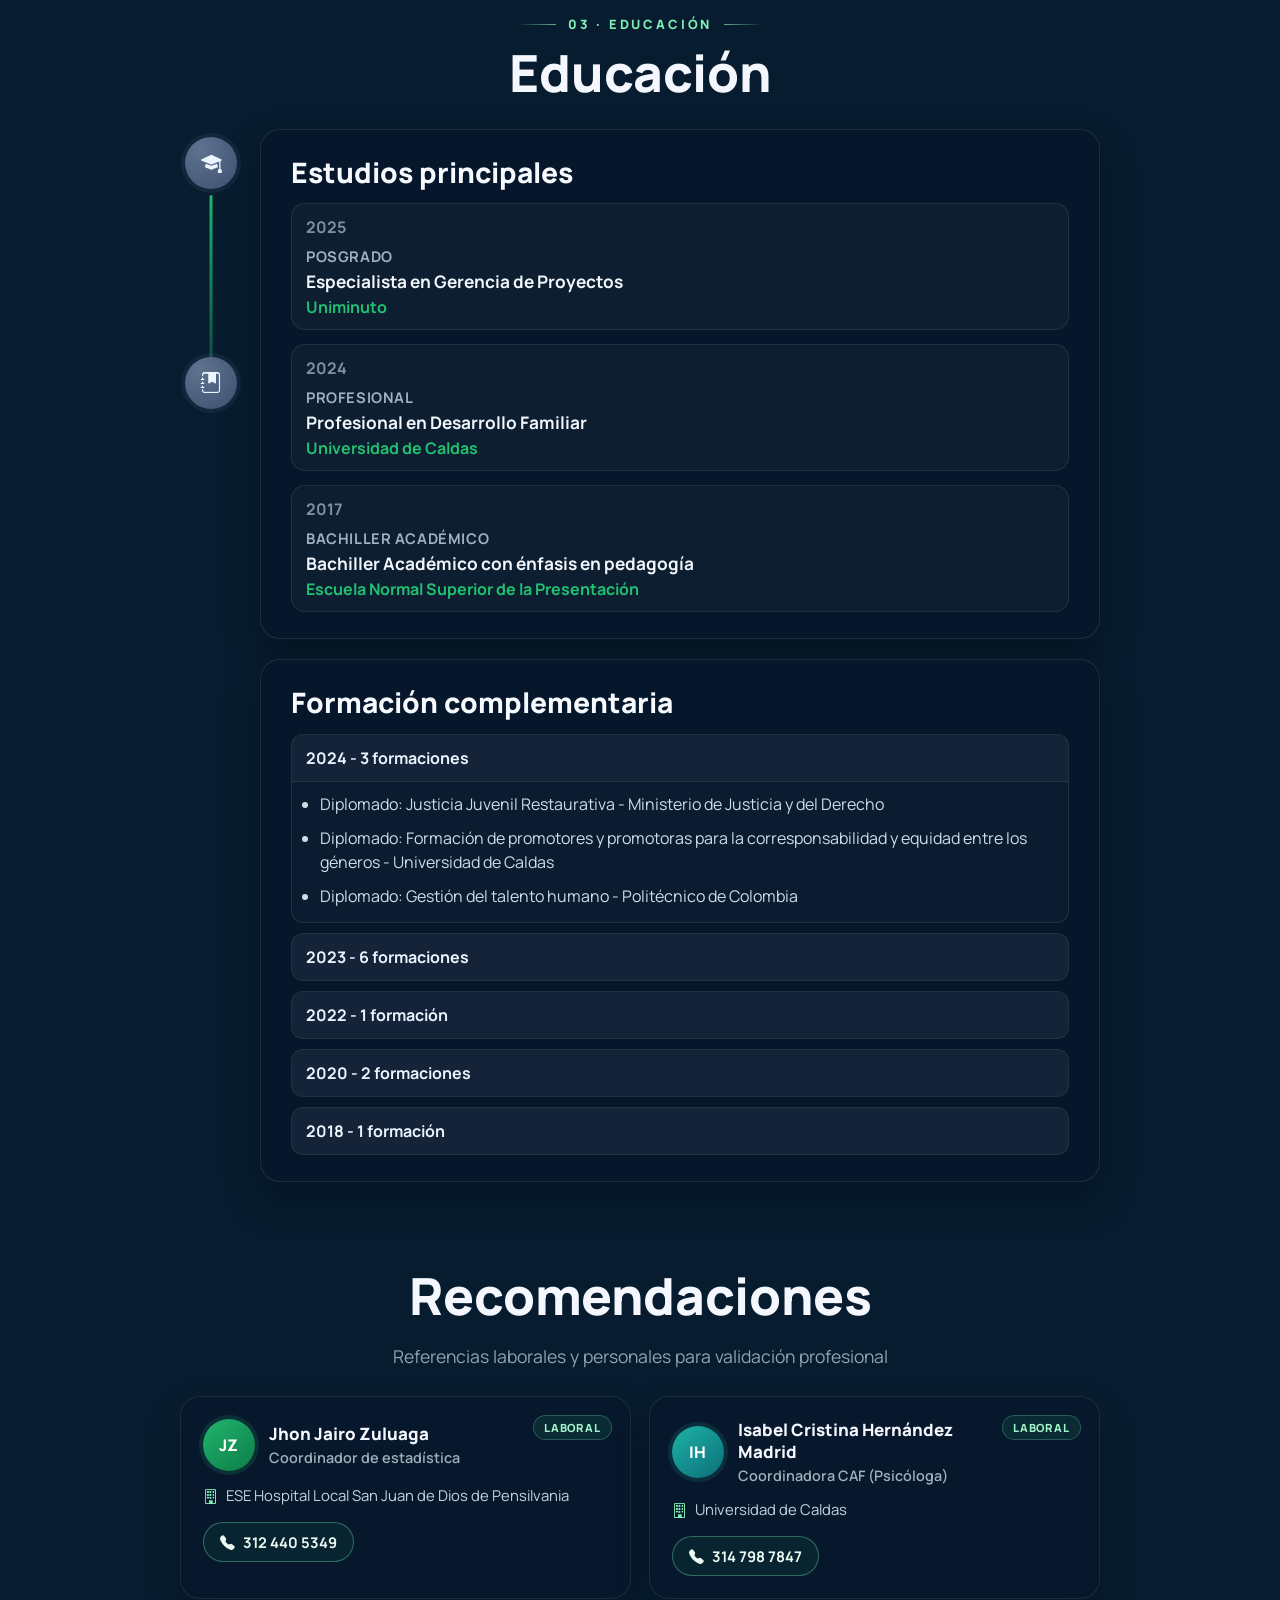
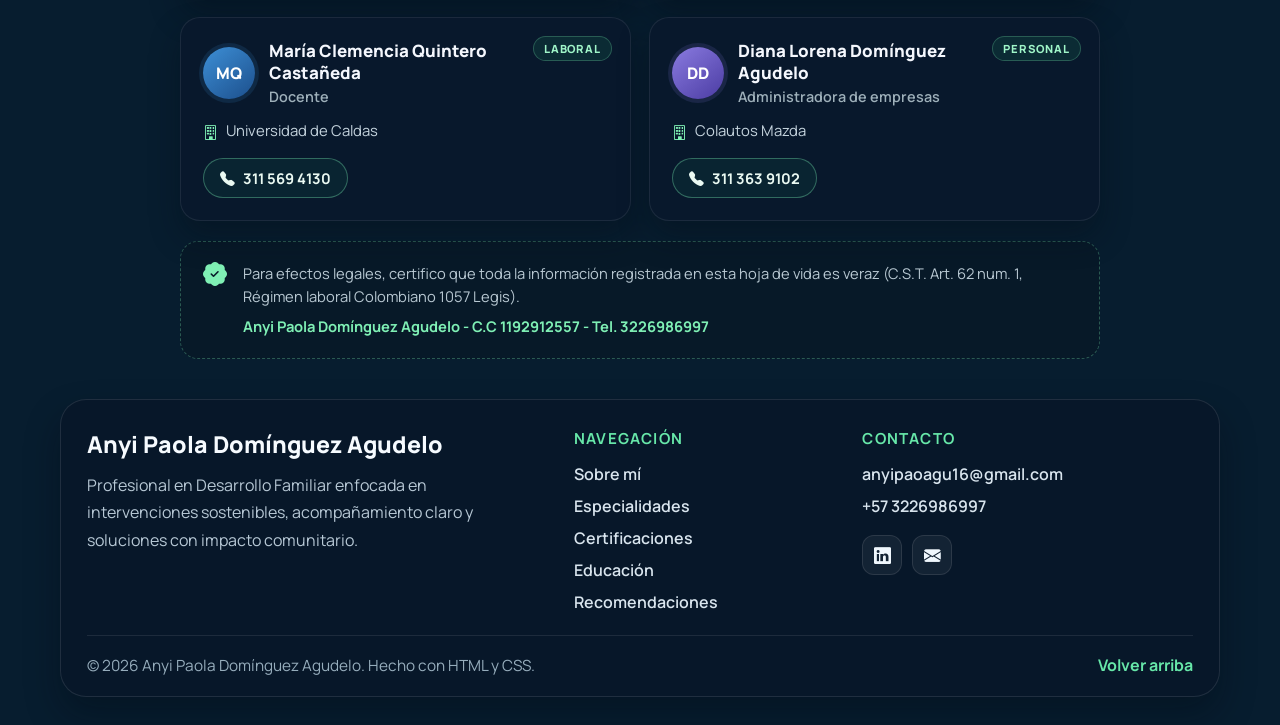
==== commit a07818fc: "Quitar botón de copiar y convertir el correo en enlace - El correo en Información básica abre la app" ====
--- a/index.html
+++ b/index.html
@@ -27,11 +27,10 @@
 	<link rel="preconnect" href="https://fonts.gstatic.com" crossorigin>
 	<link href="https://fonts.googleapis.com/css2?family=Manrope:wght@400;500;600;700;800&display=swap" rel="stylesheet">
 	<link rel="stylesheet" href="https://cdn.jsdelivr.net/npm/bootstrap-icons@1.11.3/font/bootstrap-icons.min.css">
-	<link rel="stylesheet" href="styles.css">
+	<link rel="stylesheet" href="styles.css?v=20261108">
 </head>
 <body>
 	<div class="scroll-progress" aria-hidden="true"></div>
-	<div class="sr-only" id="copy-status" aria-live="polite"></div>
 
 	<!-- SECCION: FONDO DECORATIVO -->
 	<div class="page-bg"></div>
@@ -125,12 +124,7 @@
 					<ul class="info-list">
 						<li><i class="bi bi-person-badge-fill info-icon" aria-hidden="true"></i><span>Nombre</span><strong>Anyi Paola Domínguez Agudelo</strong></li>
 						<li><i class="bi bi-geo-alt-fill info-icon" aria-hidden="true"></i><span>País</span><strong>Colombia</strong></li>
-						<li><i class="bi bi-envelope-fill info-icon" aria-hidden="true"></i><span>Email</span>
-							<div class="info-value">
-								<strong>anyipaoagu16@gmail.com</strong>
-								<button type="button" class="copy-btn" data-copy="anyipaoagu16@gmail.com" aria-label="Copiar correo electrónico"><i class="bi bi-copy" aria-hidden="true"></i><span class="copy-label">Copiar</span></button>
-							</div>
-						</li>
+						<li><i class="bi bi-envelope-fill info-icon" aria-hidden="true"></i><span>Email</span><strong><a class="info-link" href="mailto:anyipaoagu16@gmail.com?subject=Contacto%20desde%20tu%20hoja%20de%20vida%20%E2%80%93%20Anyi%20Paola%20Dom%C3%ADnguez&amp;body=Hola%20Anyi%3A%0D%0A%0D%0AVi%20tu%20hoja%20de%20vida%20y%20me%20gustar%C3%ADa%20contactarte%20sobre%20la%20siguiente%20oportunidad%3A%0D%0A%0D%0ACargo%3A%0D%0AEntidad%3A%0D%0ATel%C3%A9fono%20de%20contacto%3A%0D%0A%0D%0ASaludos%2C%0D%0A">anyipaoagu16@gmail.com</a></strong></li>
 						<li><i class="bi bi-telephone-fill info-icon" aria-hidden="true"></i><span>Teléfono</span><strong>+57 3226986997</strong></li>
 						<li><i class="bi bi-translate info-icon" aria-hidden="true"></i><span>Idiomas</span><strong>Español, Inglés (nivel intermedio)</strong></li>
 					</ul>
@@ -752,43 +746,6 @@
 					slides[(current + 1) % slides.length].checked = true;
 				}, 5000);
 			}
-
-			// Botón para copiar el correo.
-			const copyStatus = document.getElementById('copy-status');
-			document.querySelectorAll('.copy-btn').forEach((button) => {
-				const label = button.querySelector('.copy-label');
-				const icon = button.querySelector('i');
-				let timer;
-				button.addEventListener('click', async () => {
-					const text = button.dataset.copy;
-					let ok = false;
-					try {
-						await navigator.clipboard.writeText(text);
-						ok = true;
-					} catch (error) {
-						const field = document.createElement('textarea');
-						field.value = text;
-						field.setAttribute('readonly', '');
-						field.style.position = 'fixed';
-						field.style.opacity = '0';
-						document.body.appendChild(field);
-						field.select();
-						try { ok = document.execCommand('copy'); } catch (e) { ok = false; }
-						field.remove();
-					}
-					label.textContent = ok ? '¡Copiado!' : 'No se pudo copiar';
-					icon.className = ok ? 'bi bi-check2' : 'bi bi-exclamation-circle';
-					button.classList.toggle('is-copied', ok);
-					copyStatus.textContent = ok ? 'Correo copiado al portapapeles' : 'No se pudo copiar el correo';
-					clearTimeout(timer);
-					timer = setTimeout(() => {
-						label.textContent = 'Copiar';
-						icon.className = 'bi bi-copy';
-						button.classList.remove('is-copied');
-						copyStatus.textContent = '';
-					}, 2200);
-				});
-			});
 
 			// Encabezado: fondo al hacer scroll.
 			const header = document.querySelector('.site-header');
--- a/styles.css
+++ b/styles.css
@@ -2588,59 +2588,17 @@
 	}
 }
 
-/* Boton copiar correo */
-.info-value {
-	display: flex;
-	align-items: center;
-	flex-wrap: wrap;
-	gap: 6px 10px;
-}
-
-.copy-btn {
-	display: inline-flex;
-	align-items: center;
-	gap: 6px;
-	padding: 4px 10px;
-	border-radius: 999px;
-	border: 1px solid rgba(127, 240, 181, 0.3);
-	background: rgba(33, 181, 111, 0.08);
-	color: #9ff5c8;
-	font-family: inherit;
-	font-size: 0.76rem;
-	font-weight: 700;
-	cursor: pointer;
-	transition:
-		background 0.2s ease,
-		border-color 0.2s ease,
-		color 0.2s ease;
-}
-
-.copy-btn:hover,
-.copy-btn:focus-visible {
-	background: rgba(33, 181, 111, 0.2);
-	border-color: rgba(127, 240, 181, 0.7);
-}
-
-.copy-btn:focus-visible {
-	outline: 2px solid #7ff0b5;
-	outline-offset: 2px;
-}
-
-.copy-btn.is-copied {
-	background: #21b56f;
-	border-color: #21b56f;
-	color: #ffffff;
-}
-
-.info-list .copy-btn .copy-label {
-	text-transform: none;
-	letter-spacing: normal;
-	font-size: inherit;
-	font-weight: inherit;
+/* Correo como enlace */
+.info-link {
 	color: inherit;
-}
-
-.copy-btn {
-	min-width: 6.4rem;
-	justify-content: center;
-}
+	text-decoration: underline;
+	text-decoration-color: rgba(127, 240, 181, 0.45);
+	text-underline-offset: 4px;
+	transition: color 0.2s ease, text-decoration-color 0.2s ease;
+}
+
+.info-link:hover,
+.info-link:focus-visible {
+	color: #7ff0b5;
+	text-decoration-color: #7ff0b5;
+}
